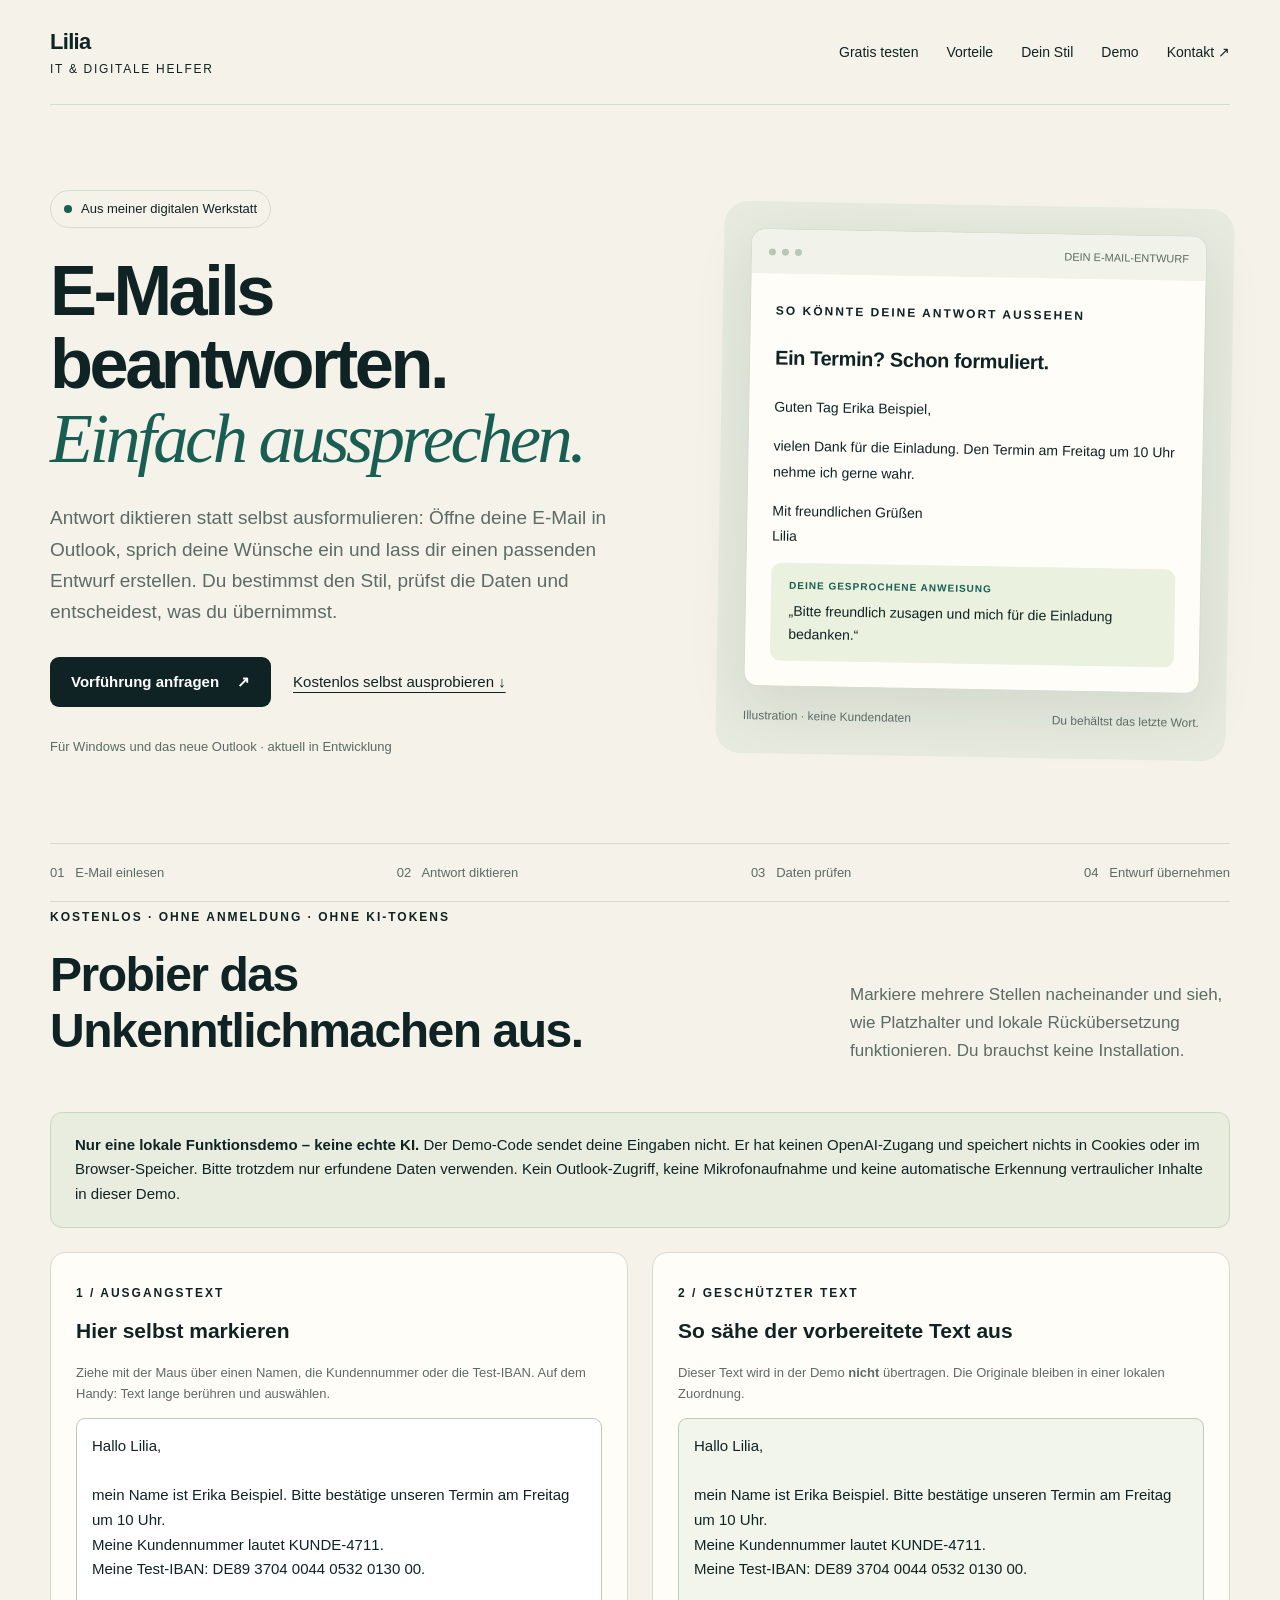
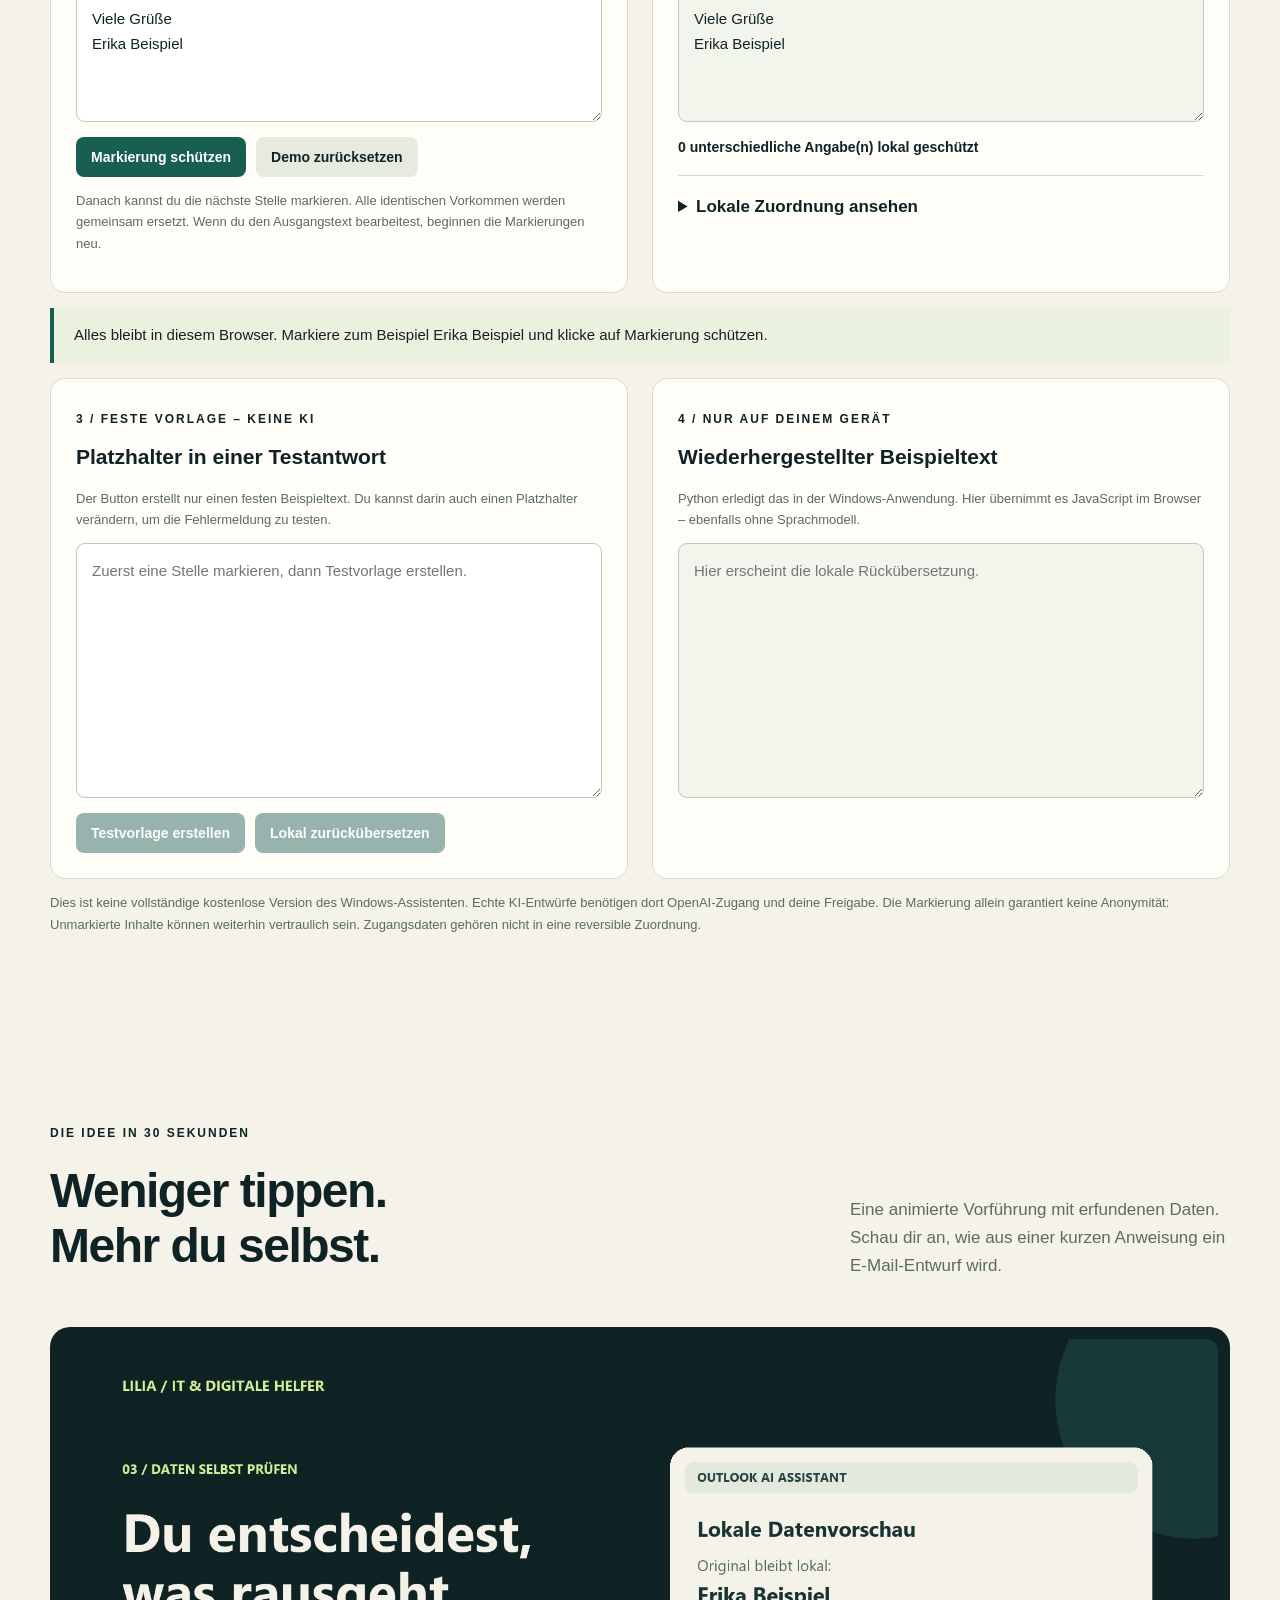
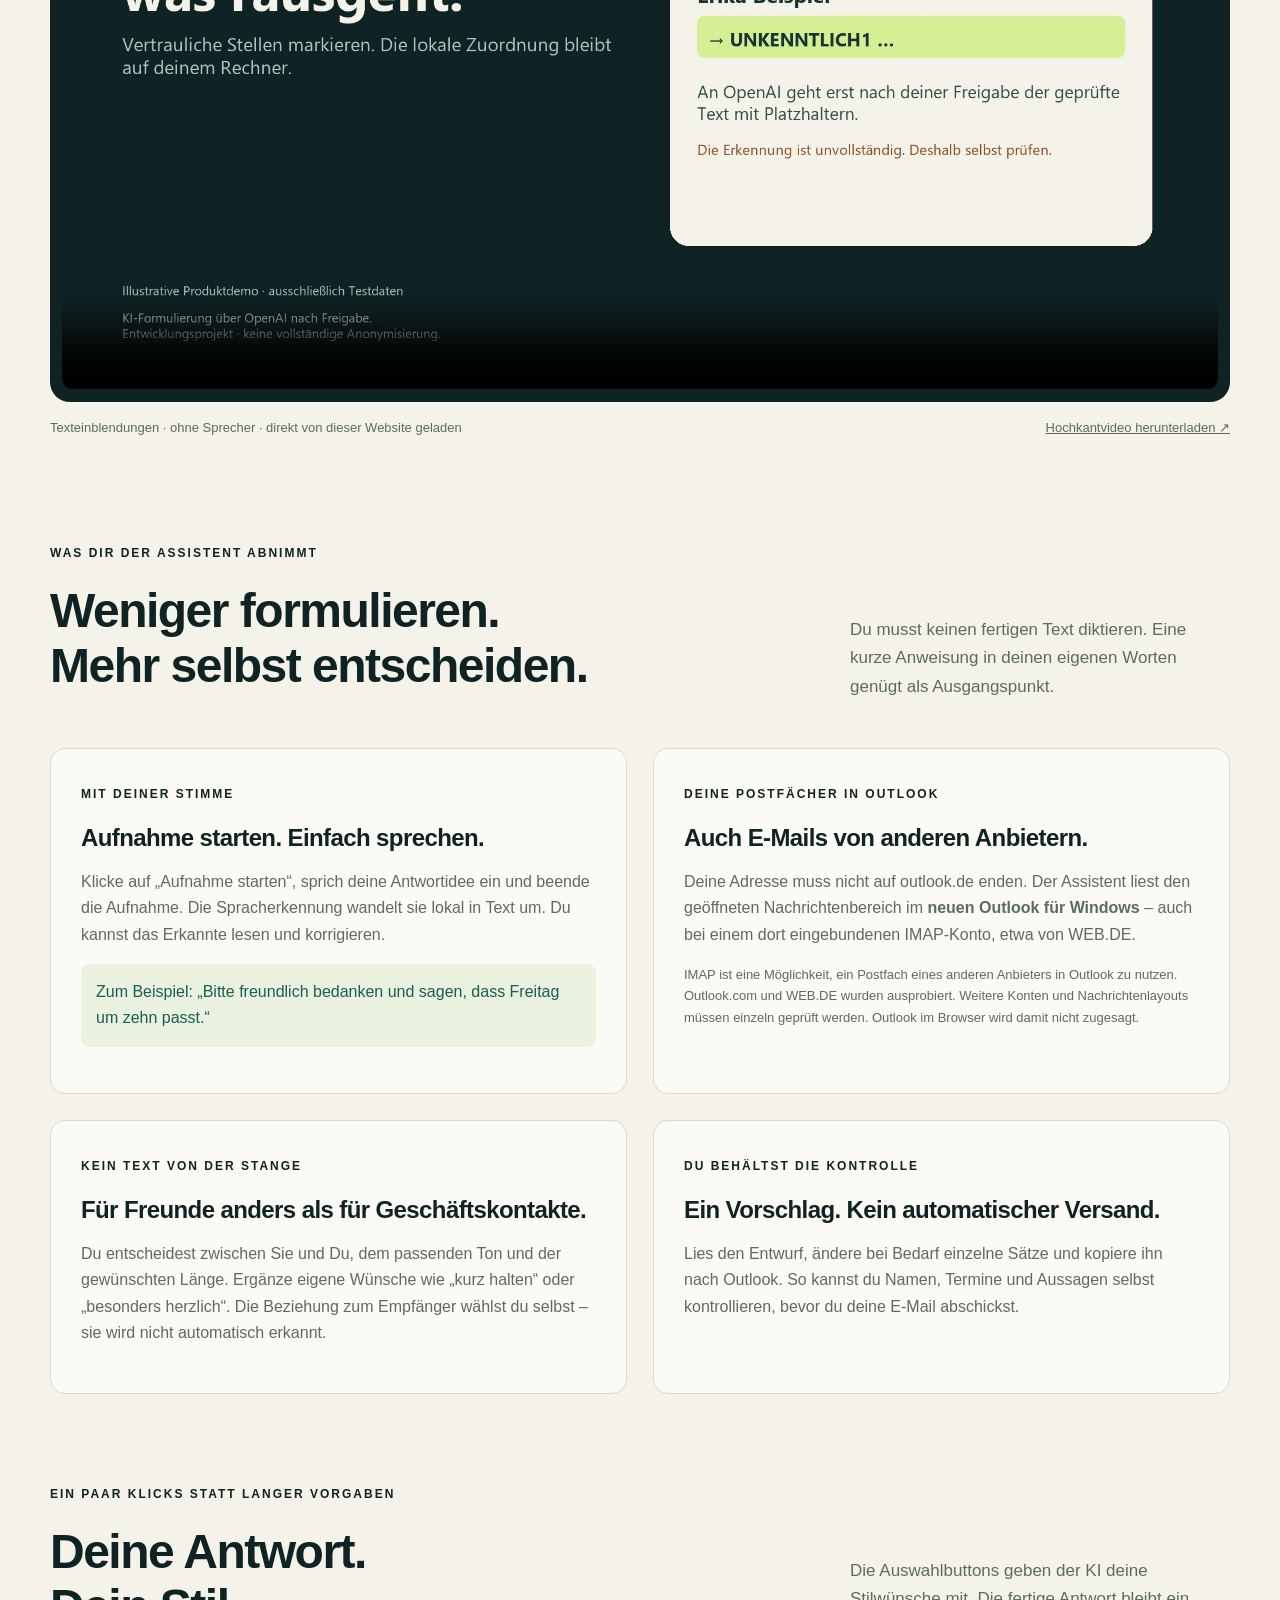
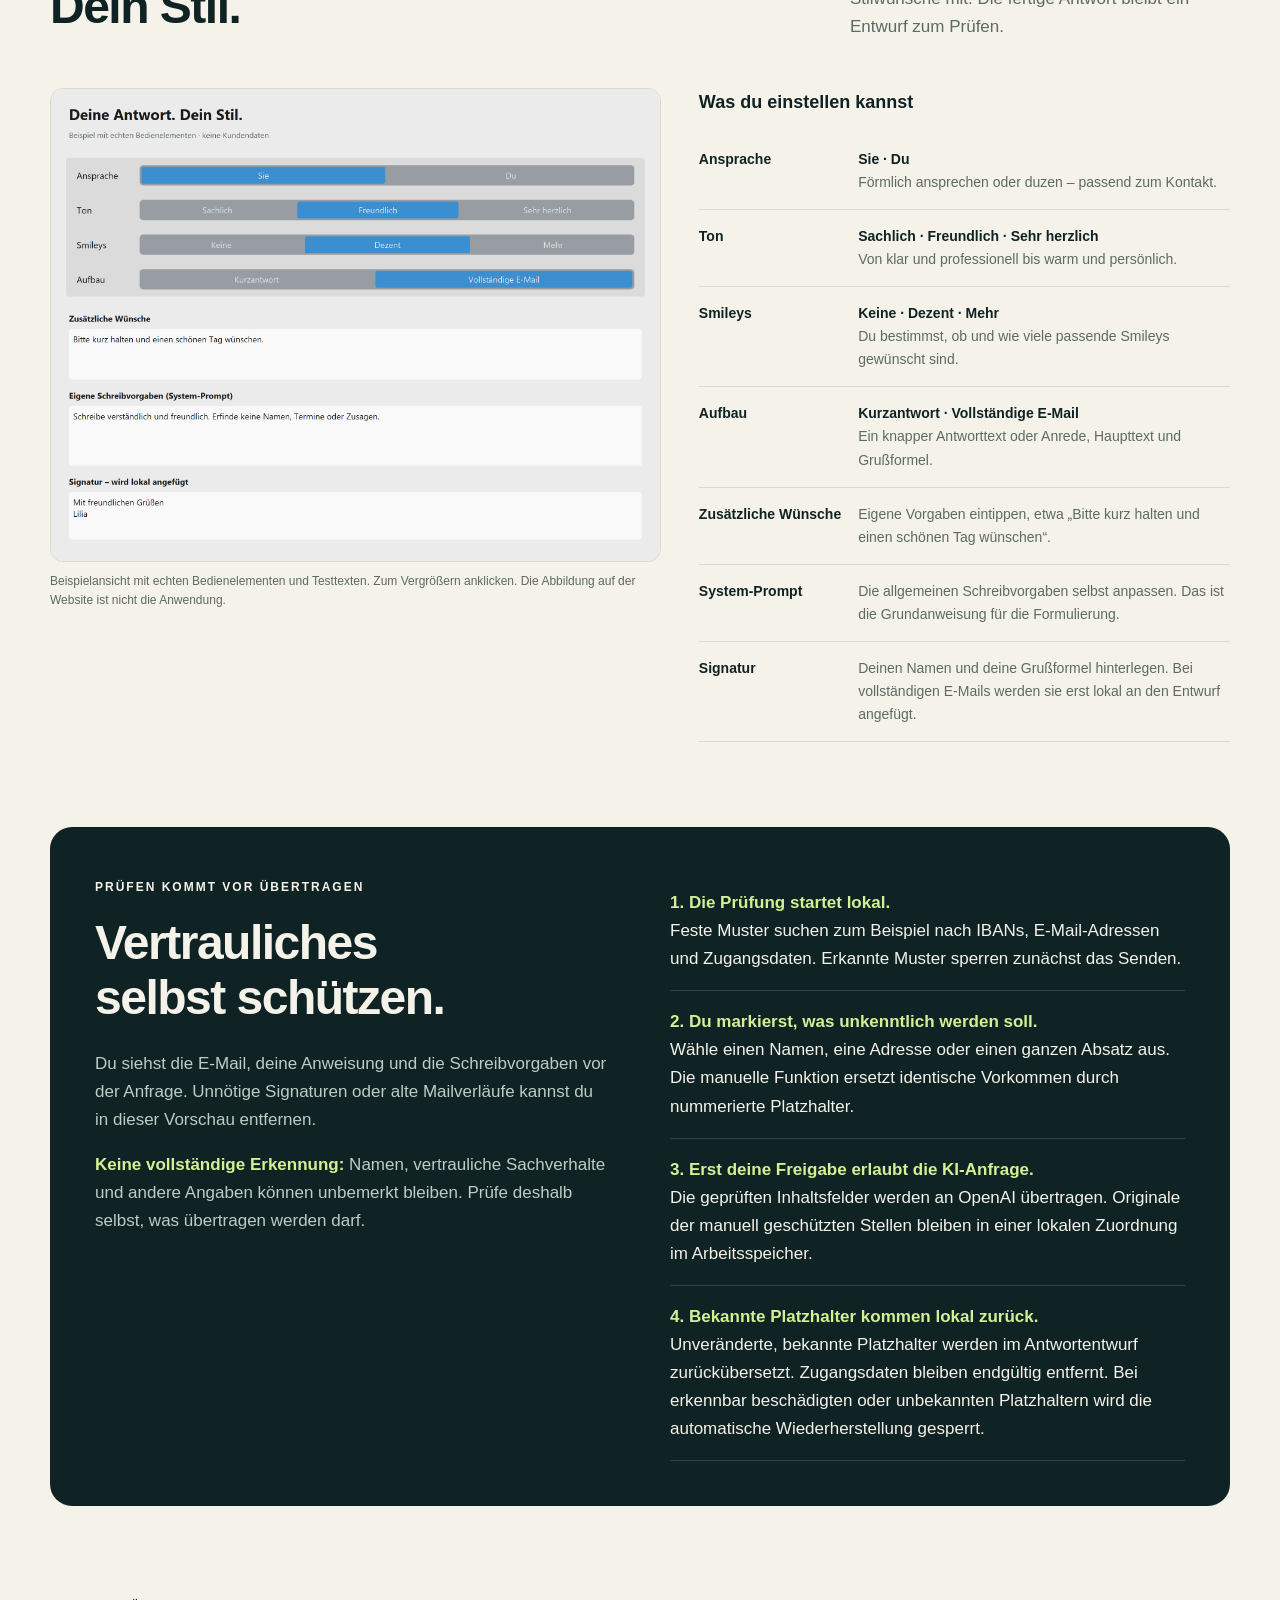
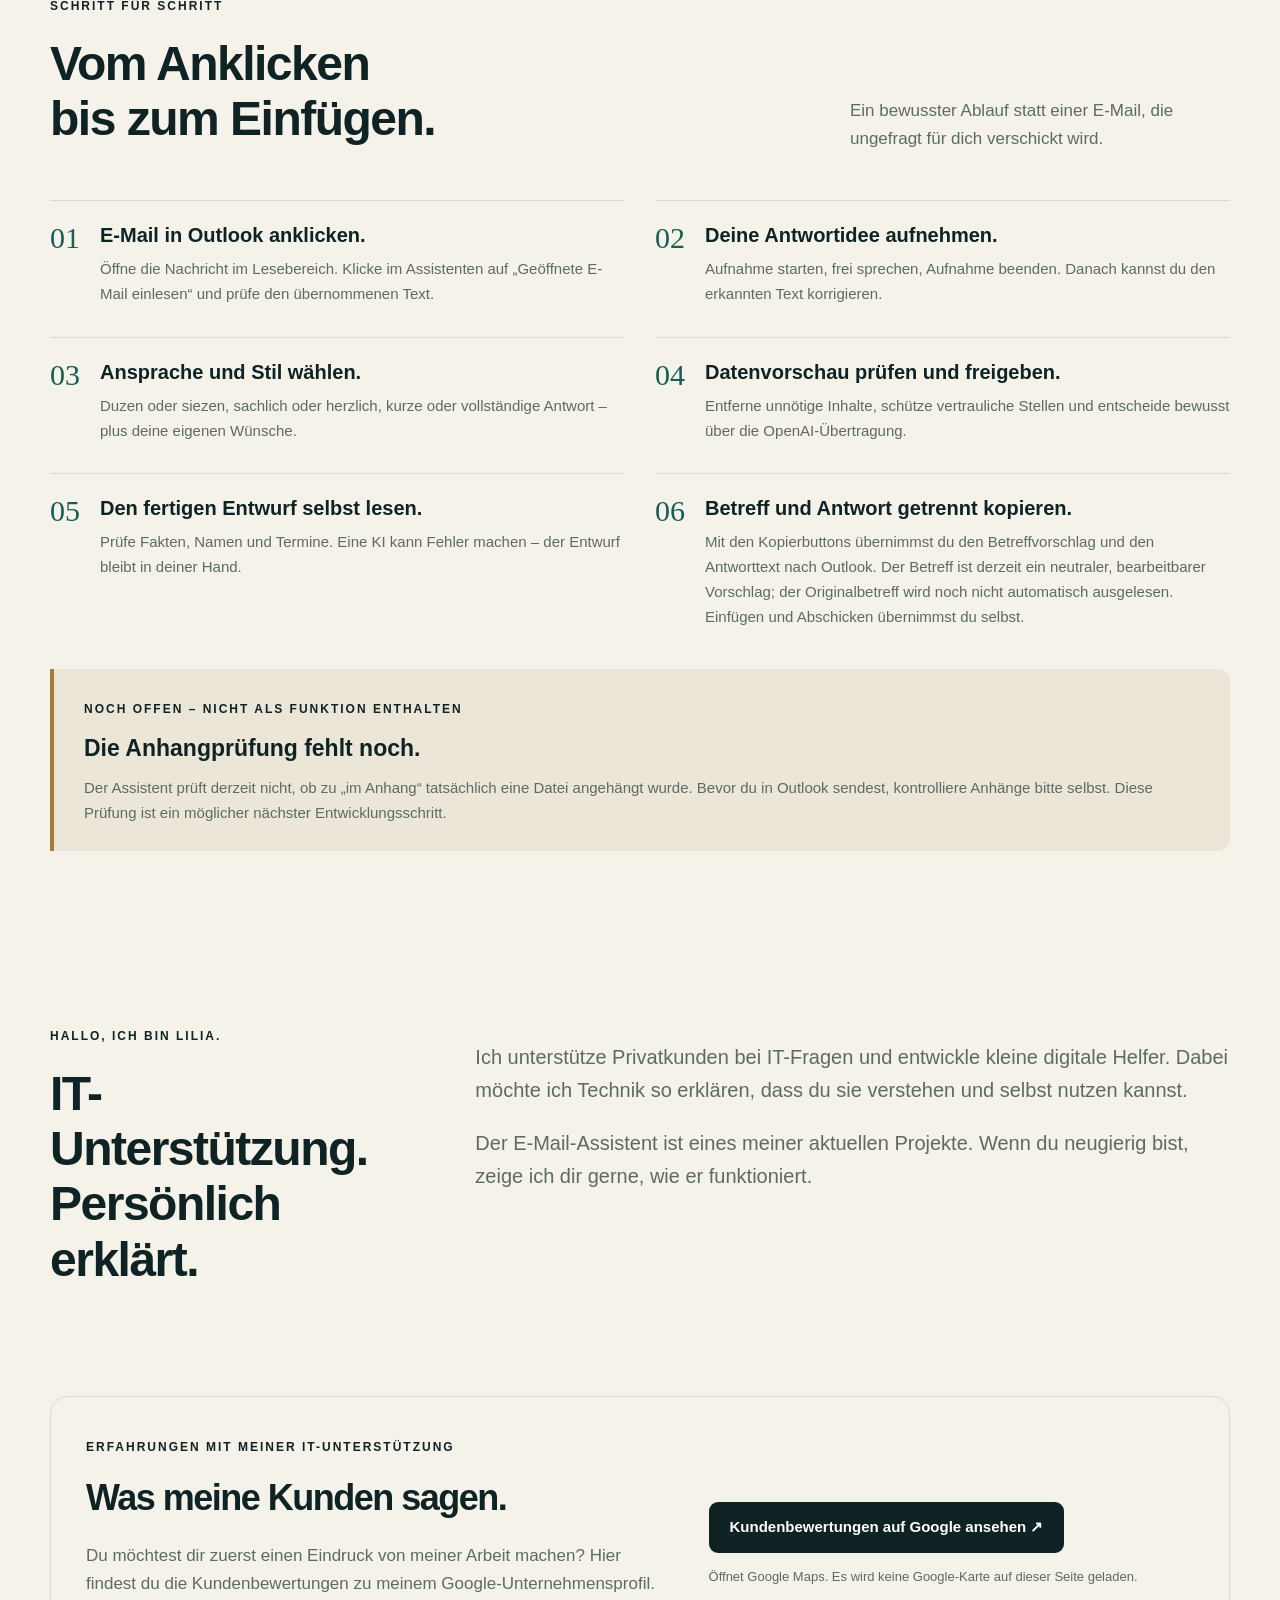
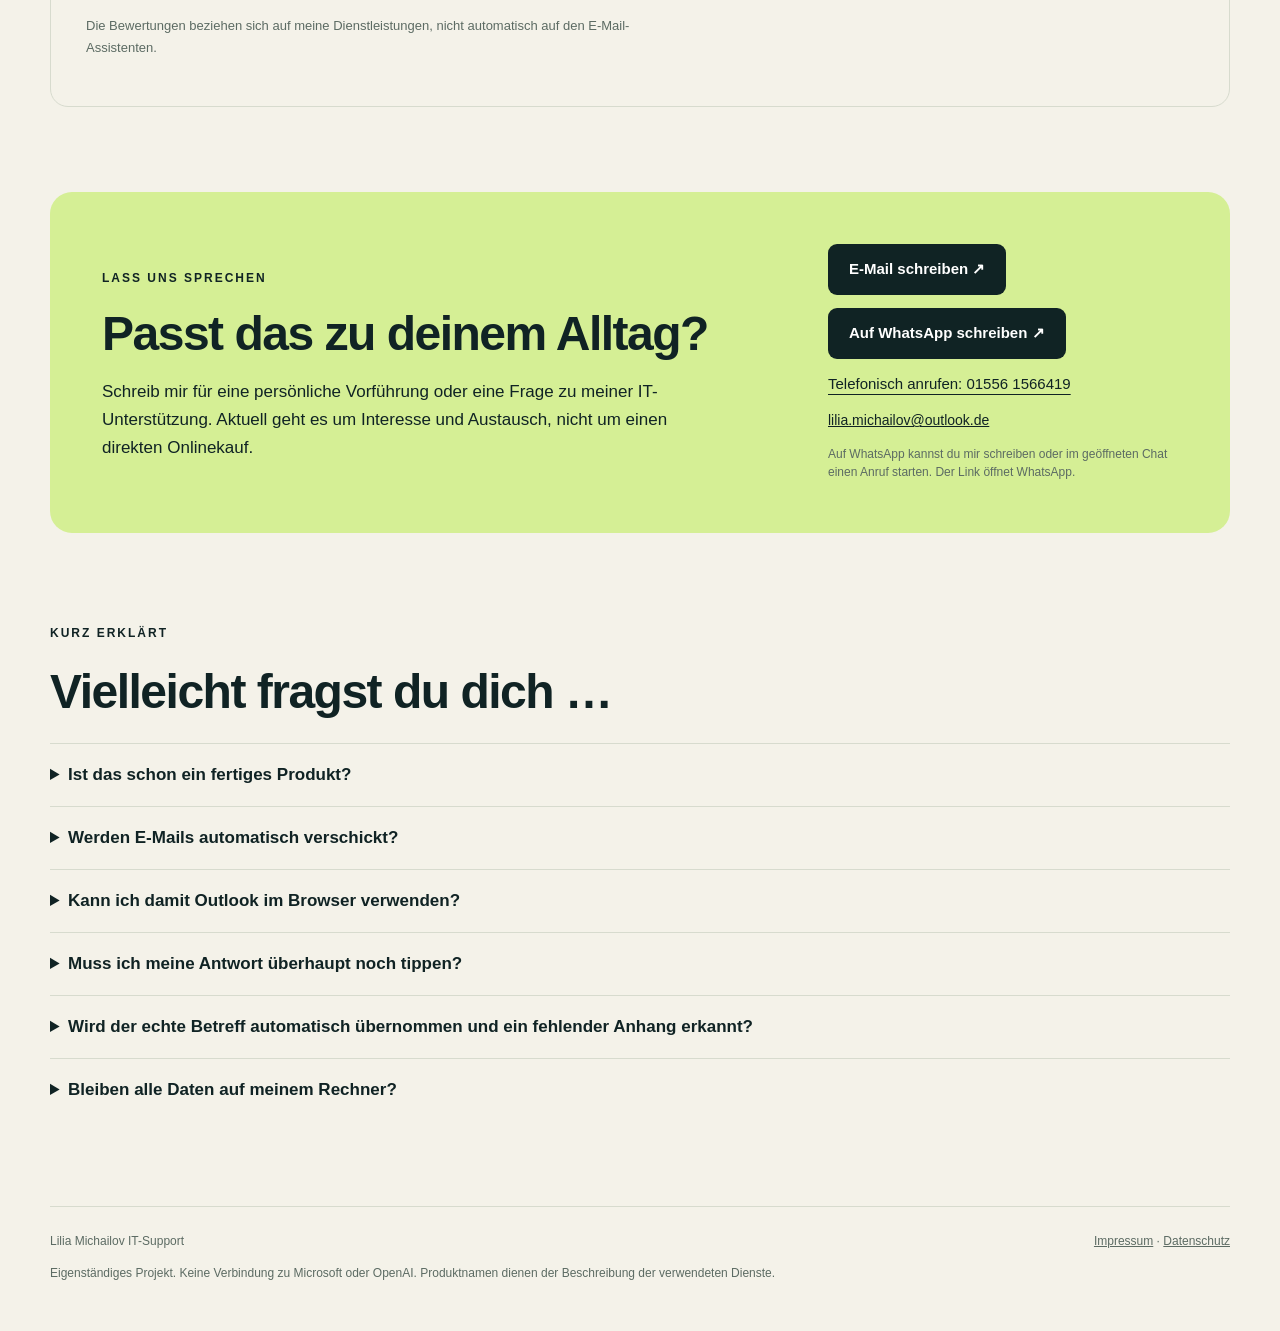
==== index.html @ 36dbfc6f "Prepare public website with imprint, privacy notice and latest demo" ====
<!doctype html>
<html lang="de">
<head>
<meta charset="utf-8"><meta http-equiv="Content-Security-Policy" content="connect-src 'none'; object-src 'none'; base-uri 'none'; form-action 'none'"><meta name="viewport" content="width=device-width,initial-scale=1">
<meta name="description" content="Persönliche IT-Unterstützung von Lilia und ein kleiner E-Mail-Assistent für Windows. Antworten diktieren, Stil wählen, vertrauliche Stellen lokal markieren und Entwürfe selbst prüfen. Entdecke die Demo.">
<meta name="theme-color" content="#102324"><title>Lilia · IT & digitale Helfer</title>
<style>
:root{--ink:#102324;--paper:#f4f2e9;--muted:#5c6b63;--line:#d7dbce;--accent:#d5ef95;--green:#195e53}*{box-sizing:border-box}html{scroll-behavior:smooth;scroll-padding-top:90px}body{margin:0;background:var(--paper);color:var(--ink);font-family:"Segoe UI",Arial,sans-serif;font-size:17px;line-height:1.65}a{color:inherit}button,a{-webkit-tap-highlight-color:transparent}a:focus-visible,video:focus-visible,summary:focus-visible{outline:3px solid #b36e28;outline-offset:5px}.wrap{width:min(1180px,calc(100% - 48px));margin:auto}nav{display:flex;justify-content:space-between;align-items:center;padding:24px 0;border-bottom:1px solid var(--line);gap:20px}.brand{text-decoration:none;font-weight:750;font-size:22px;letter-spacing:-.7px}.brand small{font-size:12px;display:block;letter-spacing:1.7px;font-weight:500;text-transform:uppercase}.navlinks{display:flex;gap:28px;font-size:14px}.navlinks a{text-decoration:none}.eyebrow{font-size:12px;font-weight:700;letter-spacing:2px;text-transform:uppercase}.pill{display:inline-flex;align-items:center;gap:9px;font-size:13px;border:1px solid var(--line);padding:7px 13px;border-radius:99px}.dot{width:8px;height:8px;background:var(--green);border-radius:50%}.hero{padding:85px 0 72px;display:grid;grid-template-columns:1.18fr 1fr;gap:68px;align-items:center}h1{font-size:clamp(44px,5.5vw,77px);line-height:1.05;letter-spacing:-3.5px;font-weight:650;margin:26px 0}h1 em{font-family:Georgia,serif;font-weight:400;color:var(--green)}.lead{max-width:570px;font-size:19px;color:var(--muted)}.actions{display:flex;flex-wrap:wrap;align-items:center;gap:22px;margin:29px 0}.button{display:inline-flex;text-decoration:none;background:var(--ink);color:white;border-radius:9px;padding:13px 21px;align-items:center;gap:18px;font-size:15px;font-weight:600}.button:hover{background:var(--green)}.textlink{text-underline-offset:5px;font-size:15px}.note{font-size:13px;color:var(--muted)}.preview{background:#e7ebdf;border-radius:24px;padding:27px;transform:rotate(1deg);position:relative}.window{background:#fffdf8;border:1px solid #d7dccd;box-shadow:0 20px 60px #10232418;border-radius:14px;overflow:hidden}.windowbar{background:#f1f2e9;padding:13px 17px;font-size:11px;color:var(--muted);display:flex;gap:6px;align-items:center}.windowbar i{height:7px;width:7px;border-radius:50%;background:#b8c8b4}.windowbar span{margin-left:auto}.mail{padding:25px;font-size:14px}.mail h3{font-size:20px;letter-spacing:-.4px}.mail p{line-height:1.8}.voice{background:#eaf1df;padding:15px 18px;border-radius:10px;font-size:14px}.voice small{display:block;color:var(--green);font-weight:700;font-size:10px;letter-spacing:1px;margin-bottom:5px}.stamp{margin:20px 0 0;font-size:12px;display:flex;justify-content:space-between;color:var(--muted)}.band{border-top:1px solid var(--line);border-bottom:1px solid var(--line);display:flex;justify-content:space-between;gap:18px;padding:18px 0;font-size:13px;color:var(--muted)}section{padding:85px 0}h2{font-size:clamp(31px,4vw,48px);line-height:1.15;letter-spacing:-1.5px;font-weight:600;margin:17px 0 24px}.sectionhead{display:flex;justify-content:space-between;gap:50px;align-items:end;margin-bottom:30px}.sectionhead p{color:var(--muted);max-width:380px}.video-shell{background:var(--ink);border-radius:20px;overflow:hidden;padding:12px}video{display:block;width:100%;aspect-ratio:16/9;border-radius:12px;background:var(--ink)}.video-meta{display:flex;flex-wrap:wrap;justify-content:space-between;gap:15px;font-size:13px;color:var(--muted);padding:15px 0}.steps{display:grid;grid-template-columns:repeat(3,1fr);gap:35px}.step{border-top:1px solid var(--line);padding-top:20px}.number{font-family:Georgia,serif;color:var(--green);font-size:35px}.step h3{font-size:21px;margin:12px 0}.step p{font-size:16px;color:var(--muted)}.privacy{background:var(--ink);color:var(--paper);border-radius:22px;padding:45px;display:grid;grid-template-columns:1fr 1fr;gap:60px}.privacy h2{margin-top:15px}.privacy p{color:#bdccc4}.privacy ul{margin:0;padding:0;list-style:none}.privacy li{padding:17px 0;border-bottom:1px solid #ffffff25}.privacy strong{color:var(--accent)}.about{display:grid;grid-template-columns:.65fr 1.4fr;gap:75px;align-items:start}.about p{color:var(--muted);font-size:20px}.contact{padding:52px;background:var(--accent);border-radius:22px;display:flex;align-items:center;justify-content:space-between;gap:40px}.contact h2{margin:0 0 12px}.contact p{max-width:580px;margin-bottom:0}.contact .button{white-space:nowrap}.pending{font-size:13px;max-width:270px}details{border-top:1px solid var(--line);padding:17px 0}summary{font-weight:600;cursor:pointer}details p{max-width:850px;color:var(--muted)}footer{border-top:1px solid var(--line);padding:25px 0 35px;font-size:12px;color:var(--muted)}.footerline{display:flex;justify-content:space-between;gap:20px}.draftnotice{padding:10px 20px;text-align:center;font-size:12px;background:#ead8bd;color:#61411f}@media(max-width:800px){.hero{grid-template-columns:1fr;gap:35px;padding:48px 0}.preview{transform:none}.sectionhead,.contact{display:block}.steps{grid-template-columns:1fr;gap:24px}.privacy,.about{grid-template-columns:1fr;gap:20px}.privacy,.contact{padding:27px}section{padding:55px 0}.contact .button{margin-top:25px}.band{flex-wrap:wrap;justify-content:start;column-gap:25px}.navlinks{gap:16px}h1{letter-spacing:-2px}.sectionhead p{max-width:none}.footerline{flex-direction:column}}@media(prefers-reduced-motion:reduce){html{scroll-behavior:auto}}
.contact-links{display:flex;flex-direction:column;align-items:flex-start;gap:13px;min-width:0;flex:0 1 350px}.contact-links .button{margin:0}.contact-address{font-size:14px;overflow-wrap:anywhere}.contact-links .note{font-size:12px;line-height:1.5;margin:0}@media(max-width:800px){.contact-links{margin-top:25px}}

.benefit-grid{display:grid;grid-template-columns:1fr 1fr;gap:26px}.benefit{padding:30px;border:1px solid var(--line);border-radius:15px;background:#fbfaf4}.benefit h3{font-size:24px;line-height:1.3;letter-spacing:-.6px;margin:15px 0}.benefit p{font-size:16px;color:var(--muted)}.benefit .note{font-size:13px}.example{background:#eaf1df;padding:15px;border-radius:9px;color:var(--green)!important}.style-showcase{display:grid;grid-template-columns:1.15fr 1fr;gap:38px;align-items:start}.style-showcase figure{margin:0}.style-showcase img{display:block;width:100%;height:auto;border:1px solid var(--line);border-radius:13px}.style-showcase figcaption{font-size:12px;color:var(--muted);margin-top:10px;line-height:1.6}.style-explanation table{border-collapse:collapse;width:100%;font-size:14px}.style-explanation caption{text-align:left;font-size:18px;font-weight:650;margin-bottom:15px}.style-explanation th,.style-explanation td{border-bottom:1px solid var(--line);padding:15px 0;vertical-align:top;text-align:left}.style-explanation th{width:30%;padding-right:15px}.style-explanation td{color:var(--muted)}.style-explanation td strong{color:var(--ink)}.howto{list-style:none;counter-reset:workflow;display:grid;grid-template-columns:1fr 1fr;gap:30px;margin:0;padding:0}.howto li{counter-increment:workflow;display:flex;gap:20px;border-top:1px solid var(--line);padding-top:20px}.howto li:before{content:counter(workflow,decimal-leading-zero);font:30px Georgia,serif;color:var(--green)}.howto h3{font-size:20px;margin:0 0 8px;line-height:1.4}.howto p{font-size:15px;color:var(--muted);margin:0}.roadmap{margin-top:40px;background:#ece6d9;border-left:4px solid #a7793b;padding:25px 30px;border-radius:0 12px 12px 0}.roadmap h3{margin:8px 0;font-size:23px}.roadmap p{margin:0;font-size:15px;color:var(--muted)}.privacy p strong{color:var(--accent)}@media(max-width:800px){.benefit-grid,.style-showcase,.howto{grid-template-columns:1fr}.benefit{padding:24px}.navlinks{flex-wrap:wrap;justify-content:flex-end;font-size:12px;gap:10px 15px}.style-showcase{gap:25px}.style-explanation th{width:31%}.roadmap{padding:22px}}

.try-notice{background:#e8eddf;border:1px solid #ccd8ba;border-radius:12px;padding:20px 24px;margin-bottom:24px;font-size:15px}.try-grid{display:grid;grid-template-columns:1fr 1fr;gap:24px}.try-panel{background:#fffdf8;border:1px solid var(--line);padding:25px;border-radius:15px;min-width:0}.try-panel label{display:block}.try-panel label strong{display:block;font-size:21px;margin:8px 0}.try-panel textarea{display:block;width:100%;resize:vertical;min-height:170px;border:1px solid #bdc9bb;border-radius:9px;padding:15px;background:white;color:var(--ink);font:15px/1.65 "Segoe UI",Arial,sans-serif;white-space:pre-wrap}.try-panel textarea[readonly]{background:#f2f5eb}.try-panel textarea:focus-visible{outline:3px solid #94b65e;outline-offset:2px}.try-actions{display:flex;flex-wrap:wrap;gap:10px;margin-top:15px}.try-actions button{background:var(--green);color:white;border:0;border-radius:8px;padding:12px 15px;font:600 14px "Segoe UI",Arial,sans-serif;cursor:pointer}.try-actions button:disabled{opacity:.45;cursor:not-allowed}.try-actions .try-secondary{background:#e7ebdf;color:var(--ink)}.try-actions button:focus-visible{outline:3px solid #b36e28;outline-offset:3px}.try-status{padding:15px 20px;border-left:4px solid var(--green);background:#eaf1df;font-size:15px;overflow-wrap:anywhere}.try-count{font-size:14px;font-weight:650}.try-mapping{padding-left:20px;font-size:13px;overflow-wrap:anywhere}.try-mapping li{margin-bottom:12px}.try-mapping code{font-size:12px}.try-panel details{margin-top:16px}@media(max-width:800px){.try-grid{grid-template-columns:1fr}.try-panel{padding:20px}.try-notice{padding:18px}}

.reviews-panel{border:1px solid var(--line);border-radius:18px;padding:35px;display:grid;grid-template-columns:1.2fr 1fr;gap:40px;align-items:center}.reviews-panel h2{font-size:36px}.reviews-panel p{color:var(--muted)}.reviews-panel .button{white-space:normal}@media(max-width:800px){.reviews-panel{grid-template-columns:1fr;padding:25px;gap:15px}}
</style>
</head>
<body>

<header class="wrap"><nav aria-label="Hauptnavigation"><a class="brand" href="#">Lilia<small>IT & digitale Helfer</small></a><div class="navlinks"><a href="#ausprobieren">Gratis testen</a><a href="#vorteile">Vorteile</a><a href="#stil">Dein Stil</a><a href="#demo">Demo</a><a href="#kontakt">Kontakt ↗</a></div></nav></header>
<main>
<div class="wrap"><div class="hero"><div><span class="pill"><span class="dot"></span> Aus meiner digitalen Werkstatt</span><h1>E-Mails beantworten.<br><em>Einfach aussprechen.</em></h1><p class="lead">Antwort diktieren statt selbst ausformulieren: Öffne deine E-Mail in Outlook, sprich deine Wünsche ein und lass dir einen passenden Entwurf erstellen. Du bestimmst den Stil, prüfst die Daten und entscheidest, was du übernimmst.</p><div class="actions"><a class="button" href="#kontakt">Vorführung anfragen <span>↗</span></a><a class="textlink" href="#ausprobieren">Kostenlos selbst ausprobieren ↓</a></div><p class="note">Für Windows und das neue Outlook · aktuell in Entwicklung</p></div><div class="preview" aria-label="Illustratives Beispiel mit erfundenen Daten"><div class="window"><div class="windowbar"><i></i><i></i><i></i><span>DEIN E-MAIL-ENTWURF</span></div><div class="mail"><span class="eyebrow">So könnte deine Antwort aussehen</span><h3>Ein Termin? Schon formuliert.</h3><p>Guten Tag Erika Beispiel,</p><p>vielen Dank für die Einladung. Den Termin am Freitag um 10 Uhr nehme ich gerne wahr.</p><p>Mit freundlichen Grüßen<br>Lilia</p><div class="voice"><small>DEINE GESPROCHENE ANWEISUNG</small>„Bitte freundlich zusagen und mich für die Einladung bedanken.“</div></div></div><div class="stamp"><span>Illustration · keine Kundendaten</span><span>Du behältst das letzte Wort.</span></div></div></div><div class="band"><span>01 &nbsp; E-Mail einlesen</span><span>02 &nbsp; Antwort diktieren</span><span>03 &nbsp; Daten prüfen</span><span>04 &nbsp; Entwurf übernehmen</span></div></div>
<section id="ausprobieren" class="wrap" style="padding-top:0">
<div class="sectionhead"><div><span class="eyebrow">Kostenlos · ohne Anmeldung · ohne KI-Tokens</span><h2>Probier das<br>Unkenntlichmachen aus.</h2></div><p>Markiere mehrere Stellen nacheinander und sieh, wie Platzhalter und lokale Rückübersetzung funktionieren. Du brauchst keine Installation.</p></div>
<div class="try-notice"><strong>Nur eine lokale Funktionsdemo – keine echte KI.</strong> Der Demo-Code sendet deine Eingaben nicht. Er hat keinen OpenAI-Zugang und speichert nichts in Cookies oder im Browser-Speicher. Bitte trotzdem nur erfundene Daten verwenden. Kein Outlook-Zugriff, keine Mikrofonaufnahme und keine automatische Erkennung vertraulicher Inhalte in dieser Demo.</div>
<noscript><p class="try-notice">Zum Ausprobieren muss JavaScript aktiviert sein. Die übrige Seite und die Videos funktionieren weiterhin ohne JavaScript.</p></noscript>
<div class="try-grid">
<div class="try-panel"><label for="try-source"><span class="eyebrow">1 / Ausgangstext</span><strong>Hier selbst markieren</strong></label><p class="note">Ziehe mit der Maus über einen Namen, die Kundennummer oder die Test-IBAN. Auf dem Handy: Text lange berühren und auswählen.</p><textarea id="try-source" rows="11" maxlength="12000" spellcheck="false" autocomplete="off" autocapitalize="off" aria-describedby="try-status"></textarea><div class="try-actions"><button type="button" id="try-mask">Markierung schützen</button><button type="button" id="try-reset" class="try-secondary">Demo zurücksetzen</button></div><p class="note">Danach kannst du die nächste Stelle markieren. Alle identischen Vorkommen werden gemeinsam ersetzt. Wenn du den Ausgangstext bearbeitest, beginnen die Markierungen neu.</p></div>
<div class="try-panel"><label for="try-protected"><span class="eyebrow">2 / Geschützter Text</span><strong>So sähe der vorbereitete Text aus</strong></label><p class="note">Dieser Text wird in der Demo <strong>nicht</strong> übertragen. Die Originale bleiben in einer lokalen Zuordnung.</p><textarea id="try-protected" rows="11" readonly aria-label="Geschützter Text mit Platzhaltern"></textarea><p class="try-count" id="try-count">Noch keine Markierung</p><details><summary>Lokale Zuordnung ansehen</summary><ul id="try-mapping" class="try-mapping"></ul></details></div>
</div>
<p id="try-status" class="try-status" role="status" aria-live="polite">Die lokale Demo wird vorbereitet …</p>
<div class="try-grid">
<div class="try-panel"><label for="try-response"><span class="eyebrow">3 / Feste Vorlage – keine KI</span><strong>Platzhalter in einer Testantwort</strong></label><p class="note">Der Button erstellt nur einen festen Beispieltext. Du kannst darin auch einen Platzhalter verändern, um die Fehlermeldung zu testen.</p><textarea id="try-response" rows="9" spellcheck="false" placeholder="Zuerst eine Stelle markieren, dann Testvorlage erstellen."></textarea><div class="try-actions"><button type="button" id="try-template" disabled>Testvorlage erstellen</button><button type="button" id="try-restore" disabled>Lokal zurückübersetzen</button></div></div>
<div class="try-panel"><label for="try-restored"><span class="eyebrow">4 / Nur auf deinem Gerät</span><strong>Wiederhergestellter Beispieltext</strong></label><p class="note">Python erledigt das in der Windows-Anwendung. Hier übernimmt es JavaScript im Browser – ebenfalls ohne Sprachmodell.</p><textarea id="try-restored" rows="9" readonly placeholder="Hier erscheint die lokale Rückübersetzung."></textarea></div>
</div>
<p class="note">Dies ist keine vollständige kostenlose Version des Windows-Assistenten. Echte KI-Entwürfe benötigen dort OpenAI-Zugang und deine Freigabe. Die Markierung allein garantiert keine Anonymität: Unmarkierte Inhalte können weiterhin vertraulich sein. Zugangsdaten gehören nicht in eine reversible Zuordnung.</p>
</section>
<section id="demo" class="wrap"><div class="sectionhead"><div><span class="eyebrow">Die Idee in 30 Sekunden</span><h2>Weniger tippen.<br>Mehr du selbst.</h2></div><p>Eine animierte Vorführung mit erfundenen Daten. Schau dir an, wie aus einer kurzen Anweisung ein E-Mail-Entwurf wird.</p></div><div class="video-shell"><video controls playsinline preload="metadata" poster="assets/poster-web.jpg" aria-label="Animierte Demo des E-Mail-Assistenten"><source src="assets/demo-web.mp4" type="video/mp4">Dein Browser kann das Video nicht abspielen. <a href="assets/demo-web.mp4">Video herunterladen</a>.</video></div><div class="video-meta"><span>Texteinblendungen · ohne Sprecher · direkt von dieser Website geladen</span><a href="assets/demo-instagram.mp4" download>Hochkantvideo herunterladen ↗</a></div></section>
<section id="vorteile" class="wrap" style="padding-top:0">
<div class="sectionhead"><div><span class="eyebrow">Was dir der Assistent abnimmt</span><h2>Weniger formulieren.<br>Mehr selbst entscheiden.</h2></div><p>Du musst keinen fertigen Text diktieren. Eine kurze Anweisung in deinen eigenen Worten genügt als Ausgangspunkt.</p></div>
<div class="benefit-grid">
<article class="benefit"><span class="eyebrow">Mit deiner Stimme</span><h3>Aufnahme starten. Einfach sprechen.</h3><p>Klicke auf „Aufnahme starten“, sprich deine Antwortidee ein und beende die Aufnahme. Die Spracherkennung wandelt sie lokal in Text um. Du kannst das Erkannte lesen und korrigieren.</p><p class="example">Zum Beispiel: „Bitte freundlich bedanken und sagen, dass Freitag um zehn passt.“</p></article>
<article class="benefit"><span class="eyebrow">Deine Postfächer in Outlook</span><h3>Auch E-Mails von anderen Anbietern.</h3><p>Deine Adresse muss nicht auf outlook.de enden. Der Assistent liest den geöffneten Nachrichtenbereich im <strong>neuen Outlook für Windows</strong> – auch bei einem dort eingebundenen IMAP-Konto, etwa von WEB.DE.</p><p class="note">IMAP ist eine Möglichkeit, ein Postfach eines anderen Anbieters in Outlook zu nutzen. Outlook.com und WEB.DE wurden ausprobiert. Weitere Konten und Nachrichtenlayouts müssen einzeln geprüft werden. Outlook im Browser wird damit nicht zugesagt.</p></article>
<article class="benefit"><span class="eyebrow">Kein Text von der Stange</span><h3>Für Freunde anders als für Geschäftskontakte.</h3><p>Du entscheidest zwischen Sie und Du, dem passenden Ton und der gewünschten Länge. Ergänze eigene Wünsche wie „kurz halten“ oder „besonders herzlich“. Die Beziehung zum Empfänger wählst du selbst – sie wird nicht automatisch erkannt.</p></article>
<article class="benefit"><span class="eyebrow">Du behältst die Kontrolle</span><h3>Ein Vorschlag. Kein automatischer Versand.</h3><p>Lies den Entwurf, ändere bei Bedarf einzelne Sätze und kopiere ihn nach Outlook. So kannst du Namen, Termine und Aussagen selbst kontrollieren, bevor du deine E-Mail abschickst.</p></article>
</div></section>
<section id="stil" class="wrap" style="padding-top:0">
<div class="sectionhead"><div><span class="eyebrow">Ein paar Klicks statt langer Vorgaben</span><h2>Deine Antwort.<br>Dein Stil.</h2></div><p>Die Auswahlbuttons geben der KI deine Stilwünsche mit. Die fertige Antwort bleibt ein Entwurf zum Prüfen.</p></div>
<div class="style-showcase"><figure><a href="assets/stil-einstellungen.png" target="_blank" rel="noopener" aria-label="Abbildung der Stil-Einstellungen vergrößern"><img src="assets/stil-einstellungen.png" alt="Echte Auswahlbuttons: Ansprache Sie oder Du; Ton Sachlich, Freundlich oder Sehr herzlich; Smileys Keine, Dezent oder Mehr; Aufbau Kurzantwort oder Vollständige E-Mail. Darunter zusätzliche Wünsche, System-Prompt und lokale Signatur." width="2040" height="1580" loading="lazy" decoding="async"></a><figcaption>Beispielansicht mit echten Bedienelementen und Testtexten. Zum Vergrößern anklicken. Die Abbildung auf der Website ist nicht die Anwendung.</figcaption></figure>
<div class="style-explanation"><table><caption>Was du einstellen kannst</caption><tbody>
<tr><th scope="row">Ansprache</th><td><strong>Sie · Du</strong><br>Förmlich ansprechen oder duzen – passend zum Kontakt.</td></tr>
<tr><th scope="row">Ton</th><td><strong>Sachlich · Freundlich · Sehr herzlich</strong><br>Von klar und professionell bis warm und persönlich.</td></tr>
<tr><th scope="row">Smileys</th><td><strong>Keine · Dezent · Mehr</strong><br>Du bestimmst, ob und wie viele passende Smileys gewünscht sind.</td></tr>
<tr><th scope="row">Aufbau</th><td><strong>Kurzantwort · Vollständige E-Mail</strong><br>Ein knapper Antworttext oder Anrede, Haupttext und Grußformel.</td></tr>
<tr><th scope="row">Zusätzliche Wünsche</th><td>Eigene Vorgaben eintippen, etwa „Bitte kurz halten und einen schönen Tag wünschen“.</td></tr>
<tr><th scope="row">System-Prompt</th><td>Die allgemeinen Schreibvorgaben selbst anpassen. Das ist die Grundanweisung für die Formulierung.</td></tr>
<tr><th scope="row">Signatur</th><td>Deinen Namen und deine Grußformel hinterlegen. Bei vollständigen E-Mails werden sie erst lokal an den Entwurf angefügt.</td></tr>
</tbody></table></div></div></section>
<div class="wrap"><aside class="privacy"><div><span class="eyebrow">Prüfen kommt vor Übertragen</span><h2>Vertrauliches<br>selbst schützen.</h2><p>Du siehst die E-Mail, deine Anweisung und die Schreibvorgaben vor der Anfrage. Unnötige Signaturen oder alte Mailverläufe kannst du in dieser Vorschau entfernen.</p><p><strong>Keine vollständige Erkennung:</strong> Namen, vertrauliche Sachverhalte und andere Angaben können unbemerkt bleiben. Prüfe deshalb selbst, was übertragen werden darf.</p></div><ul>
<li><strong>1. Die Prüfung startet lokal.</strong><br>Feste Muster suchen zum Beispiel nach IBANs, E-Mail-Adressen und Zugangsdaten. Erkannte Muster sperren zunächst das Senden.</li>
<li><strong>2. Du markierst, was unkenntlich werden soll.</strong><br>Wähle einen Namen, eine Adresse oder einen ganzen Absatz aus. Die manuelle Funktion ersetzt identische Vorkommen durch nummerierte Platzhalter.</li>
<li><strong>3. Erst deine Freigabe erlaubt die KI-Anfrage.</strong><br>Die geprüften Inhaltsfelder werden an OpenAI übertragen. Originale der manuell geschützten Stellen bleiben in einer lokalen Zuordnung im Arbeitsspeicher.</li>
<li><strong>4. Bekannte Platzhalter kommen lokal zurück.</strong><br>Unveränderte, bekannte Platzhalter werden im Antwortentwurf zurückübersetzt. Zugangsdaten bleiben endgültig entfernt. Bei erkennbar beschädigten oder unbekannten Platzhaltern wird die automatische Wiederherstellung gesperrt.</li>
</ul></aside></div>
<section id="ablauf" class="wrap"><div class="sectionhead"><div><span class="eyebrow">Schritt für Schritt</span><h2>Vom Anklicken<br>bis zum Einfügen.</h2></div><p>Ein bewusster Ablauf statt einer E-Mail, die ungefragt für dich verschickt wird.</p></div>
<ol class="howto">
<li><div><h3>E-Mail in Outlook anklicken.</h3><p>Öffne die Nachricht im Lesebereich. Klicke im Assistenten auf „Geöffnete E-Mail einlesen“ und prüfe den übernommenen Text.</p></div></li>
<li><div><h3>Deine Antwortidee aufnehmen.</h3><p>Aufnahme starten, frei sprechen, Aufnahme beenden. Danach kannst du den erkannten Text korrigieren.</p></div></li>
<li><div><h3>Ansprache und Stil wählen.</h3><p>Duzen oder siezen, sachlich oder herzlich, kurze oder vollständige Antwort – plus deine eigenen Wünsche.</p></div></li>
<li><div><h3>Datenvorschau prüfen und freigeben.</h3><p>Entferne unnötige Inhalte, schütze vertrauliche Stellen und entscheide bewusst über die OpenAI-Übertragung.</p></div></li>
<li><div><h3>Den fertigen Entwurf selbst lesen.</h3><p>Prüfe Fakten, Namen und Termine. Eine KI kann Fehler machen – der Entwurf bleibt in deiner Hand.</p></div></li>
<li><div><h3>Betreff und Antwort getrennt kopieren.</h3><p>Mit den Kopierbuttons übernimmst du den Betreffvorschlag und den Antworttext nach Outlook. Der Betreff ist derzeit ein neutraler, bearbeitbarer Vorschlag; der Originalbetreff wird noch nicht automatisch ausgelesen. Einfügen und Abschicken übernimmst du selbst.</p></div></li>
</ol>
<div class="roadmap"><span class="eyebrow">Noch offen – nicht als Funktion enthalten</span><h3>Die Anhangprüfung fehlt noch.</h3><p>Der Assistent prüft derzeit nicht, ob zu „im Anhang“ tatsächlich eine Datei angehängt wurde. Bevor du in Outlook sendest, kontrolliere Anhänge bitte selbst. Diese Prüfung ist ein möglicher nächster Entwicklungsschritt.</p></div>
</section>
<section class="wrap about"><div><span class="eyebrow">Hallo, ich bin Lilia.</span><h2>IT-Unterstützung.<br>Persönlich erklärt.</h2></div><div><p>Ich unterstütze Privatkunden bei IT-Fragen und entwickle kleine digitale Helfer. Dabei möchte ich Technik so erklären, dass du sie verstehen und selbst nutzen kannst.</p><p>Der E-Mail-Assistent ist eines meiner aktuellen Projekte. Wenn du neugierig bist, zeige ich dir gerne, wie er funktioniert.</p></div></section>
<section id="bewertungen" class="wrap" style="padding-top:0"><div class="reviews-panel"><div><span class="eyebrow">Erfahrungen mit meiner IT-Unterstützung</span><h2>Was meine Kunden sagen.</h2><p>Du möchtest dir zuerst einen Eindruck von meiner Arbeit machen? Hier findest du die Kundenbewertungen zu meinem Google-Unternehmensprofil.</p><p class="note">Die Bewertungen beziehen sich auf meine Dienstleistungen, nicht automatisch auf den E-Mail-Assistenten.</p></div><div><a class="button" href="https://maps.app.goo.gl/HiJghJKSwsqeXdnZ7" target="_blank" rel="noopener noreferrer">Kundenbewertungen auf Google ansehen ↗</a><p class="note">Öffnet Google Maps. Es wird keine Google-Karte auf dieser Seite geladen.</p></div></div></section>
<section id="kontakt" class="wrap" style="padding-top:0"><div class="contact"><div><span class="eyebrow">Lass uns sprechen</span><h2 style="margin-top:15px">Passt das zu deinem Alltag?</h2><p>Schreib mir für eine persönliche Vorführung oder eine Frage zu meiner IT-Unterstützung. Aktuell geht es um Interesse und Austausch, nicht um einen direkten Onlinekauf.</p></div><div id="contact-action" class="contact-links">
<a class="button" href="mailto:lilia.michailov@outlook.de?subject=Interesse%20an%20IT-Unterst%C3%BCtzung">E-Mail schreiben ↗</a>
<a class="button" href="https://wa.me/4915561566419" target="_blank" rel="noopener noreferrer">Auf WhatsApp schreiben ↗</a>
<a class="textlink" href="tel:+4915561566419">Telefonisch anrufen: 01556 1566419</a>
<a class="contact-address" href="mailto:lilia.michailov@outlook.de">lilia.michailov@outlook.de</a>
<p class="note">Auf WhatsApp kannst du mir schreiben oder im geöffneten Chat einen Anruf starten. Der Link öffnet WhatsApp.</p>
</div></div></section>
<section class="wrap" style="padding-top:0"><span class="eyebrow">Kurz erklärt</span><h2>Vielleicht fragst du dich …</h2><details><summary>Ist das schon ein fertiges Produkt?</summary><p>Der Assistent ist ein Entwicklungsprojekt. Du kannst Interesse anmelden und eine Vorführung anfragen. Verfügbarkeit, Einrichtung und mögliche Kosten besprechen wir persönlich.</p></details><details><summary>Werden E-Mails automatisch verschickt?</summary><p>Nein. Die Anwendung erstellt einen Entwurf, den du prüfst und nach Outlook kopierst. Sie verschickt keine Antwort selbstständig.</p></details><details><summary>Kann ich damit Outlook im Browser verwenden?</summary><p>Die aktuelle Anwendung ist für das neue Outlook unter Windows gebaut. Sie liest dessen sichtbaren Nachrichtenbereich über eine Windows-Schnittstelle aus. Eine Unterstützung von Outlook im Browser, anderen Mailprogrammen oder allen Nachrichtenlayouts wird damit nicht versprochen.</p></details><details><summary>Muss ich meine Antwort überhaupt noch tippen?</summary><p>Du kannst deine Antwortidee vollständig diktieren. Die KI formuliert daraus einen Entwurf. Anklicken, die Datenfreigabe und die inhaltliche Kontrolle bleiben bei dir. Bei Bedarf kannst du erkannte Wörter oder den Entwurf bearbeiten.</p></details><details><summary>Wird der echte Betreff automatisch übernommen und ein fehlender Anhang erkannt?</summary><p>Noch nicht. Aktuell gibt es einen neutralen, bearbeitbaren Betreffvorschlag mit eigenem Kopierbutton. Ob tatsächlich Dateien in Outlook angehängt sind, prüft die Anwendung bisher nicht.</p></details><details><summary>Bleiben alle Daten auf meinem Rechner?</summary><p>Nein. Einlesen, Spracherkennung und die Zuordnung manuell geschützter Stellen erfolgen lokal. Die freigegebenen Inhaltsfelder werden an OpenAI übertragen. Die Prüfung erkennt nicht alle vertraulichen Informationen.</p></details></section>
</main>
<footer class="wrap"><div class="footerline"><span>Lilia Michailov IT-Support</span><span><a href="impressum.html">Impressum</a> · <a href="datenschutz.html">Datenschutz</a></span></div><p>Eigenständiges Projekt. Keine Verbindung zu Microsoft oder OpenAI. Produktnamen dienen der Beschreibung der verwendeten Dienste.</p></footer>

<script src="assets/privacy-demo.js" defer></script>
</body></html>
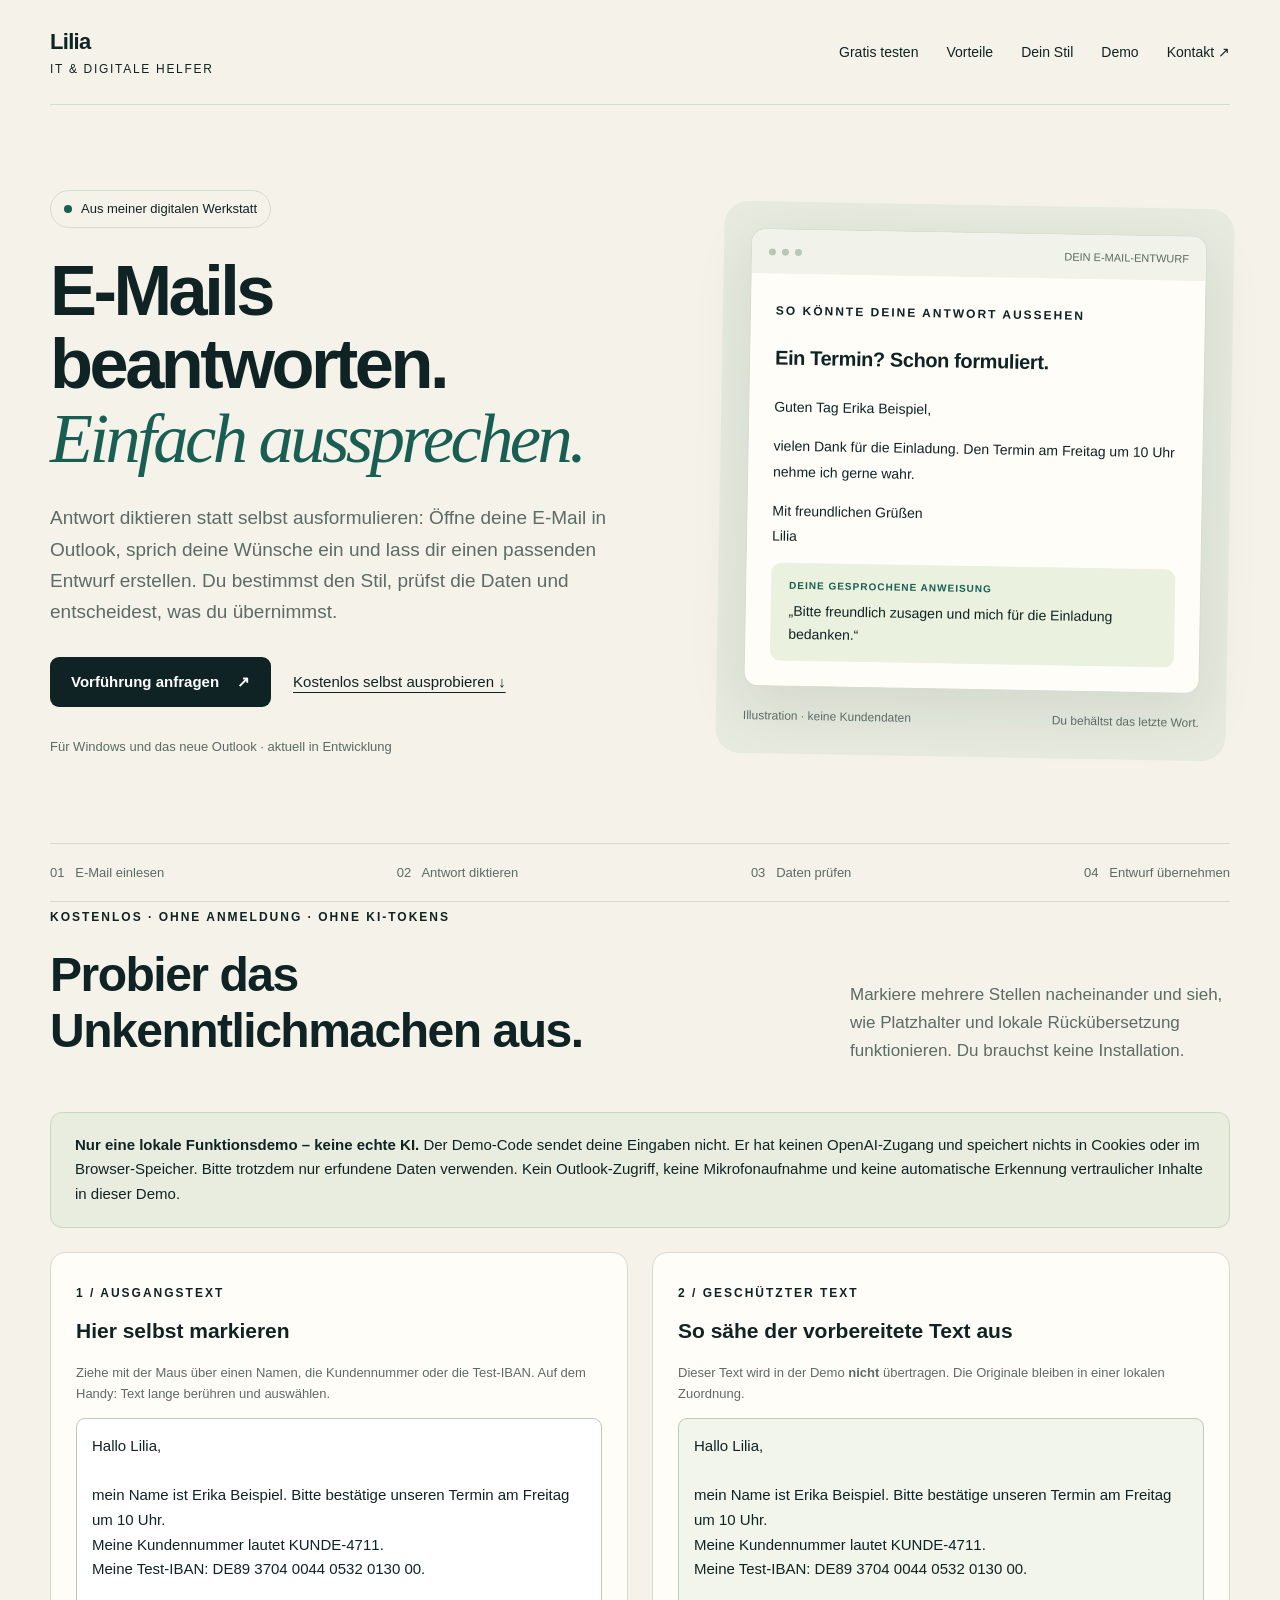
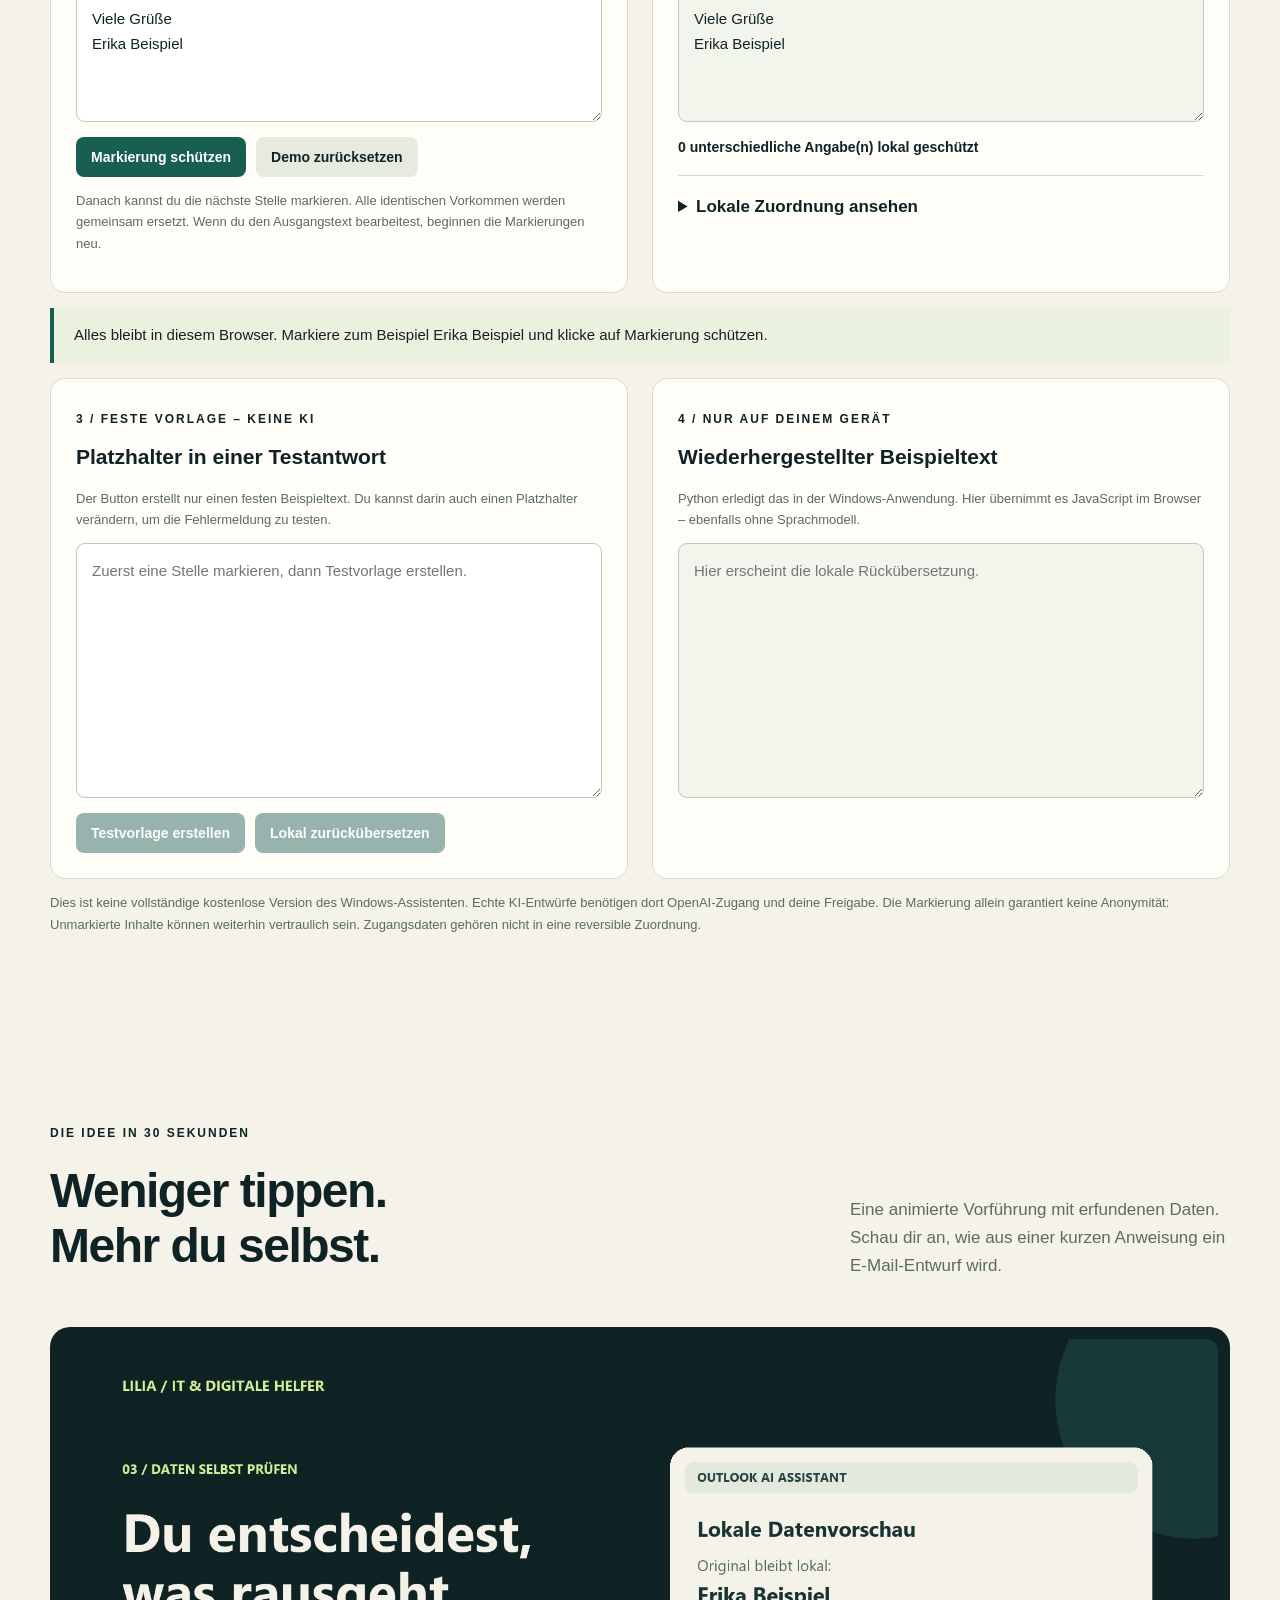
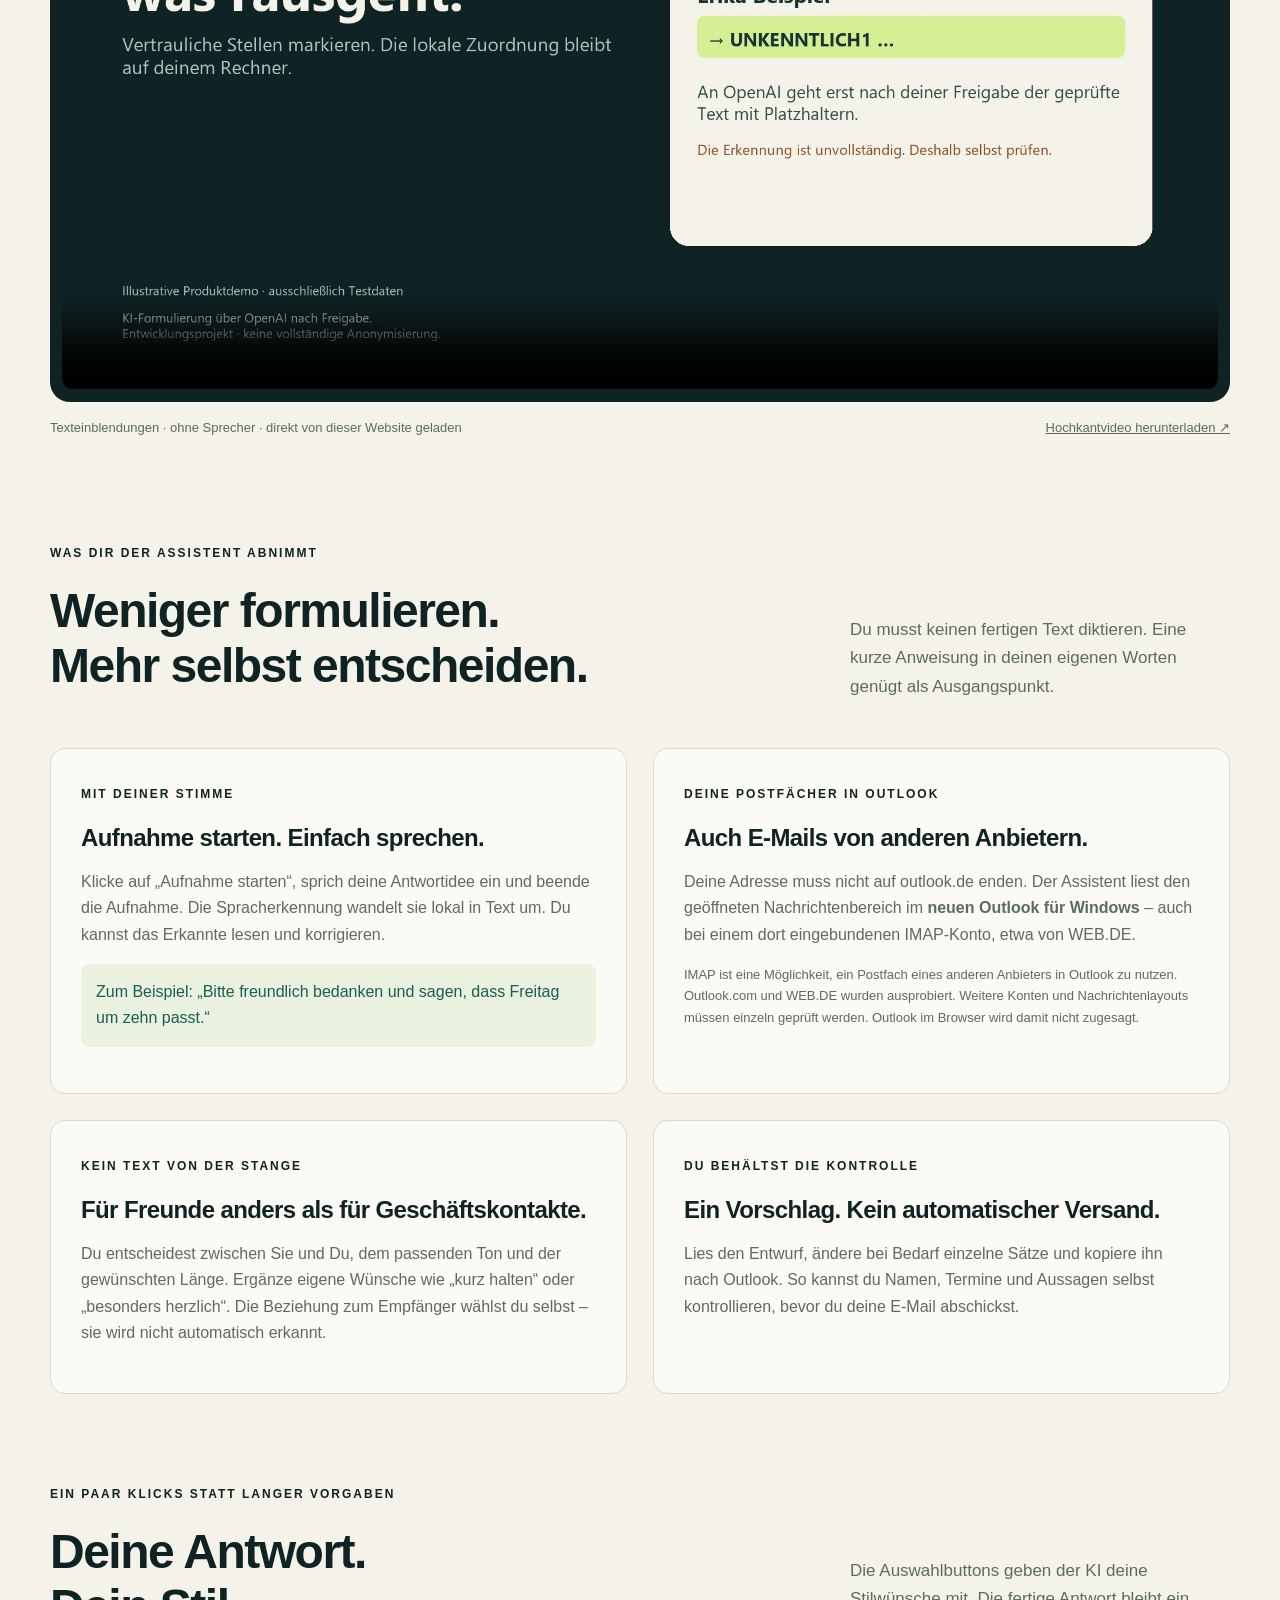
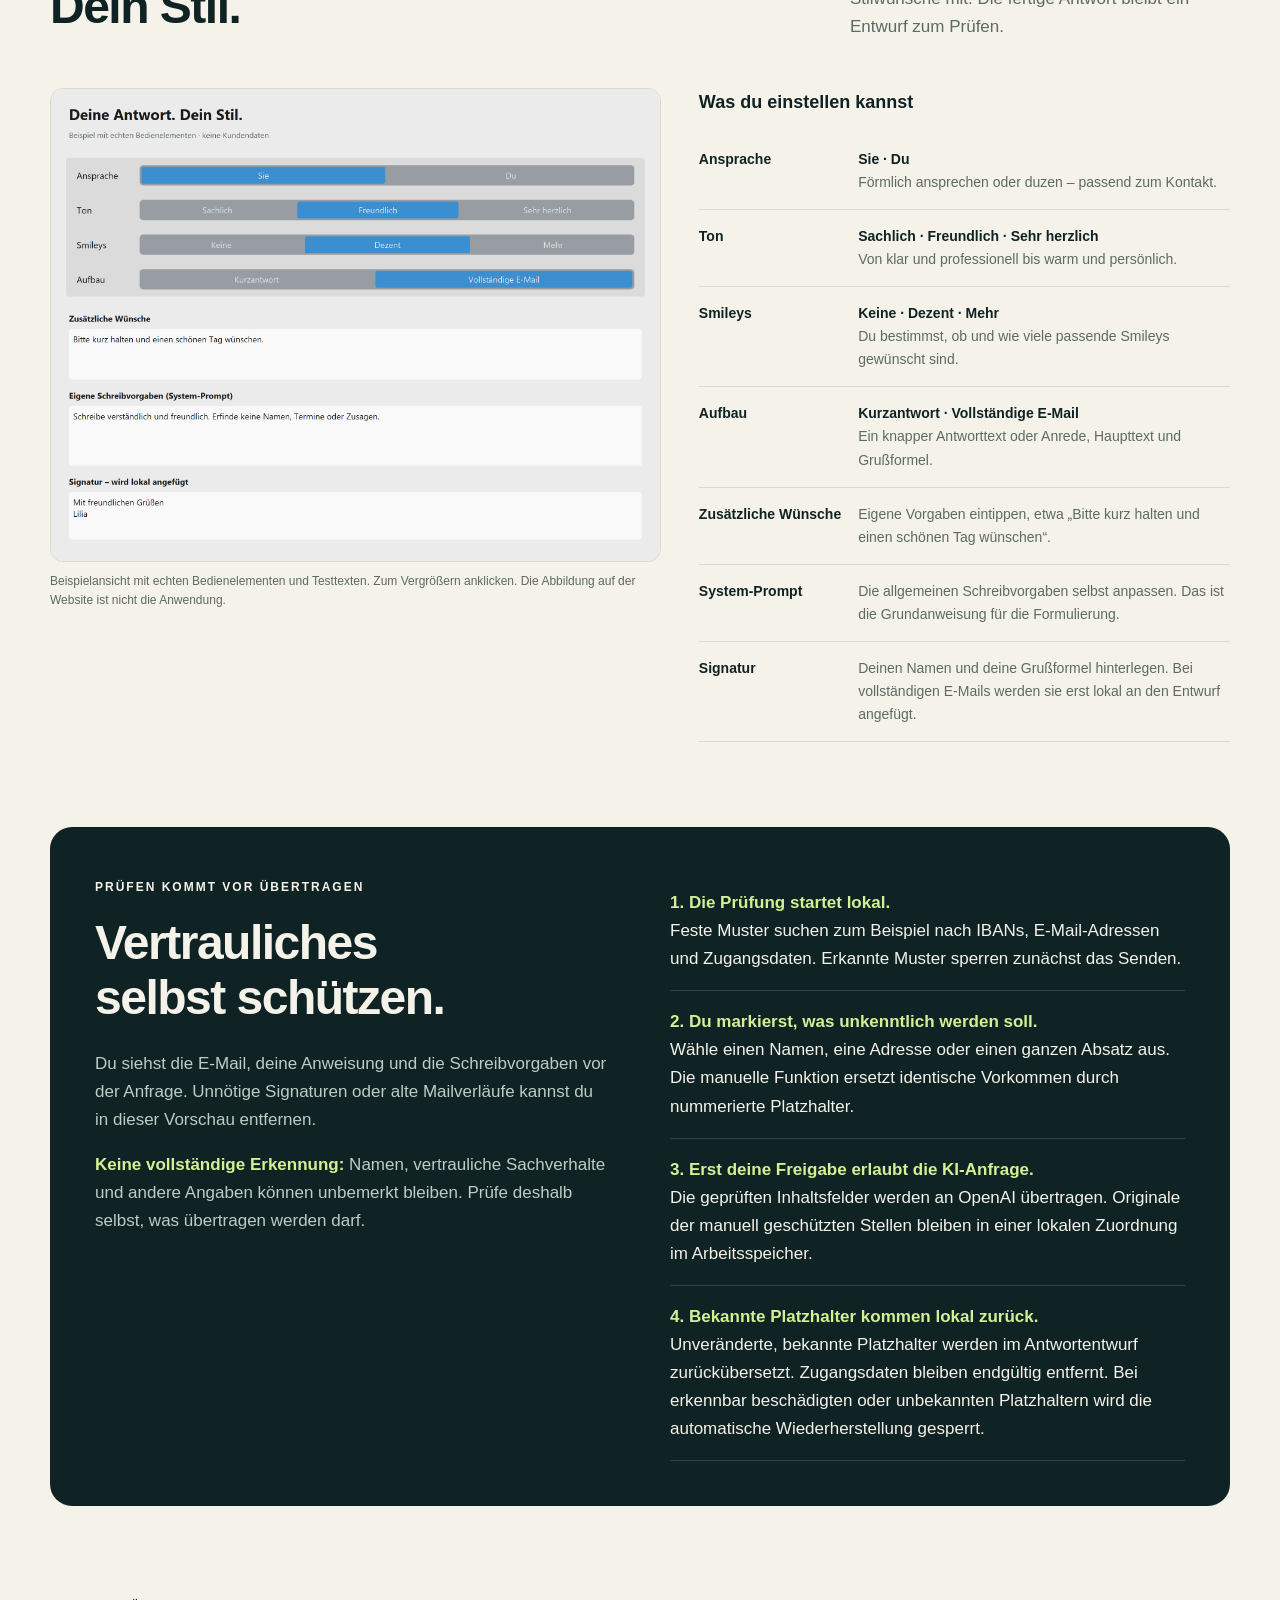
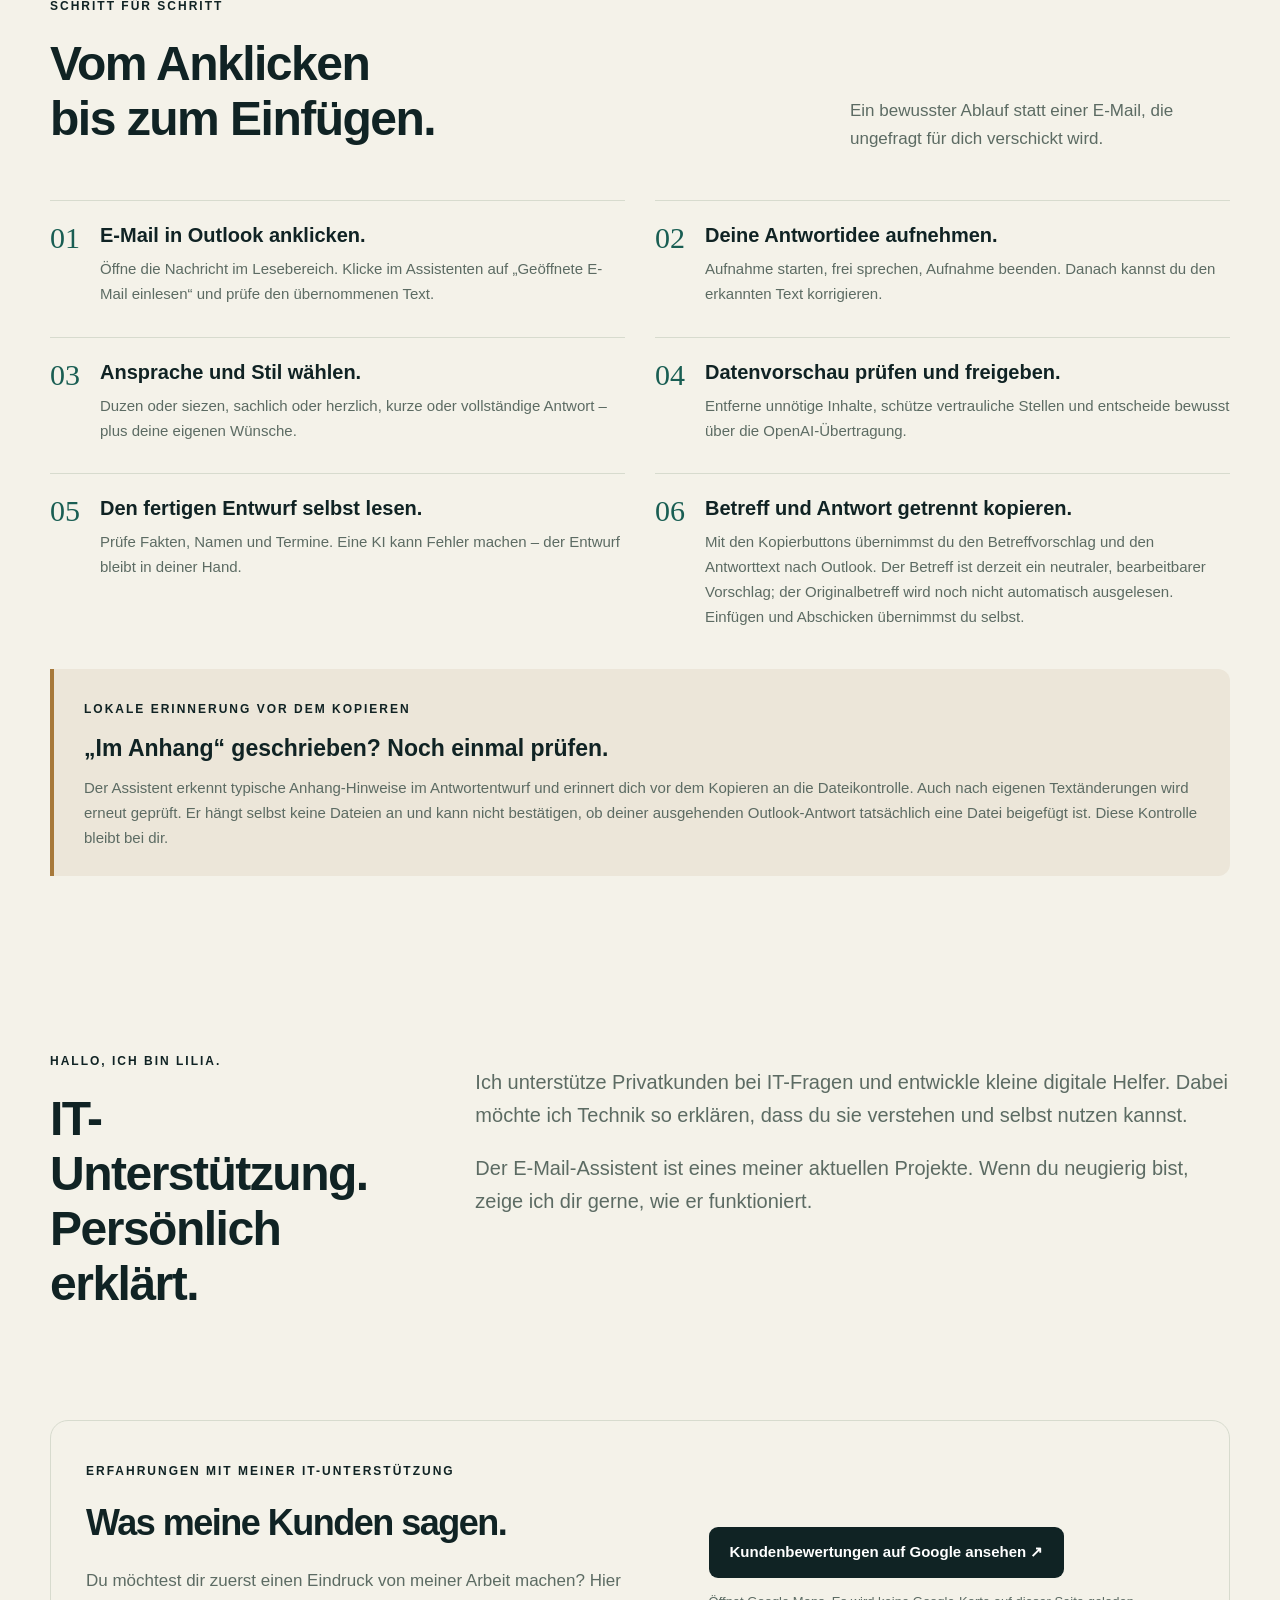
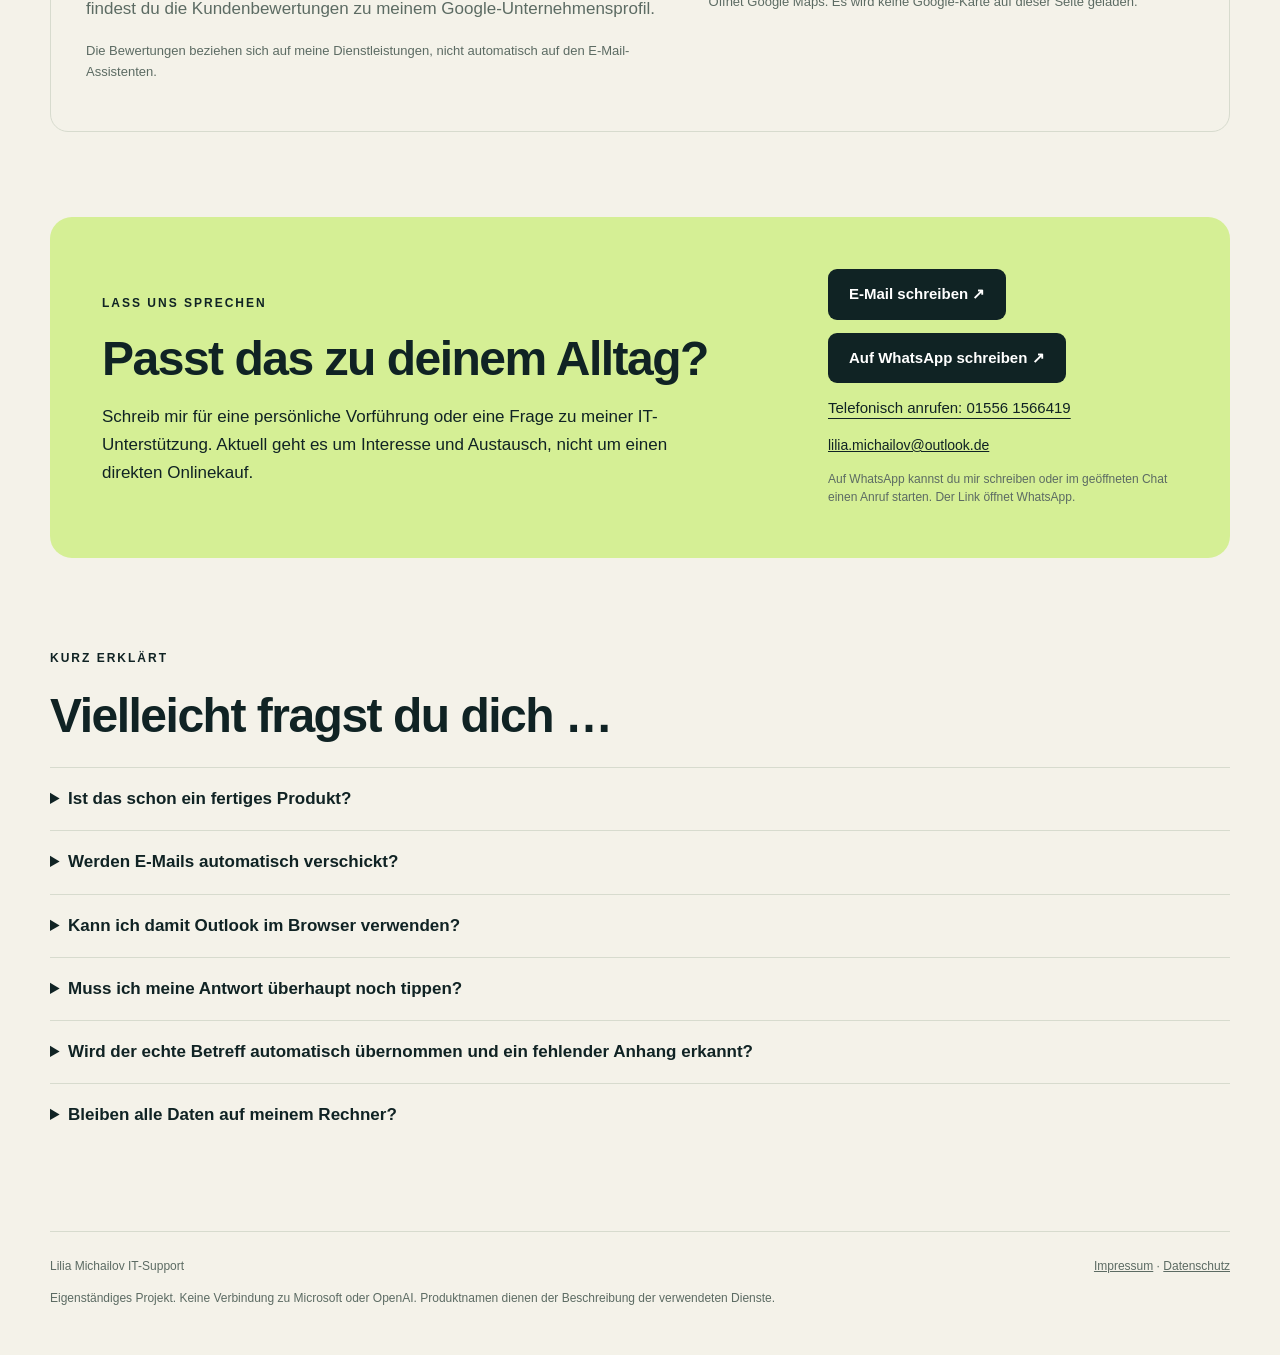
==== commit e92f20bd: "Describe local attachment reminder and manual Outlook file check" ====
--- a/index.html
+++ b/index.html
@@ -71,7 +71,7 @@
 <li><div><h3>Den fertigen Entwurf selbst lesen.</h3><p>Prüfe Fakten, Namen und Termine. Eine KI kann Fehler machen – der Entwurf bleibt in deiner Hand.</p></div></li>
 <li><div><h3>Betreff und Antwort getrennt kopieren.</h3><p>Mit den Kopierbuttons übernimmst du den Betreffvorschlag und den Antworttext nach Outlook. Der Betreff ist derzeit ein neutraler, bearbeitbarer Vorschlag; der Originalbetreff wird noch nicht automatisch ausgelesen. Einfügen und Abschicken übernimmst du selbst.</p></div></li>
 </ol>
-<div class="roadmap"><span class="eyebrow">Noch offen – nicht als Funktion enthalten</span><h3>Die Anhangprüfung fehlt noch.</h3><p>Der Assistent prüft derzeit nicht, ob zu „im Anhang“ tatsächlich eine Datei angehängt wurde. Bevor du in Outlook sendest, kontrolliere Anhänge bitte selbst. Diese Prüfung ist ein möglicher nächster Entwicklungsschritt.</p></div>
+<div class="roadmap"><span class="eyebrow">Lokale Erinnerung vor dem Kopieren</span><h3>„Im Anhang“ geschrieben? Noch einmal prüfen.</h3><p>Der Assistent erkennt typische Anhang-Hinweise im Antwortentwurf und erinnert dich vor dem Kopieren an die Dateikontrolle. Auch nach eigenen Textänderungen wird erneut geprüft. Er hängt selbst keine Dateien an und kann nicht bestätigen, ob deiner ausgehenden Outlook-Antwort tatsächlich eine Datei beigefügt ist. Diese Kontrolle bleibt bei dir.</p></div>
 </section>
 <section class="wrap about"><div><span class="eyebrow">Hallo, ich bin Lilia.</span><h2>IT-Unterstützung.<br>Persönlich erklärt.</h2></div><div><p>Ich unterstütze Privatkunden bei IT-Fragen und entwickle kleine digitale Helfer. Dabei möchte ich Technik so erklären, dass du sie verstehen und selbst nutzen kannst.</p><p>Der E-Mail-Assistent ist eines meiner aktuellen Projekte. Wenn du neugierig bist, zeige ich dir gerne, wie er funktioniert.</p></div></section>
 <section id="bewertungen" class="wrap" style="padding-top:0"><div class="reviews-panel"><div><span class="eyebrow">Erfahrungen mit meiner IT-Unterstützung</span><h2>Was meine Kunden sagen.</h2><p>Du möchtest dir zuerst einen Eindruck von meiner Arbeit machen? Hier findest du die Kundenbewertungen zu meinem Google-Unternehmensprofil.</p><p class="note">Die Bewertungen beziehen sich auf meine Dienstleistungen, nicht automatisch auf den E-Mail-Assistenten.</p></div><div><a class="button" href="https://maps.app.goo.gl/HiJghJKSwsqeXdnZ7" target="_blank" rel="noopener noreferrer">Kundenbewertungen auf Google ansehen ↗</a><p class="note">Öffnet Google Maps. Es wird keine Google-Karte auf dieser Seite geladen.</p></div></div></section>
@@ -82,7 +82,7 @@
 <a class="contact-address" href="mailto:lilia.michailov@outlook.de">lilia.michailov@outlook.de</a>
 <p class="note">Auf WhatsApp kannst du mir schreiben oder im geöffneten Chat einen Anruf starten. Der Link öffnet WhatsApp.</p>
 </div></div></section>
-<section class="wrap" style="padding-top:0"><span class="eyebrow">Kurz erklärt</span><h2>Vielleicht fragst du dich …</h2><details><summary>Ist das schon ein fertiges Produkt?</summary><p>Der Assistent ist ein Entwicklungsprojekt. Du kannst Interesse anmelden und eine Vorführung anfragen. Verfügbarkeit, Einrichtung und mögliche Kosten besprechen wir persönlich.</p></details><details><summary>Werden E-Mails automatisch verschickt?</summary><p>Nein. Die Anwendung erstellt einen Entwurf, den du prüfst und nach Outlook kopierst. Sie verschickt keine Antwort selbstständig.</p></details><details><summary>Kann ich damit Outlook im Browser verwenden?</summary><p>Die aktuelle Anwendung ist für das neue Outlook unter Windows gebaut. Sie liest dessen sichtbaren Nachrichtenbereich über eine Windows-Schnittstelle aus. Eine Unterstützung von Outlook im Browser, anderen Mailprogrammen oder allen Nachrichtenlayouts wird damit nicht versprochen.</p></details><details><summary>Muss ich meine Antwort überhaupt noch tippen?</summary><p>Du kannst deine Antwortidee vollständig diktieren. Die KI formuliert daraus einen Entwurf. Anklicken, die Datenfreigabe und die inhaltliche Kontrolle bleiben bei dir. Bei Bedarf kannst du erkannte Wörter oder den Entwurf bearbeiten.</p></details><details><summary>Wird der echte Betreff automatisch übernommen und ein fehlender Anhang erkannt?</summary><p>Noch nicht. Aktuell gibt es einen neutralen, bearbeitbaren Betreffvorschlag mit eigenem Kopierbutton. Ob tatsächlich Dateien in Outlook angehängt sind, prüft die Anwendung bisher nicht.</p></details><details><summary>Bleiben alle Daten auf meinem Rechner?</summary><p>Nein. Einlesen, Spracherkennung und die Zuordnung manuell geschützter Stellen erfolgen lokal. Die freigegebenen Inhaltsfelder werden an OpenAI übertragen. Die Prüfung erkennt nicht alle vertraulichen Informationen.</p></details></section>
+<section class="wrap" style="padding-top:0"><span class="eyebrow">Kurz erklärt</span><h2>Vielleicht fragst du dich …</h2><details><summary>Ist das schon ein fertiges Produkt?</summary><p>Der Assistent ist ein Entwicklungsprojekt. Du kannst Interesse anmelden und eine Vorführung anfragen. Verfügbarkeit, Einrichtung und mögliche Kosten besprechen wir persönlich.</p></details><details><summary>Werden E-Mails automatisch verschickt?</summary><p>Nein. Die Anwendung erstellt einen Entwurf, den du prüfst und nach Outlook kopierst. Sie verschickt keine Antwort selbstständig.</p></details><details><summary>Kann ich damit Outlook im Browser verwenden?</summary><p>Die aktuelle Anwendung ist für das neue Outlook unter Windows gebaut. Sie liest dessen sichtbaren Nachrichtenbereich über eine Windows-Schnittstelle aus. Eine Unterstützung von Outlook im Browser, anderen Mailprogrammen oder allen Nachrichtenlayouts wird damit nicht versprochen.</p></details><details><summary>Muss ich meine Antwort überhaupt noch tippen?</summary><p>Du kannst deine Antwortidee vollständig diktieren. Die KI formuliert daraus einen Entwurf. Anklicken, die Datenfreigabe und die inhaltliche Kontrolle bleiben bei dir. Bei Bedarf kannst du erkannte Wörter oder den Entwurf bearbeiten.</p></details><details><summary>Wird der echte Betreff automatisch übernommen und ein fehlender Anhang erkannt?</summary><p>Der Originalbetreff wird noch nicht automatisch ausgelesen; du erhältst einen neutralen, bearbeitbaren Vorschlag mit Kopierbutton. Erwähnt der Antworttext einen Anhang, erscheint eine Erinnerung vor dem Kopieren. Ob die Datei tatsächlich in der ausgehenden Outlook-Antwort hängt, wird nicht automatisch geprüft.</p></details><details><summary>Bleiben alle Daten auf meinem Rechner?</summary><p>Nein. Einlesen, Spracherkennung und die Zuordnung manuell geschützter Stellen erfolgen lokal. Die freigegebenen Inhaltsfelder werden an OpenAI übertragen. Die Prüfung erkennt nicht alle vertraulichen Informationen.</p></details></section>
 </main>
 <footer class="wrap"><div class="footerline"><span>Lilia Michailov IT-Support</span><span><a href="impressum.html">Impressum</a> · <a href="datenschutz.html">Datenschutz</a></span></div><p>Eigenständiges Projekt. Keine Verbindung zu Microsoft oder OpenAI. Produktnamen dienen der Beschreibung der verwendeten Dienste.</p></footer>
 
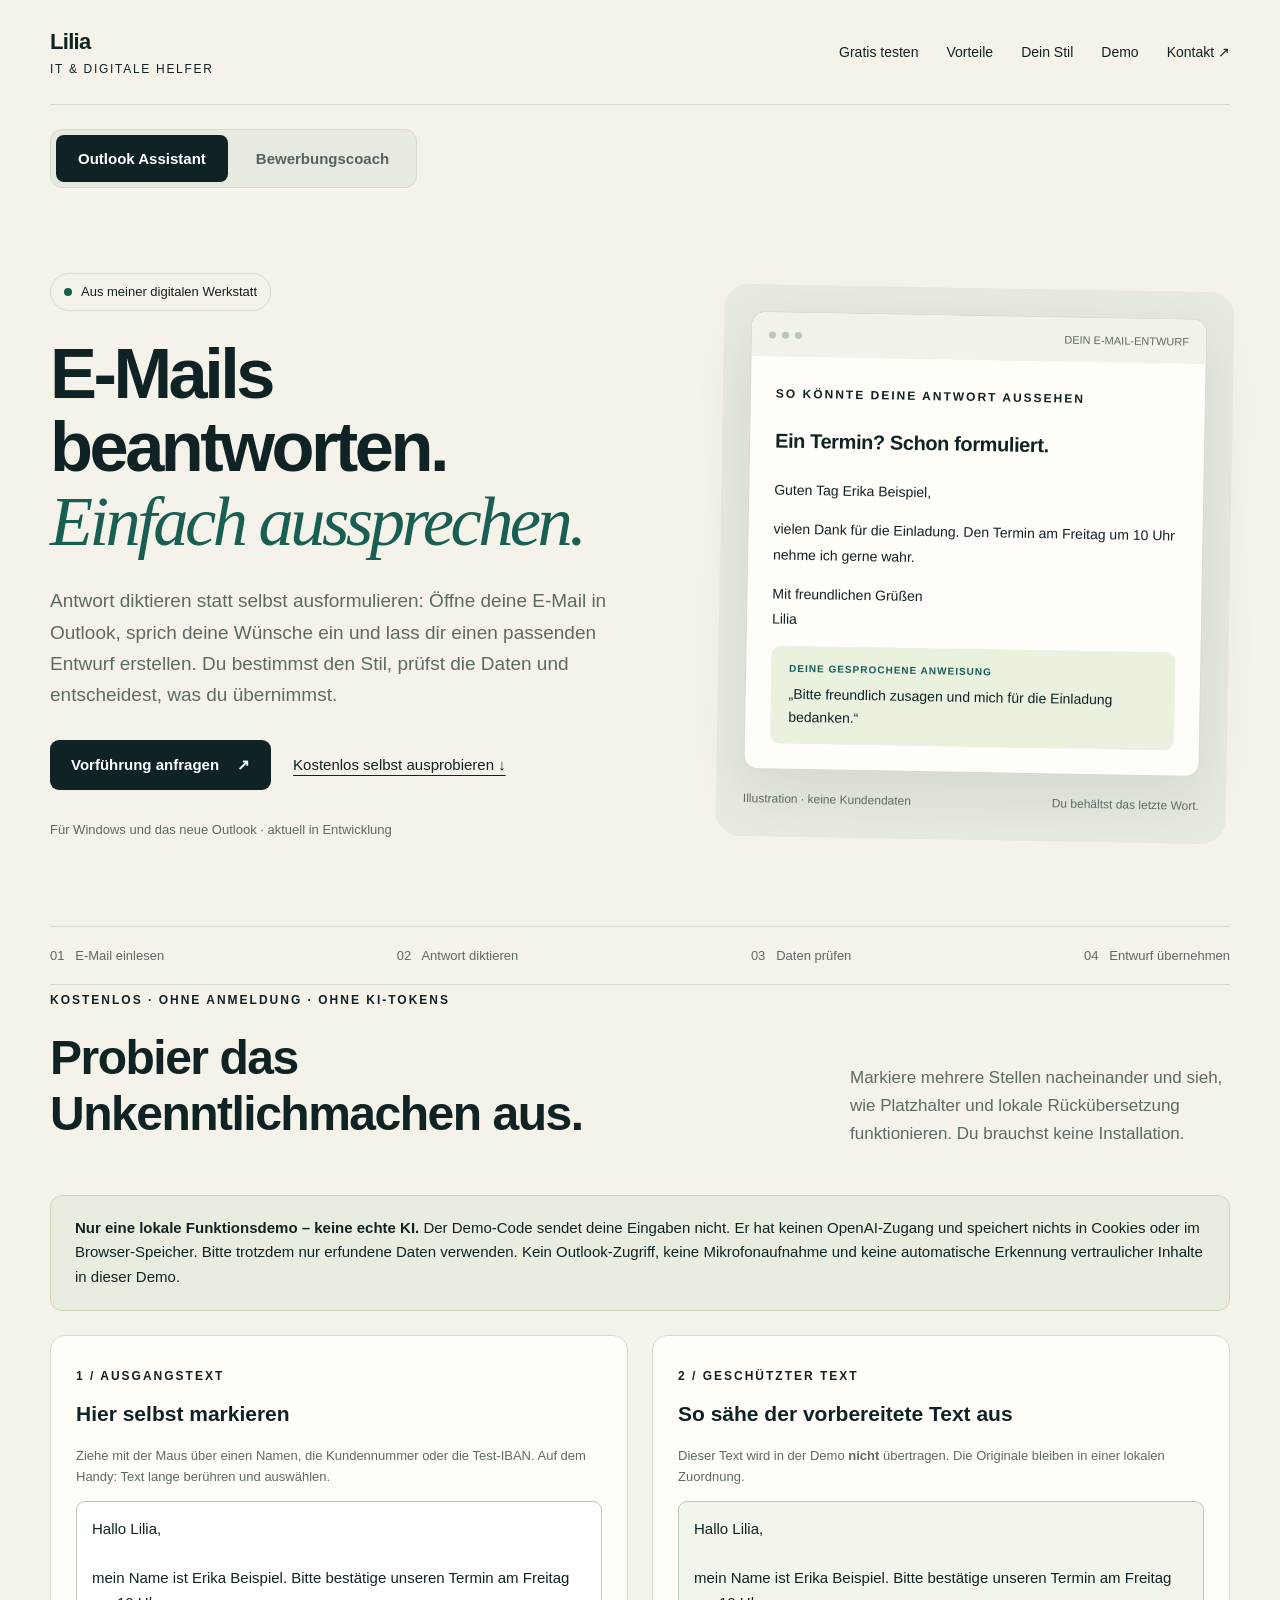
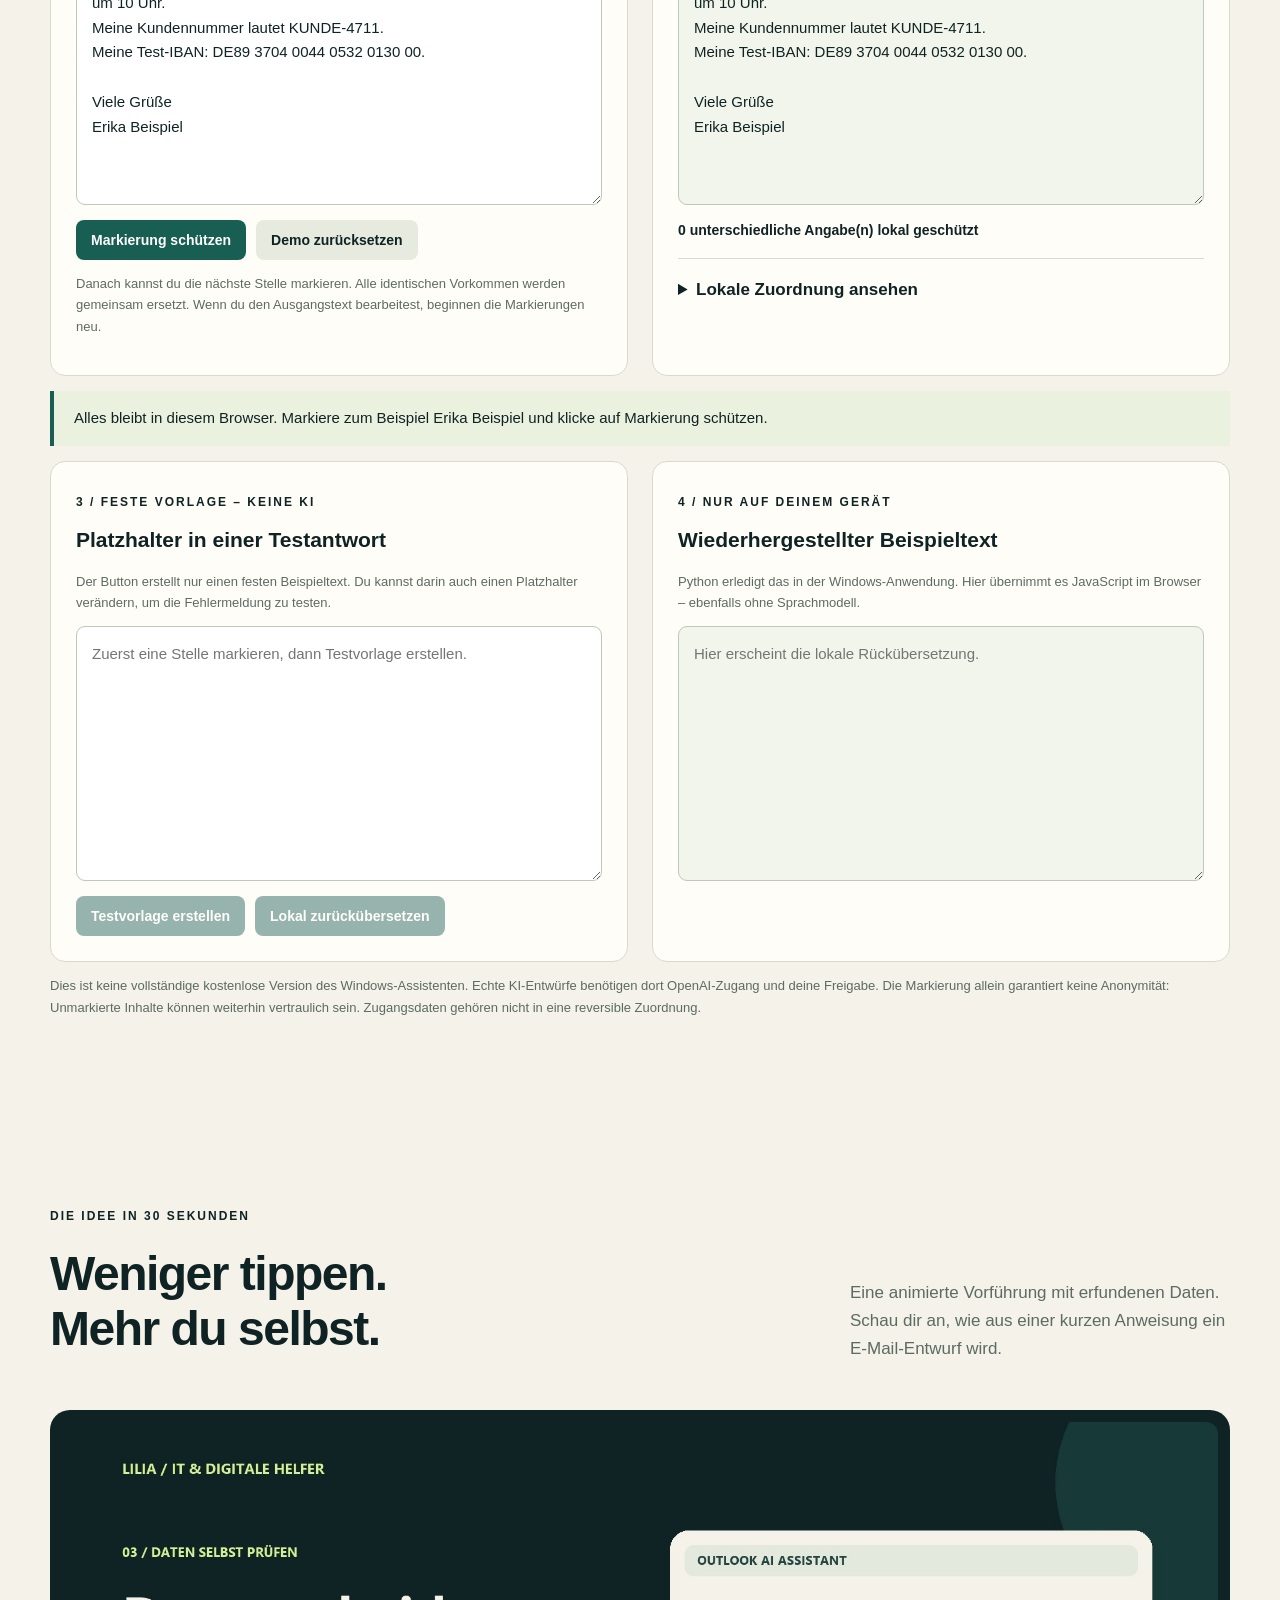
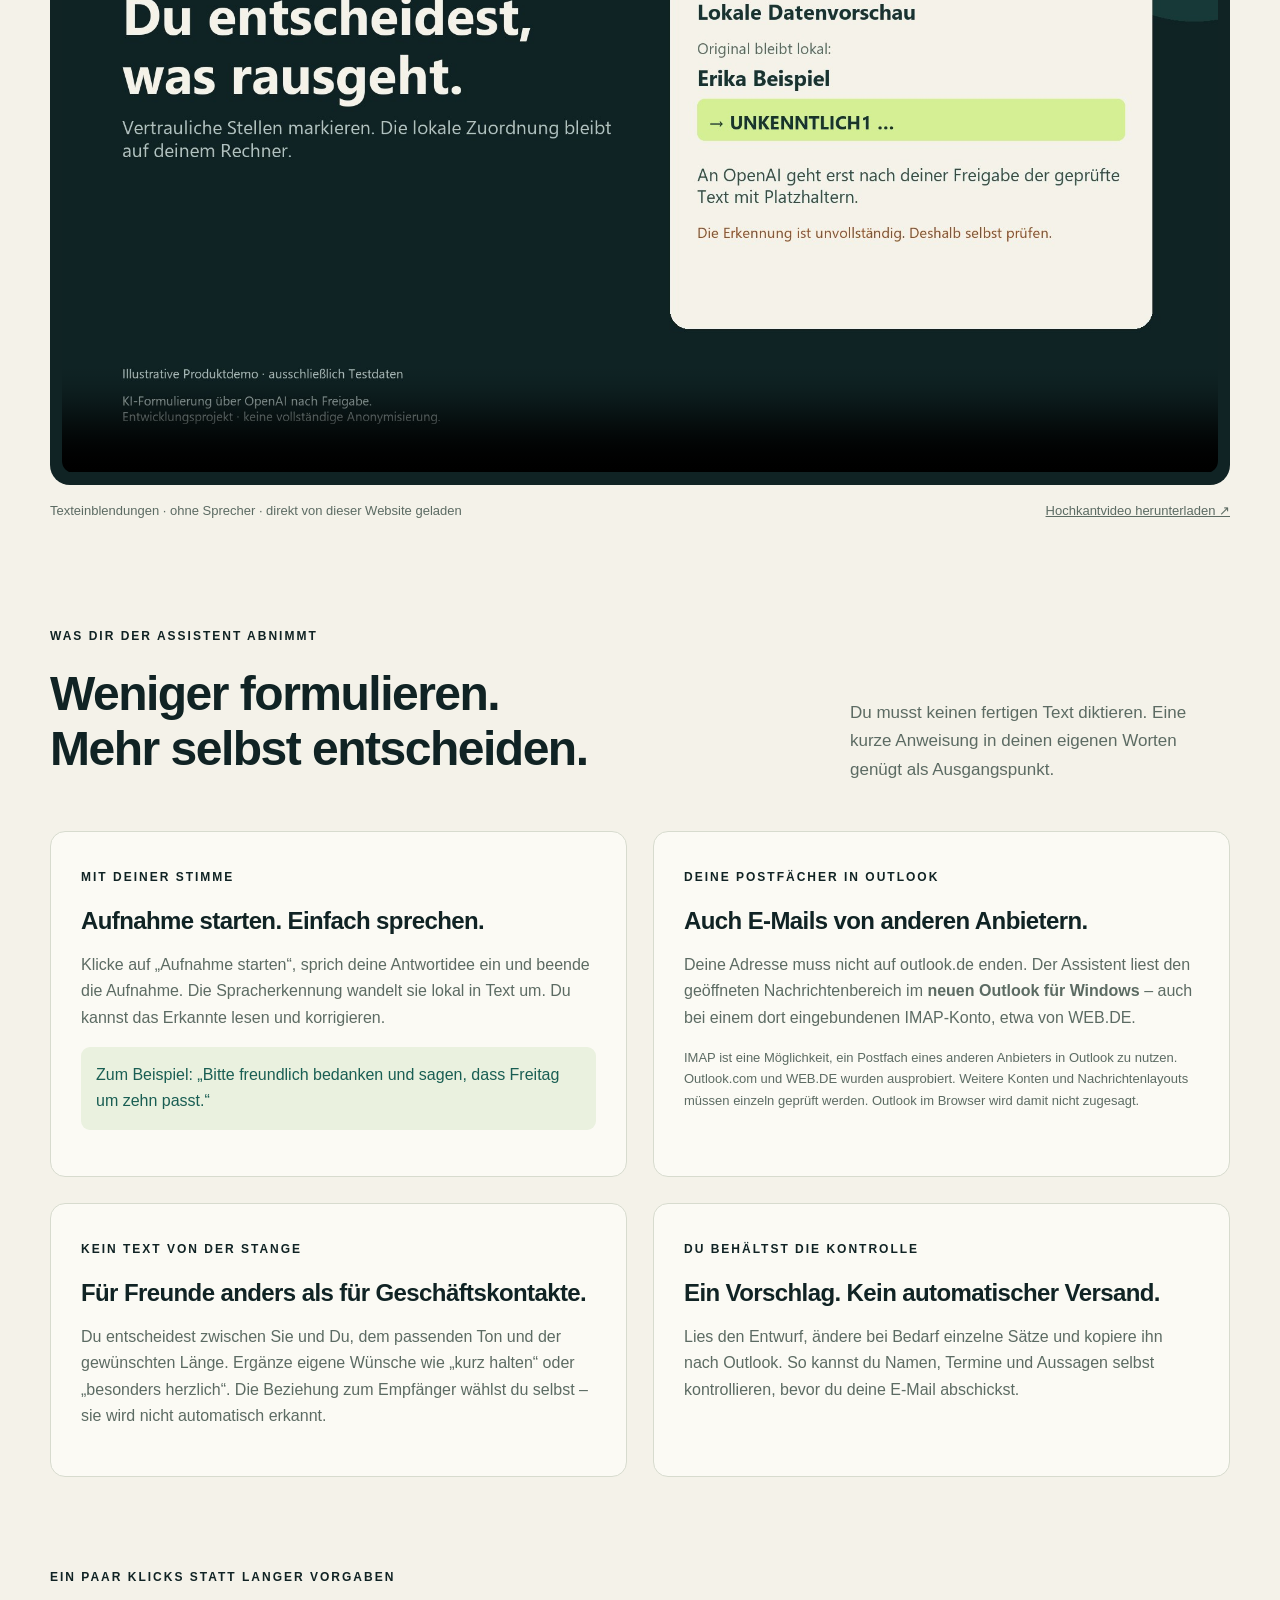
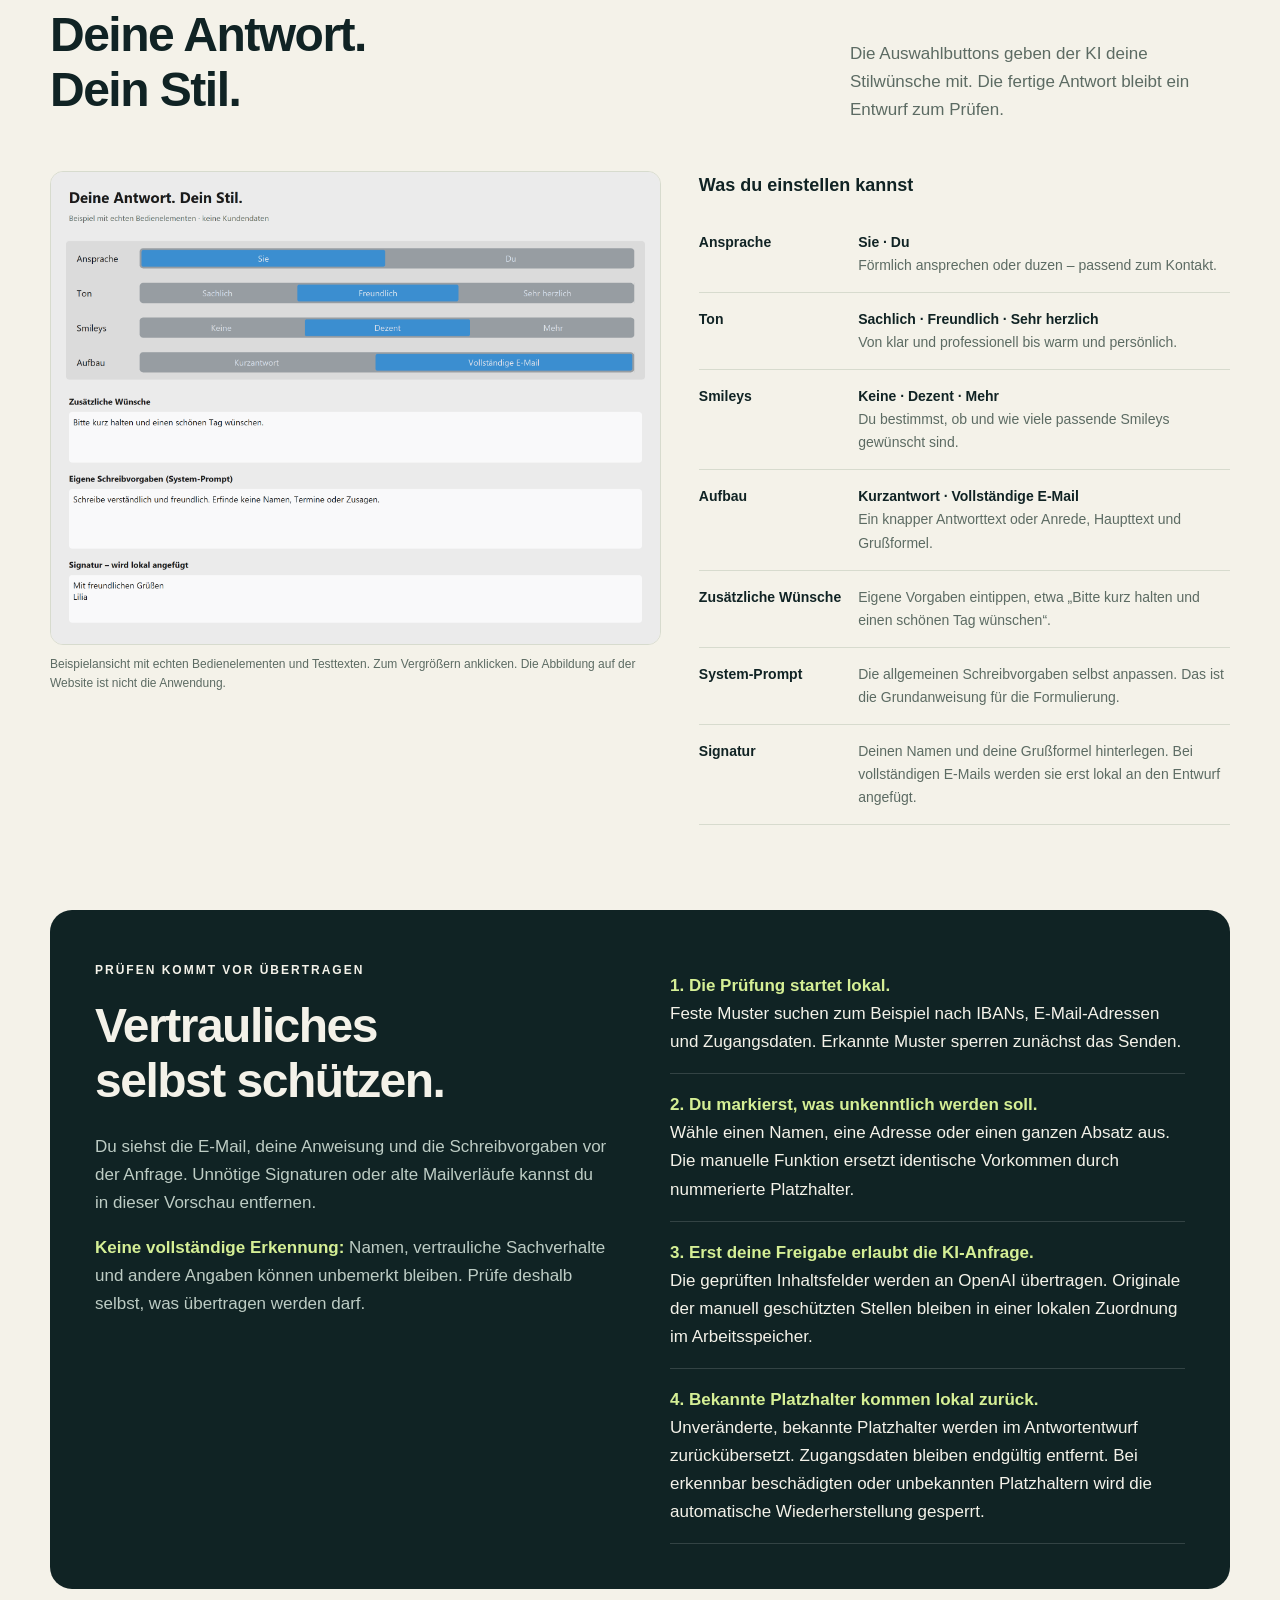
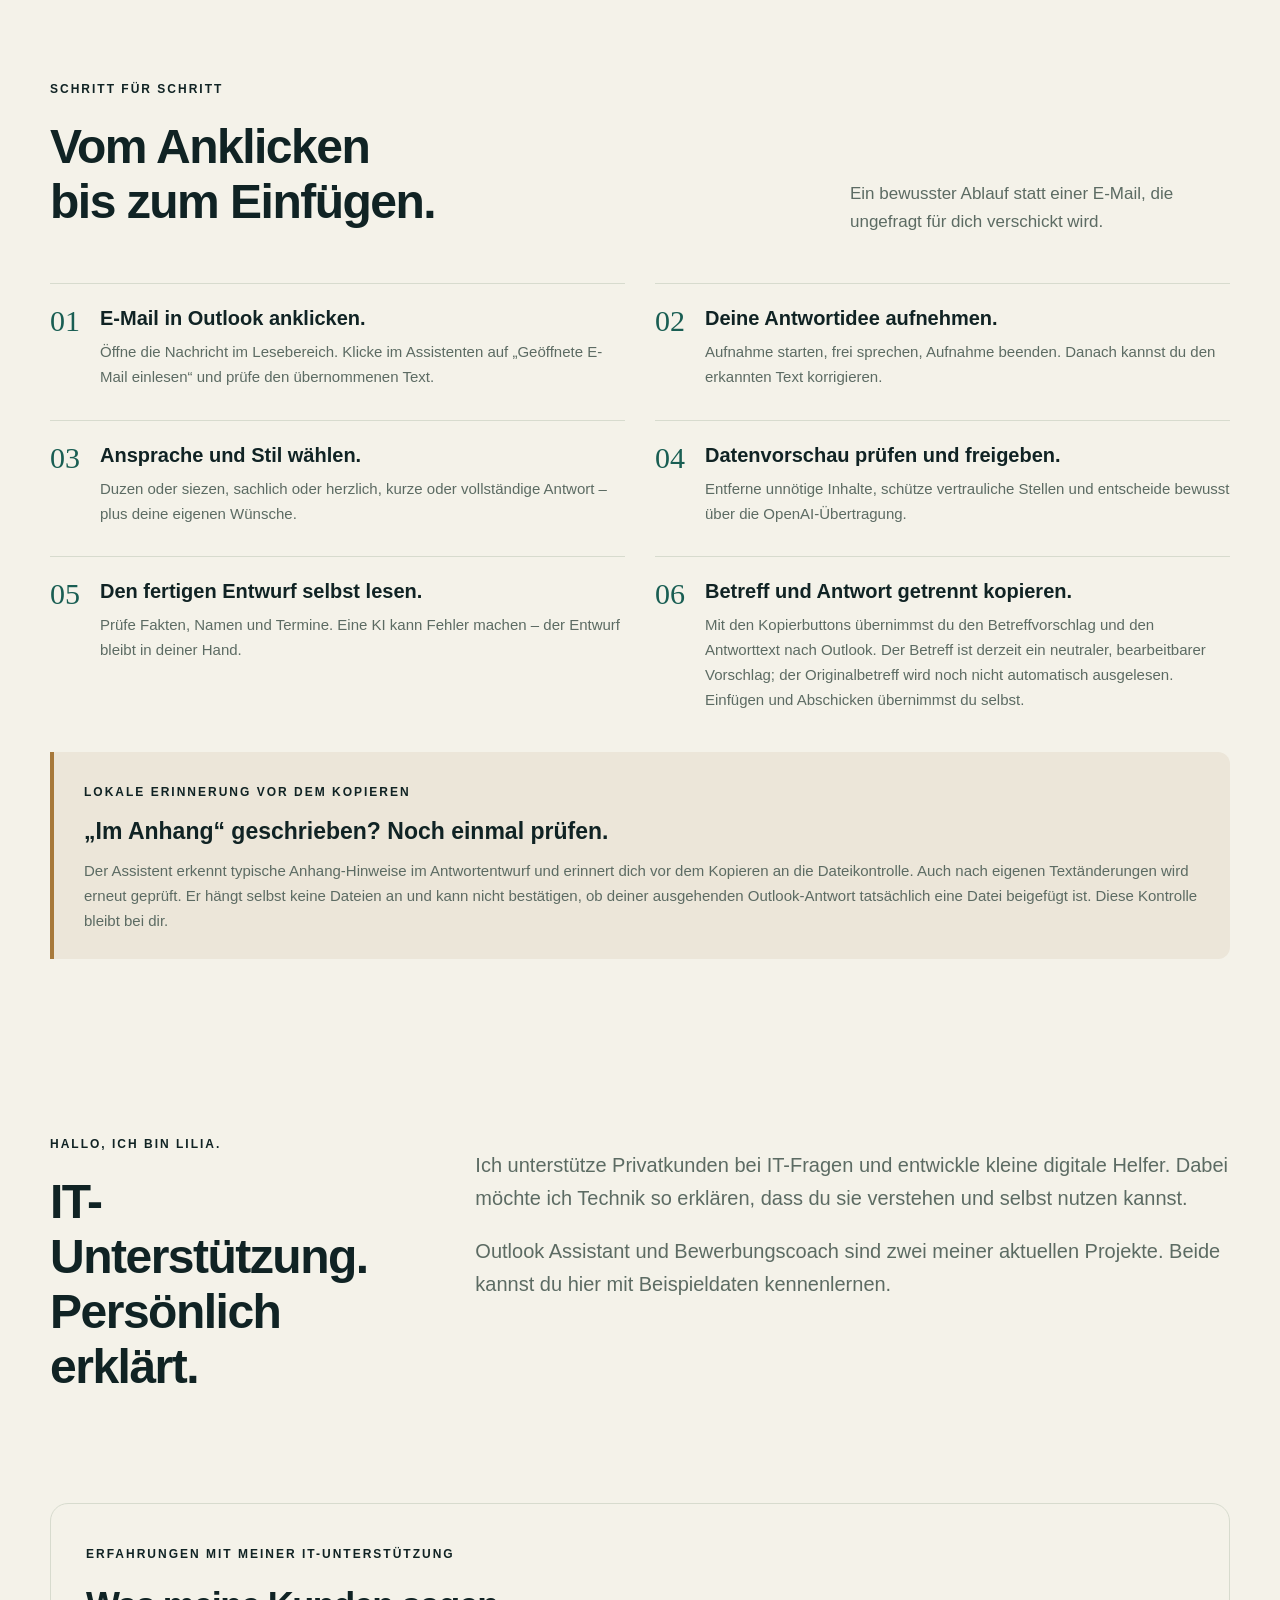
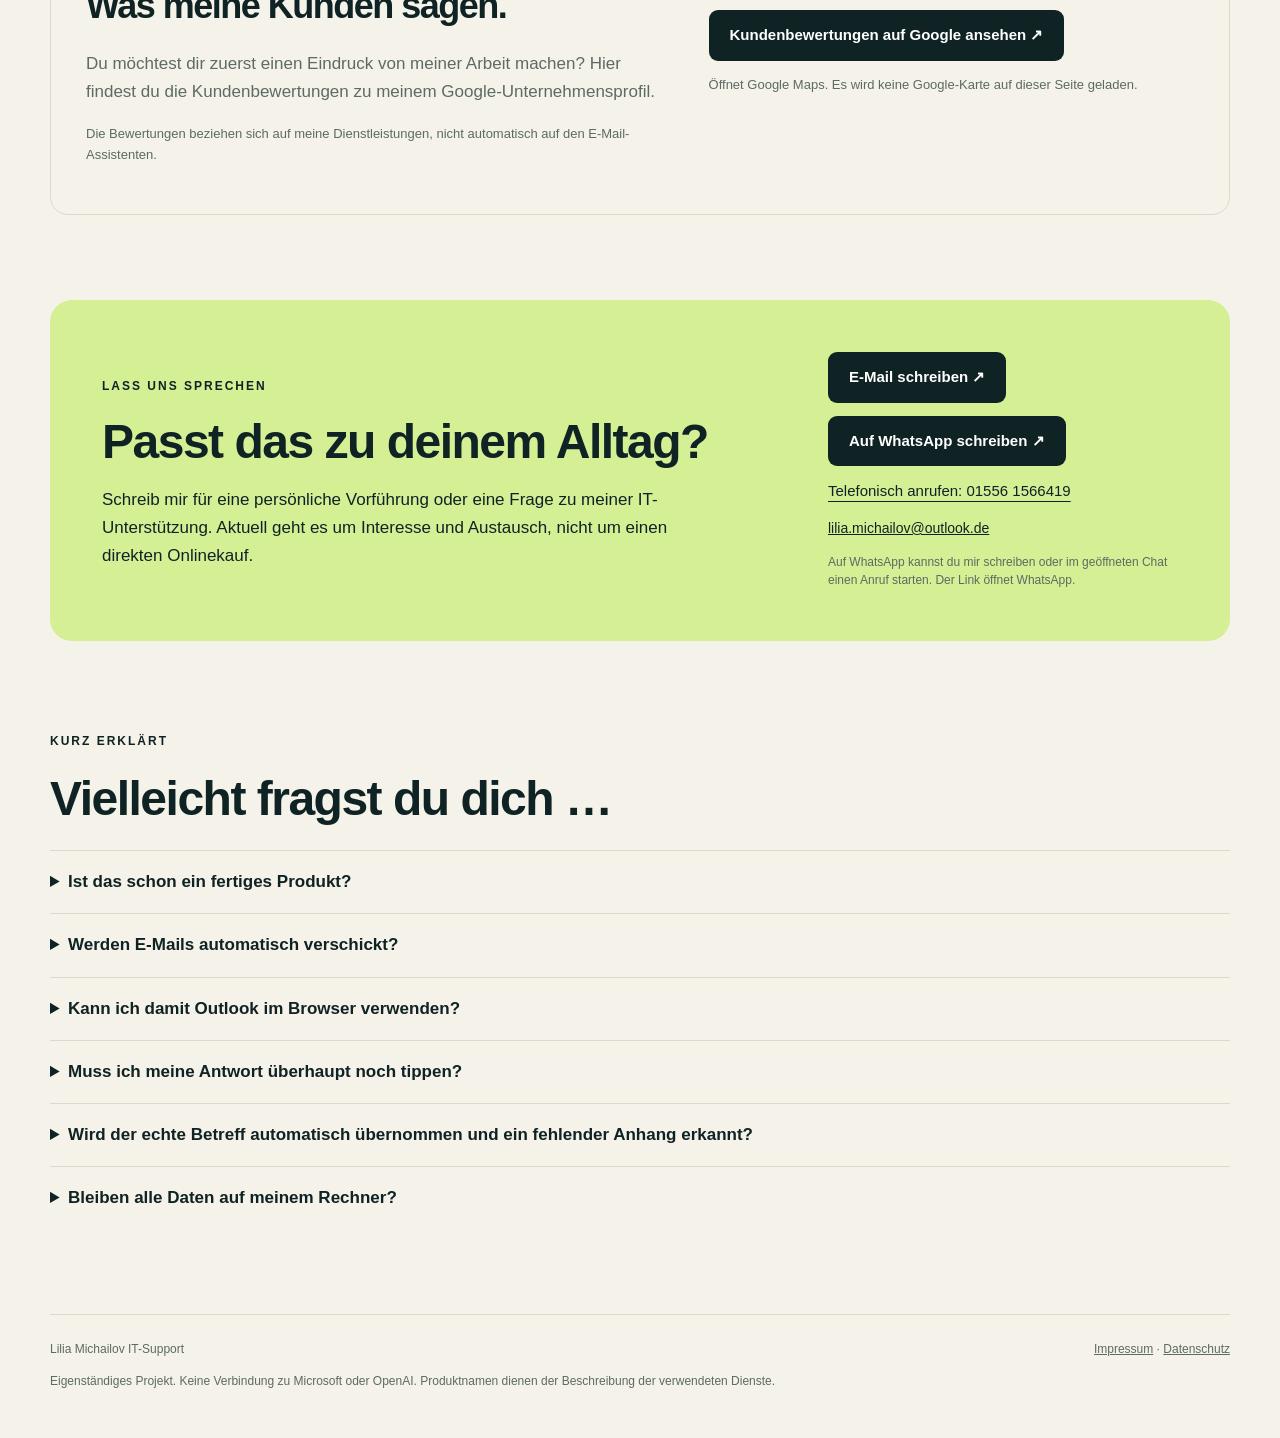
==== commit 5f831563: "Add Outlook Assistant and Bewerbungscoach product tabs" ====
--- a/index.html
+++ b/index.html
@@ -2,7 +2,7 @@
 <html lang="de">
 <head>
 <meta charset="utf-8"><meta http-equiv="Content-Security-Policy" content="connect-src 'none'; object-src 'none'; base-uri 'none'; form-action 'none'"><meta name="viewport" content="width=device-width,initial-scale=1">
-<meta name="description" content="Persönliche IT-Unterstützung von Lilia und ein kleiner E-Mail-Assistent für Windows. Antworten diktieren, Stil wählen, vertrauliche Stellen lokal markieren und Entwürfe selbst prüfen. Entdecke die Demo.">
+<meta name="description" content="Persönliche IT-Unterstützung von Lilia und ein kleiner E-Mail-Assistent für Windows. Antworten diktieren, Stil wählen, vertrauliche Stellen lokal markieren und Entwürfe selbst prüfen. Outlook Assistant und Bewerbungscoach: Entdecke beide Demos.">
 <meta name="theme-color" content="#102324"><title>Lilia · IT & digitale Helfer</title>
 <style>
 :root{--ink:#102324;--paper:#f4f2e9;--muted:#5c6b63;--line:#d7dbce;--accent:#d5ef95;--green:#195e53}*{box-sizing:border-box}html{scroll-behavior:smooth;scroll-padding-top:90px}body{margin:0;background:var(--paper);color:var(--ink);font-family:"Segoe UI",Arial,sans-serif;font-size:17px;line-height:1.65}a{color:inherit}button,a{-webkit-tap-highlight-color:transparent}a:focus-visible,video:focus-visible,summary:focus-visible{outline:3px solid #b36e28;outline-offset:5px}.wrap{width:min(1180px,calc(100% - 48px));margin:auto}nav{display:flex;justify-content:space-between;align-items:center;padding:24px 0;border-bottom:1px solid var(--line);gap:20px}.brand{text-decoration:none;font-weight:750;font-size:22px;letter-spacing:-.7px}.brand small{font-size:12px;display:block;letter-spacing:1.7px;font-weight:500;text-transform:uppercase}.navlinks{display:flex;gap:28px;font-size:14px}.navlinks a{text-decoration:none}.eyebrow{font-size:12px;font-weight:700;letter-spacing:2px;text-transform:uppercase}.pill{display:inline-flex;align-items:center;gap:9px;font-size:13px;border:1px solid var(--line);padding:7px 13px;border-radius:99px}.dot{width:8px;height:8px;background:var(--green);border-radius:50%}.hero{padding:85px 0 72px;display:grid;grid-template-columns:1.18fr 1fr;gap:68px;align-items:center}h1{font-size:clamp(44px,5.5vw,77px);line-height:1.05;letter-spacing:-3.5px;font-weight:650;margin:26px 0}h1 em{font-family:Georgia,serif;font-weight:400;color:var(--green)}.lead{max-width:570px;font-size:19px;color:var(--muted)}.actions{display:flex;flex-wrap:wrap;align-items:center;gap:22px;margin:29px 0}.button{display:inline-flex;text-decoration:none;background:var(--ink);color:white;border-radius:9px;padding:13px 21px;align-items:center;gap:18px;font-size:15px;font-weight:600}.button:hover{background:var(--green)}.textlink{text-underline-offset:5px;font-size:15px}.note{font-size:13px;color:var(--muted)}.preview{background:#e7ebdf;border-radius:24px;padding:27px;transform:rotate(1deg);position:relative}.window{background:#fffdf8;border:1px solid #d7dccd;box-shadow:0 20px 60px #10232418;border-radius:14px;overflow:hidden}.windowbar{background:#f1f2e9;padding:13px 17px;font-size:11px;color:var(--muted);display:flex;gap:6px;align-items:center}.windowbar i{height:7px;width:7px;border-radius:50%;background:#b8c8b4}.windowbar span{margin-left:auto}.mail{padding:25px;font-size:14px}.mail h3{font-size:20px;letter-spacing:-.4px}.mail p{line-height:1.8}.voice{background:#eaf1df;padding:15px 18px;border-radius:10px;font-size:14px}.voice small{display:block;color:var(--green);font-weight:700;font-size:10px;letter-spacing:1px;margin-bottom:5px}.stamp{margin:20px 0 0;font-size:12px;display:flex;justify-content:space-between;color:var(--muted)}.band{border-top:1px solid var(--line);border-bottom:1px solid var(--line);display:flex;justify-content:space-between;gap:18px;padding:18px 0;font-size:13px;color:var(--muted)}section{padding:85px 0}h2{font-size:clamp(31px,4vw,48px);line-height:1.15;letter-spacing:-1.5px;font-weight:600;margin:17px 0 24px}.sectionhead{display:flex;justify-content:space-between;gap:50px;align-items:end;margin-bottom:30px}.sectionhead p{color:var(--muted);max-width:380px}.video-shell{background:var(--ink);border-radius:20px;overflow:hidden;padding:12px}video{display:block;width:100%;aspect-ratio:16/9;border-radius:12px;background:var(--ink)}.video-meta{display:flex;flex-wrap:wrap;justify-content:space-between;gap:15px;font-size:13px;color:var(--muted);padding:15px 0}.steps{display:grid;grid-template-columns:repeat(3,1fr);gap:35px}.step{border-top:1px solid var(--line);padding-top:20px}.number{font-family:Georgia,serif;color:var(--green);font-size:35px}.step h3{font-size:21px;margin:12px 0}.step p{font-size:16px;color:var(--muted)}.privacy{background:var(--ink);color:var(--paper);border-radius:22px;padding:45px;display:grid;grid-template-columns:1fr 1fr;gap:60px}.privacy h2{margin-top:15px}.privacy p{color:#bdccc4}.privacy ul{margin:0;padding:0;list-style:none}.privacy li{padding:17px 0;border-bottom:1px solid #ffffff25}.privacy strong{color:var(--accent)}.about{display:grid;grid-template-columns:.65fr 1.4fr;gap:75px;align-items:start}.about p{color:var(--muted);font-size:20px}.contact{padding:52px;background:var(--accent);border-radius:22px;display:flex;align-items:center;justify-content:space-between;gap:40px}.contact h2{margin:0 0 12px}.contact p{max-width:580px;margin-bottom:0}.contact .button{white-space:nowrap}.pending{font-size:13px;max-width:270px}details{border-top:1px solid var(--line);padding:17px 0}summary{font-weight:600;cursor:pointer}details p{max-width:850px;color:var(--muted)}footer{border-top:1px solid var(--line);padding:25px 0 35px;font-size:12px;color:var(--muted)}.footerline{display:flex;justify-content:space-between;gap:20px}.draftnotice{padding:10px 20px;text-align:center;font-size:12px;background:#ead8bd;color:#61411f}@media(max-width:800px){.hero{grid-template-columns:1fr;gap:35px;padding:48px 0}.preview{transform:none}.sectionhead,.contact{display:block}.steps{grid-template-columns:1fr;gap:24px}.privacy,.about{grid-template-columns:1fr;gap:20px}.privacy,.contact{padding:27px}section{padding:55px 0}.contact .button{margin-top:25px}.band{flex-wrap:wrap;justify-content:start;column-gap:25px}.navlinks{gap:16px}h1{letter-spacing:-2px}.sectionhead p{max-width:none}.footerline{flex-direction:column}}@media(prefers-reduced-motion:reduce){html{scroll-behavior:auto}}
@@ -14,11 +14,19 @@
 
 .reviews-panel{border:1px solid var(--line);border-radius:18px;padding:35px;display:grid;grid-template-columns:1.2fr 1fr;gap:40px;align-items:center}.reviews-panel h2{font-size:36px}.reviews-panel p{color:var(--muted)}.reviews-panel .button{white-space:normal}@media(max-width:800px){.reviews-panel{grid-template-columns:1fr;padding:25px;gap:15px}}
 </style>
+<link rel="stylesheet" href="assets/product-tabs.css">
+<script src="assets/product-tabs.js" defer></script>
 </head>
 <body>
 
 <header class="wrap"><nav aria-label="Hauptnavigation"><a class="brand" href="#">Lilia<small>IT & digitale Helfer</small></a><div class="navlinks"><a href="#ausprobieren">Gratis testen</a><a href="#vorteile">Vorteile</a><a href="#stil">Dein Stil</a><a href="#demo">Demo</a><a href="#kontakt">Kontakt ↗</a></div></nav></header>
+
+<div class="wrap product-switcher"><div role="tablist" aria-label="Digitale Helfer auswählen">
+<button type="button" id="tab-outlook" role="tab" aria-selected="true" aria-controls="product-outlook">Outlook Assistant</button>
+<button type="button" id="tab-bewerbungscoach" role="tab" aria-selected="false" aria-controls="product-bewerbungscoach" tabindex="-1">Bewerbungscoach</button>
+</div></div>
 <main>
+<div id="product-outlook" role="tabpanel" aria-labelledby="tab-outlook">
 <div class="wrap"><div class="hero"><div><span class="pill"><span class="dot"></span> Aus meiner digitalen Werkstatt</span><h1>E-Mails beantworten.<br><em>Einfach aussprechen.</em></h1><p class="lead">Antwort diktieren statt selbst ausformulieren: Öffne deine E-Mail in Outlook, sprich deine Wünsche ein und lass dir einen passenden Entwurf erstellen. Du bestimmst den Stil, prüfst die Daten und entscheidest, was du übernimmst.</p><div class="actions"><a class="button" href="#kontakt">Vorführung anfragen <span>↗</span></a><a class="textlink" href="#ausprobieren">Kostenlos selbst ausprobieren ↓</a></div><p class="note">Für Windows und das neue Outlook · aktuell in Entwicklung</p></div><div class="preview" aria-label="Illustratives Beispiel mit erfundenen Daten"><div class="window"><div class="windowbar"><i></i><i></i><i></i><span>DEIN E-MAIL-ENTWURF</span></div><div class="mail"><span class="eyebrow">So könnte deine Antwort aussehen</span><h3>Ein Termin? Schon formuliert.</h3><p>Guten Tag Erika Beispiel,</p><p>vielen Dank für die Einladung. Den Termin am Freitag um 10 Uhr nehme ich gerne wahr.</p><p>Mit freundlichen Grüßen<br>Lilia</p><div class="voice"><small>DEINE GESPROCHENE ANWEISUNG</small>„Bitte freundlich zusagen und mich für die Einladung bedanken.“</div></div></div><div class="stamp"><span>Illustration · keine Kundendaten</span><span>Du behältst das letzte Wort.</span></div></div></div><div class="band"><span>01 &nbsp; E-Mail einlesen</span><span>02 &nbsp; Antwort diktieren</span><span>03 &nbsp; Daten prüfen</span><span>04 &nbsp; Entwurf übernehmen</span></div></div>
 <section id="ausprobieren" class="wrap" style="padding-top:0">
 <div class="sectionhead"><div><span class="eyebrow">Kostenlos · ohne Anmeldung · ohne KI-Tokens</span><h2>Probier das<br>Unkenntlichmachen aus.</h2></div><p>Markiere mehrere Stellen nacheinander und sieh, wie Platzhalter und lokale Rückübersetzung funktionieren. Du brauchst keine Installation.</p></div>
@@ -73,7 +81,18 @@
 </ol>
 <div class="roadmap"><span class="eyebrow">Lokale Erinnerung vor dem Kopieren</span><h3>„Im Anhang“ geschrieben? Noch einmal prüfen.</h3><p>Der Assistent erkennt typische Anhang-Hinweise im Antwortentwurf und erinnert dich vor dem Kopieren an die Dateikontrolle. Auch nach eigenen Textänderungen wird erneut geprüft. Er hängt selbst keine Dateien an und kann nicht bestätigen, ob deiner ausgehenden Outlook-Antwort tatsächlich eine Datei beigefügt ist. Diese Kontrolle bleibt bei dir.</p></div>
 </section>
-<section class="wrap about"><div><span class="eyebrow">Hallo, ich bin Lilia.</span><h2>IT-Unterstützung.<br>Persönlich erklärt.</h2></div><div><p>Ich unterstütze Privatkunden bei IT-Fragen und entwickle kleine digitale Helfer. Dabei möchte ich Technik so erklären, dass du sie verstehen und selbst nutzen kannst.</p><p>Der E-Mail-Assistent ist eines meiner aktuellen Projekte. Wenn du neugierig bist, zeige ich dir gerne, wie er funktioniert.</p></div></section>
+
+</div>
+<div id="product-bewerbungscoach" role="tabpanel" aria-labelledby="tab-bewerbungscoach" hidden>
+<section class="wrap coach-intro"><span class="eyebrow">Deine Erfahrung. Deine Bewerbung.</span>
+<h1>Erzählen.<br><em>Passend bewerben.</em></h1>
+<p class="lead">Lebenslauf und Anschreiben gemeinsam verfeinern. Mit deinen Worten und passenden Beispielen.</p>
+<p class="note">Die Demo nutzt vollständig fiktive Daten. Sie zeigt vorbereitete Änderungen.</p>
+<div class="actions"><a class="button" href="bewerbungscoach/">Demo einzeln öffnen ↗</a><a class="textlink" href="#kontakt">Vorführung anfragen</a></div>
+<iframe class="coach-frame" src="bewerbungscoach/" title="Bewerbungscoach mit fiktiven Beispieldaten" loading="lazy" allow="microphone"></iframe>
+</section>
+</div>
+<section class="wrap about"><div><span class="eyebrow">Hallo, ich bin Lilia.</span><h2>IT-Unterstützung.<br>Persönlich erklärt.</h2></div><div><p>Ich unterstütze Privatkunden bei IT-Fragen und entwickle kleine digitale Helfer. Dabei möchte ich Technik so erklären, dass du sie verstehen und selbst nutzen kannst.</p><p>Outlook Assistant und Bewerbungscoach sind zwei meiner aktuellen Projekte. Beide kannst du hier mit Beispieldaten kennenlernen.</p></div></section>
 <section id="bewertungen" class="wrap" style="padding-top:0"><div class="reviews-panel"><div><span class="eyebrow">Erfahrungen mit meiner IT-Unterstützung</span><h2>Was meine Kunden sagen.</h2><p>Du möchtest dir zuerst einen Eindruck von meiner Arbeit machen? Hier findest du die Kundenbewertungen zu meinem Google-Unternehmensprofil.</p><p class="note">Die Bewertungen beziehen sich auf meine Dienstleistungen, nicht automatisch auf den E-Mail-Assistenten.</p></div><div><a class="button" href="https://maps.app.goo.gl/HiJghJKSwsqeXdnZ7" target="_blank" rel="noopener noreferrer">Kundenbewertungen auf Google ansehen ↗</a><p class="note">Öffnet Google Maps. Es wird keine Google-Karte auf dieser Seite geladen.</p></div></div></section>
 <section id="kontakt" class="wrap" style="padding-top:0"><div class="contact"><div><span class="eyebrow">Lass uns sprechen</span><h2 style="margin-top:15px">Passt das zu deinem Alltag?</h2><p>Schreib mir für eine persönliche Vorführung oder eine Frage zu meiner IT-Unterstützung. Aktuell geht es um Interesse und Austausch, nicht um einen direkten Onlinekauf.</p></div><div id="contact-action" class="contact-links">
 <a class="button" href="mailto:lilia.michailov@outlook.de?subject=Interesse%20an%20IT-Unterst%C3%BCtzung">E-Mail schreiben ↗</a>
--- a/assets/product-tabs.css
+++ b/assets/product-tabs.css
@@ -0,0 +1,2 @@
+
+.product-switcher{padding-top:24px}.product-switcher [role=tablist]{display:inline-flex;gap:6px;padding:5px;background:#e7ebdf;border:1px solid #d7dbce;border-radius:12px}.product-switcher button{font:600 15px/1.4 "Segoe UI",Arial,sans-serif;border:0;border-radius:8px;padding:13px 22px;background:transparent;color:#52645d;cursor:pointer}.product-switcher button[aria-selected=true]{background:#102324;color:white}.product-switcher button:focus-visible{outline:3px solid #b36e28;outline-offset:4px}[hidden]{display:none!important}.coach-intro{padding-top:45px}.coach-intro h1{font-size:clamp(40px,5vw,64px);margin:22px 0}.coach-intro h1 em{font-family:Georgia,serif;font-weight:400;color:#195e53}.coach-frame{display:block;width:100%;height:1250px;border:1px solid #d7dbce;border-radius:16px;background:#f6f4ee}.coach-intro .lead{max-width:670px}body[data-product=bewerbungscoach] .navlinks a:not([href="#kontakt"]){display:none}@media(max-width:800px){.product-switcher [role=tablist]{display:flex}.product-switcher button{flex:1;padding:12px 8px;font-size:13px}.coach-frame{height:1200px}.coach-intro{padding-top:28px}}
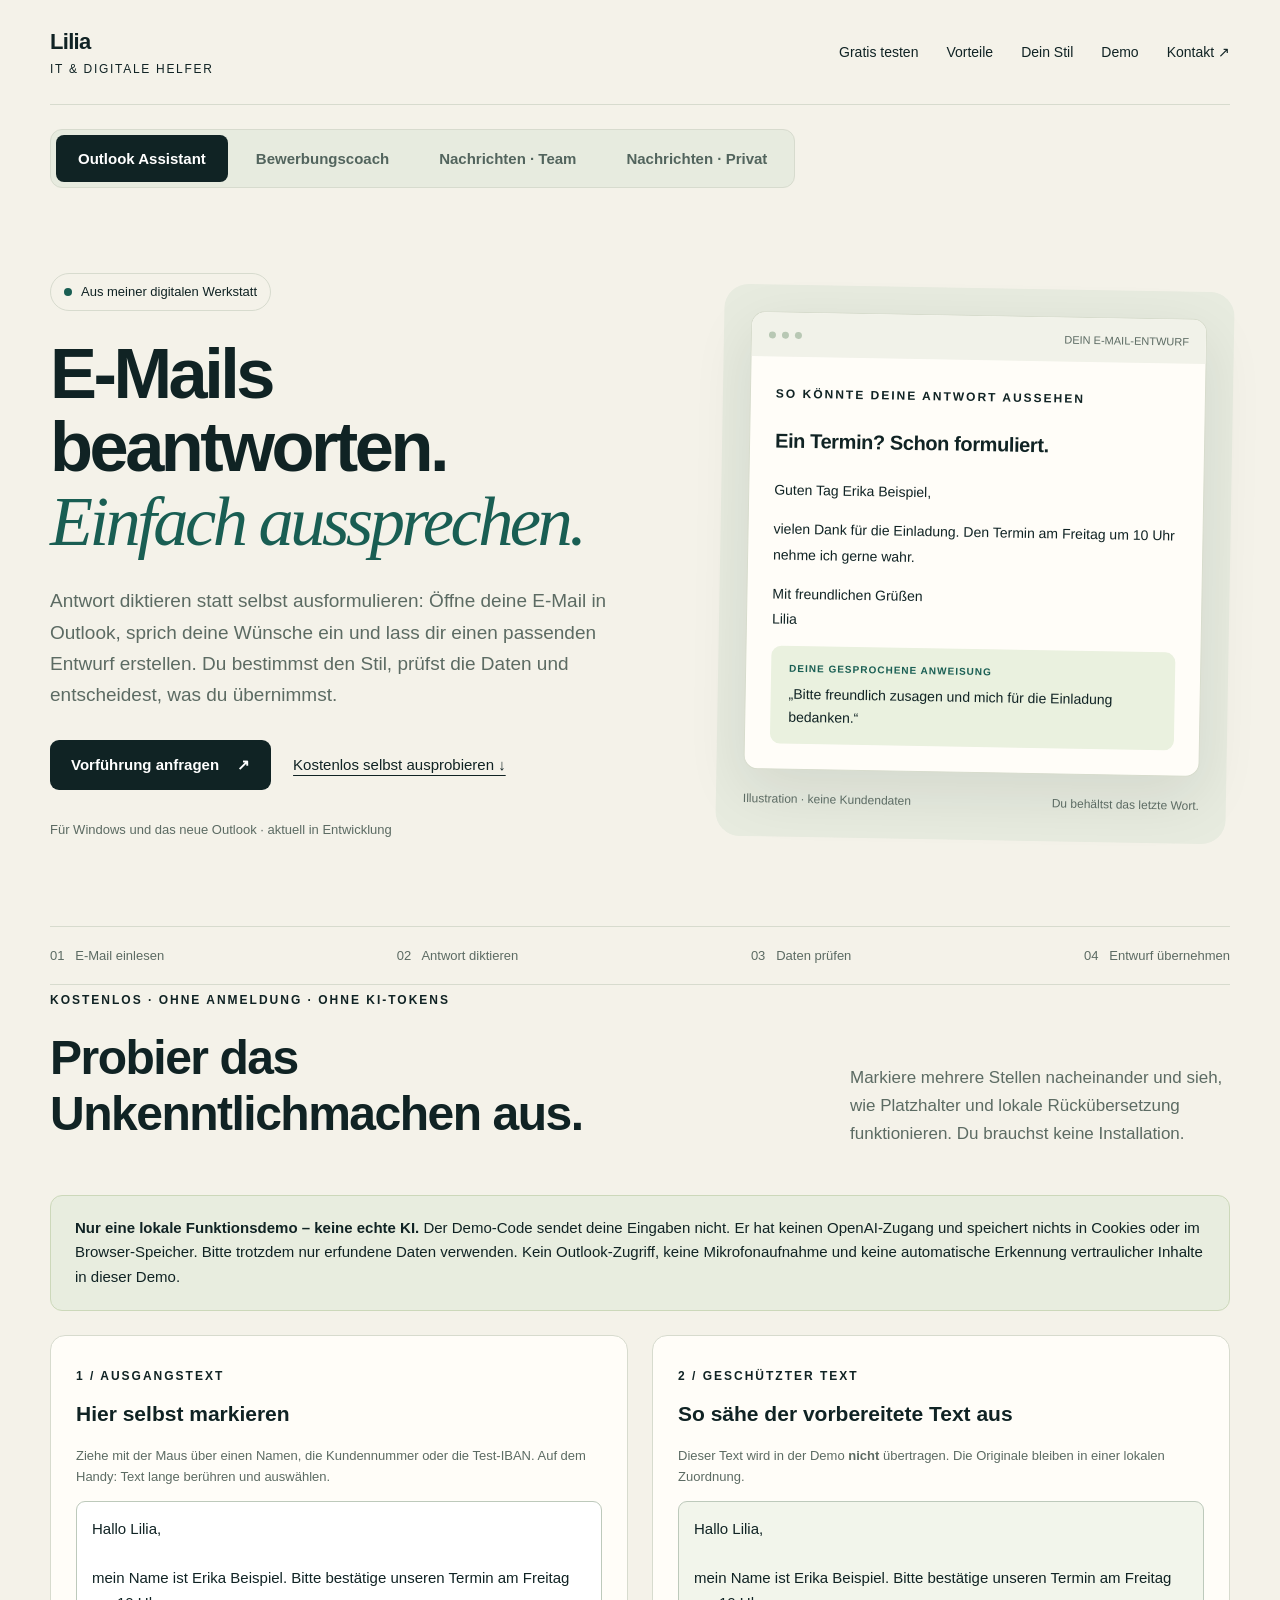
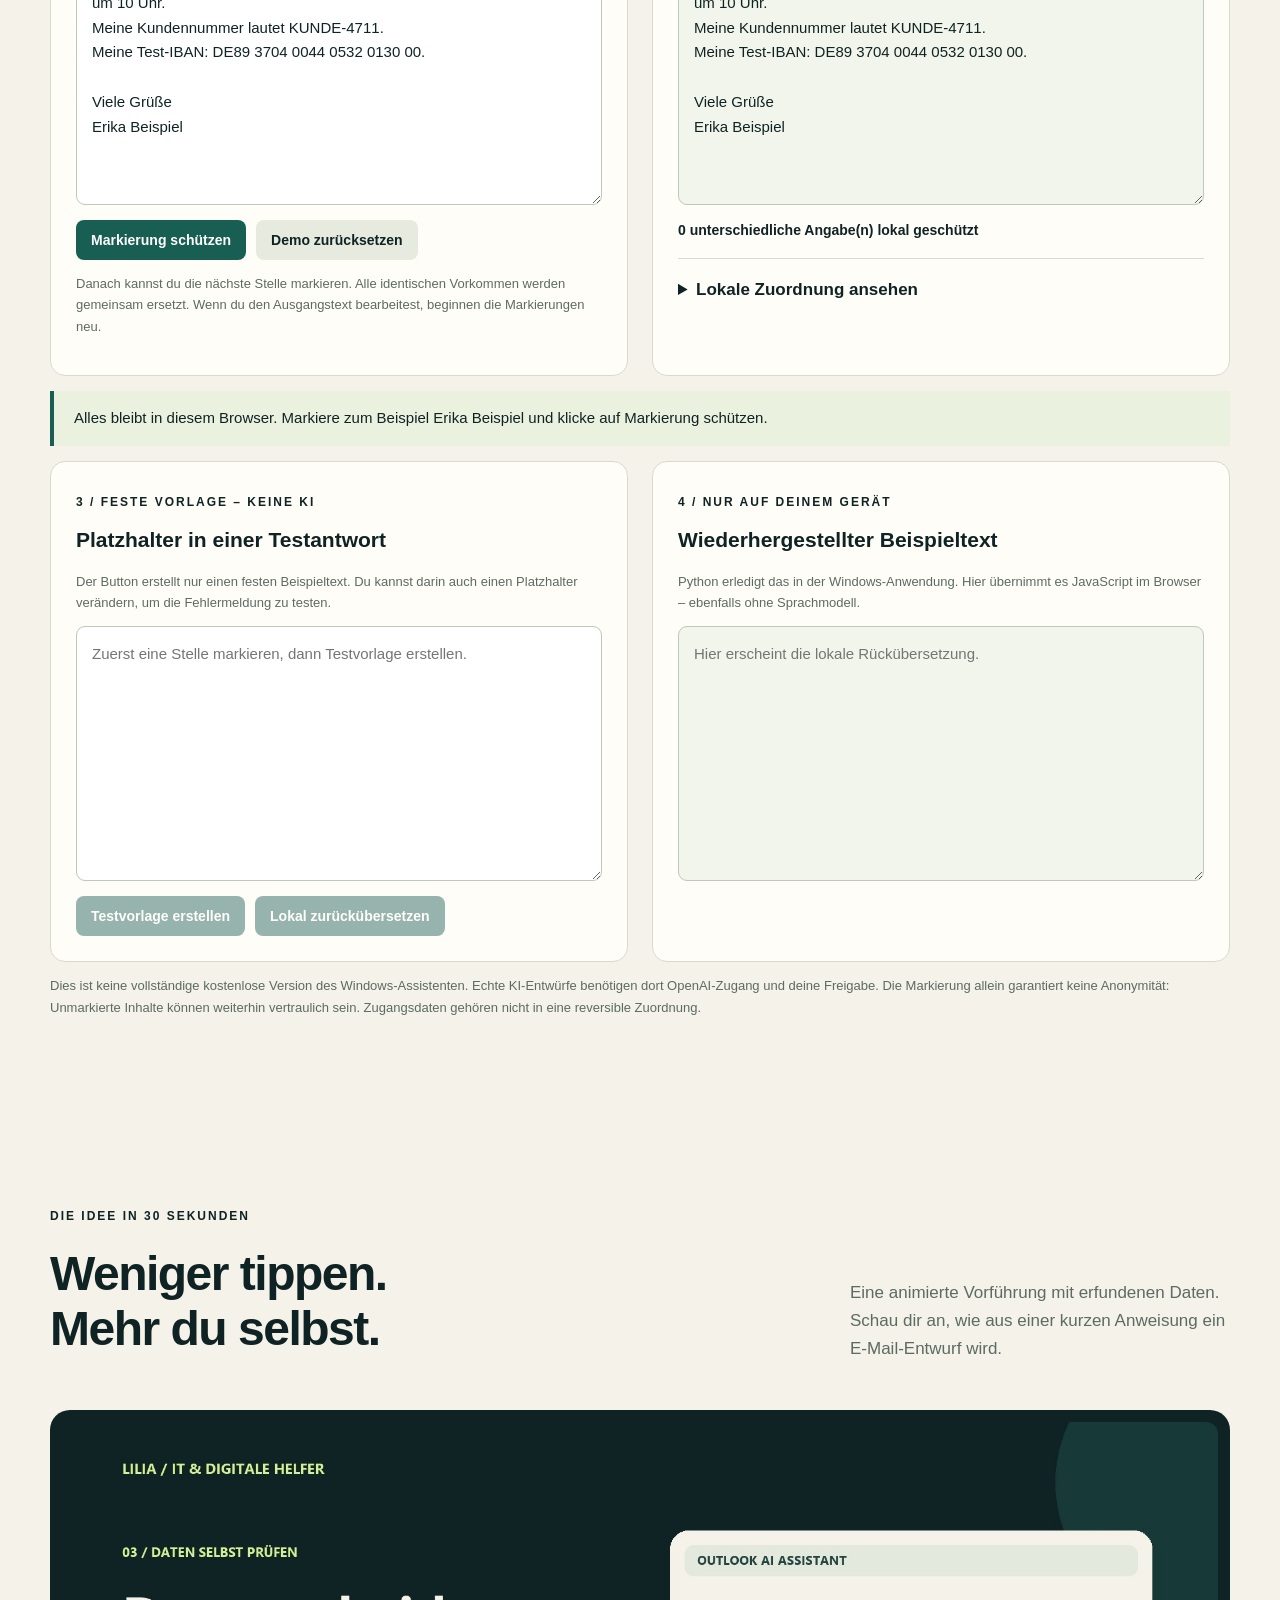
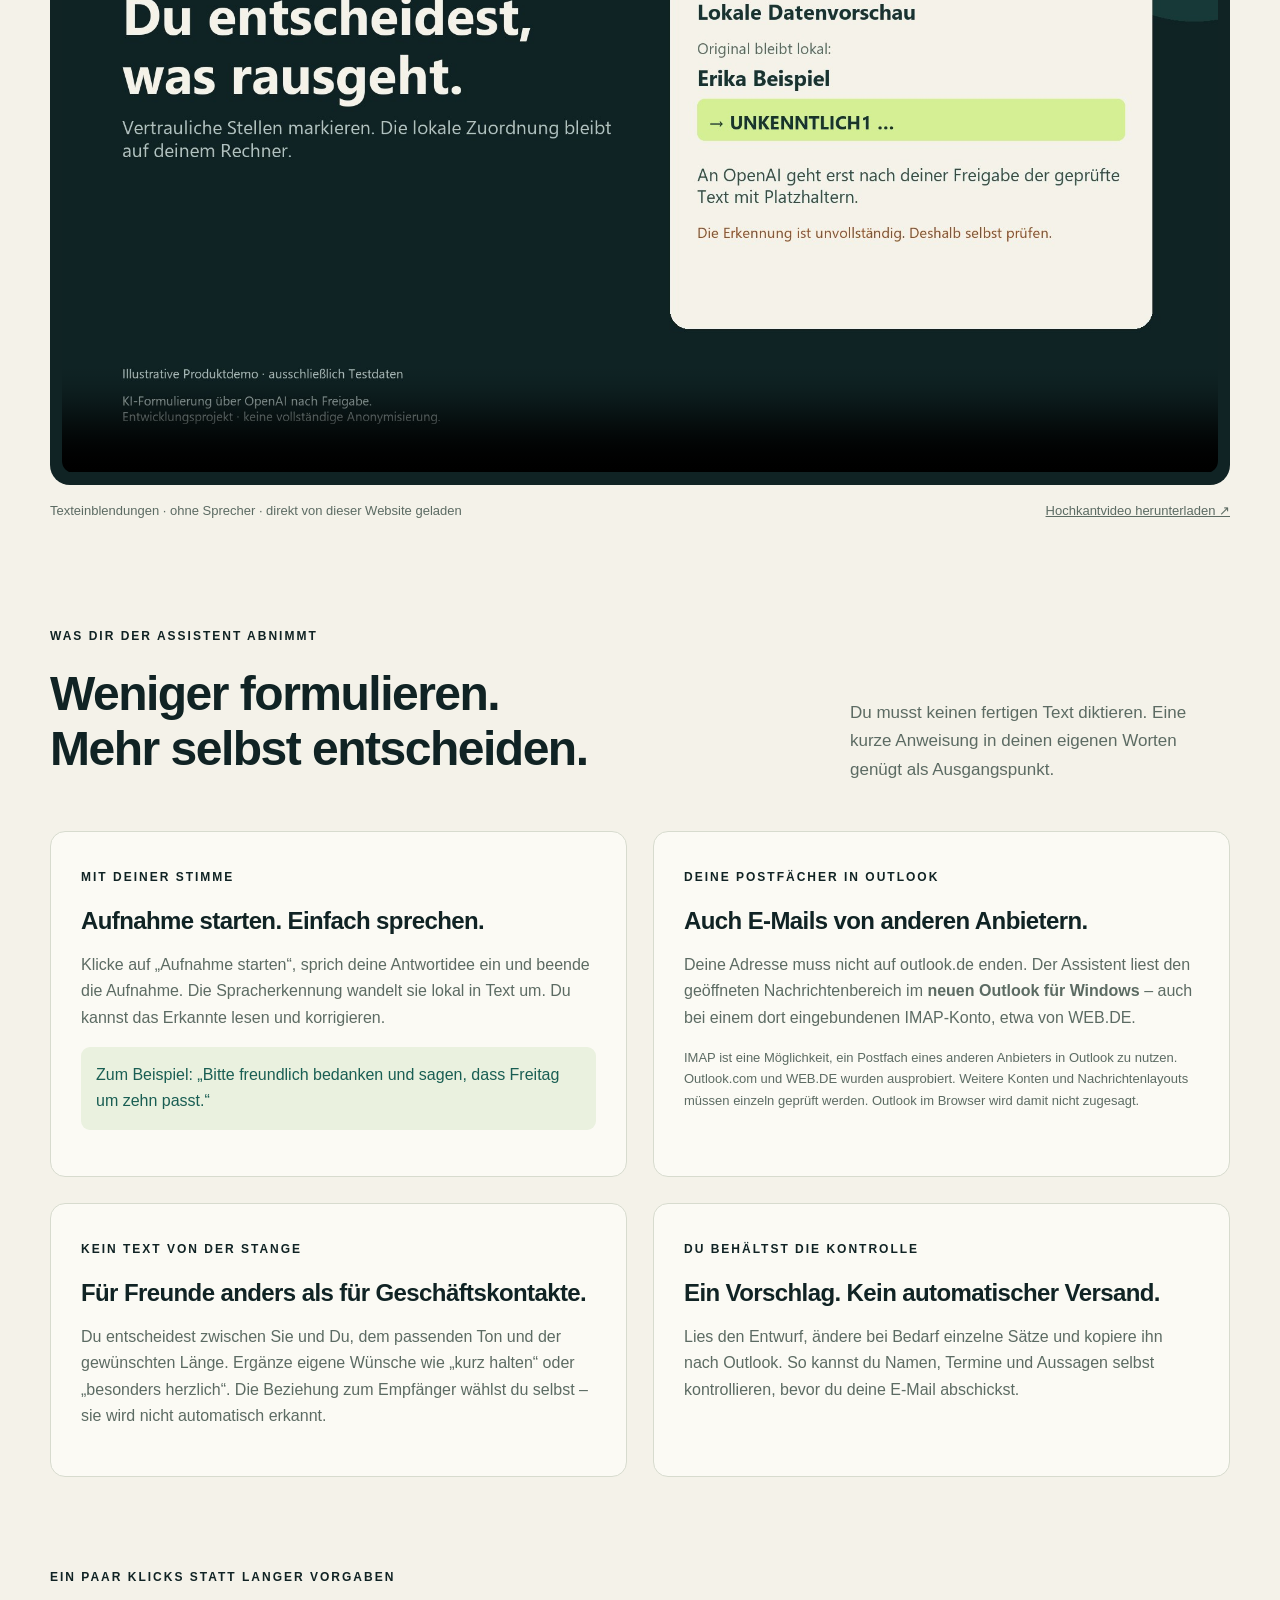
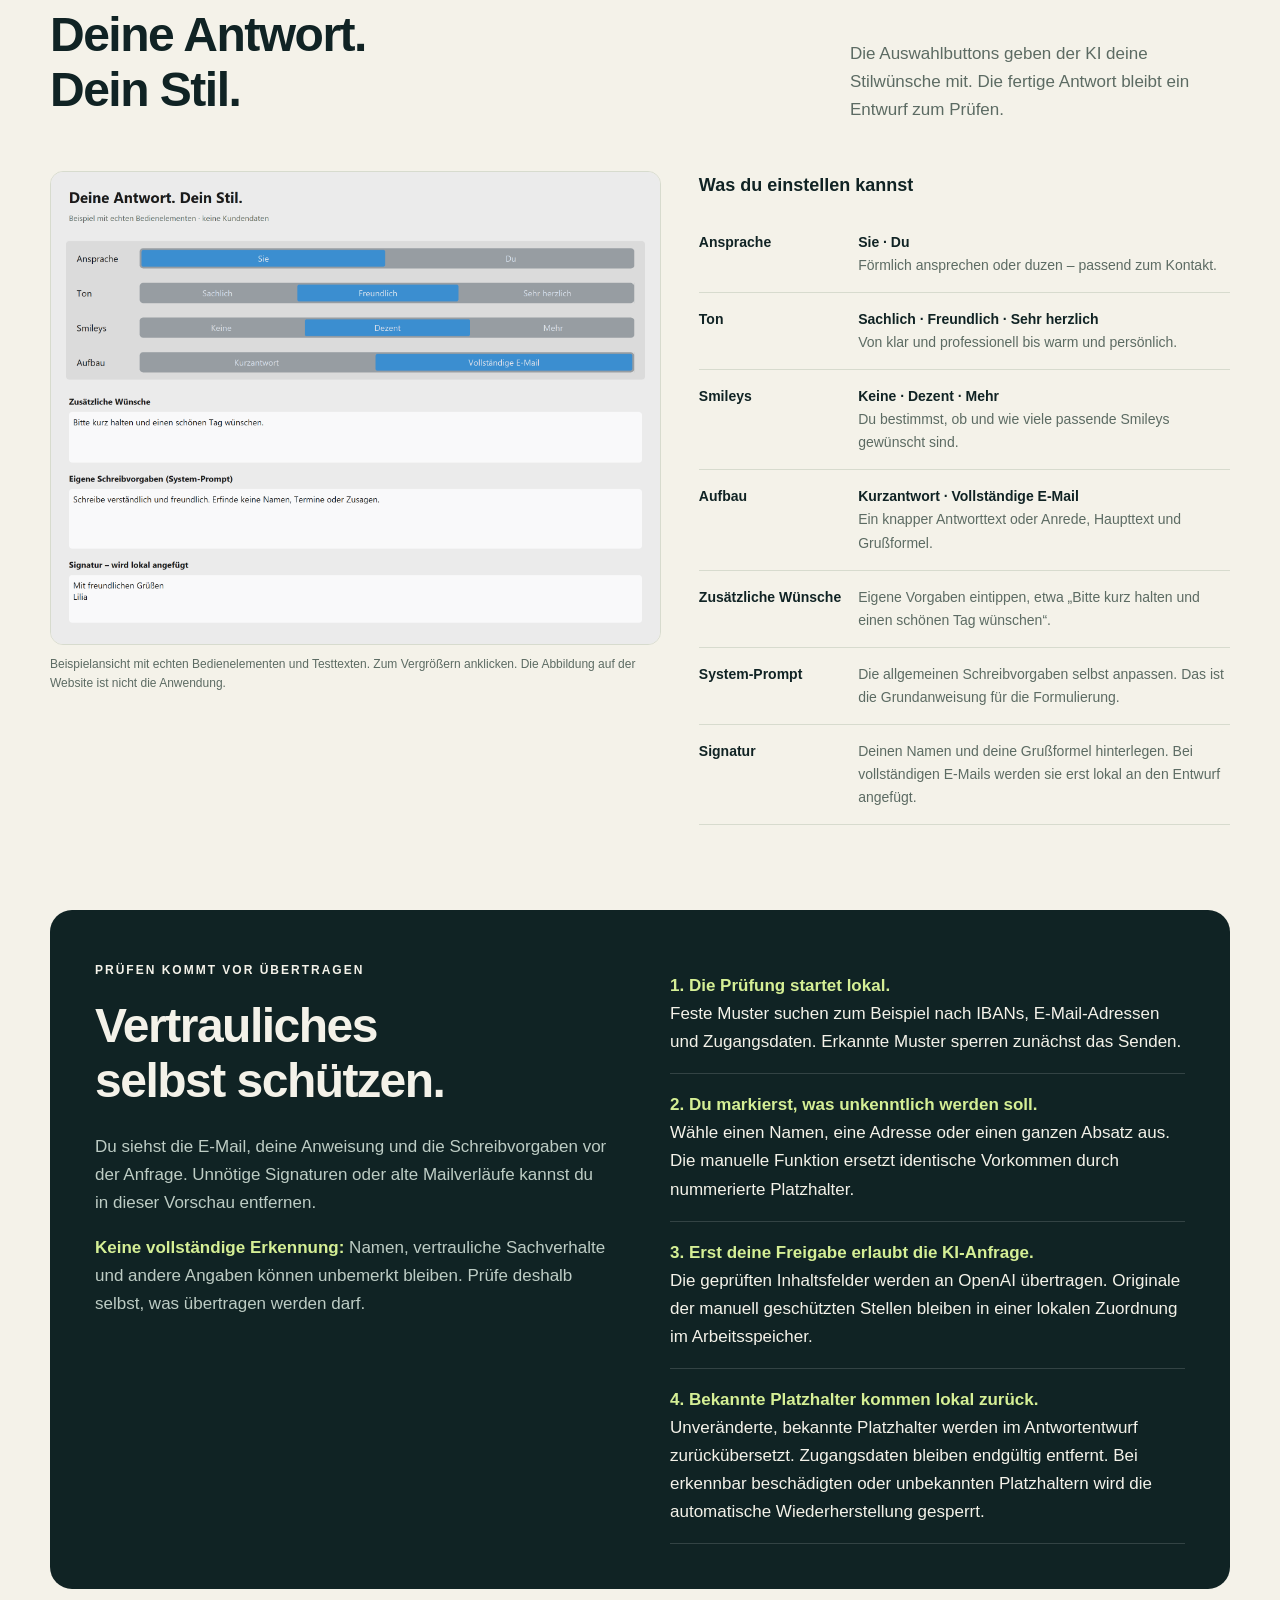
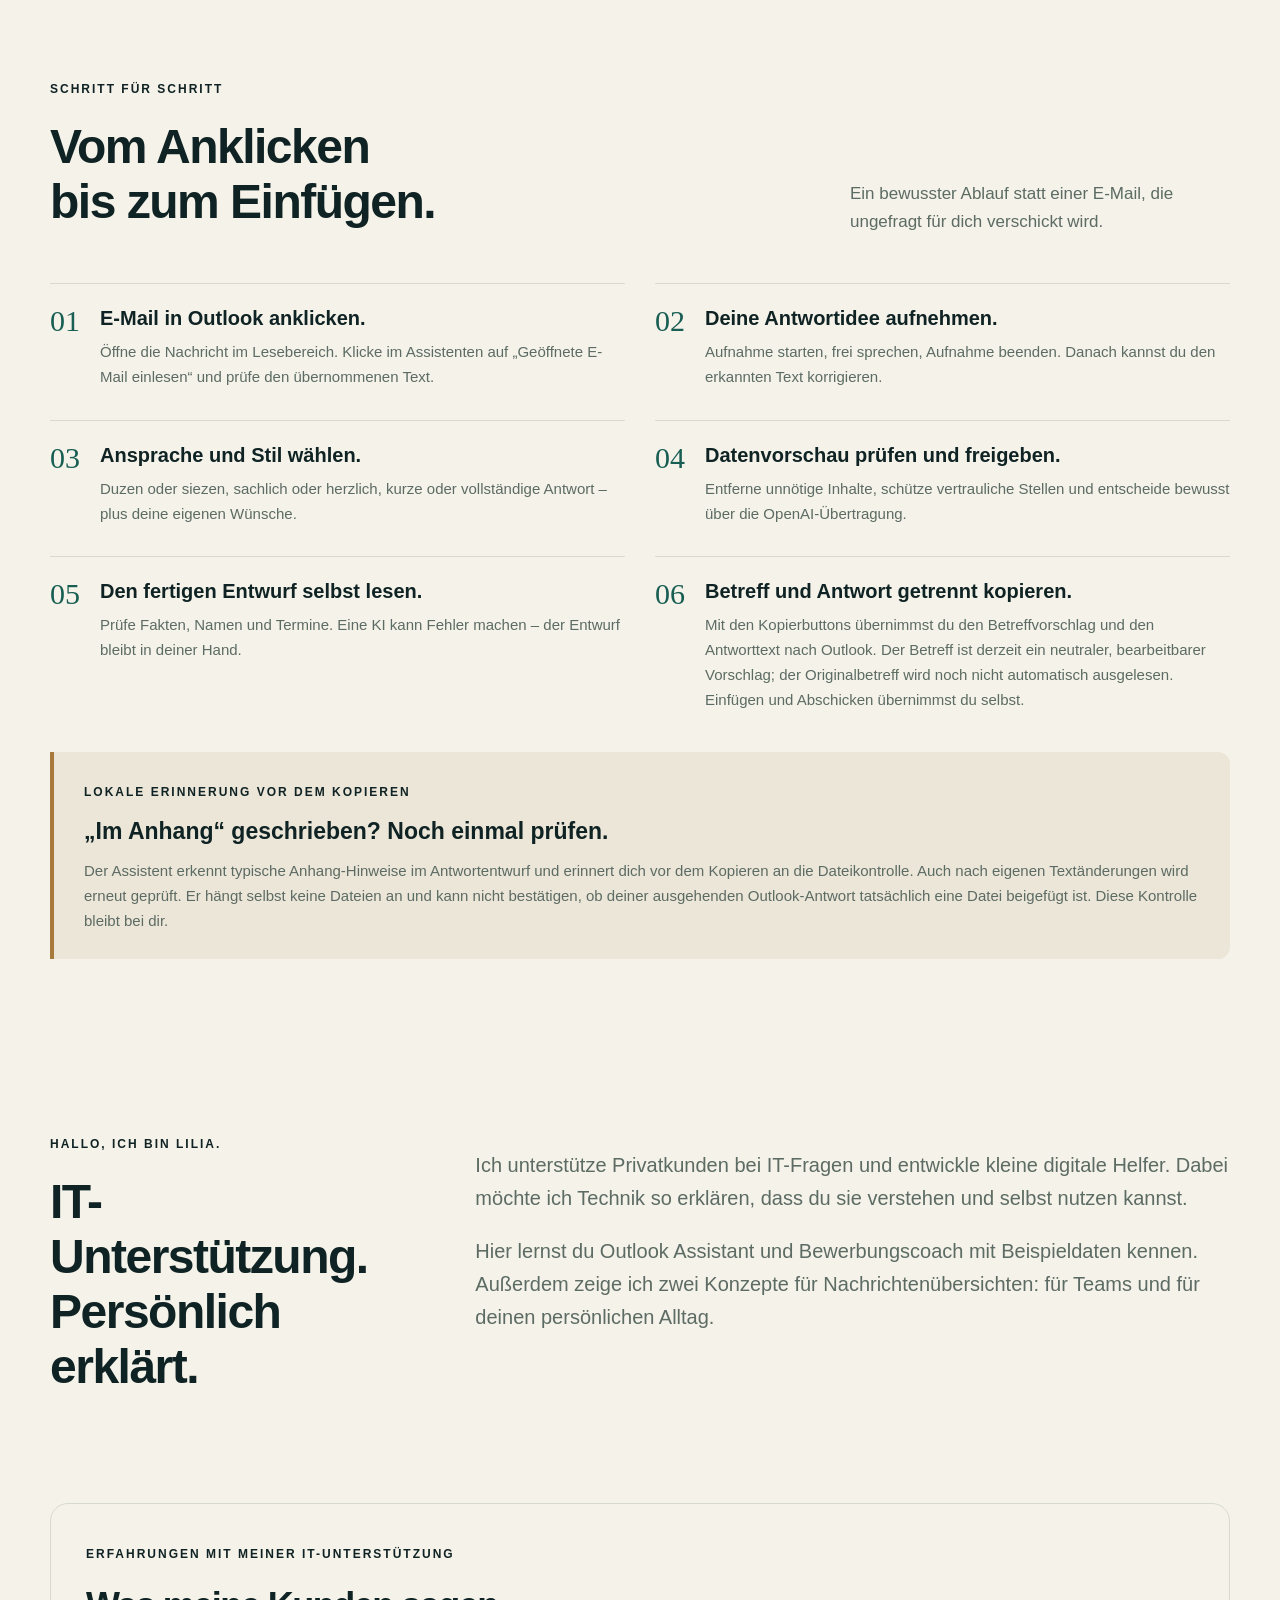
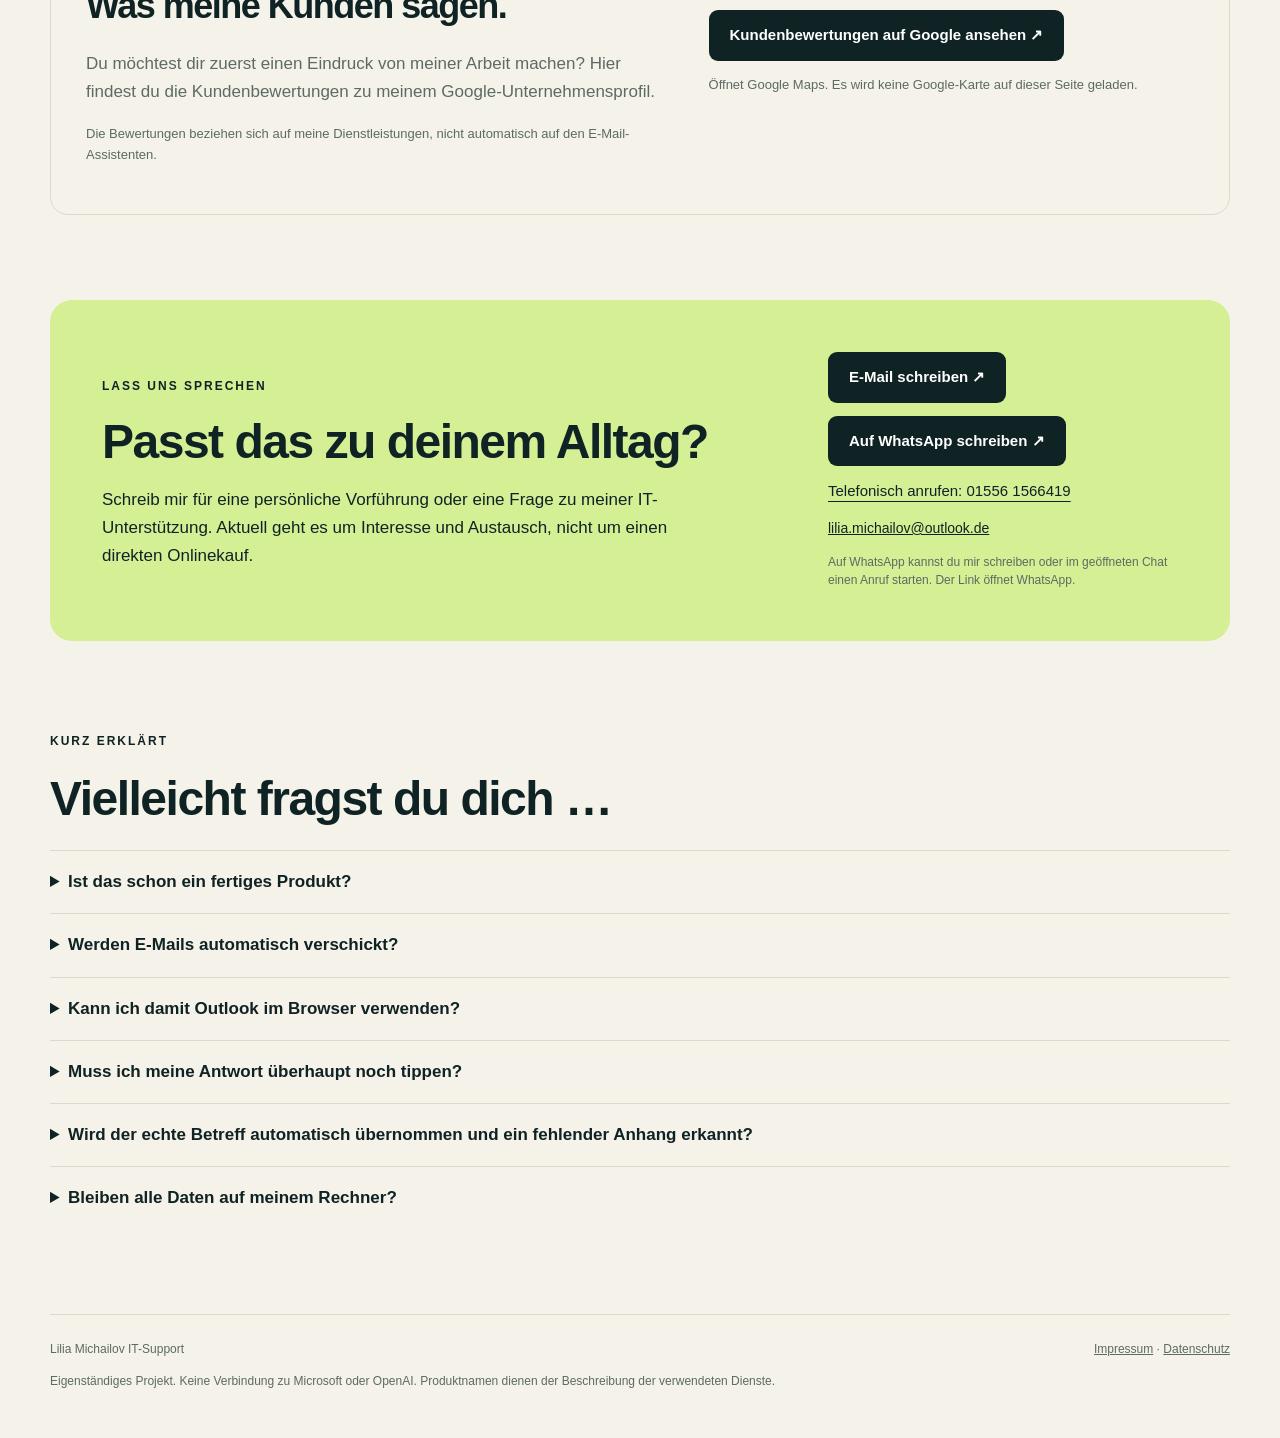
==== commit 78001f69: "Add NachrichtenKompass team and private concept tabs" ====
--- a/index.html
+++ b/index.html
@@ -2,7 +2,7 @@
 <html lang="de">
 <head>
 <meta charset="utf-8"><meta http-equiv="Content-Security-Policy" content="connect-src 'none'; object-src 'none'; base-uri 'none'; form-action 'none'"><meta name="viewport" content="width=device-width,initial-scale=1">
-<meta name="description" content="Persönliche IT-Unterstützung von Lilia und ein kleiner E-Mail-Assistent für Windows. Antworten diktieren, Stil wählen, vertrauliche Stellen lokal markieren und Entwürfe selbst prüfen. Outlook Assistant und Bewerbungscoach: Entdecke beide Demos.">
+<meta name="description" content="Persönliche IT-Unterstützung von Lilia und ein kleiner E-Mail-Assistent für Windows. Antworten diktieren, Stil wählen, vertrauliche Stellen lokal markieren und Entwürfe selbst prüfen. Outlook Assistant, Bewerbungscoach und zwei NachrichtenKompass-Konzepte für Teams und Privatpersonen mit erfundenen Beispielen entdecken.">
 <meta name="theme-color" content="#102324"><title>Lilia · IT & digitale Helfer</title>
 <style>
 :root{--ink:#102324;--paper:#f4f2e9;--muted:#5c6b63;--line:#d7dbce;--accent:#d5ef95;--green:#195e53}*{box-sizing:border-box}html{scroll-behavior:smooth;scroll-padding-top:90px}body{margin:0;background:var(--paper);color:var(--ink);font-family:"Segoe UI",Arial,sans-serif;font-size:17px;line-height:1.65}a{color:inherit}button,a{-webkit-tap-highlight-color:transparent}a:focus-visible,video:focus-visible,summary:focus-visible{outline:3px solid #b36e28;outline-offset:5px}.wrap{width:min(1180px,calc(100% - 48px));margin:auto}nav{display:flex;justify-content:space-between;align-items:center;padding:24px 0;border-bottom:1px solid var(--line);gap:20px}.brand{text-decoration:none;font-weight:750;font-size:22px;letter-spacing:-.7px}.brand small{font-size:12px;display:block;letter-spacing:1.7px;font-weight:500;text-transform:uppercase}.navlinks{display:flex;gap:28px;font-size:14px}.navlinks a{text-decoration:none}.eyebrow{font-size:12px;font-weight:700;letter-spacing:2px;text-transform:uppercase}.pill{display:inline-flex;align-items:center;gap:9px;font-size:13px;border:1px solid var(--line);padding:7px 13px;border-radius:99px}.dot{width:8px;height:8px;background:var(--green);border-radius:50%}.hero{padding:85px 0 72px;display:grid;grid-template-columns:1.18fr 1fr;gap:68px;align-items:center}h1{font-size:clamp(44px,5.5vw,77px);line-height:1.05;letter-spacing:-3.5px;font-weight:650;margin:26px 0}h1 em{font-family:Georgia,serif;font-weight:400;color:var(--green)}.lead{max-width:570px;font-size:19px;color:var(--muted)}.actions{display:flex;flex-wrap:wrap;align-items:center;gap:22px;margin:29px 0}.button{display:inline-flex;text-decoration:none;background:var(--ink);color:white;border-radius:9px;padding:13px 21px;align-items:center;gap:18px;font-size:15px;font-weight:600}.button:hover{background:var(--green)}.textlink{text-underline-offset:5px;font-size:15px}.note{font-size:13px;color:var(--muted)}.preview{background:#e7ebdf;border-radius:24px;padding:27px;transform:rotate(1deg);position:relative}.window{background:#fffdf8;border:1px solid #d7dccd;box-shadow:0 20px 60px #10232418;border-radius:14px;overflow:hidden}.windowbar{background:#f1f2e9;padding:13px 17px;font-size:11px;color:var(--muted);display:flex;gap:6px;align-items:center}.windowbar i{height:7px;width:7px;border-radius:50%;background:#b8c8b4}.windowbar span{margin-left:auto}.mail{padding:25px;font-size:14px}.mail h3{font-size:20px;letter-spacing:-.4px}.mail p{line-height:1.8}.voice{background:#eaf1df;padding:15px 18px;border-radius:10px;font-size:14px}.voice small{display:block;color:var(--green);font-weight:700;font-size:10px;letter-spacing:1px;margin-bottom:5px}.stamp{margin:20px 0 0;font-size:12px;display:flex;justify-content:space-between;color:var(--muted)}.band{border-top:1px solid var(--line);border-bottom:1px solid var(--line);display:flex;justify-content:space-between;gap:18px;padding:18px 0;font-size:13px;color:var(--muted)}section{padding:85px 0}h2{font-size:clamp(31px,4vw,48px);line-height:1.15;letter-spacing:-1.5px;font-weight:600;margin:17px 0 24px}.sectionhead{display:flex;justify-content:space-between;gap:50px;align-items:end;margin-bottom:30px}.sectionhead p{color:var(--muted);max-width:380px}.video-shell{background:var(--ink);border-radius:20px;overflow:hidden;padding:12px}video{display:block;width:100%;aspect-ratio:16/9;border-radius:12px;background:var(--ink)}.video-meta{display:flex;flex-wrap:wrap;justify-content:space-between;gap:15px;font-size:13px;color:var(--muted);padding:15px 0}.steps{display:grid;grid-template-columns:repeat(3,1fr);gap:35px}.step{border-top:1px solid var(--line);padding-top:20px}.number{font-family:Georgia,serif;color:var(--green);font-size:35px}.step h3{font-size:21px;margin:12px 0}.step p{font-size:16px;color:var(--muted)}.privacy{background:var(--ink);color:var(--paper);border-radius:22px;padding:45px;display:grid;grid-template-columns:1fr 1fr;gap:60px}.privacy h2{margin-top:15px}.privacy p{color:#bdccc4}.privacy ul{margin:0;padding:0;list-style:none}.privacy li{padding:17px 0;border-bottom:1px solid #ffffff25}.privacy strong{color:var(--accent)}.about{display:grid;grid-template-columns:.65fr 1.4fr;gap:75px;align-items:start}.about p{color:var(--muted);font-size:20px}.contact{padding:52px;background:var(--accent);border-radius:22px;display:flex;align-items:center;justify-content:space-between;gap:40px}.contact h2{margin:0 0 12px}.contact p{max-width:580px;margin-bottom:0}.contact .button{white-space:nowrap}.pending{font-size:13px;max-width:270px}details{border-top:1px solid var(--line);padding:17px 0}summary{font-weight:600;cursor:pointer}details p{max-width:850px;color:var(--muted)}footer{border-top:1px solid var(--line);padding:25px 0 35px;font-size:12px;color:var(--muted)}.footerline{display:flex;justify-content:space-between;gap:20px}.draftnotice{padding:10px 20px;text-align:center;font-size:12px;background:#ead8bd;color:#61411f}@media(max-width:800px){.hero{grid-template-columns:1fr;gap:35px;padding:48px 0}.preview{transform:none}.sectionhead,.contact{display:block}.steps{grid-template-columns:1fr;gap:24px}.privacy,.about{grid-template-columns:1fr;gap:20px}.privacy,.contact{padding:27px}section{padding:55px 0}.contact .button{margin-top:25px}.band{flex-wrap:wrap;justify-content:start;column-gap:25px}.navlinks{gap:16px}h1{letter-spacing:-2px}.sectionhead p{max-width:none}.footerline{flex-direction:column}}@media(prefers-reduced-motion:reduce){html{scroll-behavior:auto}}
@@ -15,6 +15,8 @@
 .reviews-panel{border:1px solid var(--line);border-radius:18px;padding:35px;display:grid;grid-template-columns:1.2fr 1fr;gap:40px;align-items:center}.reviews-panel h2{font-size:36px}.reviews-panel p{color:var(--muted)}.reviews-panel .button{white-space:normal}@media(max-width:800px){.reviews-panel{grid-template-columns:1fr;padding:25px;gap:15px}}
 </style>
 <link rel="stylesheet" href="assets/product-tabs.css">
+<link rel="stylesheet" href="assets/nachrichten-demo.css">
+<script src="assets/nachrichten-demo.js" defer></script>
 <script src="assets/product-tabs.js" defer></script>
 </head>
 <body>
@@ -24,6 +26,8 @@
 <div class="wrap product-switcher"><div role="tablist" aria-label="Digitale Helfer auswählen">
 <button type="button" id="tab-outlook" role="tab" aria-selected="true" aria-controls="product-outlook">Outlook Assistant</button>
 <button type="button" id="tab-bewerbungscoach" role="tab" aria-selected="false" aria-controls="product-bewerbungscoach" tabindex="-1">Bewerbungscoach</button>
+<button type="button" id="tab-team" role="tab" aria-selected="false" aria-controls="product-team" tabindex="-1">Nachrichten · Team</button>
+<button type="button" id="tab-privat" role="tab" aria-selected="false" aria-controls="product-privat" tabindex="-1">Nachrichten · Privat</button>
 </div></div>
 <main>
 <div id="product-outlook" role="tabpanel" aria-labelledby="tab-outlook">
@@ -92,7 +96,37 @@
 <iframe class="coach-frame" src="bewerbungscoach/" title="Bewerbungscoach mit fiktiven Beispieldaten" loading="lazy" allow="microphone"></iframe>
 </section>
 </div>
-<section class="wrap about"><div><span class="eyebrow">Hallo, ich bin Lilia.</span><h2>IT-Unterstützung.<br>Persönlich erklärt.</h2></div><div><p>Ich unterstütze Privatkunden bei IT-Fragen und entwickle kleine digitale Helfer. Dabei möchte ich Technik so erklären, dass du sie verstehen und selbst nutzen kannst.</p><p>Outlook Assistant und Bewerbungscoach sind zwei meiner aktuellen Projekte. Beide kannst du hier mit Beispieldaten kennenlernen.</p></div></section>
+<div id="product-team" role="tabpanel" aria-labelledby="tab-team" hidden>
+<div class="wrap"><div class="hero compass-hero"><div><span class="pill concept-pill"><span class="dot"></span> NachrichtenKompass · Konzept für Teams</span><h1>Wer macht was?<br><em>Alle im Überblick.</em></h1><p class="lead">Aus freigegebenen Nachrichten, Bildern und Absprachen soll eine gemeinsame Übersicht werden: Zuständigkeiten, Orte, Termine und offene Rückmeldungen – mit Bezug zur jeweiligen Quelle.</p><div class="actions"><a class="button" href="#team-beispiel">Team-Beispiel ausprobieren <span>↓</span></a><a class="textlink" href="#kontakt">Über die Idee sprechen ↗</a></div><p class="note">Ein geplanter Ausbau. Team-Zugänge, Nachrichtenimport und Fotoauswertung sind noch nicht verfügbar.</p></div>
+<aside class="compass-sheet" aria-label="Erfundene Vorschau einer Team-Übersicht"><span class="compass-label">So könnte eine Übergabe aussehen</span><h2>Eine Meldung.<br>Ein klarer Gesprächsstand.</h2><dl><div><dt>Wo</dt><dd>Lager · Tor 2</dd></div><div><dt>Wer</dt><dd>Person B übernimmt die Absperrung.<small>Zugesagt bis 10 Uhr.</small></dd></div><div><dt>Offen</dt><dd>Rückmeldung der Haustechnik.<small>Erledigung noch nicht bestätigt.</small></dd></div></dl><p class="compass-note">Fiktive Vorschau · keine echte Betriebsmeldung</p></aside></div>
+<div class="band compass-band"><span>01 &nbsp; Inhalte bewusst bereitstellen</span><span>02 &nbsp; Aufgaben und Termine überblicken</span><span>03 &nbsp; Mit den Quellen abgleichen</span></div></div>
+<section id="team-beispiel" class="wrap compass-section"><div class="sectionhead"><div><span class="eyebrow">Team-Alltag zum Anklicken</span><h2>Zuständigkeiten sehen.<br>Offenes erkennen.</h2></div><p>Wechsle zwischen einer Meldung mit Bildhinweis und einer Projektübergabe. Die Ergebnisse sind vorbereitete Beispiele.</p></div>
+<div class="compass-notice"><strong>Lokale Konzeptdemo, keine echte KI.</strong> Keine Anmeldung, keine Uploads und keine Speicherung deiner Eingaben. Es gibt nur erfundene Beispieldaten. Die Illustration wird nicht analysiert; die Namensmaskierung gilt nur für diese Beispiele.</div>
+<div class="compass-demo" data-compass-demo="team">
+<div class="compass-toolbar"><label class="compass-select" for="team-scenario">Erfundenes Beispiel<select id="team-scenario" data-scenario></select></label><label class="compass-mask" for="team-mask"><input id="team-mask" type="checkbox" data-mask checked> Namen maskieren</label></div>
+<div class="compass-columns"><div class="compass-conversation"><span class="eyebrow">Die Ausgangsnachrichten</span><h3>Ein Gespräch. Mehrere Hinweise.</h3><ol class="compass-messages" data-messages></ol></div>
+<div class="compass-result"><span class="eyebrow">Vorbereitete Beispielübersicht</span><h3>Das lässt sich daraus ablesen.</h3><p class="compass-empty" data-empty>Zeige die Übersicht an und vergleiche sie mit den Nachrichten. Zugesagt bedeutet dabei noch nicht erledigt.</p><dl id="team-result" data-result hidden></dl></div></div>
+<div class="compass-foot"><button type="button" data-show aria-controls="team-result">Beispielübersicht anzeigen</button><button type="button" class="secondary" data-copy disabled>Übersicht kopieren</button><p class="compass-status" data-status role="status" aria-live="polite">Die Beispieldemo wird vorbereitet …</p></div>
+</div><noscript><p class="compass-notice">Für die interaktive Beispieldemo wird JavaScript benötigt. Die übrigen Produktinformationen bleiben lesbar.</p></noscript>
+<div class="compass-invite"><p><strong>Wäre das für dein Team hilfreich?</strong><br>Erzähl mir, welche Absprachen in eurem Alltag untergehen. Wir besprechen gemeinsam den gewünschten Ablauf und einen möglichen Pilotumfang.</p><a class="button" href="mailto:lilia.michailov@outlook.de?subject=Interesse%20an%20NachrichtenKompass%20Team">Pilotgespräch anfragen ↗</a></div></section>
+<section class="wrap compass-section" style="padding-top:0"><div class="sectionhead"><div><span class="eyebrow">Für einen möglichen Ausbau</span><h2>Arbeitsinhalte teilen.<br>Zuständigkeiten verstehen.</h2></div><p>Das ist die geplante Richtung. Die Browserdemo zeigt Beispiele, noch keinen fertigen Team-Dienst.</p></div><div class="compass-features"><article class="compass-feature"><span class="eyebrow">Kontext</span><h3>Nachricht und Bild zusammen.</h3><p>Ausgewählte Inhalte sollen zum passenden Projekt gehören. Bildtexte und unklare Stellen müssten geprüft und mit ihrer Quelle verknüpft werden.</p></article><article class="compass-feature"><span class="eyebrow">Status</span><h3>Zugesagt ist noch nicht erledigt.</h3><p>Aufgaben, Fristen und fehlende Rückmeldungen sollen getrennt sichtbar sein. Fehlt eine Zuständigkeit, bleibt sie ausdrücklich offen.</p></article><article class="compass-feature"><span class="eyebrow">Zugriff</span><h3>Ein Bereich für euer Team.</h3><p>Geteilte Arbeitsbereiche und passende Leserechte sind vorgesehen. Persönliche Nachrichten sollen in einem eigenen Bereich bleiben.</p></article></div></section>
+<section class="wrap compass-faq"><details><summary>Kann ich hier eigene Nachrichten oder Fotos hochladen?</summary><p>Diese Seite zeigt ausschließlich vorbereitete Beispiele. Allgemeiner Import, Fotoauswertung und Zusammenarbeit mehrerer Nutzer müssen erst umgesetzt und geprüft werden.</p></details><details><summary>Ist die Namensmaskierung eine Garantie für Anonymität?</summary><p>Die Demo ersetzt nur die erfundenen Namen im ausgewählten Beispiel. Echte Texte, Orte und Bilder können weitere identifizierende Angaben enthalten. Eine solche Prüfung ist noch keine verfügbare Funktion dieser Seite.</p></details></section>
+</div>
+<div id="product-privat" class="compass-private" role="tabpanel" aria-labelledby="tab-privat" hidden>
+<div class="wrap"><div class="hero compass-hero"><div><span class="pill concept-pill"><span class="dot"></span> NachrichtenKompass · Konzept für dich</span><h1>Den Faden finden.<br><em>In deinen Worten.</em></h1><p class="lead">Was war vereinbart? Welche Frage ist noch offen? Eine persönliche Nachrichtenübersicht soll dir helfen, Gespräche wieder aufzunehmen und aus deiner eigenen Idee einen passenden Antwortentwurf zu machen.</p><div class="actions"><a class="button" href="#privat-beispiel">Privates Beispiel ausprobieren <span>↓</span></a><a class="textlink" href="#kontakt">Interesse anmelden ↗</a></div><p class="note">Konzept für bewusst importierte Texte. Ein allgemeiner Messenger-Zugriff und ein persönliches Konto sind noch nicht umgesetzt.</p></div>
+<aside class="compass-sheet" aria-label="Erfundene Vorschau einer persönlichen Übersicht"><span class="compass-label">Dein Gesprächsfaden</span><h2>Die Verabredung<br>auf einen Blick.</h2><dl><div><dt>Wann</dt><dd>Donnerstag · 18:30 Uhr<small>Der letzte Vorschlag im Beispiel.</small></dd></div><div><dt>Wo</dt><dd>Am Bahnhof</dd></div><div><dt>Offen</dt><dd>Die ausdrückliche Bestätigung von Person B.</dd></div></dl><p class="compass-note">Erfundenes Gespräch · keine privaten Chatdaten</p></aside></div><div class="band compass-band"><span>01 &nbsp; Den Gesprächsstand überblicken</span><span>02 &nbsp; Deine eigene Idee festhalten</span><span>03 &nbsp; Antwort lesen und selbst übernehmen</span></div></div>
+<section id="privat-beispiel" class="wrap compass-section"><div class="sectionhead"><div><span class="eyebrow">Deine Übersicht zum Ausprobieren</span><h2>Weniger nachlesen.<br>Bewusst antworten.</h2></div><p>Eine Gruppenabsprache oder eine eigene Antwortidee: Schau dir an, was in einer Übersicht stehen könnte und was noch nicht feststeht.</p></div><div class="compass-notice"><strong>Erfundene Beispiele, feste Ergebnisse.</strong> Die Buttons zeigen vorbereitete Vorlagen. Hier wird keine KI angesprochen, kein Mikrofon aktiviert und nichts an einen Nachrichtenanbieter übertragen.</div>
+<div class="compass-demo" data-compass-demo="privat">
+<div class="compass-toolbar"><label class="compass-select" for="privat-scenario">Erfundenes Beispiel<select id="privat-scenario" data-scenario></select></label><label class="compass-mask" for="privat-mask"><input id="privat-mask" type="checkbox" data-mask checked> Namen maskieren</label></div>
+<div class="compass-columns"><div class="compass-conversation"><span class="eyebrow">Die Ausgangsnachrichten</span><h3>Ein Gespräch. Mehrere Hinweise.</h3><ol class="compass-messages" data-messages></ol></div>
+<div class="compass-result"><span class="eyebrow">Vorbereitete Beispielübersicht</span><h3>Das lässt sich daraus ablesen.</h3><p class="compass-empty" data-empty>Zeige die Übersicht an und vergleiche sie mit den Nachrichten. Zugesagt bedeutet dabei noch nicht erledigt.</p><dl id="privat-result" data-result hidden></dl></div></div>
+<div class="compass-foot"><button type="button" data-show aria-controls="privat-result">Beispielübersicht anzeigen</button><button type="button" class="secondary" data-copy disabled>Übersicht kopieren</button><p class="compass-status" data-status role="status" aria-live="polite">Die Beispieldemo wird vorbereitet …</p></div>
+</div><noscript><p class="compass-notice">Für die interaktive Beispieldemo wird JavaScript benötigt. Die übrigen Produktinformationen bleiben lesbar.</p></noscript>
+<div class="compass-invite"><p><strong>Was würdest du gern schneller wiederfinden?</strong><br>Termine, offene Fragen oder den richtigen Einstieg in eine Antwort? Schreib mir, was dir im Alltag helfen würde.</p><a class="button" href="mailto:lilia.michailov@outlook.de?subject=Interesse%20an%20NachrichtenKompass%20Privat">Interesse per E-Mail ↗</a></div></section>
+<section class="wrap compass-section" style="padding-top:0"><div class="compass-features"><article class="compass-feature"><span class="eyebrow">Verlauf</span><h3>Wissen, wo ihr steht.</h3><p>Zusammenfassungen und der Bezug zu den ursprünglichen Nachrichten sind geplant. Fehlende Bestätigungen sollen sichtbar bleiben.</p></article><article class="compass-feature"><span class="eyebrow">Deine Stimme</span><h3>Eine Idee genügt als Anfang.</h3><p>Eine eigene Notiz oder ein Diktat soll die Grundlage für einen Entwurf bilden. Persönliche Erlebnisse sollen nicht hinzuerfunden werden.</p></article><article class="compass-feature"><span class="eyebrow">Deine Entscheidung</span><h3>Lesen. Ändern. Selbst kopieren.</h3><p>Du prüfst Inhalt und Ton und entscheidest, was du übernimmst. Ein automatisches Versenden ist nicht vorgesehen.</p></article></div></section>
+<section class="wrap compass-faq"><details><summary>Funktioniert das bereits mit allen Nachrichten-Apps?</summary><p>Geplant ist ein Einstieg über bewusst eingefügte Texte und geprüfte Dateiformate. Es gibt hier keine Verbindung zu deinen Konten. Ein automatischer Zugriff auf sämtliche Apps wird nicht zugesichert.</p></details><details><summary>Wie sollen private und berufliche Inhalte getrennt bleiben?</summary><p>Für den Ausbau sind getrennte Bereiche und nachvollziehbare Datenfreigaben vorgesehen. Konten, Speicherung und Teamrechte sind in dieser Konzeptdemo nicht implementiert. Die Beispielseite selbst speichert keine Gesprächsinhalte.</p></details></section>
+</div>
+<section class="wrap about"><div><span class="eyebrow">Hallo, ich bin Lilia.</span><h2>IT-Unterstützung.<br>Persönlich erklärt.</h2></div><div><p>Ich unterstütze Privatkunden bei IT-Fragen und entwickle kleine digitale Helfer. Dabei möchte ich Technik so erklären, dass du sie verstehen und selbst nutzen kannst.</p><p>Hier lernst du Outlook Assistant und Bewerbungscoach mit Beispieldaten kennen. Außerdem zeige ich zwei Konzepte für Nachrichtenübersichten: für Teams und für deinen persönlichen Alltag.</p></div></section>
 <section id="bewertungen" class="wrap" style="padding-top:0"><div class="reviews-panel"><div><span class="eyebrow">Erfahrungen mit meiner IT-Unterstützung</span><h2>Was meine Kunden sagen.</h2><p>Du möchtest dir zuerst einen Eindruck von meiner Arbeit machen? Hier findest du die Kundenbewertungen zu meinem Google-Unternehmensprofil.</p><p class="note">Die Bewertungen beziehen sich auf meine Dienstleistungen, nicht automatisch auf den E-Mail-Assistenten.</p></div><div><a class="button" href="https://maps.app.goo.gl/HiJghJKSwsqeXdnZ7" target="_blank" rel="noopener noreferrer">Kundenbewertungen auf Google ansehen ↗</a><p class="note">Öffnet Google Maps. Es wird keine Google-Karte auf dieser Seite geladen.</p></div></div></section>
 <section id="kontakt" class="wrap" style="padding-top:0"><div class="contact"><div><span class="eyebrow">Lass uns sprechen</span><h2 style="margin-top:15px">Passt das zu deinem Alltag?</h2><p>Schreib mir für eine persönliche Vorführung oder eine Frage zu meiner IT-Unterstützung. Aktuell geht es um Interesse und Austausch, nicht um einen direkten Onlinekauf.</p></div><div id="contact-action" class="contact-links">
 <a class="button" href="mailto:lilia.michailov@outlook.de?subject=Interesse%20an%20IT-Unterst%C3%BCtzung">E-Mail schreiben ↗</a>
@@ -101,7 +135,7 @@
 <a class="contact-address" href="mailto:lilia.michailov@outlook.de">lilia.michailov@outlook.de</a>
 <p class="note">Auf WhatsApp kannst du mir schreiben oder im geöffneten Chat einen Anruf starten. Der Link öffnet WhatsApp.</p>
 </div></div></section>
-<section class="wrap" style="padding-top:0"><span class="eyebrow">Kurz erklärt</span><h2>Vielleicht fragst du dich …</h2><details><summary>Ist das schon ein fertiges Produkt?</summary><p>Der Assistent ist ein Entwicklungsprojekt. Du kannst Interesse anmelden und eine Vorführung anfragen. Verfügbarkeit, Einrichtung und mögliche Kosten besprechen wir persönlich.</p></details><details><summary>Werden E-Mails automatisch verschickt?</summary><p>Nein. Die Anwendung erstellt einen Entwurf, den du prüfst und nach Outlook kopierst. Sie verschickt keine Antwort selbstständig.</p></details><details><summary>Kann ich damit Outlook im Browser verwenden?</summary><p>Die aktuelle Anwendung ist für das neue Outlook unter Windows gebaut. Sie liest dessen sichtbaren Nachrichtenbereich über eine Windows-Schnittstelle aus. Eine Unterstützung von Outlook im Browser, anderen Mailprogrammen oder allen Nachrichtenlayouts wird damit nicht versprochen.</p></details><details><summary>Muss ich meine Antwort überhaupt noch tippen?</summary><p>Du kannst deine Antwortidee vollständig diktieren. Die KI formuliert daraus einen Entwurf. Anklicken, die Datenfreigabe und die inhaltliche Kontrolle bleiben bei dir. Bei Bedarf kannst du erkannte Wörter oder den Entwurf bearbeiten.</p></details><details><summary>Wird der echte Betreff automatisch übernommen und ein fehlender Anhang erkannt?</summary><p>Der Originalbetreff wird noch nicht automatisch ausgelesen; du erhältst einen neutralen, bearbeitbaren Vorschlag mit Kopierbutton. Erwähnt der Antworttext einen Anhang, erscheint eine Erinnerung vor dem Kopieren. Ob die Datei tatsächlich in der ausgehenden Outlook-Antwort hängt, wird nicht automatisch geprüft.</p></details><details><summary>Bleiben alle Daten auf meinem Rechner?</summary><p>Nein. Einlesen, Spracherkennung und die Zuordnung manuell geschützter Stellen erfolgen lokal. Die freigegebenen Inhaltsfelder werden an OpenAI übertragen. Die Prüfung erkennt nicht alle vertraulichen Informationen.</p></details></section>
+<section id="outlook-fragen" class="wrap" style="padding-top:0"><span class="eyebrow">Kurz erklärt</span><h2>Vielleicht fragst du dich …</h2><details><summary>Ist das schon ein fertiges Produkt?</summary><p>Der Assistent ist ein Entwicklungsprojekt. Du kannst Interesse anmelden und eine Vorführung anfragen. Verfügbarkeit, Einrichtung und mögliche Kosten besprechen wir persönlich.</p></details><details><summary>Werden E-Mails automatisch verschickt?</summary><p>Nein. Die Anwendung erstellt einen Entwurf, den du prüfst und nach Outlook kopierst. Sie verschickt keine Antwort selbstständig.</p></details><details><summary>Kann ich damit Outlook im Browser verwenden?</summary><p>Die aktuelle Anwendung ist für das neue Outlook unter Windows gebaut. Sie liest dessen sichtbaren Nachrichtenbereich über eine Windows-Schnittstelle aus. Eine Unterstützung von Outlook im Browser, anderen Mailprogrammen oder allen Nachrichtenlayouts wird damit nicht versprochen.</p></details><details><summary>Muss ich meine Antwort überhaupt noch tippen?</summary><p>Du kannst deine Antwortidee vollständig diktieren. Die KI formuliert daraus einen Entwurf. Anklicken, die Datenfreigabe und die inhaltliche Kontrolle bleiben bei dir. Bei Bedarf kannst du erkannte Wörter oder den Entwurf bearbeiten.</p></details><details><summary>Wird der echte Betreff automatisch übernommen und ein fehlender Anhang erkannt?</summary><p>Der Originalbetreff wird noch nicht automatisch ausgelesen; du erhältst einen neutralen, bearbeitbaren Vorschlag mit Kopierbutton. Erwähnt der Antworttext einen Anhang, erscheint eine Erinnerung vor dem Kopieren. Ob die Datei tatsächlich in der ausgehenden Outlook-Antwort hängt, wird nicht automatisch geprüft.</p></details><details><summary>Bleiben alle Daten auf meinem Rechner?</summary><p>Nein. Einlesen, Spracherkennung und die Zuordnung manuell geschützter Stellen erfolgen lokal. Die freigegebenen Inhaltsfelder werden an OpenAI übertragen. Die Prüfung erkennt nicht alle vertraulichen Informationen.</p></details></section>
 </main>
 <footer class="wrap"><div class="footerline"><span>Lilia Michailov IT-Support</span><span><a href="impressum.html">Impressum</a> · <a href="datenschutz.html">Datenschutz</a></span></div><p>Eigenständiges Projekt. Keine Verbindung zu Microsoft oder OpenAI. Produktnamen dienen der Beschreibung der verwendeten Dienste.</p></footer>
 
--- a/assets/nachrichten-demo.css
+++ b/assets/nachrichten-demo.css
@@ -0,0 +1,4 @@
+.product-switcher [role=tablist]{display:flex;flex-wrap:wrap;width:fit-content;max-width:100%}.product-switcher button{white-space:nowrap}
+body[data-product]:not([data-product=outlook]) .navlinks a:not([href="#kontakt"]){display:none}
+.compass-hero{padding:55px 0 60px;gap:45px}.compass-hero h1{font-size:clamp(40px,5vw,66px)}.concept-pill{background:#ece6d9;border-color:#d9cab0;color:#725329}.concept-pill .dot{background:#a7793b}.compass-sheet{padding:30px;background:#fffdf8;border:1px solid var(--line);border-radius:18px;box-shadow:0 20px 50px #1023240d;min-width:0}.compass-sheet h2{font-size:28px;margin:18px 0 22px}.compass-sheet dl{margin:0}.compass-sheet dl>div{display:grid;grid-template-columns:65px 1fr;gap:18px;padding:13px 0;border-top:1px solid var(--line)}.compass-sheet dt{font-size:12px;letter-spacing:1px;text-transform:uppercase;color:var(--muted);padding-top:3px}.compass-sheet dd{margin:0;font-size:15px}.compass-sheet dd small{display:block;color:var(--muted);margin-top:3px}.compass-label{display:inline-flex;align-items:center;gap:7px;font-size:12px;color:var(--green)}.compass-label:before{content:"";width:7px;height:7px;background:var(--green);border-radius:50%}.compass-note{font-size:13px;color:var(--muted);margin:20px 0 0}.compass-band{flex-wrap:wrap}.compass-section{padding:60px 0}.compass-demo{border:1px solid var(--line);border-radius:20px;background:#fbfaf5;overflow:hidden}.compass-toolbar{display:flex;justify-content:space-between;align-items:center;gap:20px;padding:22px 25px;border-bottom:1px solid var(--line);flex-wrap:wrap}.compass-select{display:flex;align-items:center;gap:12px;flex-wrap:wrap;font-size:14px;font-weight:600}.compass-select select{font:inherit;max-width:100%;padding:10px 32px 10px 12px;border:1px solid #bac9b5;border-radius:8px;background:#fffdf8;color:var(--ink)}.compass-mask{font-size:14px;display:flex;align-items:center;gap:8px;cursor:pointer}.compass-mask input{width:18px;height:18px;accent-color:var(--green)}.compass-columns{display:grid;grid-template-columns:1fr 1fr}.compass-conversation,.compass-result{padding:27px;min-width:0}.compass-result{background:#eaf1df;border-left:1px solid var(--line)}.compass-conversation h3,.compass-result h3{font-size:23px;letter-spacing:-.5px;margin:8px 0 22px}.compass-messages{list-style:none;padding:0;margin:0;display:grid;gap:14px}.compass-message{background:#fffdf8;border:1px solid #dce1d2;border-radius:11px;padding:15px 17px;font-size:14px}.compass-message strong{display:block;color:var(--green);font-size:12px;margin-bottom:5px}.compass-message p{margin:0}.compass-image{margin:12px 0 0}.compass-image img{width:100%;height:auto;display:block;object-fit:contain;border-radius:8px;background:#edf0e4}.compass-image figcaption{font-size:11px;color:var(--muted);margin-top:6px}.compass-result dl{margin:0}.compass-result dl>div{padding:12px 0;border-top:1px solid #cddbc1}.compass-result dt{font-size:12px;font-weight:700;letter-spacing:.8px;text-transform:uppercase;color:var(--green);margin-bottom:4px}.compass-result dd{margin:0;font-size:15px}.compass-empty{color:var(--muted);font-size:15px;min-height:210px;display:flex;align-items:center}.compass-foot{padding:19px 25px;border-top:1px solid var(--line);display:flex;gap:12px;align-items:center;flex-wrap:wrap}.compass-foot button{border:0;cursor:pointer;font:600 14px "Segoe UI",Arial,sans-serif;border-radius:8px;padding:12px 18px;background:var(--green);color:white}.compass-foot button:disabled{opacity:.45;cursor:not-allowed}.compass-foot .secondary{color:var(--ink);background:#e1e8d7}.compass-status{font-size:13px;color:var(--muted);flex-basis:100%;margin:0}.compass-demo :is(button,select,input):focus-visible{outline:3px solid #b36e28;outline-offset:4px}.compass-notice{background:#e8eddf;border-left:3px solid var(--green);padding:16px 20px;font-size:14px;margin:22px 0}.compass-features{display:grid;grid-template-columns:repeat(3,1fr);gap:28px}.compass-feature{border-top:1px solid var(--line);padding-top:18px}.compass-feature h3{font-size:20px;line-height:1.35;margin:8px 0}.compass-feature p{font-size:15px;color:var(--muted)}.compass-faq{padding-top:0}.compass-invite{margin-top:32px;padding:25px 30px;border-radius:14px;background:#e7ebdf;display:flex;justify-content:space-between;align-items:center;gap:25px}.compass-invite p{margin:0;max-width:560px;font-size:15px}.compass-invite .button{flex-shrink:0}.compass-private .compass-sheet{background:#faf5ee}.compass-private .compass-result{background:#f0eadd}.compass-private .compass-message strong{color:#73573e}
+@media(max-width:800px){.product-switcher [role=tablist]{width:100%;display:grid;grid-template-columns:1fr 1fr}.product-switcher button{padding:12px 8px;white-space:normal;min-height:46px}.compass-hero{padding-top:34px;gap:28px}.compass-sheet{padding:23px}.compass-columns{grid-template-columns:1fr}.compass-result{border-left:0;border-top:1px solid var(--line)}.compass-conversation,.compass-result{padding:22px}.compass-empty{min-height:110px}.compass-features{grid-template-columns:1fr;gap:18px}.compass-section{padding:42px 0}.compass-toolbar{padding:20px}.compass-invite{display:block;padding:23px}.compass-invite .button{margin-top:18px}.compass-foot{padding:20px}.compass-foot button{flex:1}.compass-select{width:100%}.compass-select select{width:100%}}
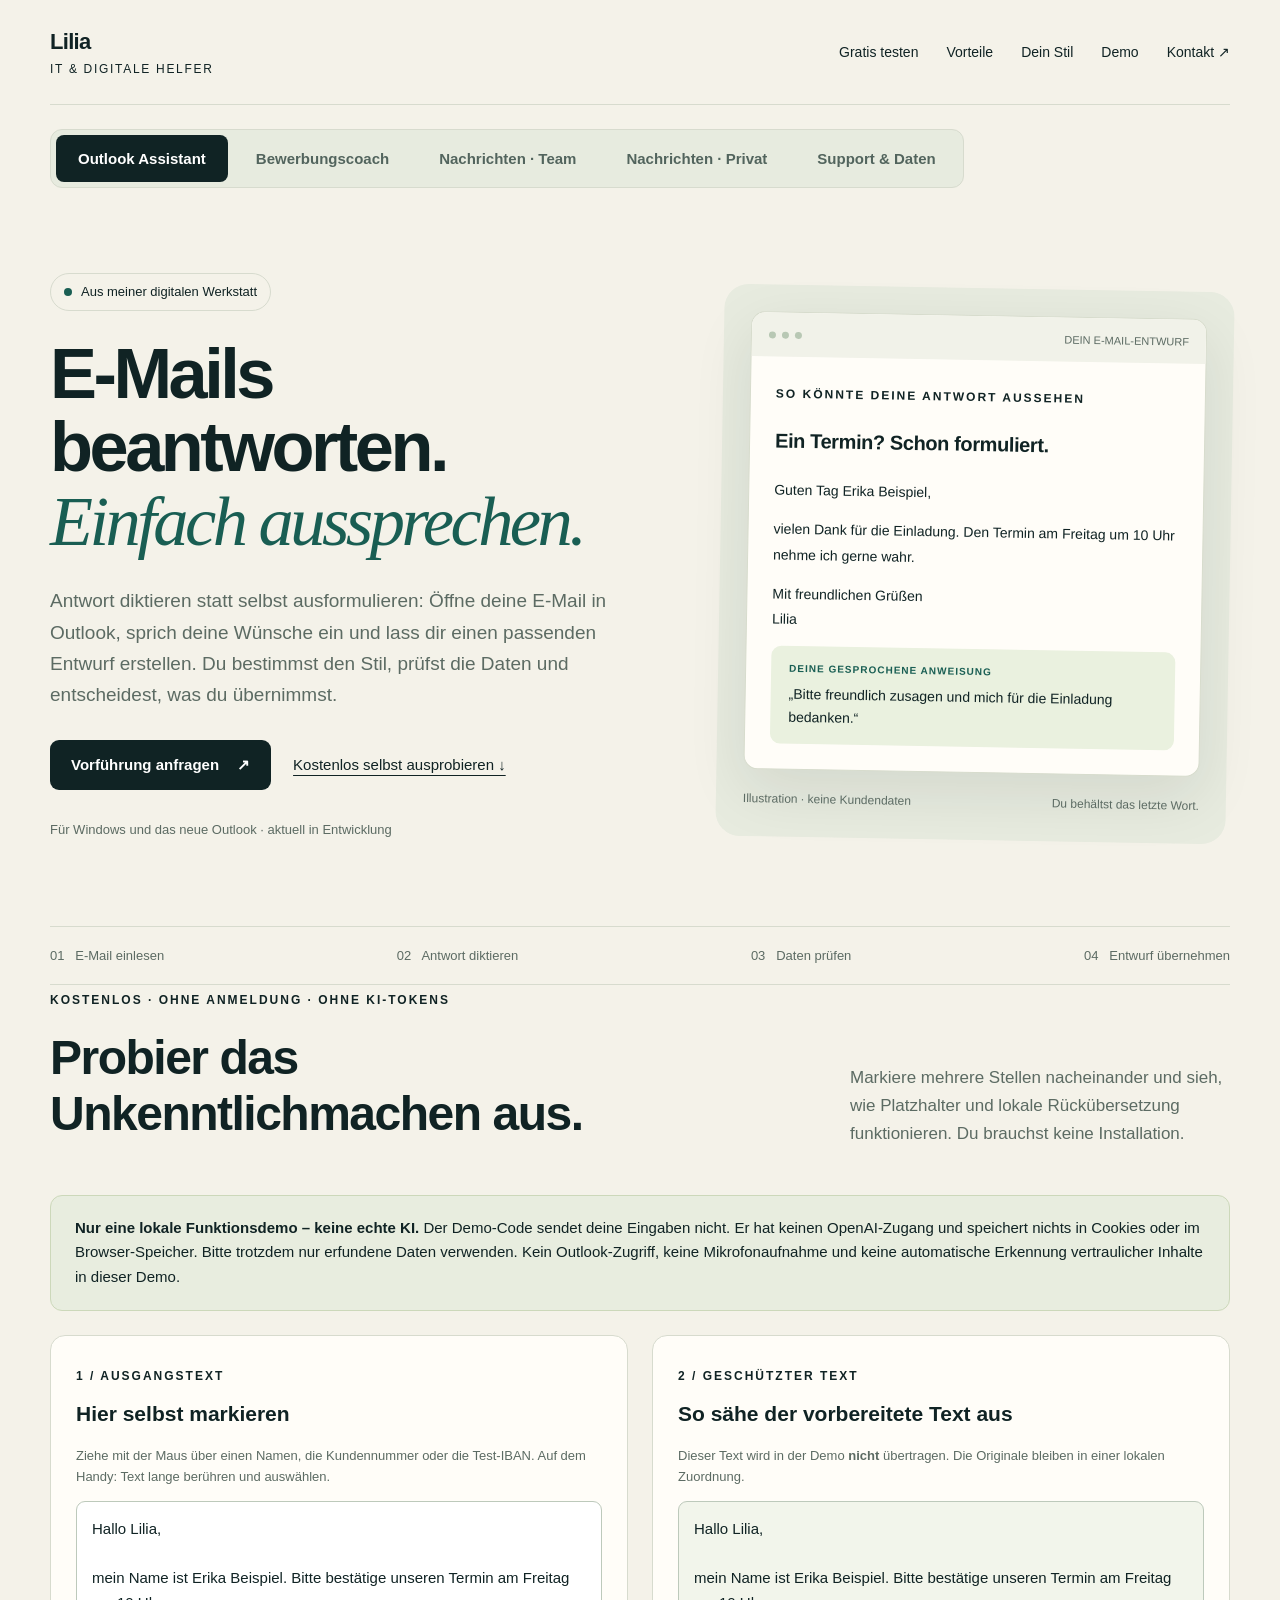
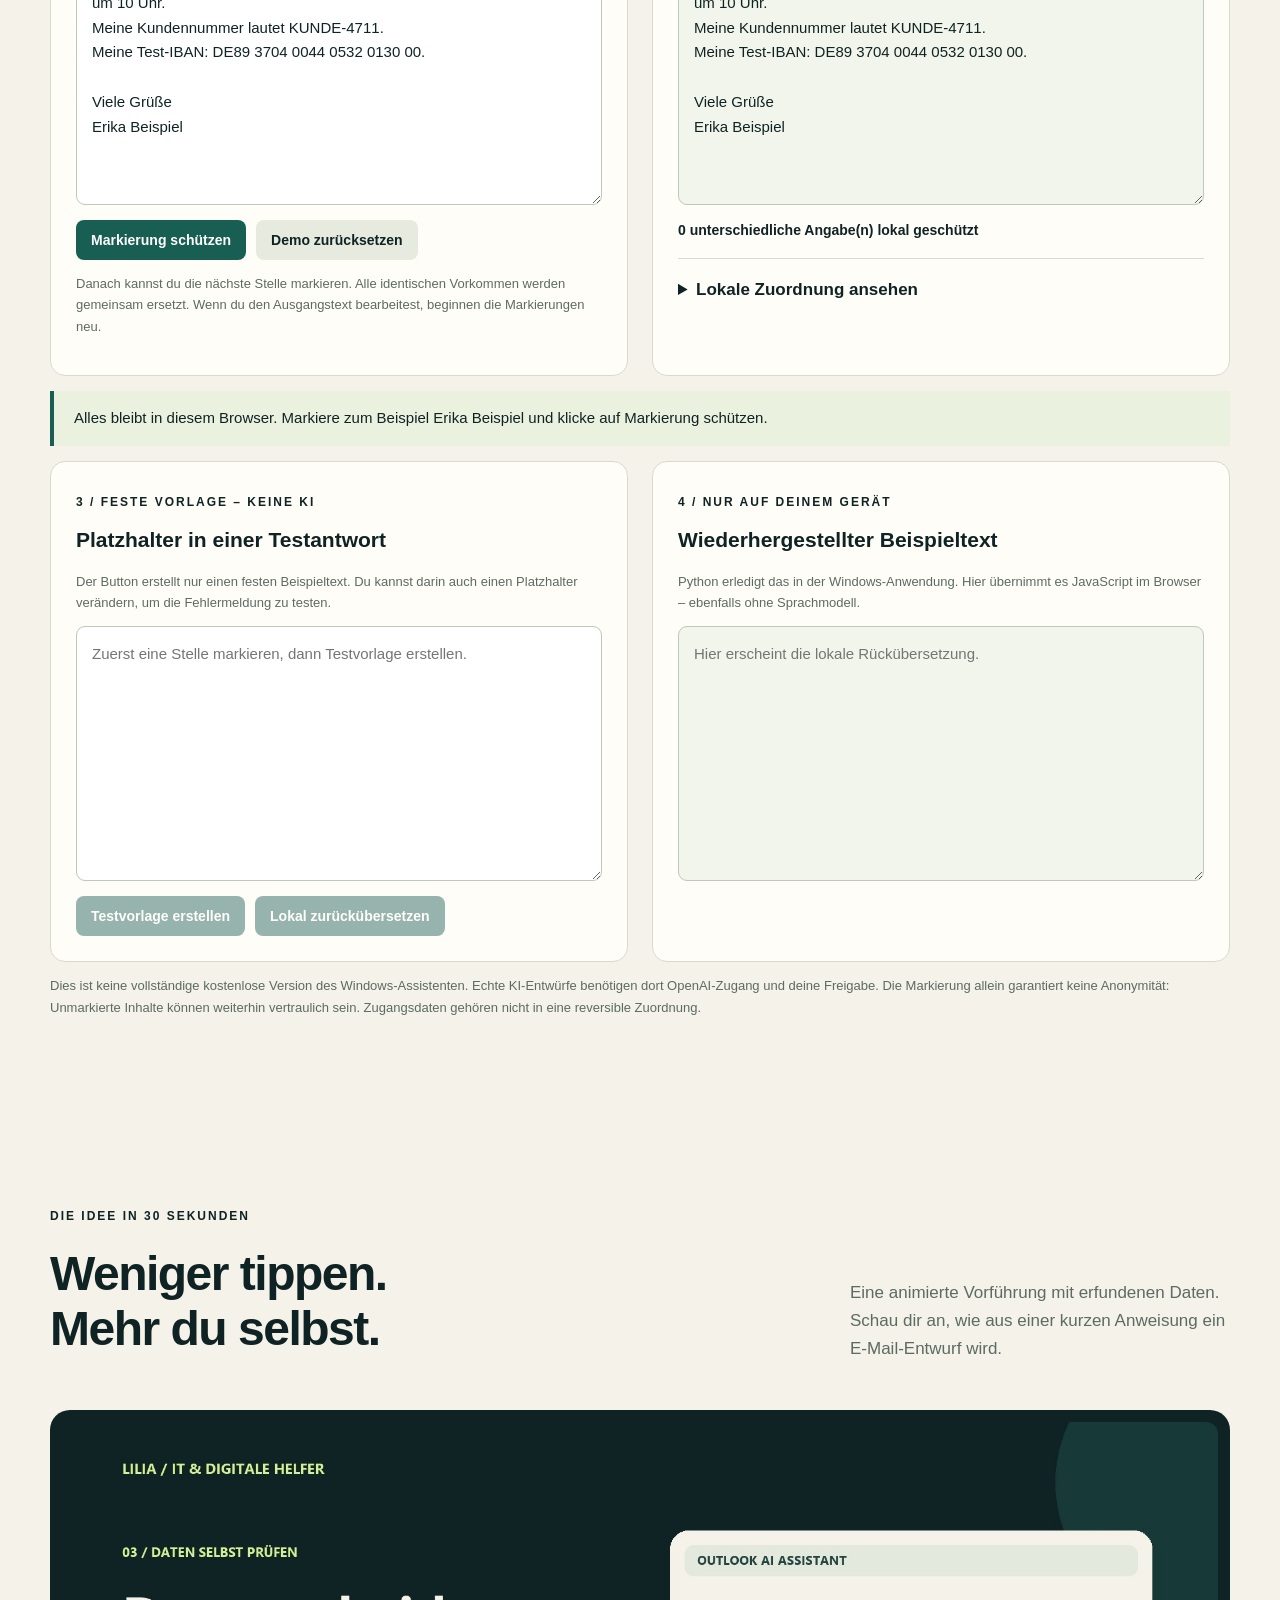
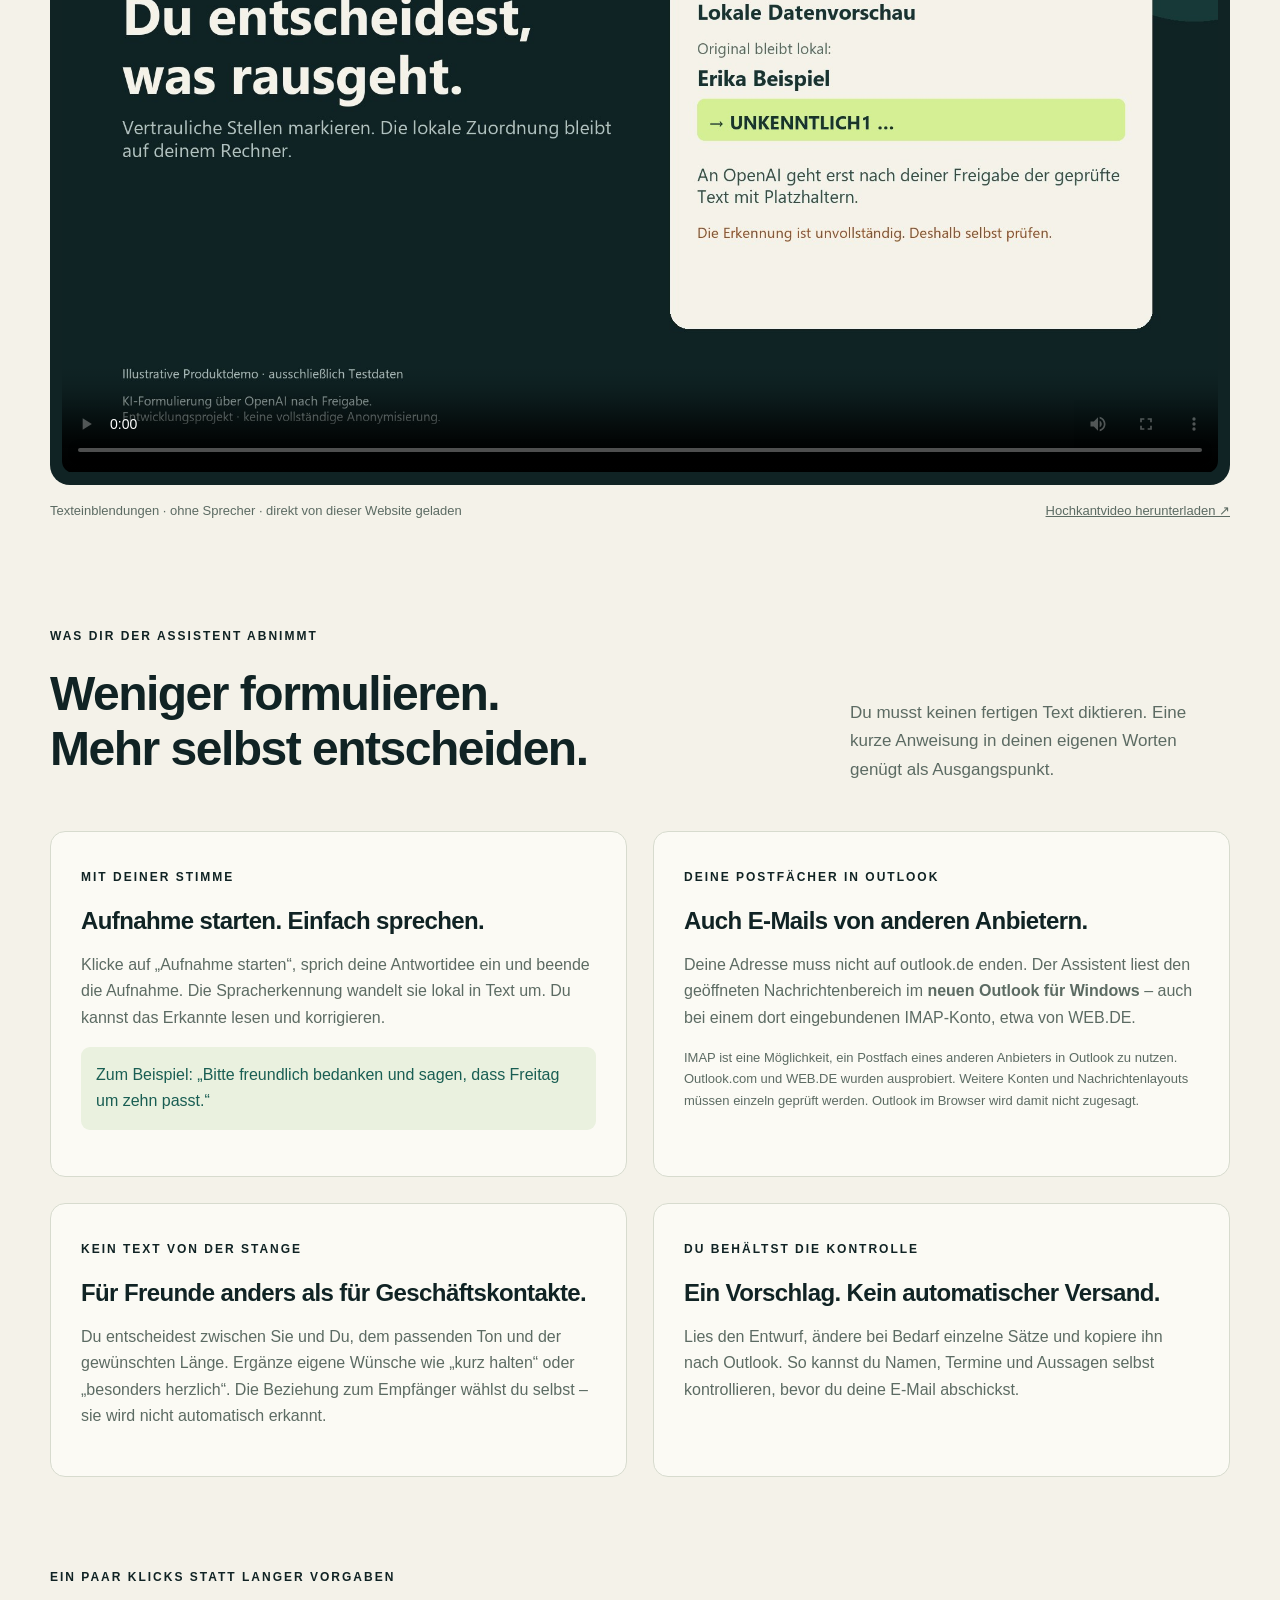
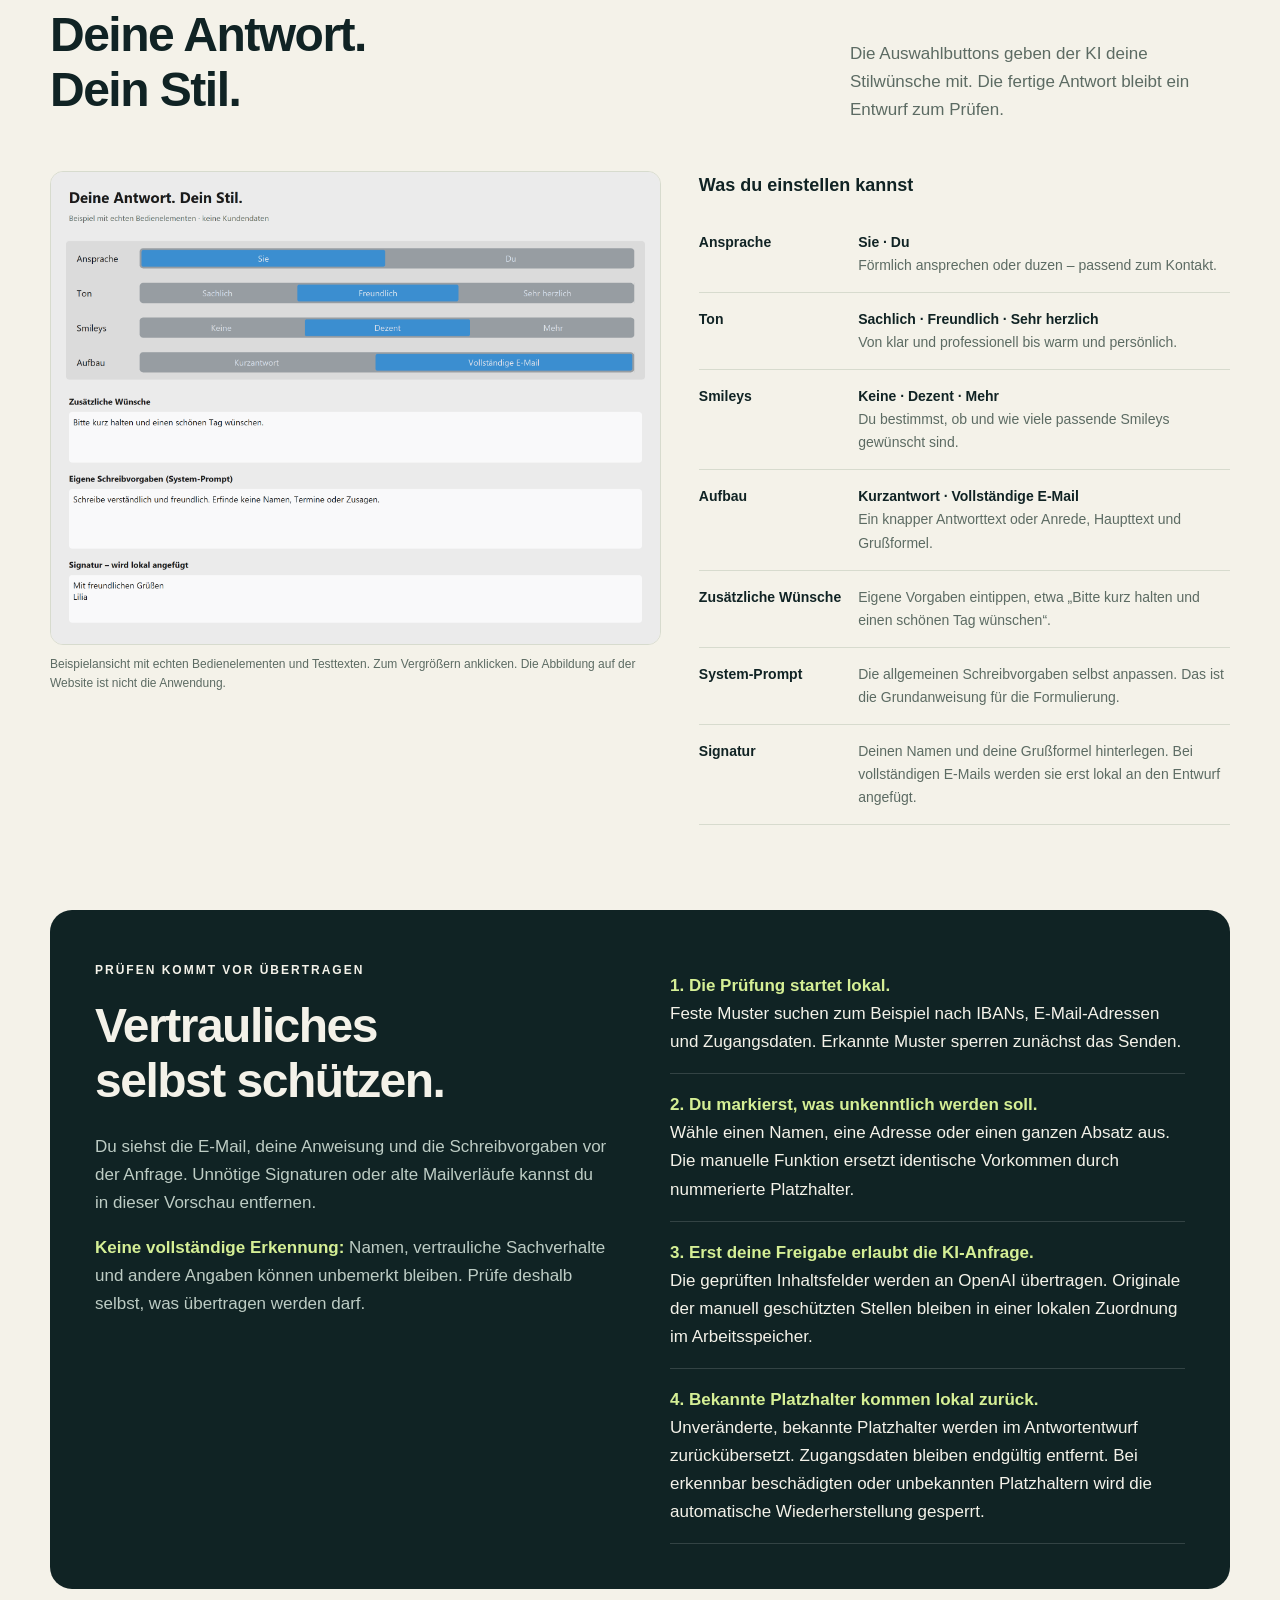
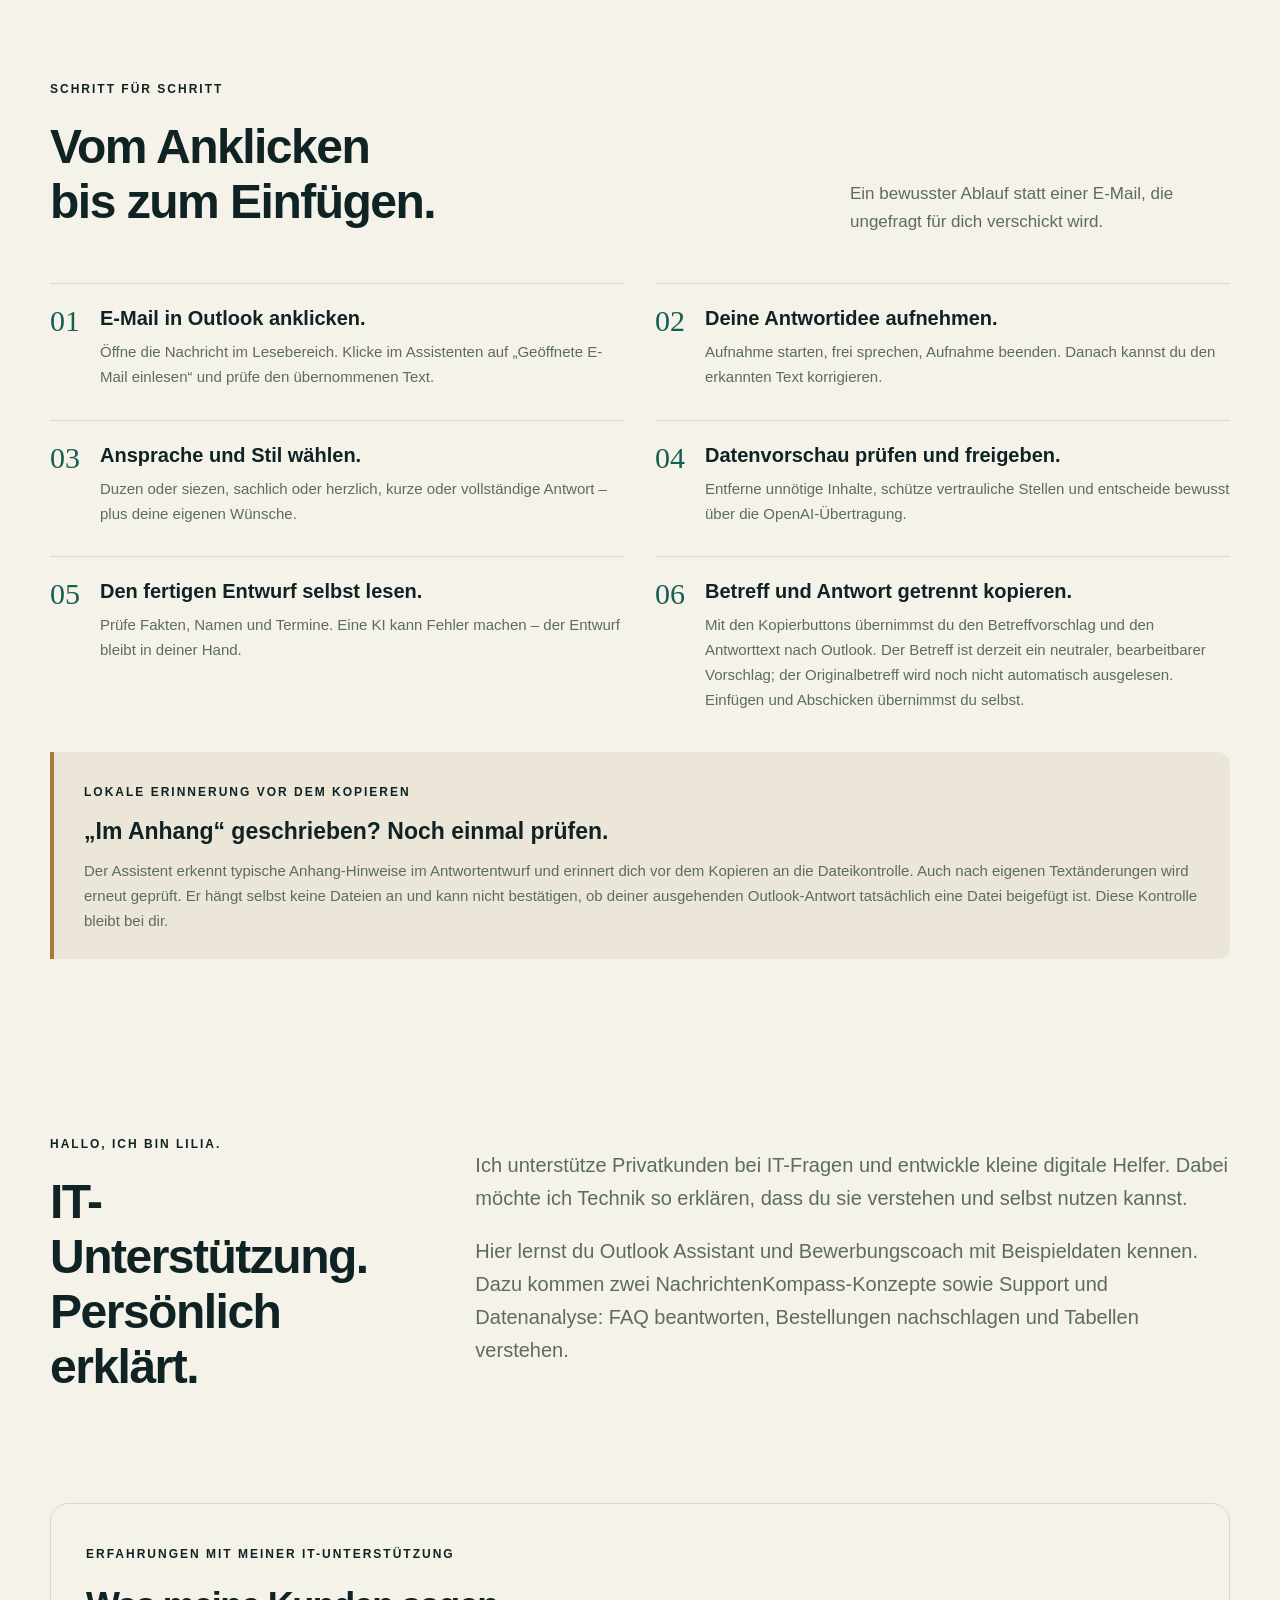
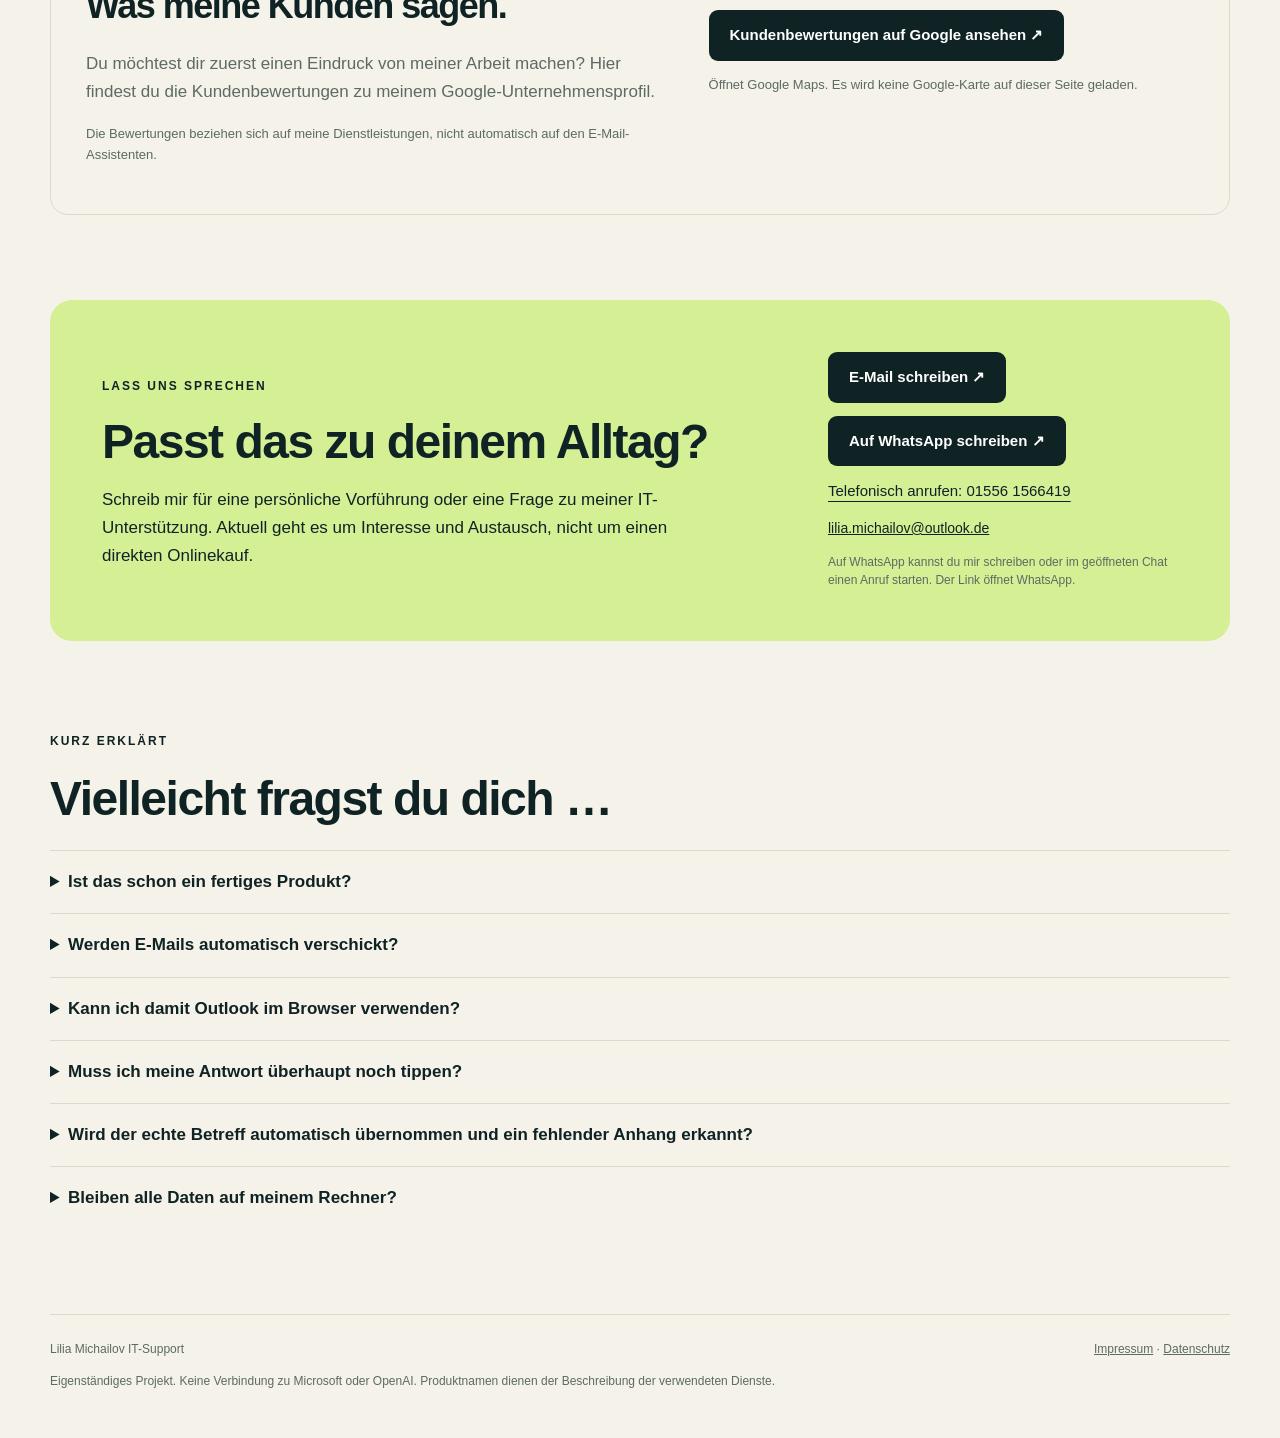
==== commit 29287d15: "Add Support and Data product tab with fictional browser demo" ====
--- a/index.html
+++ b/index.html
@@ -2,7 +2,7 @@
 <html lang="de">
 <head>
 <meta charset="utf-8"><meta http-equiv="Content-Security-Policy" content="connect-src 'none'; object-src 'none'; base-uri 'none'; form-action 'none'"><meta name="viewport" content="width=device-width,initial-scale=1">
-<meta name="description" content="Persönliche IT-Unterstützung von Lilia und ein kleiner E-Mail-Assistent für Windows. Antworten diktieren, Stil wählen, vertrauliche Stellen lokal markieren und Entwürfe selbst prüfen. Outlook Assistant, Bewerbungscoach und zwei NachrichtenKompass-Konzepte für Teams und Privatpersonen mit erfundenen Beispielen entdecken.">
+<meta name="description" content="Persoenliche IT-Unterstuetzung von Lilia: Outlook Assistant, Bewerbungscoach, NachrichtenKompass und Support mit Datenanalyse. Digitale Helfer an erfundenen Beispielen ausprobieren und eine persoenliche Vorfuehrung anfragen.">
 <meta name="theme-color" content="#102324"><title>Lilia · IT & digitale Helfer</title>
 <style>
 :root{--ink:#102324;--paper:#f4f2e9;--muted:#5c6b63;--line:#d7dbce;--accent:#d5ef95;--green:#195e53}*{box-sizing:border-box}html{scroll-behavior:smooth;scroll-padding-top:90px}body{margin:0;background:var(--paper);color:var(--ink);font-family:"Segoe UI",Arial,sans-serif;font-size:17px;line-height:1.65}a{color:inherit}button,a{-webkit-tap-highlight-color:transparent}a:focus-visible,video:focus-visible,summary:focus-visible{outline:3px solid #b36e28;outline-offset:5px}.wrap{width:min(1180px,calc(100% - 48px));margin:auto}nav{display:flex;justify-content:space-between;align-items:center;padding:24px 0;border-bottom:1px solid var(--line);gap:20px}.brand{text-decoration:none;font-weight:750;font-size:22px;letter-spacing:-.7px}.brand small{font-size:12px;display:block;letter-spacing:1.7px;font-weight:500;text-transform:uppercase}.navlinks{display:flex;gap:28px;font-size:14px}.navlinks a{text-decoration:none}.eyebrow{font-size:12px;font-weight:700;letter-spacing:2px;text-transform:uppercase}.pill{display:inline-flex;align-items:center;gap:9px;font-size:13px;border:1px solid var(--line);padding:7px 13px;border-radius:99px}.dot{width:8px;height:8px;background:var(--green);border-radius:50%}.hero{padding:85px 0 72px;display:grid;grid-template-columns:1.18fr 1fr;gap:68px;align-items:center}h1{font-size:clamp(44px,5.5vw,77px);line-height:1.05;letter-spacing:-3.5px;font-weight:650;margin:26px 0}h1 em{font-family:Georgia,serif;font-weight:400;color:var(--green)}.lead{max-width:570px;font-size:19px;color:var(--muted)}.actions{display:flex;flex-wrap:wrap;align-items:center;gap:22px;margin:29px 0}.button{display:inline-flex;text-decoration:none;background:var(--ink);color:white;border-radius:9px;padding:13px 21px;align-items:center;gap:18px;font-size:15px;font-weight:600}.button:hover{background:var(--green)}.textlink{text-underline-offset:5px;font-size:15px}.note{font-size:13px;color:var(--muted)}.preview{background:#e7ebdf;border-radius:24px;padding:27px;transform:rotate(1deg);position:relative}.window{background:#fffdf8;border:1px solid #d7dccd;box-shadow:0 20px 60px #10232418;border-radius:14px;overflow:hidden}.windowbar{background:#f1f2e9;padding:13px 17px;font-size:11px;color:var(--muted);display:flex;gap:6px;align-items:center}.windowbar i{height:7px;width:7px;border-radius:50%;background:#b8c8b4}.windowbar span{margin-left:auto}.mail{padding:25px;font-size:14px}.mail h3{font-size:20px;letter-spacing:-.4px}.mail p{line-height:1.8}.voice{background:#eaf1df;padding:15px 18px;border-radius:10px;font-size:14px}.voice small{display:block;color:var(--green);font-weight:700;font-size:10px;letter-spacing:1px;margin-bottom:5px}.stamp{margin:20px 0 0;font-size:12px;display:flex;justify-content:space-between;color:var(--muted)}.band{border-top:1px solid var(--line);border-bottom:1px solid var(--line);display:flex;justify-content:space-between;gap:18px;padding:18px 0;font-size:13px;color:var(--muted)}section{padding:85px 0}h2{font-size:clamp(31px,4vw,48px);line-height:1.15;letter-spacing:-1.5px;font-weight:600;margin:17px 0 24px}.sectionhead{display:flex;justify-content:space-between;gap:50px;align-items:end;margin-bottom:30px}.sectionhead p{color:var(--muted);max-width:380px}.video-shell{background:var(--ink);border-radius:20px;overflow:hidden;padding:12px}video{display:block;width:100%;aspect-ratio:16/9;border-radius:12px;background:var(--ink)}.video-meta{display:flex;flex-wrap:wrap;justify-content:space-between;gap:15px;font-size:13px;color:var(--muted);padding:15px 0}.steps{display:grid;grid-template-columns:repeat(3,1fr);gap:35px}.step{border-top:1px solid var(--line);padding-top:20px}.number{font-family:Georgia,serif;color:var(--green);font-size:35px}.step h3{font-size:21px;margin:12px 0}.step p{font-size:16px;color:var(--muted)}.privacy{background:var(--ink);color:var(--paper);border-radius:22px;padding:45px;display:grid;grid-template-columns:1fr 1fr;gap:60px}.privacy h2{margin-top:15px}.privacy p{color:#bdccc4}.privacy ul{margin:0;padding:0;list-style:none}.privacy li{padding:17px 0;border-bottom:1px solid #ffffff25}.privacy strong{color:var(--accent)}.about{display:grid;grid-template-columns:.65fr 1.4fr;gap:75px;align-items:start}.about p{color:var(--muted);font-size:20px}.contact{padding:52px;background:var(--accent);border-radius:22px;display:flex;align-items:center;justify-content:space-between;gap:40px}.contact h2{margin:0 0 12px}.contact p{max-width:580px;margin-bottom:0}.contact .button{white-space:nowrap}.pending{font-size:13px;max-width:270px}details{border-top:1px solid var(--line);padding:17px 0}summary{font-weight:600;cursor:pointer}details p{max-width:850px;color:var(--muted)}footer{border-top:1px solid var(--line);padding:25px 0 35px;font-size:12px;color:var(--muted)}.footerline{display:flex;justify-content:space-between;gap:20px}.draftnotice{padding:10px 20px;text-align:center;font-size:12px;background:#ead8bd;color:#61411f}@media(max-width:800px){.hero{grid-template-columns:1fr;gap:35px;padding:48px 0}.preview{transform:none}.sectionhead,.contact{display:block}.steps{grid-template-columns:1fr;gap:24px}.privacy,.about{grid-template-columns:1fr;gap:20px}.privacy,.contact{padding:27px}section{padding:55px 0}.contact .button{margin-top:25px}.band{flex-wrap:wrap;justify-content:start;column-gap:25px}.navlinks{gap:16px}h1{letter-spacing:-2px}.sectionhead p{max-width:none}.footerline{flex-direction:column}}@media(prefers-reduced-motion:reduce){html{scroll-behavior:auto}}
@@ -15,9 +15,11 @@
 .reviews-panel{border:1px solid var(--line);border-radius:18px;padding:35px;display:grid;grid-template-columns:1.2fr 1fr;gap:40px;align-items:center}.reviews-panel h2{font-size:36px}.reviews-panel p{color:var(--muted)}.reviews-panel .button{white-space:normal}@media(max-width:800px){.reviews-panel{grid-template-columns:1fr;padding:25px;gap:15px}}
 </style>
 <link rel="stylesheet" href="assets/product-tabs.css">
+<link rel="stylesheet" href="assets/support-demo.css">
+<script src="assets/support-demo.js" defer></script>
 <link rel="stylesheet" href="assets/nachrichten-demo.css">
 <script src="assets/nachrichten-demo.js" defer></script>
-<script src="assets/product-tabs.js" defer></script>
+<script src="assets/product-tabs.js?v=kompass-1" defer></script>
 </head>
 <body>
 
@@ -28,6 +30,7 @@
 <button type="button" id="tab-bewerbungscoach" role="tab" aria-selected="false" aria-controls="product-bewerbungscoach" tabindex="-1">Bewerbungscoach</button>
 <button type="button" id="tab-team" role="tab" aria-selected="false" aria-controls="product-team" tabindex="-1">Nachrichten · Team</button>
 <button type="button" id="tab-privat" role="tab" aria-selected="false" aria-controls="product-privat" tabindex="-1">Nachrichten · Privat</button>
+<button type="button" id="tab-support" role="tab" aria-selected="false" aria-controls="product-support" tabindex="-1">Support &amp; Daten</button>
 </div></div>
 <main>
 <div id="product-outlook" role="tabpanel" aria-labelledby="tab-outlook">
@@ -126,7 +129,63 @@
 <section class="wrap compass-section" style="padding-top:0"><div class="compass-features"><article class="compass-feature"><span class="eyebrow">Verlauf</span><h3>Wissen, wo ihr steht.</h3><p>Zusammenfassungen und der Bezug zu den ursprünglichen Nachrichten sind geplant. Fehlende Bestätigungen sollen sichtbar bleiben.</p></article><article class="compass-feature"><span class="eyebrow">Deine Stimme</span><h3>Eine Idee genügt als Anfang.</h3><p>Eine eigene Notiz oder ein Diktat soll die Grundlage für einen Entwurf bilden. Persönliche Erlebnisse sollen nicht hinzuerfunden werden.</p></article><article class="compass-feature"><span class="eyebrow">Deine Entscheidung</span><h3>Lesen. Ändern. Selbst kopieren.</h3><p>Du prüfst Inhalt und Ton und entscheidest, was du übernimmst. Ein automatisches Versenden ist nicht vorgesehen.</p></article></div></section>
 <section class="wrap compass-faq"><details><summary>Funktioniert das bereits mit allen Nachrichten-Apps?</summary><p>Geplant ist ein Einstieg über bewusst eingefügte Texte und geprüfte Dateiformate. Es gibt hier keine Verbindung zu deinen Konten. Ein automatischer Zugriff auf sämtliche Apps wird nicht zugesichert.</p></details><details><summary>Wie sollen private und berufliche Inhalte getrennt bleiben?</summary><p>Für den Ausbau sind getrennte Bereiche und nachvollziehbare Datenfreigaben vorgesehen. Konten, Speicherung und Teamrechte sind in dieser Konzeptdemo nicht implementiert. Die Beispielseite selbst speichert keine Gesprächsinhalte.</p></details></section>
 </div>
-<section class="wrap about"><div><span class="eyebrow">Hallo, ich bin Lilia.</span><h2>IT-Unterstützung.<br>Persönlich erklärt.</h2></div><div><p>Ich unterstütze Privatkunden bei IT-Fragen und entwickle kleine digitale Helfer. Dabei möchte ich Technik so erklären, dass du sie verstehen und selbst nutzen kannst.</p><p>Hier lernst du Outlook Assistant und Bewerbungscoach mit Beispieldaten kennen. Außerdem zeige ich zwei Konzepte für Nachrichtenübersichten: für Teams und für deinen persönlichen Alltag.</p></div></section>
+<div id="product-support" role="tabpanel" aria-labelledby="tab-support" hidden>
+<section class="wrap support-intro">
+  <span class="pill"><span class="dot"></span> Support &amp; Daten · Entwicklungsprojekt</span>
+  <h1>Fragen klären.<br><em>Zahlen verstehen.</em></h1>
+  <p class="lead">Für Selbstständige und kleine Teams: Wiederkehrende Shop-Fragen beantworten, Bestellungen nachschlagen und Tabellen verständlich auswerten. Entdecke den Ablauf an erfundenen Beispielen.</p>
+  <div class="actions"><a class="button" href="#support-beispiel">Beispiele ausprobieren ↓</a><a class="textlink" href="mailto:lilia.michailov@outlook.de?subject=Vorführung%20Support%20und%20Datenanalyse">Persönliche Vorführung anfragen ↗</a></div>
+  <p class="note">Die separate Anwendung ist ein erster funktionsfähiger Prototyp. Hier siehst du eine begrenzte Browserdemo ohne Konto oder Verbindung zu einem echten Shop.</p>
+</section>
+<section id="support-beispiel" class="wrap support-section">
+  <div class="sectionhead"><div><span class="eyebrow">Selbst ausprobieren</span><h2>Ein Beispiel.<br>Ein verständliches Ergebnis.</h2></div><p>Wechsle zwischen FAQ, Bestellungen und einer kleinen Beispieltabelle.</p></div>
+  <p class="support-notice"><strong>Fiktive Browserdemo, keine KI.</strong> Nur vorbereitete Beispieldaten. Keine Anmeldung, keine Uploads und keine Verbindung zur privaten Anwendung. Die Auswahl wird nicht dauerhaft gespeichert.</p>
+  <div class="support-workbench" id="support-demo">
+    <div class="support-modes" role="group" aria-label="Support-Beispiel auswählen">
+      <button type="button" data-support-mode="faq" aria-pressed="true" aria-controls="support-faq">FAQ beantworten</button>
+      <button type="button" data-support-mode="orders" aria-pressed="false" aria-controls="support-orders">Bestellungen prüfen</button>
+      <button type="button" data-support-mode="csv" aria-pressed="false" aria-controls="support-csv">Daten auswerten</button>
+    </div>
+    <div id="support-faq" class="support-pane">
+      <span class="eyebrow">01 / Hinterlegte Antwort</span><h3>Eine Frage, eine klare Auskunft.</h3>
+      <label for="support-question">Beispielfrage</label>
+      <select id="support-question"><option value="delivery">Wie lange dauert die Lieferung?</option><option value="return">Wie funktioniert die Rückgabe?</option><option value="payment">Wie kann ich bezahlen?</option></select>
+      <button type="button" id="support-answer-button" class="support-action">Antwort anzeigen</button>
+      <p id="support-answer" class="support-result" role="status" aria-live="polite">Wähle eine Frage und zeige die vorbereitete Antwort an.</p>
+      <p class="note">Die Antwort wird aus einer festen FAQ-Liste gewählt, nicht von einem Sprachmodell erzeugt. In der separaten Anwendung lässt sich ein eigener FAQ-Bestand hinterlegen.</p>
+    </div>
+    <div id="support-orders" class="support-pane" hidden>
+      <span class="eyebrow">02 / Beispielansichten</span><h3>Was sieht ein Kunde, was der Betreiber?</h3>
+      <label for="support-role">Ansicht simulieren – keine echte Anmeldung</label>
+      <select id="support-role"><option value="customer">Kundenansicht · Beispielkunde A</option><option value="admin">Betreiberansicht · alle drei Beispielbestellungen</option></select>
+      <div id="support-order-summary" class="support-result" role="status" aria-live="polite"></div>
+      <div class="support-table"><table><caption>Erfundene Bestellungen</caption><thead><tr><th scope="col">Bestellung</th><th scope="col">Kunde</th><th scope="col">Status</th><th scope="col">Betrag</th></tr></thead><tbody id="support-order-rows"></tbody></table></div>
+      <p class="note">Hier ist die Rollenauswahl nur eine Vorführung. Echte Anmeldung und serverseitige Zugriffsprüfung gehören zur separaten Anwendung, nicht zu dieser Browserdemo.</p>
+    </div>
+    <div id="support-csv" class="support-pane" hidden>
+      <span class="eyebrow">03 / Von der Tabelle zum Überblick</span><h3>Umsatz prüfen und Zusammenhänge ansehen.</h3>
+      <p class="note">Diese Demo verwendet sechs feste Beispielzeilen. In der separaten Anwendung kannst du eigene UTF-8-CSV-Dateien hochladen, prüfen, mit Plotly visualisieren und exportieren.</p>
+      <dl class="support-metrics" id="support-metrics"></dl>
+      <div class="support-table"><table><caption>Fiktive Beispieldaten · leerer Umsatz bleibt ausdrücklich fehlend</caption><thead><tr><th scope="col">Auftrag</th><th scope="col">Kategorie</th><th scope="col">Umsatz €</th><th scope="col">Kosten €</th></tr></thead><tbody id="support-data-rows"></tbody></table></div>
+      <p id="support-statistics" class="support-result"></p>
+      <label for="support-chart">Diagramm auswählen</label><select id="support-chart"><option value="categories">Umsatz nach Kategorie · Balken</option><option value="scatter">Umsatz und Kosten · Scatterplot</option></select>
+      <div id="support-chart-output" class="support-chart"></div>
+      <p id="support-chart-note" class="note" role="status" aria-live="polite"></p>
+      <button type="button" id="support-download" class="support-action">Fiktive Beispieldaten als CSV herunterladen</button>
+      <p id="support-download-status" class="note" role="status" aria-live="polite"></p>
+    </div>
+  </div>
+  <noscript><p class="support-notice">Für die interaktiven Beispiele wird JavaScript benötigt. Eine persönliche Vorführung kannst du per E-Mail anfragen.</p></noscript>
+</section>
+<section class="wrap support-section">
+  <div class="sectionhead"><div><span class="eyebrow">Dein Anwendungsfall</span><h2>Mit einem überschaubaren<br>Ablauf anfangen.</h2></div><p>Wir schauen gemeinsam, welche Daten vorhanden sind und welche Auswertung oder Support-Frage dir wirklich hilft.</p></div>
+  <div class="benefit-grid"><article class="benefit"><h3>FAQ &amp; Bestellübersicht</h3><p>Hinterlegte Antworten und nachvollziehbare Bestellabfragen. Eine Verbindung zu deinem Shopsystem muss gesondert eingerichtet werden.</p></article><article class="benefit"><h3>CSV &amp; Diagramme</h3><p>Fehlende Werte, Kennzahlen und Verteilungen verständlich prüfen. Der Prototyp bietet unter anderem Histogramm, Boxplot, KDE, Scatterplot und Datumsverlauf.</p></article></div>
+  <div class="actions"><a class="button" href="mailto:lilia.michailov@outlook.de?subject=Vorführung%20Support%20und%20Datenanalyse">Einrichtung und Vorführung besprechen ↗</a></div>
+  <p class="note">Verfügbarkeit, Umfang, Hosting und Kosten besprechen wir persönlich. Diese Seite bietet keinen fertigen Online-Dienst und keinen direkten Kauf.</p>
+</section>
+</div>
+
+<section class="wrap about"><div><span class="eyebrow">Hallo, ich bin Lilia.</span><h2>IT-Unterstützung.<br>Persönlich erklärt.</h2></div><div><p>Ich unterstütze Privatkunden bei IT-Fragen und entwickle kleine digitale Helfer. Dabei möchte ich Technik so erklären, dass du sie verstehen und selbst nutzen kannst.</p><p>Hier lernst du Outlook Assistant und Bewerbungscoach mit Beispieldaten kennen. Dazu kommen zwei NachrichtenKompass-Konzepte sowie Support und Datenanalyse: FAQ beantworten, Bestellungen nachschlagen und Tabellen verstehen.</p></div></section>
 <section id="bewertungen" class="wrap" style="padding-top:0"><div class="reviews-panel"><div><span class="eyebrow">Erfahrungen mit meiner IT-Unterstützung</span><h2>Was meine Kunden sagen.</h2><p>Du möchtest dir zuerst einen Eindruck von meiner Arbeit machen? Hier findest du die Kundenbewertungen zu meinem Google-Unternehmensprofil.</p><p class="note">Die Bewertungen beziehen sich auf meine Dienstleistungen, nicht automatisch auf den E-Mail-Assistenten.</p></div><div><a class="button" href="https://maps.app.goo.gl/HiJghJKSwsqeXdnZ7" target="_blank" rel="noopener noreferrer">Kundenbewertungen auf Google ansehen ↗</a><p class="note">Öffnet Google Maps. Es wird keine Google-Karte auf dieser Seite geladen.</p></div></div></section>
 <section id="kontakt" class="wrap" style="padding-top:0"><div class="contact"><div><span class="eyebrow">Lass uns sprechen</span><h2 style="margin-top:15px">Passt das zu deinem Alltag?</h2><p>Schreib mir für eine persönliche Vorführung oder eine Frage zu meiner IT-Unterstützung. Aktuell geht es um Interesse und Austausch, nicht um einen direkten Onlinekauf.</p></div><div id="contact-action" class="contact-links">
 <a class="button" href="mailto:lilia.michailov@outlook.de?subject=Interesse%20an%20IT-Unterst%C3%BCtzung">E-Mail schreiben ↗</a>
--- a/assets/support-demo.css
+++ b/assets/support-demo.css
@@ -0,0 +1,3 @@
+﻿.product-switcher [role=tablist]{flex-wrap:wrap;max-width:100%}body[data-product=support] .navlinks a:not([href="#kontakt"]){display:none}
+.support-intro{padding-top:55px;padding-bottom:40px}.support-intro h1{max-width:850px}.support-intro .lead{max-width:740px}.support-section{padding-top:35px}.support-notice{padding:20px 24px;background:#e8eddf;border:1px solid #ccd8ba;border-radius:12px;font-size:15px}.support-workbench{border:1px solid var(--line);border-radius:18px;overflow:hidden;background:#fffdf8}.support-modes{display:flex;gap:8px;flex-wrap:wrap;padding:16px;background:#e7ebdf}.support-modes button,.support-action{font:600 15px/1.4 "Segoe UI",Arial,sans-serif;border:1px solid var(--line);border-radius:8px;padding:12px 18px;cursor:pointer;color:var(--ink);background:#fffdf8}.support-modes button[aria-pressed=true],.support-action{background:var(--green);color:white;border-color:var(--green)}.support-workbench button:focus-visible,.support-workbench select:focus-visible{outline:3px solid #b36e28;outline-offset:3px}.support-pane{padding:clamp(18px,4vw,38px);min-width:0}.support-pane h3{font-size:26px;line-height:1.25;margin:12px 0 24px}.support-pane label{display:block;font-weight:600;font-size:15px;margin:18px 0 8px}.support-pane select{display:block;max-width:100%;width:100%;padding:13px;border:1px solid #bdc9bb;border-radius:8px;background:white;color:var(--ink);font:15px "Segoe UI",Arial,sans-serif}.support-action{margin-top:18px;white-space:normal;max-width:100%}.support-result{padding:18px 20px;border-left:4px solid var(--green);background:#edf3e5;border-radius:0 9px 9px 0;overflow-wrap:anywhere}.support-metrics{display:grid;grid-template-columns:repeat(3,1fr);gap:12px;margin:24px 0}.support-metrics div{border:1px solid var(--line);border-radius:10px;padding:16px}.support-metrics dt{font-size:13px;color:var(--muted)}.support-metrics dd{margin:5px 0 0;font-size:28px;font-weight:650}.support-table{overflow:auto;max-width:100%;margin:24px 0}.support-table table{border-collapse:collapse;width:100%;font-size:14px}.support-table caption{text-align:left;font-size:13px;margin-bottom:12px;color:var(--muted)}.support-table td,.support-table th{padding:12px 10px;text-align:left;border-bottom:1px solid var(--line)}.support-chart{margin-top:24px;max-width:100%;background:#f4f6ee;border-radius:12px;padding:12px}.support-chart svg{display:block;width:100%;height:auto}.support-chart text{font-family:"Segoe UI",Arial,sans-serif;font-size:14px;fill:var(--ink)}
+@media(max-width:800px){.product-switcher [role=tablist]{display:flex;width:100%}.product-switcher button{flex:1 1 135px;min-width:0}.support-intro{padding-top:35px}.support-modes button{flex:1 1 120px}.support-section{padding-top:25px}.support-metrics{gap:7px}.support-metrics div{padding:10px}.support-metrics dt{font-size:11px}.support-metrics dd{font-size:24px}}
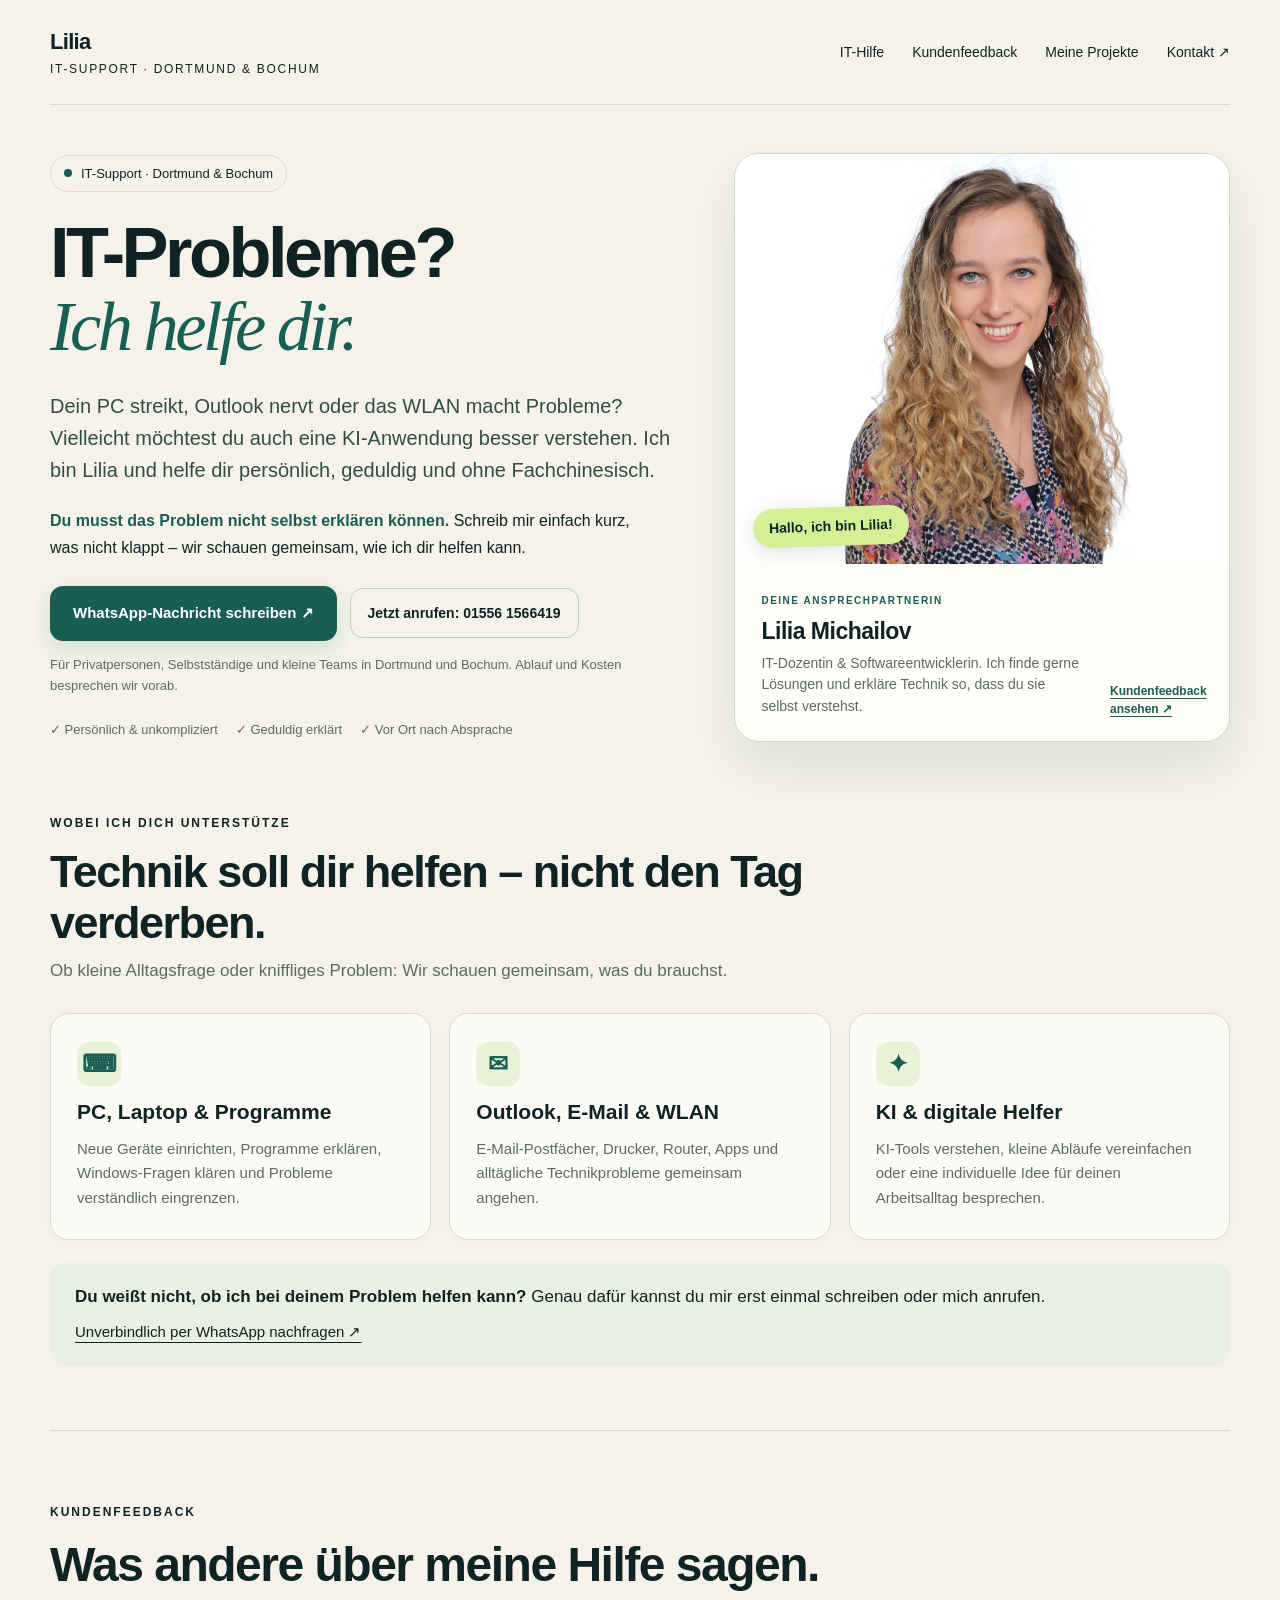
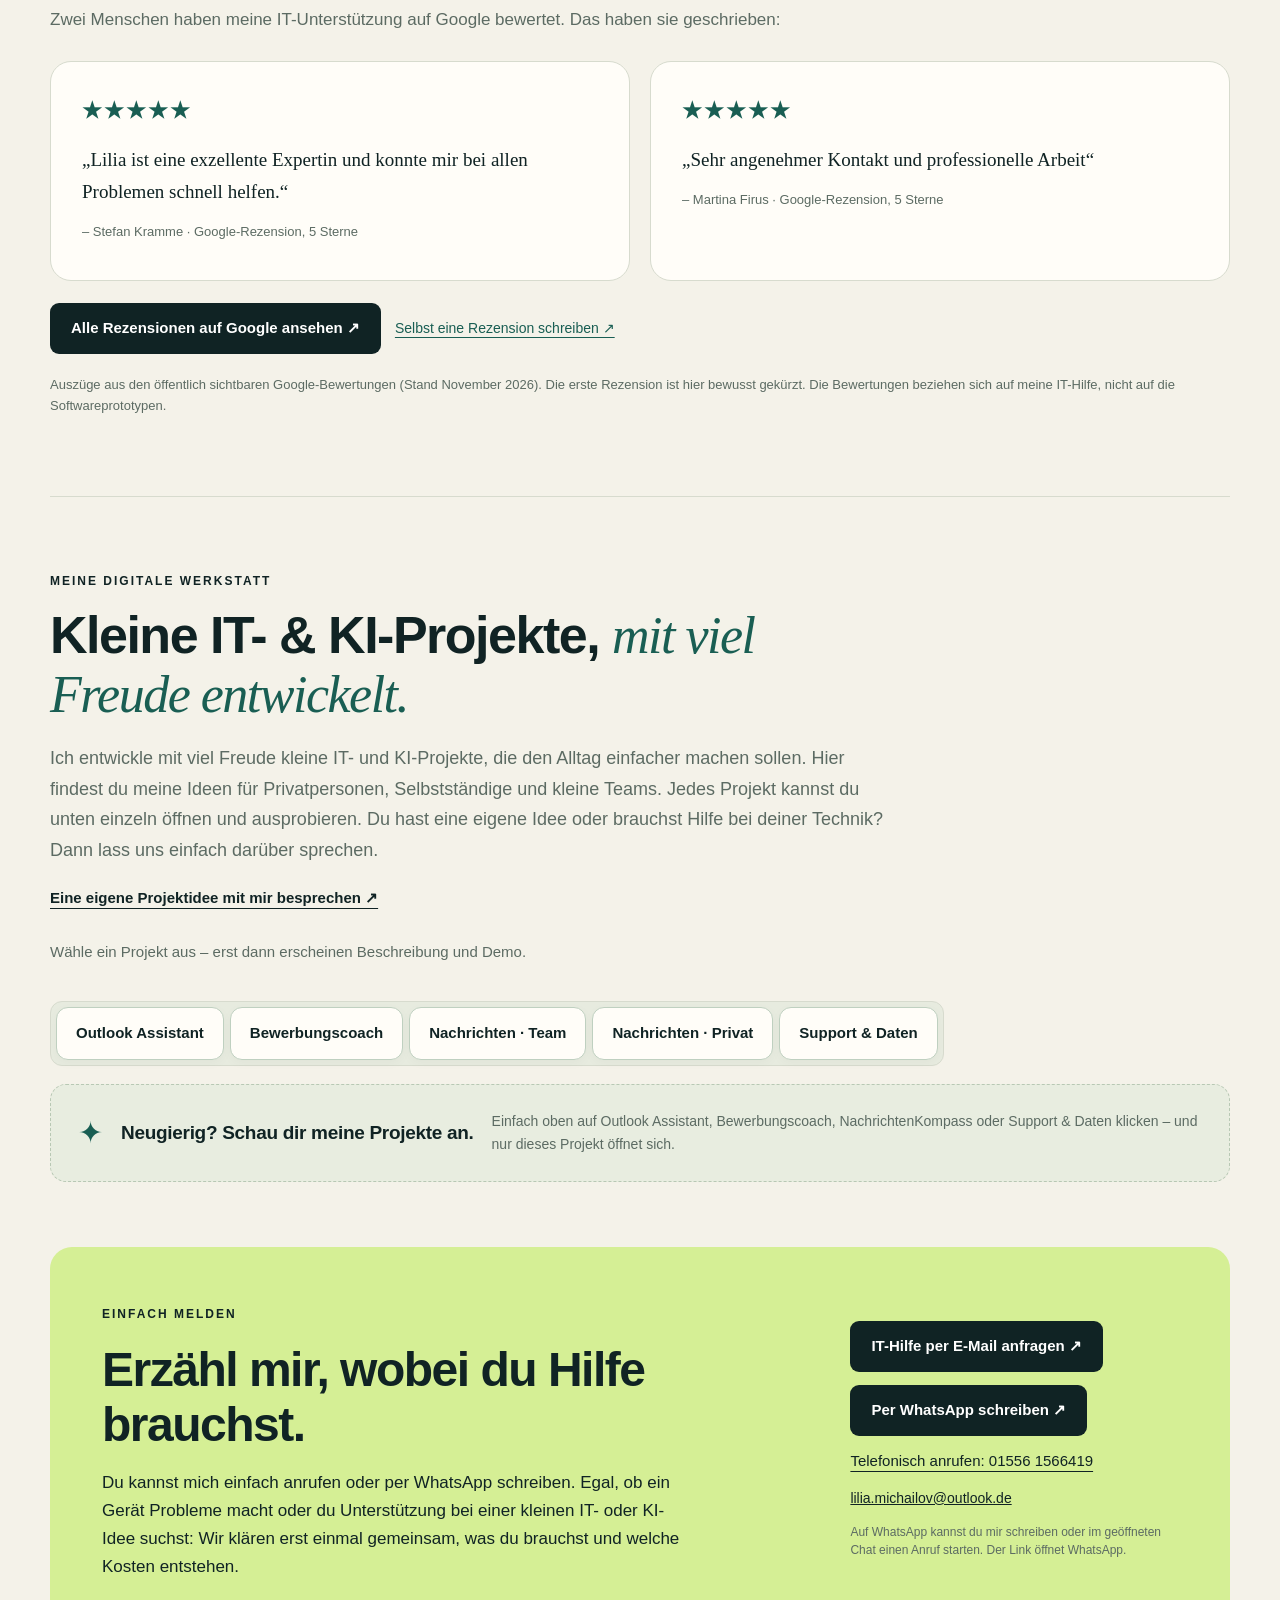
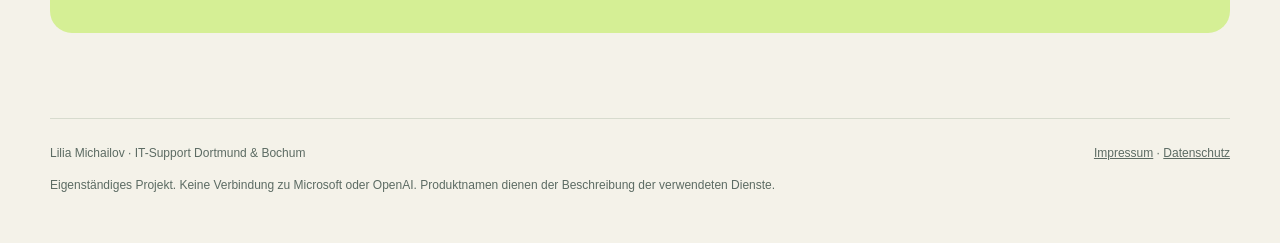
==== commit 4b89ea02: "Publish updated support landing page and full portrait" ====
--- a/index.html
+++ b/index.html
@@ -1,9 +1,15 @@
 <!doctype html>
 <html lang="de">
 <head>
-<meta charset="utf-8"><meta http-equiv="Content-Security-Policy" content="connect-src 'none'; object-src 'none'; base-uri 'none'; form-action 'none'"><meta name="viewport" content="width=device-width,initial-scale=1">
-<meta name="description" content="Persoenliche IT-Unterstuetzung von Lilia: Outlook Assistant, Bewerbungscoach, NachrichtenKompass und Support mit Datenanalyse. Digitale Helfer an erfundenen Beispielen ausprobieren und eine persoenliche Vorfuehrung anfragen.">
-<meta name="theme-color" content="#102324"><title>Lilia · IT & digitale Helfer</title>
+<meta charset="utf-8"/><meta content="connect-src 'none'; object-src 'none'; base-uri 'none'; form-action 'none'" http-equiv="Content-Security-Policy"/><meta content="width=device-width,initial-scale=1" name="viewport"/>
+<meta content="Persönliche IT-Hilfe in Dortmund und Bochum: Lilia unterstützt bei PC, Smartphone, Outlook, WLAN und Fragen zu KI. Einfach anrufen oder per WhatsApp schreiben." name="description"/>
+<meta content="#102324" name="theme-color"/><link href="https://lmichailov.github.io/it-support/" rel="canonical"/>
+<meta content="website" property="og:type"/>
+<meta content="PC-Hilfe &amp; IT-Support in Dortmund und Bochum | Lilia Michailov" property="og:title"/>
+<meta content="IT-Probleme? Lilia hilft dir persönlich bei PC, Smartphone, Outlook, WLAN und KI in Dortmund und Bochum. Ruf an oder schreibe per WhatsApp." property="og:description"/>
+<meta content="https://lmichailov.github.io/it-support/pictures/Profilbild.jpg" property="og:image"/>
+<meta content="Lilia – persönliche IT-Hilfe in Dortmund und Bochum" property="og:image:alt"/>
+<title>PC-Hilfe &amp; IT-Support Dortmund und Bochum | Lilia Michailov</title>
 <style>
 :root{--ink:#102324;--paper:#f4f2e9;--muted:#5c6b63;--line:#d7dbce;--accent:#d5ef95;--green:#195e53}*{box-sizing:border-box}html{scroll-behavior:smooth;scroll-padding-top:90px}body{margin:0;background:var(--paper);color:var(--ink);font-family:"Segoe UI",Arial,sans-serif;font-size:17px;line-height:1.65}a{color:inherit}button,a{-webkit-tap-highlight-color:transparent}a:focus-visible,video:focus-visible,summary:focus-visible{outline:3px solid #b36e28;outline-offset:5px}.wrap{width:min(1180px,calc(100% - 48px));margin:auto}nav{display:flex;justify-content:space-between;align-items:center;padding:24px 0;border-bottom:1px solid var(--line);gap:20px}.brand{text-decoration:none;font-weight:750;font-size:22px;letter-spacing:-.7px}.brand small{font-size:12px;display:block;letter-spacing:1.7px;font-weight:500;text-transform:uppercase}.navlinks{display:flex;gap:28px;font-size:14px}.navlinks a{text-decoration:none}.eyebrow{font-size:12px;font-weight:700;letter-spacing:2px;text-transform:uppercase}.pill{display:inline-flex;align-items:center;gap:9px;font-size:13px;border:1px solid var(--line);padding:7px 13px;border-radius:99px}.dot{width:8px;height:8px;background:var(--green);border-radius:50%}.hero{padding:85px 0 72px;display:grid;grid-template-columns:1.18fr 1fr;gap:68px;align-items:center}h1{font-size:clamp(44px,5.5vw,77px);line-height:1.05;letter-spacing:-3.5px;font-weight:650;margin:26px 0}h1 em{font-family:Georgia,serif;font-weight:400;color:var(--green)}.lead{max-width:570px;font-size:19px;color:var(--muted)}.actions{display:flex;flex-wrap:wrap;align-items:center;gap:22px;margin:29px 0}.button{display:inline-flex;text-decoration:none;background:var(--ink);color:white;border-radius:9px;padding:13px 21px;align-items:center;gap:18px;font-size:15px;font-weight:600}.button:hover{background:var(--green)}.textlink{text-underline-offset:5px;font-size:15px}.note{font-size:13px;color:var(--muted)}.preview{background:#e7ebdf;border-radius:24px;padding:27px;transform:rotate(1deg);position:relative}.window{background:#fffdf8;border:1px solid #d7dccd;box-shadow:0 20px 60px #10232418;border-radius:14px;overflow:hidden}.windowbar{background:#f1f2e9;padding:13px 17px;font-size:11px;color:var(--muted);display:flex;gap:6px;align-items:center}.windowbar i{height:7px;width:7px;border-radius:50%;background:#b8c8b4}.windowbar span{margin-left:auto}.mail{padding:25px;font-size:14px}.mail h3{font-size:20px;letter-spacing:-.4px}.mail p{line-height:1.8}.voice{background:#eaf1df;padding:15px 18px;border-radius:10px;font-size:14px}.voice small{display:block;color:var(--green);font-weight:700;font-size:10px;letter-spacing:1px;margin-bottom:5px}.stamp{margin:20px 0 0;font-size:12px;display:flex;justify-content:space-between;color:var(--muted)}.band{border-top:1px solid var(--line);border-bottom:1px solid var(--line);display:flex;justify-content:space-between;gap:18px;padding:18px 0;font-size:13px;color:var(--muted)}section{padding:85px 0}h2{font-size:clamp(31px,4vw,48px);line-height:1.15;letter-spacing:-1.5px;font-weight:600;margin:17px 0 24px}.sectionhead{display:flex;justify-content:space-between;gap:50px;align-items:end;margin-bottom:30px}.sectionhead p{color:var(--muted);max-width:380px}.video-shell{background:var(--ink);border-radius:20px;overflow:hidden;padding:12px}video{display:block;width:100%;aspect-ratio:16/9;border-radius:12px;background:var(--ink)}.video-meta{display:flex;flex-wrap:wrap;justify-content:space-between;gap:15px;font-size:13px;color:var(--muted);padding:15px 0}.steps{display:grid;grid-template-columns:repeat(3,1fr);gap:35px}.step{border-top:1px solid var(--line);padding-top:20px}.number{font-family:Georgia,serif;color:var(--green);font-size:35px}.step h3{font-size:21px;margin:12px 0}.step p{font-size:16px;color:var(--muted)}.privacy{background:var(--ink);color:var(--paper);border-radius:22px;padding:45px;display:grid;grid-template-columns:1fr 1fr;gap:60px}.privacy h2{margin-top:15px}.privacy p{color:#bdccc4}.privacy ul{margin:0;padding:0;list-style:none}.privacy li{padding:17px 0;border-bottom:1px solid #ffffff25}.privacy strong{color:var(--accent)}.about{display:grid;grid-template-columns:.65fr 1.4fr;gap:75px;align-items:start}.about p{color:var(--muted);font-size:20px}.contact{padding:52px;background:var(--accent);border-radius:22px;display:flex;align-items:center;justify-content:space-between;gap:40px}.contact h2{margin:0 0 12px}.contact p{max-width:580px;margin-bottom:0}.contact .button{white-space:nowrap}.pending{font-size:13px;max-width:270px}details{border-top:1px solid var(--line);padding:17px 0}summary{font-weight:600;cursor:pointer}details p{max-width:850px;color:var(--muted)}footer{border-top:1px solid var(--line);padding:25px 0 35px;font-size:12px;color:var(--muted)}.footerline{display:flex;justify-content:space-between;gap:20px}.draftnotice{padding:10px 20px;text-align:center;font-size:12px;background:#ead8bd;color:#61411f}@media(max-width:800px){.hero{grid-template-columns:1fr;gap:35px;padding:48px 0}.preview{transform:none}.sectionhead,.contact{display:block}.steps{grid-template-columns:1fr;gap:24px}.privacy,.about{grid-template-columns:1fr;gap:20px}.privacy,.contact{padding:27px}section{padding:55px 0}.contact .button{margin-top:25px}.band{flex-wrap:wrap;justify-content:start;column-gap:25px}.navlinks{gap:16px}h1{letter-spacing:-2px}.sectionhead p{max-width:none}.footerline{flex-direction:column}}@media(prefers-reduced-motion:reduce){html{scroll-behavior:auto}}
 .contact-links{display:flex;flex-direction:column;align-items:flex-start;gap:13px;min-width:0;flex:0 1 350px}.contact-links .button{margin:0}.contact-address{font-size:14px;overflow-wrap:anywhere}.contact-links .note{font-size:12px;line-height:1.5;margin:0}@media(max-width:800px){.contact-links{margin-top:25px}}
@@ -13,71 +19,253 @@
 .try-notice{background:#e8eddf;border:1px solid #ccd8ba;border-radius:12px;padding:20px 24px;margin-bottom:24px;font-size:15px}.try-grid{display:grid;grid-template-columns:1fr 1fr;gap:24px}.try-panel{background:#fffdf8;border:1px solid var(--line);padding:25px;border-radius:15px;min-width:0}.try-panel label{display:block}.try-panel label strong{display:block;font-size:21px;margin:8px 0}.try-panel textarea{display:block;width:100%;resize:vertical;min-height:170px;border:1px solid #bdc9bb;border-radius:9px;padding:15px;background:white;color:var(--ink);font:15px/1.65 "Segoe UI",Arial,sans-serif;white-space:pre-wrap}.try-panel textarea[readonly]{background:#f2f5eb}.try-panel textarea:focus-visible{outline:3px solid #94b65e;outline-offset:2px}.try-actions{display:flex;flex-wrap:wrap;gap:10px;margin-top:15px}.try-actions button{background:var(--green);color:white;border:0;border-radius:8px;padding:12px 15px;font:600 14px "Segoe UI",Arial,sans-serif;cursor:pointer}.try-actions button:disabled{opacity:.45;cursor:not-allowed}.try-actions .try-secondary{background:#e7ebdf;color:var(--ink)}.try-actions button:focus-visible{outline:3px solid #b36e28;outline-offset:3px}.try-status{padding:15px 20px;border-left:4px solid var(--green);background:#eaf1df;font-size:15px;overflow-wrap:anywhere}.try-count{font-size:14px;font-weight:650}.try-mapping{padding-left:20px;font-size:13px;overflow-wrap:anywhere}.try-mapping li{margin-bottom:12px}.try-mapping code{font-size:12px}.try-panel details{margin-top:16px}@media(max-width:800px){.try-grid{grid-template-columns:1fr}.try-panel{padding:20px}.try-notice{padding:18px}}
 
 .reviews-panel{border:1px solid var(--line);border-radius:18px;padding:35px;display:grid;grid-template-columns:1.2fr 1fr;gap:40px;align-items:center}.reviews-panel h2{font-size:36px}.reviews-panel p{color:var(--muted)}.reviews-panel .button{white-space:normal}@media(max-width:800px){.reviews-panel{grid-template-columns:1fr;padding:25px;gap:15px}}
+
+/* Startseite: persönliche IT-Hilfe für Kunden in Dortmund und Bochum */
+.local-hero{padding:66px 0 42px;display:grid;grid-template-columns:1.1fr .9fr;gap:52px;align-items:center}
+.local-hero h1{font-size:clamp(39px,5.1vw,69px);line-height:1.08;letter-spacing:-2.7px;margin:18px 0 22px}
+.local-hero h1 em{font-family:Georgia,serif;font-weight:400;color:var(--green)}
+.local-hero .lead{max-width:630px}
+.local-hero .actions{margin-bottom:13px}
+.local-proof{display:flex;flex-wrap:wrap;gap:10px 18px;font-size:14px;color:var(--muted);margin:22px 0 0}
+.local-proof span{display:inline-flex;align-items:center;gap:7px}
+.local-panel{background:#e7ebdf;padding:30px;border-radius:22px}
+.local-panel h2{font-size:27px;letter-spacing:-.6px;margin:8px 0 15px}
+.local-panel ul{margin:0;padding:0;list-style:none}
+.local-panel li{border-top:1px solid #bfcfbc;padding:13px 0;font-size:16px}
+.local-panel li strong{display:block}
+.local-section{padding:35px 0 48px}
+.local-section h2{margin-top:10px}
+.local-grid{display:grid;grid-template-columns:repeat(3,minmax(0,1fr));gap:18px;margin-top:25px}
+.local-card{background:#fbfaf4;border:1px solid var(--line);border-radius:15px;padding:25px}
+.local-card h3{font-size:21px;line-height:1.35;margin:0 0 9px}
+.local-card p{font-size:15px;color:var(--muted);margin:0}
+.local-bottom{margin-top:23px;padding:22px 25px;background:#eaf1df;border-radius:12px}
+.local-bottom p{margin:0 0 12px}
+.project-intro{padding:60px 0 28px;border-top:1px solid var(--line)}
+.project-intro h2{margin:12px 0}
+.project-intro p{max-width:730px;color:var(--muted)}
+@media(max-width:800px){.local-hero{grid-template-columns:1fr;gap:24px;padding:45px 0 25px}.local-hero h1{letter-spacing:-1.7px}.local-panel{padding:24px}.local-grid{grid-template-columns:1fr}.local-section{padding:25px 0 42px}.project-intro{padding:45px 0 20px}}
+
+/* Persönliches Profilfoto neben dem lokalen Support-Angebot */
+.local-profile{display:grid;grid-template-columns:136px minmax(0,1fr);gap:20px;align-items:center;margin:0 0 27px}
+.local-profile-photo{display:block;width:136px;height:174px;object-fit:cover;object-position:center 27%;border-radius:14px;border:3px solid #fffdf8;box-shadow:0 8px 22px #10232418;background:#fff}
+.local-profile-text .eyebrow{color:var(--green);letter-spacing:1.2px}
+.local-profile-name{font-size:26px;line-height:1.15;letter-spacing:-.6px;font-weight:650;margin:7px 0 9px}
+.local-profile-text p{color:var(--muted);font-size:15px;line-height:1.55;margin:0}
+@media(max-width:460px){.local-profile{grid-template-columns:104px minmax(0,1fr);gap:15px}.local-profile-photo{width:104px;height:140px}.local-profile-name{font-size:22px}.local-profile-text p{font-size:14px}}
+
+/* November 2026 – persoenliche, conversion-orientierte Startseite */
+.local-hero{grid-template-columns:minmax(0,1.12fr) minmax(330px,.88fr);gap:clamp(28px,4.2vw,62px);align-items:center;padding-top:48px;padding-bottom:46px}
+.local-hero-copy{min-width:0}
+.local-hero h1{font-size:clamp(46px,5.5vw,76px);letter-spacing:-3.5px;line-height:1.04;margin:24px 0 26px}
+.local-hero .lead{font-size:20px;line-height:1.62;color:#334d45}
+.local-hero-reassurance{font-size:16px;line-height:1.7;margin:19px 0 0;max-width:590px}
+.local-hero-reassurance strong{color:var(--green)}
+.local-actions{gap:13px;margin:25px 0 15px;align-items:center}
+.local-whatsapp{background:#195e53;padding:15px 23px;border-radius:13px;box-shadow:0 8px 22px #195e5322}
+.local-whatsapp:hover,.local-whatsapp:focus-visible{background:#104a41}
+.local-call{display:inline-flex;align-items:center;min-height:50px;padding:12px 17px;border:1px solid #bfcdbd;border-radius:13px;text-decoration:none;font-weight:650;font-size:14px;color:var(--ink)}
+.local-call:hover{border-color:var(--green);background:#eaf1df}
+.local-proof{margin-top:22px;font-size:13px}
+.local-portrait-card{overflow:hidden;border:1px solid #d1d8ca;border-radius:25px;background:#fffdf8;box-shadow:0 24px 55px #10232416;min-width:0}
+.local-portrait-frame{height:clamp(320px,32vw,416px);position:relative;overflow:hidden;background:#fff}
+.local-portrait{width:100%;height:100%;object-fit:contain;object-position:center;display:block}
+.portrait-sticker{position:absolute;left:18px;bottom:18px;background:#d5ef95;color:#102324;box-shadow:0 5px 22px #10232420;border-radius:30px;padding:8px 16px;font-size:14px;font-weight:750;transform:rotate(-2deg)}
+.local-portrait-footer{padding:21px 26px 23px;display:flex;justify-content:space-between;gap:18px;align-items:flex-end}
+.local-portrait-footer .eyebrow{color:var(--green);font-size:10px;letter-spacing:1.5px}
+.local-portrait-footer strong{display:block;font-size:23px;letter-spacing:-.5px;line-height:1.3;margin:4px 0 6px}
+.local-portrait-footer p{font-size:14px;line-height:1.55;color:var(--muted);margin:0;max-width:320px}
+.portrait-review-link{font-size:12px;line-height:1.5;min-width:93px;flex:0 0 93px;color:var(--green);font-weight:650;text-underline-offset:3px}
+.local-section{padding-top:20px;padding-bottom:64px}
+.local-section h2{font-size:clamp(30px,3.9vw,45px);max-width:790px;margin:10px 0 8px}
+.local-section-lead{margin:0;color:var(--muted);font-size:17px}
+.local-grid{margin-top:28px}
+.local-card{padding:28px 26px;border-radius:19px;box-shadow:0 4px 18px #10232408}
+.local-card h3{margin:12px 0 10px}
+.local-card-icon{display:grid;place-items:center;width:44px;height:44px;background:#e8f2d7;color:#195e53;border-radius:12px;font-size:24px;font-weight:700}
+.local-bottom{background:#e9f0e1;margin-top:23px;border-radius:15px;padding:20px 25px}
+.local-bottom p{margin-bottom:7px}
+.local-reviews{padding:66px 0;border-top:1px solid var(--line);border-bottom:1px solid var(--line)}
+.local-reviews-header{max-width:800px;margin-bottom:27px}
+.local-reviews-header h2{margin:12px 0 14px}
+.local-reviews-header p{color:var(--muted);font-size:17px;margin:0}
+.local-reviews-cards{display:grid;grid-template-columns:1fr 1fr;gap:20px}
+.local-review-box{border:1px solid #d7dbce;border-radius:21px;background:#fffdf8;padding:31px;display:flex;flex-direction:column;align-items:flex-start;gap:13px}
+.local-review-box-accent{background:#e9f0e1}
+.local-review-symbol{font-weight:700;color:#195e53;font-size:22px;letter-spacing:2px}
+.local-review-box h3{margin:0;font-size:23px;line-height:1.3;letter-spacing:-.5px}
+.local-review-box p{margin:0 0 6px;font-size:16px;color:#405b51;line-height:1.6;flex:1}
+.local-review-box .button{font-size:14px;padding:12px 16px}
+.review-actions{display:flex;align-items:flex-start;flex-direction:column;gap:12px}
+.review-actions .textlink{font-size:14px}
+.local-reviews>.note{margin-top:20px}
+.project-intro{border-top:0;padding-top:69px}
+.project-intro h2{font-size:clamp(32px,4.5vw,52px);max-width:760px}
+.project-intro h2 em{font:400 italic 1em Georgia,serif;color:var(--green)}
+.project-intro p{font-size:18px;line-height:1.7;max-width:850px}
+.project-intro .textlink{font-weight:600}
+@media(max-width:1000px){.local-hero{grid-template-columns:minmax(0,1fr) minmax(295px,.85fr);gap:27px}.local-call{font-size:13px}.local-portrait-footer{display:block}.portrait-review-link{display:inline-block;margin-top:10px}.local-hero h1{font-size:clamp(43px,5.4vw,63px)}}
+@media(max-width:800px){.local-hero{grid-template-columns:1fr;gap:25px;padding-top:40px}.local-hero h1{font-size:clamp(43px,9vw,65px)}.local-portrait-card{max-width:560px;width:100%;margin:auto}.local-portrait-frame{height:clamp(320px,62vw,440px)}.local-portrait-footer{display:flex}.local-reviews-cards{grid-template-columns:1fr}.local-reviews{padding:45px 0}.project-intro{padding-top:52px}.local-section{padding-bottom:45px}}
+@media(max-width:480px){.local-hero h1{letter-spacing:-2px}.local-hero .lead{font-size:18px}.local-actions{align-items:stretch;flex-direction:column}.local-actions>*{text-align:center;justify-content:center;width:100%}.local-portrait-frame{height:345px}.local-portrait-footer{display:block;padding:20px}.local-review-box{padding:25px}.local-review-box .button{white-space:normal}.portrait-sticker{font-size:12px}}
+
+
+/* Projektübersicht: alle Demos bleiben bis zum Klick geschlossen. */
+[data-project-panel][hidden]{display:none !important}
+.product-switcher{margin-top:12px;margin-bottom:12px}
+.project-choice-hint{font-size:15px;color:var(--muted);margin:0 auto 13px}
+.product-switcher [role="tablist"]{display:flex;flex-wrap:wrap;gap:10px}
+.product-switcher [role="tablist"] > button[role="tab"]{display:inline-flex;align-items:center;justify-content:center;border:1px solid #bfd0c0;background:#fffdf8;color:var(--ink);border-radius:12px;padding:15px 19px;min-height:52px;min-width:142px;font:650 15px/1.35 "Segoe UI",Arial,sans-serif;letter-spacing:0;text-align:center;box-shadow:0 3px 11px #10232408}
+.product-switcher [role="tab"]{cursor:pointer;transition:background .15s,color .15s,border-color .15s,transform .15s}
+.product-switcher [role="tab"]:hover{transform:translateY(-2px)}
+.product-switcher [role="tablist"] > button[role="tab"][aria-selected="true"]{background:var(--ink);color:white;border-color:var(--ink)}
+.product-switcher [role="tab"]:focus-visible,.project-back:focus-visible{outline:3px solid #b36e28;outline-offset:3px}
+.project-placeholder{padding:6px 0 65px}
+.project-placeholder[hidden]{display:none !important}
+.project-placeholder-inner{background:#e8ede0;border:1px dashed #b8c8b4;border-radius:16px;padding:25px 27px;display:flex;align-items:center;gap:18px;flex-wrap:wrap}
+.project-placeholder-icon{font-size:30px;color:var(--green);line-height:1}
+.project-placeholder h3{font-size:19px;letter-spacing:-.3px;margin:0}
+.project-placeholder p{color:var(--muted);font-size:14px;margin:0;flex:1 1 280px}
+.project-detail-toolbar{padding-top:22px !important;padding-bottom:0 !important}
+.project-back{font:600 14px "Segoe UI",Arial,sans-serif;color:var(--green);background:transparent;border:1px solid var(--line);border-radius:99px;padding:10px 16px;cursor:pointer}
+.project-back:hover{background:#e8ede0;border-color:#9bafa0}
+[data-project-panel]{border-top:1px solid var(--line);margin-top:28px}
+[data-project-panel] > .wrap:first-child:not(.project-detail-toolbar){padding-top:20px}
+.local-reviews-cards{grid-template-columns:repeat(2,minmax(0,1fr))}
+.local-review-quote{gap:9px}
+.local-review-quote blockquote{margin:5px 0;line-height:1.7;font-size:19px;font-family:Georgia,serif;color:var(--ink)}
+.local-review-attribution{font-size:13px!important;color:var(--muted)!important;margin-top:auto!important}
+.review-action-links{display:flex;flex-wrap:wrap;align-items:center;gap:14px;margin-top:22px}
+.review-secondary{font-size:14px;color:var(--green);text-underline-offset:4px}
+@media(max-width:800px){.local-reviews-cards{grid-template-columns:1fr}}
+@media(max-width:600px){.product-switcher [role="tablist"]{display:grid;grid-template-columns:1fr 1fr;gap:9px}.product-switcher [role="tab"]{font-size:13px;min-height:48px}.project-placeholder-inner{display:block}.project-placeholder p{margin-top:9px}.project-placeholder-icon{display:block;margin-bottom:8px}}
+@media(max-width:390px){.product-switcher [role="tablist"]{grid-template-columns:1fr}}
+@media(prefers-reduced-motion:reduce){.product-switcher [role="tab"]{transition:none}}
 </style>
-<link rel="stylesheet" href="assets/product-tabs.css">
-<link rel="stylesheet" href="assets/support-demo.css">
-<script src="assets/support-demo.js" defer></script>
-<link rel="stylesheet" href="assets/nachrichten-demo.css">
-<script src="assets/nachrichten-demo.js" defer></script>
-<script src="assets/product-tabs.js?v=kompass-1" defer></script>
-</head>
+<link href="assets/product-tabs.css" rel="stylesheet"/>
+<link href="assets/support-demo.css" rel="stylesheet"/>
+<script defer="" src="assets/support-demo.js"></script>
+<link href="assets/nachrichten-demo.css" rel="stylesheet"/>
+<script defer="" src="assets/nachrichten-demo.js"></script>
+
+<script type="application/ld+json">
+{
+  "@context": "https://schema.org",
+  "@type": "ProfessionalService",
+  "image": "https://lmichailov.github.io/it-support/pictures/Profilbild.jpg",
+  "name": "Lilia IT-Support",
+  "description": "Persönliche IT-Hilfe für Privatkunden sowie kleine digitale Lösungen in Dortmund und Bochum.",
+  "url": "https://lmichailov.github.io/it-support/",
+  "telephone": "+49 1556 1566419",
+  "email": "lilia.michailov@outlook.de",
+  "areaServed": [
+    {"@type": "City", "name": "Dortmund"},
+    {"@type": "City", "name": "Bochum"}
+  ],
+  "sameAs": ["https://maps.app.goo.gl/HiJghJKSwsqeXdnZ7"]
+}
+</script>
+<noscript><style>[data-project-panel][hidden]{display:block !important}[data-project-panel] .project-detail-toolbar{display:none}.project-placeholder{display:none}</style></noscript></head>
 <body>
-
-<header class="wrap"><nav aria-label="Hauptnavigation"><a class="brand" href="#">Lilia<small>IT & digitale Helfer</small></a><div class="navlinks"><a href="#ausprobieren">Gratis testen</a><a href="#vorteile">Vorteile</a><a href="#stil">Dein Stil</a><a href="#demo">Demo</a><a href="#kontakt">Kontakt ↗</a></div></nav></header>
-
-<div class="wrap product-switcher"><div role="tablist" aria-label="Digitale Helfer auswählen">
-<button type="button" id="tab-outlook" role="tab" aria-selected="true" aria-controls="product-outlook">Outlook Assistant</button>
-<button type="button" id="tab-bewerbungscoach" role="tab" aria-selected="false" aria-controls="product-bewerbungscoach" tabindex="-1">Bewerbungscoach</button>
-<button type="button" id="tab-team" role="tab" aria-selected="false" aria-controls="product-team" tabindex="-1">Nachrichten · Team</button>
-<button type="button" id="tab-privat" role="tab" aria-selected="false" aria-controls="product-privat" tabindex="-1">Nachrichten · Privat</button>
-<button type="button" id="tab-support" role="tab" aria-selected="false" aria-controls="product-support" tabindex="-1">Support &amp; Daten</button>
-</div></div>
+<header class="wrap"><nav aria-label="Hauptnavigation"><a class="brand" href="#">Lilia<small>IT-Support · Dortmund &amp; Bochum</small></a><div class="navlinks"><a href="#leistungen">IT-Hilfe</a><a href="#bewertungen">Kundenfeedback</a><a href="#projekte">Meine Projekte</a><a href="#kontakt">Kontakt ↗</a></div></nav></header>
 <main>
-<div id="product-outlook" role="tabpanel" aria-labelledby="tab-outlook">
-<div class="wrap"><div class="hero"><div><span class="pill"><span class="dot"></span> Aus meiner digitalen Werkstatt</span><h1>E-Mails beantworten.<br><em>Einfach aussprechen.</em></h1><p class="lead">Antwort diktieren statt selbst ausformulieren: Öffne deine E-Mail in Outlook, sprich deine Wünsche ein und lass dir einen passenden Entwurf erstellen. Du bestimmst den Stil, prüfst die Daten und entscheidest, was du übernimmst.</p><div class="actions"><a class="button" href="#kontakt">Vorführung anfragen <span>↗</span></a><a class="textlink" href="#ausprobieren">Kostenlos selbst ausprobieren ↓</a></div><p class="note">Für Windows und das neue Outlook · aktuell in Entwicklung</p></div><div class="preview" aria-label="Illustratives Beispiel mit erfundenen Daten"><div class="window"><div class="windowbar"><i></i><i></i><i></i><span>DEIN E-MAIL-ENTWURF</span></div><div class="mail"><span class="eyebrow">So könnte deine Antwort aussehen</span><h3>Ein Termin? Schon formuliert.</h3><p>Guten Tag Erika Beispiel,</p><p>vielen Dank für die Einladung. Den Termin am Freitag um 10 Uhr nehme ich gerne wahr.</p><p>Mit freundlichen Grüßen<br>Lilia</p><div class="voice"><small>DEINE GESPROCHENE ANWEISUNG</small>„Bitte freundlich zusagen und mich für die Einladung bedanken.“</div></div></div><div class="stamp"><span>Illustration · keine Kundendaten</span><span>Du behältst das letzte Wort.</span></div></div></div><div class="band"><span>01 &nbsp; E-Mail einlesen</span><span>02 &nbsp; Antwort diktieren</span><span>03 &nbsp; Daten prüfen</span><span>04 &nbsp; Entwurf übernehmen</span></div></div>
-<section id="ausprobieren" class="wrap" style="padding-top:0">
-<div class="sectionhead"><div><span class="eyebrow">Kostenlos · ohne Anmeldung · ohne KI-Tokens</span><h2>Probier das<br>Unkenntlichmachen aus.</h2></div><p>Markiere mehrere Stellen nacheinander und sieh, wie Platzhalter und lokale Rückübersetzung funktionieren. Du brauchst keine Installation.</p></div>
+<section aria-labelledby="lokaler-titel" class="wrap local-hero">
+<div class="local-hero-copy">
+<span class="pill"><span class="dot"></span> IT-Support · Dortmund &amp; Bochum</span>
+<h1 id="lokaler-titel">IT-Probleme?<br/><em>Ich helfe dir.</em></h1>
+<p class="lead">Dein PC streikt, Outlook nervt oder das WLAN macht Probleme? Vielleicht möchtest du auch eine KI-Anwendung besser verstehen. Ich bin Lilia und helfe dir persönlich, geduldig und ohne Fachchinesisch.</p>
+<p class="local-hero-reassurance"><strong>Du musst das Problem nicht selbst erklären können.</strong> Schreib mir einfach kurz, was nicht klappt – wir schauen gemeinsam, wie ich dir helfen kann.</p>
+<div class="actions local-actions">
+<a aria-label="Lilia per WhatsApp eine Nachricht schreiben" class="button local-whatsapp" href="https://wa.me/4915561566419?text=Hallo%20Lilia%2C%20ich%20brauche%20Unterst%C3%BCtzung%20bei%20einem%20IT-Problem.%20Es%20geht%20um%3A%20" rel="noopener noreferrer" target="_blank">WhatsApp-Nachricht schreiben ↗</a>
+<a aria-label="Lilia unter 01556 1566419 anrufen" class="local-call" href="tel:+4915561566419">Jetzt anrufen: 01556 1566419</a>
+</div>
+<p class="note">Für Privatpersonen, Selbstständige und kleine Teams in Dortmund und Bochum. Ablauf und Kosten besprechen wir vorab.</p>
+<div aria-label="Deine Vorteile" class="local-proof"><span>✓ Persönlich &amp; unkompliziert</span><span>✓ Geduldig erklärt</span><span>✓ Vor Ort nach Absprache</span></div>
+</div>
+<aside aria-label="Lilia – deine Ansprechpartnerin" class="local-portrait-card">
+<div class="local-portrait-frame">
+<img alt="Lilia lächelt in die Kamera – deine persönliche Ansprechpartnerin für IT-Hilfe" class="local-portrait" decoding="async" fetchpriority="high" height="2439" src="pictures/Profilbild.jpg" width="1769"/>
+<span class="portrait-sticker">Hallo, ich bin Lilia!</span>
+</div>
+<div class="local-portrait-footer">
+<div><span class="eyebrow">Deine Ansprechpartnerin</span><strong>Lilia Michailov</strong><p>IT-Dozentin &amp; Softwareentwicklerin. Ich finde gerne Lösungen und erkläre Technik so, dass du sie selbst verstehst.</p></div>
+<a class="portrait-review-link" href="#bewertungen">Kundenfeedback ansehen ↗</a>
+</div>
+</aside>
+</section>
+<section aria-labelledby="leistungen-titel" class="wrap local-section" id="leistungen">
+<span class="eyebrow">Wobei ich dich unterstütze</span>
+<h2 id="leistungen-titel">Technik soll dir helfen – nicht den Tag verderben.</h2>
+<p class="local-section-lead">Ob kleine Alltagsfrage oder kniffliges Problem: Wir schauen gemeinsam, was du brauchst.</p>
+<div class="local-grid">
+<article class="local-card"><span aria-hidden="true" class="local-card-icon">⌨</span><h3>PC, Laptop &amp; Programme</h3><p>Neue Geräte einrichten, Programme erklären, Windows-Fragen klären und Probleme verständlich eingrenzen.</p></article>
+<article class="local-card"><span aria-hidden="true" class="local-card-icon">✉</span><h3>Outlook, E-Mail &amp; WLAN</h3><p>E-Mail-Postfächer, Drucker, Router, Apps und alltägliche Technikprobleme gemeinsam angehen.</p></article>
+<article class="local-card"><span aria-hidden="true" class="local-card-icon">✦</span><h3>KI &amp; digitale Helfer</h3><p>KI-Tools verstehen, kleine Abläufe vereinfachen oder eine individuelle Idee für deinen Arbeitsalltag besprechen.</p></article>
+</div>
+<div class="local-bottom"><p><strong>Du weißt nicht, ob ich bei deinem Problem helfen kann?</strong> Genau dafür kannst du mir erst einmal schreiben oder mich anrufen.</p><a class="textlink" href="https://wa.me/4915561566419?text=Hallo%20Lilia%2C%20ich%20brauche%20Unterst%C3%BCtzung%20bei%20einem%20IT-Problem.%20Es%20geht%20um%3A%20" rel="noopener noreferrer" target="_blank">Unverbindlich per WhatsApp nachfragen ↗</a></div>
+</section>
+<section aria-labelledby="bewertungen-titel" class="wrap local-reviews" id="bewertungen">
+<div class="local-reviews-header"><span class="eyebrow">Kundenfeedback</span><h2 id="bewertungen-titel">Was andere über meine Hilfe sagen.</h2><p>Zwei Menschen haben meine IT-Unterstützung auf Google bewertet. Das haben sie geschrieben:</p></div>
+<div class="local-reviews-cards"><article class="local-review-box local-review-quote"><span aria-label="5 von 5 Sternen" class="local-review-symbol">★★★★★</span><blockquote>„Lilia ist eine exzellente Expertin und konnte mir bei allen Problemen schnell helfen.“</blockquote><p class="local-review-attribution">– Stefan Kramme · Google-Rezension, 5 Sterne</p></article><article class="local-review-box local-review-quote"><span aria-label="5 von 5 Sternen" class="local-review-symbol">★★★★★</span><blockquote>„Sehr angenehmer Kontakt und professionelle Arbeit“</blockquote><p class="local-review-attribution">– Martina Firus · Google-Rezension, 5 Sterne</p></article></div><div class="review-action-links"><a class="button" href="https://maps.app.goo.gl/HiJghJKSwsqeXdnZ7" rel="noopener noreferrer" target="_blank">Alle Rezensionen auf Google ansehen ↗</a><a class="review-secondary" href="https://maps.app.goo.gl/HiJghJKSwsqeXdnZ7" rel="noopener noreferrer" target="_blank">Selbst eine Rezension schreiben ↗</a></div>
+<p class="note">Auszüge aus den öffentlich sichtbaren Google-Bewertungen (Stand November 2026). Die erste Rezension ist hier bewusst gekürzt. Die Bewertungen beziehen sich auf meine IT-Hilfe, nicht auf die Softwareprototypen.</p>
+</section>
+<section aria-labelledby="projekte-titel" class="wrap project-intro" id="projekte">
+<span class="eyebrow">Meine digitale Werkstatt</span>
+<h2 id="projekte-titel">Kleine IT- &amp; KI-Projekte, <em>mit viel Freude entwickelt.</em></h2>
+<p>Ich entwickle mit viel Freude kleine IT- und KI-Projekte, die den Alltag einfacher machen sollen. Hier findest du meine Ideen für Privatpersonen, Selbstständige und kleine Teams. Jedes Projekt kannst du unten einzeln öffnen und ausprobieren. Du hast eine eigene Idee oder brauchst Hilfe bei deiner Technik? Dann lass uns einfach darüber sprechen.</p>
+<a class="textlink" href="mailto:lilia.michailov@outlook.de?subject=Idee%20f%C3%BCr%20ein%20IT-Projekt">Eine eigene Projektidee mit mir besprechen ↗</a>
+</section>
+<p class="wrap project-choice-hint" id="projekt-hinweis">Wähle ein Projekt aus – erst dann erscheinen Beschreibung und Demo.</p><div aria-label="Meine Projekte auswählen" class="wrap product-switcher" id="projekt-auswahl"><div aria-describedby="projekt-hinweis" aria-label="Projekt auswählen – Details erscheinen erst nach einem Klick" role="tablist">
+<button aria-controls="product-outlook" aria-expanded="false" aria-selected="false" id="tab-outlook" role="tab" title="Projekt ansehen: Outlook Assistant" type="button">Outlook Assistant</button>
+<button aria-controls="product-bewerbungscoach" aria-expanded="false" aria-selected="false" id="tab-bewerbungscoach" role="tab" title="Projekt ansehen: Bewerbungscoach" type="button">Bewerbungscoach</button>
+<button aria-controls="product-team" aria-expanded="false" aria-selected="false" id="tab-team" role="tab" title="Projekt ansehen: Nachrichten · Team" type="button">Nachrichten · Team</button>
+<button aria-controls="product-privat" aria-expanded="false" aria-selected="false" id="tab-privat" role="tab" title="Projekt ansehen: Nachrichten · Privat" type="button">Nachrichten · Privat</button>
+<button aria-controls="product-support" aria-expanded="false" aria-selected="false" id="tab-support" role="tab" title="Projekt ansehen: Support &amp; Daten" type="button">Support &amp; Daten</button>
+</div></div><div aria-live="polite" class="wrap project-placeholder" id="project-placeholder" role="status"><div class="project-placeholder-inner"><span aria-hidden="true" class="project-placeholder-icon">✦</span><h3>Neugierig? Schau dir meine Projekte an.</h3><p>Einfach oben auf Outlook Assistant, Bewerbungscoach, NachrichtenKompass oder Support &amp; Daten klicken – und nur dieses Projekt öffnet sich.</p></div></div>
+<div aria-hidden="true" aria-labelledby="tab-outlook" data-project-panel="" hidden="" id="product-outlook" role="tabpanel"><div class="wrap project-detail-toolbar"><button class="project-back" data-close-project="" type="button">← Zurück zur Projektübersicht</button></div>
+<div class="wrap"><div class="hero"><div><span class="pill"><span class="dot"></span> Aus meiner digitalen Werkstatt</span><h1>E-Mails beantworten.<br/><em>Einfach aussprechen.</em></h1><p class="lead">Antwort diktieren statt selbst ausformulieren: Öffne deine E-Mail in Outlook, sprich deine Wünsche ein und lass dir einen passenden Entwurf erstellen. Du bestimmst den Stil, prüfst die Daten und entscheidest, was du übernimmst.</p><div class="actions"><a class="button" href="#kontakt">Vorführung anfragen <span>↗</span></a><a class="textlink" href="#ausprobieren">Kostenlos selbst ausprobieren ↓</a></div><p class="note">Für Windows und das neue Outlook · aktuell in Entwicklung</p></div><div aria-label="Illustratives Beispiel mit erfundenen Daten" class="preview"><div class="window"><div class="windowbar"><i></i><i></i><i></i><span>DEIN E-MAIL-ENTWURF</span></div><div class="mail"><span class="eyebrow">So könnte deine Antwort aussehen</span><h3>Ein Termin? Schon formuliert.</h3><p>Guten Tag Erika Beispiel,</p><p>vielen Dank für die Einladung. Den Termin am Freitag um 10 Uhr nehme ich gerne wahr.</p><p>Mit freundlichen Grüßen<br/>Lilia</p><div class="voice"><small>DEINE GESPROCHENE ANWEISUNG</small>„Bitte freundlich zusagen und mich für die Einladung bedanken.“</div></div></div><div class="stamp"><span>Illustration · keine Kundendaten</span><span>Du behältst das letzte Wort.</span></div></div></div><div class="band"><span>01   E-Mail einlesen</span><span>02   Antwort diktieren</span><span>03   Daten prüfen</span><span>04   Entwurf übernehmen</span></div></div>
+<section class="wrap" id="ausprobieren" style="padding-top:0">
+<div class="sectionhead"><div><span class="eyebrow">Kostenlos · ohne Anmeldung · ohne KI-Tokens</span><h2>Probier das<br/>Unkenntlichmachen aus.</h2></div><p>Markiere mehrere Stellen nacheinander und sieh, wie Platzhalter und lokale Rückübersetzung funktionieren. Du brauchst keine Installation.</p></div>
 <div class="try-notice"><strong>Nur eine lokale Funktionsdemo – keine echte KI.</strong> Der Demo-Code sendet deine Eingaben nicht. Er hat keinen OpenAI-Zugang und speichert nichts in Cookies oder im Browser-Speicher. Bitte trotzdem nur erfundene Daten verwenden. Kein Outlook-Zugriff, keine Mikrofonaufnahme und keine automatische Erkennung vertraulicher Inhalte in dieser Demo.</div>
 <noscript><p class="try-notice">Zum Ausprobieren muss JavaScript aktiviert sein. Die übrige Seite und die Videos funktionieren weiterhin ohne JavaScript.</p></noscript>
 <div class="try-grid">
-<div class="try-panel"><label for="try-source"><span class="eyebrow">1 / Ausgangstext</span><strong>Hier selbst markieren</strong></label><p class="note">Ziehe mit der Maus über einen Namen, die Kundennummer oder die Test-IBAN. Auf dem Handy: Text lange berühren und auswählen.</p><textarea id="try-source" rows="11" maxlength="12000" spellcheck="false" autocomplete="off" autocapitalize="off" aria-describedby="try-status"></textarea><div class="try-actions"><button type="button" id="try-mask">Markierung schützen</button><button type="button" id="try-reset" class="try-secondary">Demo zurücksetzen</button></div><p class="note">Danach kannst du die nächste Stelle markieren. Alle identischen Vorkommen werden gemeinsam ersetzt. Wenn du den Ausgangstext bearbeitest, beginnen die Markierungen neu.</p></div>
-<div class="try-panel"><label for="try-protected"><span class="eyebrow">2 / Geschützter Text</span><strong>So sähe der vorbereitete Text aus</strong></label><p class="note">Dieser Text wird in der Demo <strong>nicht</strong> übertragen. Die Originale bleiben in einer lokalen Zuordnung.</p><textarea id="try-protected" rows="11" readonly aria-label="Geschützter Text mit Platzhaltern"></textarea><p class="try-count" id="try-count">Noch keine Markierung</p><details><summary>Lokale Zuordnung ansehen</summary><ul id="try-mapping" class="try-mapping"></ul></details></div>
-</div>
-<p id="try-status" class="try-status" role="status" aria-live="polite">Die lokale Demo wird vorbereitet …</p>
+<div class="try-panel"><label for="try-source"><span class="eyebrow">1 / Ausgangstext</span><strong>Hier selbst markieren</strong></label><p class="note">Ziehe mit der Maus über einen Namen, die Kundennummer oder die Test-IBAN. Auf dem Handy: Text lange berühren und auswählen.</p><textarea aria-describedby="try-status" autocapitalize="off" autocomplete="off" id="try-source" maxlength="12000" rows="11" spellcheck="false"></textarea><div class="try-actions"><button id="try-mask" type="button">Markierung schützen</button><button class="try-secondary" id="try-reset" type="button">Demo zurücksetzen</button></div><p class="note">Danach kannst du die nächste Stelle markieren. Alle identischen Vorkommen werden gemeinsam ersetzt. Wenn du den Ausgangstext bearbeitest, beginnen die Markierungen neu.</p></div>
+<div class="try-panel"><label for="try-protected"><span class="eyebrow">2 / Geschützter Text</span><strong>So sähe der vorbereitete Text aus</strong></label><p class="note">Dieser Text wird in der Demo <strong>nicht</strong> übertragen. Die Originale bleiben in einer lokalen Zuordnung.</p><textarea aria-label="Geschützter Text mit Platzhaltern" id="try-protected" readonly="" rows="11"></textarea><p class="try-count" id="try-count">Noch keine Markierung</p><details><summary>Lokale Zuordnung ansehen</summary><ul class="try-mapping" id="try-mapping"></ul></details></div>
+</div>
+<p aria-live="polite" class="try-status" id="try-status" role="status">Die lokale Demo wird vorbereitet …</p>
 <div class="try-grid">
-<div class="try-panel"><label for="try-response"><span class="eyebrow">3 / Feste Vorlage – keine KI</span><strong>Platzhalter in einer Testantwort</strong></label><p class="note">Der Button erstellt nur einen festen Beispieltext. Du kannst darin auch einen Platzhalter verändern, um die Fehlermeldung zu testen.</p><textarea id="try-response" rows="9" spellcheck="false" placeholder="Zuerst eine Stelle markieren, dann Testvorlage erstellen."></textarea><div class="try-actions"><button type="button" id="try-template" disabled>Testvorlage erstellen</button><button type="button" id="try-restore" disabled>Lokal zurückübersetzen</button></div></div>
-<div class="try-panel"><label for="try-restored"><span class="eyebrow">4 / Nur auf deinem Gerät</span><strong>Wiederhergestellter Beispieltext</strong></label><p class="note">Python erledigt das in der Windows-Anwendung. Hier übernimmt es JavaScript im Browser – ebenfalls ohne Sprachmodell.</p><textarea id="try-restored" rows="9" readonly placeholder="Hier erscheint die lokale Rückübersetzung."></textarea></div>
+<div class="try-panel"><label for="try-response"><span class="eyebrow">3 / Feste Vorlage – keine KI</span><strong>Platzhalter in einer Testantwort</strong></label><p class="note">Der Button erstellt nur einen festen Beispieltext. Du kannst darin auch einen Platzhalter verändern, um die Fehlermeldung zu testen.</p><textarea id="try-response" placeholder="Zuerst eine Stelle markieren, dann Testvorlage erstellen." rows="9" spellcheck="false"></textarea><div class="try-actions"><button disabled="" id="try-template" type="button">Testvorlage erstellen</button><button disabled="" id="try-restore" type="button">Lokal zurückübersetzen</button></div></div>
+<div class="try-panel"><label for="try-restored"><span class="eyebrow">4 / Nur auf deinem Gerät</span><strong>Wiederhergestellter Beispieltext</strong></label><p class="note">Python erledigt das in der Windows-Anwendung. Hier übernimmt es JavaScript im Browser – ebenfalls ohne Sprachmodell.</p><textarea id="try-restored" placeholder="Hier erscheint die lokale Rückübersetzung." readonly="" rows="9"></textarea></div>
 </div>
 <p class="note">Dies ist keine vollständige kostenlose Version des Windows-Assistenten. Echte KI-Entwürfe benötigen dort OpenAI-Zugang und deine Freigabe. Die Markierung allein garantiert keine Anonymität: Unmarkierte Inhalte können weiterhin vertraulich sein. Zugangsdaten gehören nicht in eine reversible Zuordnung.</p>
 </section>
-<section id="demo" class="wrap"><div class="sectionhead"><div><span class="eyebrow">Die Idee in 30 Sekunden</span><h2>Weniger tippen.<br>Mehr du selbst.</h2></div><p>Eine animierte Vorführung mit erfundenen Daten. Schau dir an, wie aus einer kurzen Anweisung ein E-Mail-Entwurf wird.</p></div><div class="video-shell"><video controls playsinline preload="metadata" poster="assets/poster-web.jpg" aria-label="Animierte Demo des E-Mail-Assistenten"><source src="assets/demo-web.mp4" type="video/mp4">Dein Browser kann das Video nicht abspielen. <a href="assets/demo-web.mp4">Video herunterladen</a>.</video></div><div class="video-meta"><span>Texteinblendungen · ohne Sprecher · direkt von dieser Website geladen</span><a href="assets/demo-instagram.mp4" download>Hochkantvideo herunterladen ↗</a></div></section>
-<section id="vorteile" class="wrap" style="padding-top:0">
-<div class="sectionhead"><div><span class="eyebrow">Was dir der Assistent abnimmt</span><h2>Weniger formulieren.<br>Mehr selbst entscheiden.</h2></div><p>Du musst keinen fertigen Text diktieren. Eine kurze Anweisung in deinen eigenen Worten genügt als Ausgangspunkt.</p></div>
+<section class="wrap" id="demo"><div class="sectionhead"><div><span class="eyebrow">Die Idee in 30 Sekunden</span><h2>Weniger tippen.<br/>Mehr du selbst.</h2></div><p>Eine animierte Vorführung mit erfundenen Daten. Schau dir an, wie aus einer kurzen Anweisung ein E-Mail-Entwurf wird.</p></div><div class="video-shell"><video aria-label="Animierte Demo des E-Mail-Assistenten" controls="" playsinline="" poster="assets/poster-web.jpg" preload="metadata"><source src="assets/demo-web.mp4" type="video/mp4"/>Dein Browser kann das Video nicht abspielen. <a href="assets/demo-web.mp4">Video herunterladen</a>.</video></div><div class="video-meta"><span>Texteinblendungen · ohne Sprecher · direkt von dieser Website geladen</span><a download="" href="assets/demo-instagram.mp4">Hochkantvideo herunterladen ↗</a></div></section>
+<section class="wrap" id="vorteile" style="padding-top:0">
+<div class="sectionhead"><div><span class="eyebrow">Was dir der Assistent abnimmt</span><h2>Weniger formulieren.<br/>Mehr selbst entscheiden.</h2></div><p>Du musst keinen fertigen Text diktieren. Eine kurze Anweisung in deinen eigenen Worten genügt als Ausgangspunkt.</p></div>
 <div class="benefit-grid">
 <article class="benefit"><span class="eyebrow">Mit deiner Stimme</span><h3>Aufnahme starten. Einfach sprechen.</h3><p>Klicke auf „Aufnahme starten“, sprich deine Antwortidee ein und beende die Aufnahme. Die Spracherkennung wandelt sie lokal in Text um. Du kannst das Erkannte lesen und korrigieren.</p><p class="example">Zum Beispiel: „Bitte freundlich bedanken und sagen, dass Freitag um zehn passt.“</p></article>
 <article class="benefit"><span class="eyebrow">Deine Postfächer in Outlook</span><h3>Auch E-Mails von anderen Anbietern.</h3><p>Deine Adresse muss nicht auf outlook.de enden. Der Assistent liest den geöffneten Nachrichtenbereich im <strong>neuen Outlook für Windows</strong> – auch bei einem dort eingebundenen IMAP-Konto, etwa von WEB.DE.</p><p class="note">IMAP ist eine Möglichkeit, ein Postfach eines anderen Anbieters in Outlook zu nutzen. Outlook.com und WEB.DE wurden ausprobiert. Weitere Konten und Nachrichtenlayouts müssen einzeln geprüft werden. Outlook im Browser wird damit nicht zugesagt.</p></article>
 <article class="benefit"><span class="eyebrow">Kein Text von der Stange</span><h3>Für Freunde anders als für Geschäftskontakte.</h3><p>Du entscheidest zwischen Sie und Du, dem passenden Ton und der gewünschten Länge. Ergänze eigene Wünsche wie „kurz halten“ oder „besonders herzlich“. Die Beziehung zum Empfänger wählst du selbst – sie wird nicht automatisch erkannt.</p></article>
 <article class="benefit"><span class="eyebrow">Du behältst die Kontrolle</span><h3>Ein Vorschlag. Kein automatischer Versand.</h3><p>Lies den Entwurf, ändere bei Bedarf einzelne Sätze und kopiere ihn nach Outlook. So kannst du Namen, Termine und Aussagen selbst kontrollieren, bevor du deine E-Mail abschickst.</p></article>
 </div></section>
-<section id="stil" class="wrap" style="padding-top:0">
-<div class="sectionhead"><div><span class="eyebrow">Ein paar Klicks statt langer Vorgaben</span><h2>Deine Antwort.<br>Dein Stil.</h2></div><p>Die Auswahlbuttons geben der KI deine Stilwünsche mit. Die fertige Antwort bleibt ein Entwurf zum Prüfen.</p></div>
-<div class="style-showcase"><figure><a href="assets/stil-einstellungen.png" target="_blank" rel="noopener" aria-label="Abbildung der Stil-Einstellungen vergrößern"><img src="assets/stil-einstellungen.png" alt="Echte Auswahlbuttons: Ansprache Sie oder Du; Ton Sachlich, Freundlich oder Sehr herzlich; Smileys Keine, Dezent oder Mehr; Aufbau Kurzantwort oder Vollständige E-Mail. Darunter zusätzliche Wünsche, System-Prompt und lokale Signatur." width="2040" height="1580" loading="lazy" decoding="async"></a><figcaption>Beispielansicht mit echten Bedienelementen und Testtexten. Zum Vergrößern anklicken. Die Abbildung auf der Website ist nicht die Anwendung.</figcaption></figure>
+<section class="wrap" id="stil" style="padding-top:0">
+<div class="sectionhead"><div><span class="eyebrow">Ein paar Klicks statt langer Vorgaben</span><h2>Deine Antwort.<br/>Dein Stil.</h2></div><p>Die Auswahlbuttons geben der KI deine Stilwünsche mit. Die fertige Antwort bleibt ein Entwurf zum Prüfen.</p></div>
+<div class="style-showcase"><figure><a aria-label="Abbildung der Stil-Einstellungen vergrößern" href="assets/stil-einstellungen.png" rel="noopener" target="_blank"><img alt="Echte Auswahlbuttons: Ansprache Sie oder Du; Ton Sachlich, Freundlich oder Sehr herzlich; Smileys Keine, Dezent oder Mehr; Aufbau Kurzantwort oder Vollständige E-Mail. Darunter zusätzliche Wünsche, System-Prompt und lokale Signatur." decoding="async" height="1580" loading="lazy" src="assets/stil-einstellungen.png" width="2040"/></a><figcaption>Beispielansicht mit echten Bedienelementen und Testtexten. Zum Vergrößern anklicken. Die Abbildung auf der Website ist nicht die Anwendung.</figcaption></figure>
 <div class="style-explanation"><table><caption>Was du einstellen kannst</caption><tbody>
-<tr><th scope="row">Ansprache</th><td><strong>Sie · Du</strong><br>Förmlich ansprechen oder duzen – passend zum Kontakt.</td></tr>
-<tr><th scope="row">Ton</th><td><strong>Sachlich · Freundlich · Sehr herzlich</strong><br>Von klar und professionell bis warm und persönlich.</td></tr>
-<tr><th scope="row">Smileys</th><td><strong>Keine · Dezent · Mehr</strong><br>Du bestimmst, ob und wie viele passende Smileys gewünscht sind.</td></tr>
-<tr><th scope="row">Aufbau</th><td><strong>Kurzantwort · Vollständige E-Mail</strong><br>Ein knapper Antworttext oder Anrede, Haupttext und Grußformel.</td></tr>
+<tr><th scope="row">Ansprache</th><td><strong>Sie · Du</strong><br/>Förmlich ansprechen oder duzen – passend zum Kontakt.</td></tr>
+<tr><th scope="row">Ton</th><td><strong>Sachlich · Freundlich · Sehr herzlich</strong><br/>Von klar und professionell bis warm und persönlich.</td></tr>
+<tr><th scope="row">Smileys</th><td><strong>Keine · Dezent · Mehr</strong><br/>Du bestimmst, ob und wie viele passende Smileys gewünscht sind.</td></tr>
+<tr><th scope="row">Aufbau</th><td><strong>Kurzantwort · Vollständige E-Mail</strong><br/>Ein knapper Antworttext oder Anrede, Haupttext und Grußformel.</td></tr>
 <tr><th scope="row">Zusätzliche Wünsche</th><td>Eigene Vorgaben eintippen, etwa „Bitte kurz halten und einen schönen Tag wünschen“.</td></tr>
 <tr><th scope="row">System-Prompt</th><td>Die allgemeinen Schreibvorgaben selbst anpassen. Das ist die Grundanweisung für die Formulierung.</td></tr>
 <tr><th scope="row">Signatur</th><td>Deinen Namen und deine Grußformel hinterlegen. Bei vollständigen E-Mails werden sie erst lokal an den Entwurf angefügt.</td></tr>
 </tbody></table></div></div></section>
-<div class="wrap"><aside class="privacy"><div><span class="eyebrow">Prüfen kommt vor Übertragen</span><h2>Vertrauliches<br>selbst schützen.</h2><p>Du siehst die E-Mail, deine Anweisung und die Schreibvorgaben vor der Anfrage. Unnötige Signaturen oder alte Mailverläufe kannst du in dieser Vorschau entfernen.</p><p><strong>Keine vollständige Erkennung:</strong> Namen, vertrauliche Sachverhalte und andere Angaben können unbemerkt bleiben. Prüfe deshalb selbst, was übertragen werden darf.</p></div><ul>
-<li><strong>1. Die Prüfung startet lokal.</strong><br>Feste Muster suchen zum Beispiel nach IBANs, E-Mail-Adressen und Zugangsdaten. Erkannte Muster sperren zunächst das Senden.</li>
-<li><strong>2. Du markierst, was unkenntlich werden soll.</strong><br>Wähle einen Namen, eine Adresse oder einen ganzen Absatz aus. Die manuelle Funktion ersetzt identische Vorkommen durch nummerierte Platzhalter.</li>
-<li><strong>3. Erst deine Freigabe erlaubt die KI-Anfrage.</strong><br>Die geprüften Inhaltsfelder werden an OpenAI übertragen. Originale der manuell geschützten Stellen bleiben in einer lokalen Zuordnung im Arbeitsspeicher.</li>
-<li><strong>4. Bekannte Platzhalter kommen lokal zurück.</strong><br>Unveränderte, bekannte Platzhalter werden im Antwortentwurf zurückübersetzt. Zugangsdaten bleiben endgültig entfernt. Bei erkennbar beschädigten oder unbekannten Platzhaltern wird die automatische Wiederherstellung gesperrt.</li>
+<div class="wrap"><aside class="privacy"><div><span class="eyebrow">Prüfen kommt vor Übertragen</span><h2>Vertrauliches<br/>selbst schützen.</h2><p>Du siehst die E-Mail, deine Anweisung und die Schreibvorgaben vor der Anfrage. Unnötige Signaturen oder alte Mailverläufe kannst du in dieser Vorschau entfernen.</p><p><strong>Keine vollständige Erkennung:</strong> Namen, vertrauliche Sachverhalte und andere Angaben können unbemerkt bleiben. Prüfe deshalb selbst, was übertragen werden darf.</p></div><ul>
+<li><strong>1. Die Prüfung startet lokal.</strong><br/>Feste Muster suchen zum Beispiel nach IBANs, E-Mail-Adressen und Zugangsdaten. Erkannte Muster sperren zunächst das Senden.</li>
+<li><strong>2. Du markierst, was unkenntlich werden soll.</strong><br/>Wähle einen Namen, eine Adresse oder einen ganzen Absatz aus. Die manuelle Funktion ersetzt identische Vorkommen durch nummerierte Platzhalter.</li>
+<li><strong>3. Erst deine Freigabe erlaubt die KI-Anfrage.</strong><br/>Die geprüften Inhaltsfelder werden an OpenAI übertragen. Originale der manuell geschützten Stellen bleiben in einer lokalen Zuordnung im Arbeitsspeicher.</li>
+<li><strong>4. Bekannte Platzhalter kommen lokal zurück.</strong><br/>Unveränderte, bekannte Platzhalter werden im Antwortentwurf zurückübersetzt. Zugangsdaten bleiben endgültig entfernt. Bei erkennbar beschädigten oder unbekannten Platzhaltern wird die automatische Wiederherstellung gesperrt.</li>
 </ul></aside></div>
-<section id="ablauf" class="wrap"><div class="sectionhead"><div><span class="eyebrow">Schritt für Schritt</span><h2>Vom Anklicken<br>bis zum Einfügen.</h2></div><p>Ein bewusster Ablauf statt einer E-Mail, die ungefragt für dich verschickt wird.</p></div>
+<section class="wrap" id="ablauf"><div class="sectionhead"><div><span class="eyebrow">Schritt für Schritt</span><h2>Vom Anklicken<br/>bis zum Einfügen.</h2></div><p>Ein bewusster Ablauf statt einer E-Mail, die ungefragt für dich verschickt wird.</p></div>
 <ol class="howto">
 <li><div><h3>E-Mail in Outlook anklicken.</h3><p>Öffne die Nachricht im Lesebereich. Klicke im Assistenten auf „Geöffnete E-Mail einlesen“ und prüfe den übernommenen Text.</p></div></li>
 <li><div><h3>Deine Antwortidee aufnehmen.</h3><p>Aufnahme starten, frei sprechen, Aufnahme beenden. Danach kannst du den erkannten Text korrigieren.</p></div></li>
@@ -88,115 +276,187 @@
 </ol>
 <div class="roadmap"><span class="eyebrow">Lokale Erinnerung vor dem Kopieren</span><h3>„Im Anhang“ geschrieben? Noch einmal prüfen.</h3><p>Der Assistent erkennt typische Anhang-Hinweise im Antwortentwurf und erinnert dich vor dem Kopieren an die Dateikontrolle. Auch nach eigenen Textänderungen wird erneut geprüft. Er hängt selbst keine Dateien an und kann nicht bestätigen, ob deiner ausgehenden Outlook-Antwort tatsächlich eine Datei beigefügt ist. Diese Kontrolle bleibt bei dir.</p></div>
 </section>
-
-</div>
-<div id="product-bewerbungscoach" role="tabpanel" aria-labelledby="tab-bewerbungscoach" hidden>
+<section class="wrap" id="outlook-fragen" style="padding-top:0"><span class="eyebrow">Kurz erklärt</span><h2>Vielleicht fragst du dich …</h2><details><summary>Ist das schon ein fertiges Produkt?</summary><p>Der Assistent ist ein Entwicklungsprojekt. Du kannst Interesse anmelden und eine Vorführung anfragen. Verfügbarkeit, Einrichtung und mögliche Kosten besprechen wir persönlich.</p></details><details><summary>Werden E-Mails automatisch verschickt?</summary><p>Nein. Die Anwendung erstellt einen Entwurf, den du prüfst und nach Outlook kopierst. Sie verschickt keine Antwort selbstständig.</p></details><details><summary>Kann ich damit Outlook im Browser verwenden?</summary><p>Die aktuelle Anwendung ist für das neue Outlook unter Windows gebaut. Sie liest dessen sichtbaren Nachrichtenbereich über eine Windows-Schnittstelle aus. Eine Unterstützung von Outlook im Browser, anderen Mailprogrammen oder allen Nachrichtenlayouts wird damit nicht versprochen.</p></details><details><summary>Muss ich meine Antwort überhaupt noch tippen?</summary><p>Du kannst deine Antwortidee vollständig diktieren. Die KI formuliert daraus einen Entwurf. Anklicken, die Datenfreigabe und die inhaltliche Kontrolle bleiben bei dir. Bei Bedarf kannst du erkannte Wörter oder den Entwurf bearbeiten.</p></details><details><summary>Wird der echte Betreff automatisch übernommen und ein fehlender Anhang erkannt?</summary><p>Der Originalbetreff wird noch nicht automatisch ausgelesen; du erhältst einen neutralen, bearbeitbaren Vorschlag mit Kopierbutton. Erwähnt der Antworttext einen Anhang, erscheint eine Erinnerung vor dem Kopieren. Ob die Datei tatsächlich in der ausgehenden Outlook-Antwort hängt, wird nicht automatisch geprüft.</p></details><details><summary>Bleiben alle Daten auf meinem Rechner?</summary><p>Nein. Einlesen, Spracherkennung und die Zuordnung manuell geschützter Stellen erfolgen lokal. Die freigegebenen Inhaltsfelder werden an OpenAI übertragen. Die Prüfung erkennt nicht alle vertraulichen Informationen.</p></details></section></div>
+<div aria-hidden="true" aria-labelledby="tab-bewerbungscoach" data-project-panel="" hidden="" id="product-bewerbungscoach" role="tabpanel"><div class="wrap project-detail-toolbar"><button class="project-back" data-close-project="" type="button">← Zurück zur Projektübersicht</button></div>
 <section class="wrap coach-intro"><span class="eyebrow">Deine Erfahrung. Deine Bewerbung.</span>
-<h1>Erzählen.<br><em>Passend bewerben.</em></h1>
+<h1>Erzählen.<br/><em>Passend bewerben.</em></h1>
 <p class="lead">Lebenslauf und Anschreiben gemeinsam verfeinern. Mit deinen Worten und passenden Beispielen.</p>
 <p class="note">Die Demo nutzt vollständig fiktive Daten. Sie zeigt vorbereitete Änderungen.</p>
 <div class="actions"><a class="button" href="bewerbungscoach/">Demo einzeln öffnen ↗</a><a class="textlink" href="#kontakt">Vorführung anfragen</a></div>
-<iframe class="coach-frame" src="bewerbungscoach/" title="Bewerbungscoach mit fiktiven Beispieldaten" loading="lazy" allow="microphone"></iframe>
-</section>
-</div>
-<div id="product-team" role="tabpanel" aria-labelledby="tab-team" hidden>
-<div class="wrap"><div class="hero compass-hero"><div><span class="pill concept-pill"><span class="dot"></span> NachrichtenKompass · Konzept für Teams</span><h1>Wer macht was?<br><em>Alle im Überblick.</em></h1><p class="lead">Aus freigegebenen Nachrichten, Bildern und Absprachen soll eine gemeinsame Übersicht werden: Zuständigkeiten, Orte, Termine und offene Rückmeldungen – mit Bezug zur jeweiligen Quelle.</p><div class="actions"><a class="button" href="#team-beispiel">Team-Beispiel ausprobieren <span>↓</span></a><a class="textlink" href="#kontakt">Über die Idee sprechen ↗</a></div><p class="note">Ein geplanter Ausbau. Team-Zugänge, Nachrichtenimport und Fotoauswertung sind noch nicht verfügbar.</p></div>
-<aside class="compass-sheet" aria-label="Erfundene Vorschau einer Team-Übersicht"><span class="compass-label">So könnte eine Übergabe aussehen</span><h2>Eine Meldung.<br>Ein klarer Gesprächsstand.</h2><dl><div><dt>Wo</dt><dd>Lager · Tor 2</dd></div><div><dt>Wer</dt><dd>Person B übernimmt die Absperrung.<small>Zugesagt bis 10 Uhr.</small></dd></div><div><dt>Offen</dt><dd>Rückmeldung der Haustechnik.<small>Erledigung noch nicht bestätigt.</small></dd></div></dl><p class="compass-note">Fiktive Vorschau · keine echte Betriebsmeldung</p></aside></div>
-<div class="band compass-band"><span>01 &nbsp; Inhalte bewusst bereitstellen</span><span>02 &nbsp; Aufgaben und Termine überblicken</span><span>03 &nbsp; Mit den Quellen abgleichen</span></div></div>
-<section id="team-beispiel" class="wrap compass-section"><div class="sectionhead"><div><span class="eyebrow">Team-Alltag zum Anklicken</span><h2>Zuständigkeiten sehen.<br>Offenes erkennen.</h2></div><p>Wechsle zwischen einer Meldung mit Bildhinweis und einer Projektübergabe. Die Ergebnisse sind vorbereitete Beispiele.</p></div>
+<iframe allow="microphone" class="coach-frame" loading="lazy" src="bewerbungscoach/" title="Bewerbungscoach mit fiktiven Beispieldaten"></iframe>
+</section>
+</div>
+<div aria-hidden="true" aria-labelledby="tab-team" data-project-panel="" hidden="" id="product-team" role="tabpanel"><div class="wrap project-detail-toolbar"><button class="project-back" data-close-project="" type="button">← Zurück zur Projektübersicht</button></div>
+<div class="wrap"><div class="hero compass-hero"><div><span class="pill concept-pill"><span class="dot"></span> NachrichtenKompass · Konzept für Teams</span><h1>Wer macht was?<br/><em>Alle im Überblick.</em></h1><p class="lead">Aus freigegebenen Nachrichten, Bildern und Absprachen soll eine gemeinsame Übersicht werden: Zuständigkeiten, Orte, Termine und offene Rückmeldungen – mit Bezug zur jeweiligen Quelle.</p><div class="actions"><a class="button" href="#team-beispiel">Team-Beispiel ausprobieren <span>↓</span></a><a class="textlink" href="#kontakt">Über die Idee sprechen ↗</a></div><p class="note">Ein geplanter Ausbau. Team-Zugänge, Nachrichtenimport und Fotoauswertung sind noch nicht verfügbar.</p></div>
+<aside aria-label="Erfundene Vorschau einer Team-Übersicht" class="compass-sheet"><span class="compass-label">So könnte eine Übergabe aussehen</span><h2>Eine Meldung.<br/>Ein klarer Gesprächsstand.</h2><dl><div><dt>Wo</dt><dd>Lager · Tor 2</dd></div><div><dt>Wer</dt><dd>Person B übernimmt die Absperrung.<small>Zugesagt bis 10 Uhr.</small></dd></div><div><dt>Offen</dt><dd>Rückmeldung der Haustechnik.<small>Erledigung noch nicht bestätigt.</small></dd></div></dl><p class="compass-note">Fiktive Vorschau · keine echte Betriebsmeldung</p></aside></div>
+<div class="band compass-band"><span>01   Inhalte bewusst bereitstellen</span><span>02   Aufgaben und Termine überblicken</span><span>03   Mit den Quellen abgleichen</span></div></div>
+<section class="wrap compass-section" id="team-beispiel"><div class="sectionhead"><div><span class="eyebrow">Team-Alltag zum Anklicken</span><h2>Zuständigkeiten sehen.<br/>Offenes erkennen.</h2></div><p>Wechsle zwischen einer Meldung mit Bildhinweis und einer Projektübergabe. Die Ergebnisse sind vorbereitete Beispiele.</p></div>
 <div class="compass-notice"><strong>Lokale Konzeptdemo, keine echte KI.</strong> Keine Anmeldung, keine Uploads und keine Speicherung deiner Eingaben. Es gibt nur erfundene Beispieldaten. Die Illustration wird nicht analysiert; die Namensmaskierung gilt nur für diese Beispiele.</div>
 <div class="compass-demo" data-compass-demo="team">
-<div class="compass-toolbar"><label class="compass-select" for="team-scenario">Erfundenes Beispiel<select id="team-scenario" data-scenario></select></label><label class="compass-mask" for="team-mask"><input id="team-mask" type="checkbox" data-mask checked> Namen maskieren</label></div>
-<div class="compass-columns"><div class="compass-conversation"><span class="eyebrow">Die Ausgangsnachrichten</span><h3>Ein Gespräch. Mehrere Hinweise.</h3><ol class="compass-messages" data-messages></ol></div>
-<div class="compass-result"><span class="eyebrow">Vorbereitete Beispielübersicht</span><h3>Das lässt sich daraus ablesen.</h3><p class="compass-empty" data-empty>Zeige die Übersicht an und vergleiche sie mit den Nachrichten. Zugesagt bedeutet dabei noch nicht erledigt.</p><dl id="team-result" data-result hidden></dl></div></div>
-<div class="compass-foot"><button type="button" data-show aria-controls="team-result">Beispielübersicht anzeigen</button><button type="button" class="secondary" data-copy disabled>Übersicht kopieren</button><p class="compass-status" data-status role="status" aria-live="polite">Die Beispieldemo wird vorbereitet …</p></div>
+<div class="compass-toolbar"><label class="compass-select" for="team-scenario">Erfundenes Beispiel<select data-scenario="" id="team-scenario"></select></label><label class="compass-mask" for="team-mask"><input checked="" data-mask="" id="team-mask" type="checkbox"/> Namen maskieren</label></div>
+<div class="compass-columns"><div class="compass-conversation"><span class="eyebrow">Die Ausgangsnachrichten</span><h3>Ein Gespräch. Mehrere Hinweise.</h3><ol class="compass-messages" data-messages=""></ol></div>
+<div class="compass-result"><span class="eyebrow">Vorbereitete Beispielübersicht</span><h3>Das lässt sich daraus ablesen.</h3><p class="compass-empty" data-empty="">Zeige die Übersicht an und vergleiche sie mit den Nachrichten. Zugesagt bedeutet dabei noch nicht erledigt.</p><dl data-result="" hidden="" id="team-result"></dl></div></div>
+<div class="compass-foot"><button aria-controls="team-result" data-show="" type="button">Beispielübersicht anzeigen</button><button class="secondary" data-copy="" disabled="" type="button">Übersicht kopieren</button><p aria-live="polite" class="compass-status" data-status="" role="status">Die Beispieldemo wird vorbereitet …</p></div>
 </div><noscript><p class="compass-notice">Für die interaktive Beispieldemo wird JavaScript benötigt. Die übrigen Produktinformationen bleiben lesbar.</p></noscript>
-<div class="compass-invite"><p><strong>Wäre das für dein Team hilfreich?</strong><br>Erzähl mir, welche Absprachen in eurem Alltag untergehen. Wir besprechen gemeinsam den gewünschten Ablauf und einen möglichen Pilotumfang.</p><a class="button" href="mailto:lilia.michailov@outlook.de?subject=Interesse%20an%20NachrichtenKompass%20Team">Pilotgespräch anfragen ↗</a></div></section>
-<section class="wrap compass-section" style="padding-top:0"><div class="sectionhead"><div><span class="eyebrow">Für einen möglichen Ausbau</span><h2>Arbeitsinhalte teilen.<br>Zuständigkeiten verstehen.</h2></div><p>Das ist die geplante Richtung. Die Browserdemo zeigt Beispiele, noch keinen fertigen Team-Dienst.</p></div><div class="compass-features"><article class="compass-feature"><span class="eyebrow">Kontext</span><h3>Nachricht und Bild zusammen.</h3><p>Ausgewählte Inhalte sollen zum passenden Projekt gehören. Bildtexte und unklare Stellen müssten geprüft und mit ihrer Quelle verknüpft werden.</p></article><article class="compass-feature"><span class="eyebrow">Status</span><h3>Zugesagt ist noch nicht erledigt.</h3><p>Aufgaben, Fristen und fehlende Rückmeldungen sollen getrennt sichtbar sein. Fehlt eine Zuständigkeit, bleibt sie ausdrücklich offen.</p></article><article class="compass-feature"><span class="eyebrow">Zugriff</span><h3>Ein Bereich für euer Team.</h3><p>Geteilte Arbeitsbereiche und passende Leserechte sind vorgesehen. Persönliche Nachrichten sollen in einem eigenen Bereich bleiben.</p></article></div></section>
+<div class="compass-invite"><p><strong>Wäre das für dein Team hilfreich?</strong><br/>Erzähl mir, welche Absprachen in eurem Alltag untergehen. Wir besprechen gemeinsam den gewünschten Ablauf und einen möglichen Pilotumfang.</p><a class="button" href="mailto:lilia.michailov@outlook.de?subject=Interesse%20an%20NachrichtenKompass%20Team">Pilotgespräch anfragen ↗</a></div></section>
+<section class="wrap compass-section" style="padding-top:0"><div class="sectionhead"><div><span class="eyebrow">Für einen möglichen Ausbau</span><h2>Arbeitsinhalte teilen.<br/>Zuständigkeiten verstehen.</h2></div><p>Das ist die geplante Richtung. Die Browserdemo zeigt Beispiele, noch keinen fertigen Team-Dienst.</p></div><div class="compass-features"><article class="compass-feature"><span class="eyebrow">Kontext</span><h3>Nachricht und Bild zusammen.</h3><p>Ausgewählte Inhalte sollen zum passenden Projekt gehören. Bildtexte und unklare Stellen müssten geprüft und mit ihrer Quelle verknüpft werden.</p></article><article class="compass-feature"><span class="eyebrow">Status</span><h3>Zugesagt ist noch nicht erledigt.</h3><p>Aufgaben, Fristen und fehlende Rückmeldungen sollen getrennt sichtbar sein. Fehlt eine Zuständigkeit, bleibt sie ausdrücklich offen.</p></article><article class="compass-feature"><span class="eyebrow">Zugriff</span><h3>Ein Bereich für euer Team.</h3><p>Geteilte Arbeitsbereiche und passende Leserechte sind vorgesehen. Persönliche Nachrichten sollen in einem eigenen Bereich bleiben.</p></article></div></section>
 <section class="wrap compass-faq"><details><summary>Kann ich hier eigene Nachrichten oder Fotos hochladen?</summary><p>Diese Seite zeigt ausschließlich vorbereitete Beispiele. Allgemeiner Import, Fotoauswertung und Zusammenarbeit mehrerer Nutzer müssen erst umgesetzt und geprüft werden.</p></details><details><summary>Ist die Namensmaskierung eine Garantie für Anonymität?</summary><p>Die Demo ersetzt nur die erfundenen Namen im ausgewählten Beispiel. Echte Texte, Orte und Bilder können weitere identifizierende Angaben enthalten. Eine solche Prüfung ist noch keine verfügbare Funktion dieser Seite.</p></details></section>
 </div>
-<div id="product-privat" class="compass-private" role="tabpanel" aria-labelledby="tab-privat" hidden>
-<div class="wrap"><div class="hero compass-hero"><div><span class="pill concept-pill"><span class="dot"></span> NachrichtenKompass · Konzept für dich</span><h1>Den Faden finden.<br><em>In deinen Worten.</em></h1><p class="lead">Was war vereinbart? Welche Frage ist noch offen? Eine persönliche Nachrichtenübersicht soll dir helfen, Gespräche wieder aufzunehmen und aus deiner eigenen Idee einen passenden Antwortentwurf zu machen.</p><div class="actions"><a class="button" href="#privat-beispiel">Privates Beispiel ausprobieren <span>↓</span></a><a class="textlink" href="#kontakt">Interesse anmelden ↗</a></div><p class="note">Konzept für bewusst importierte Texte. Ein allgemeiner Messenger-Zugriff und ein persönliches Konto sind noch nicht umgesetzt.</p></div>
-<aside class="compass-sheet" aria-label="Erfundene Vorschau einer persönlichen Übersicht"><span class="compass-label">Dein Gesprächsfaden</span><h2>Die Verabredung<br>auf einen Blick.</h2><dl><div><dt>Wann</dt><dd>Donnerstag · 18:30 Uhr<small>Der letzte Vorschlag im Beispiel.</small></dd></div><div><dt>Wo</dt><dd>Am Bahnhof</dd></div><div><dt>Offen</dt><dd>Die ausdrückliche Bestätigung von Person B.</dd></div></dl><p class="compass-note">Erfundenes Gespräch · keine privaten Chatdaten</p></aside></div><div class="band compass-band"><span>01 &nbsp; Den Gesprächsstand überblicken</span><span>02 &nbsp; Deine eigene Idee festhalten</span><span>03 &nbsp; Antwort lesen und selbst übernehmen</span></div></div>
-<section id="privat-beispiel" class="wrap compass-section"><div class="sectionhead"><div><span class="eyebrow">Deine Übersicht zum Ausprobieren</span><h2>Weniger nachlesen.<br>Bewusst antworten.</h2></div><p>Eine Gruppenabsprache oder eine eigene Antwortidee: Schau dir an, was in einer Übersicht stehen könnte und was noch nicht feststeht.</p></div><div class="compass-notice"><strong>Erfundene Beispiele, feste Ergebnisse.</strong> Die Buttons zeigen vorbereitete Vorlagen. Hier wird keine KI angesprochen, kein Mikrofon aktiviert und nichts an einen Nachrichtenanbieter übertragen.</div>
+<div aria-hidden="true" aria-labelledby="tab-privat" class="compass-private" data-project-panel="" hidden="" id="product-privat" role="tabpanel"><div class="wrap project-detail-toolbar"><button class="project-back" data-close-project="" type="button">← Zurück zur Projektübersicht</button></div>
+<div class="wrap"><div class="hero compass-hero"><div><span class="pill concept-pill"><span class="dot"></span> NachrichtenKompass · Konzept für dich</span><h1>Den Faden finden.<br/><em>In deinen Worten.</em></h1><p class="lead">Was war vereinbart? Welche Frage ist noch offen? Eine persönliche Nachrichtenübersicht soll dir helfen, Gespräche wieder aufzunehmen und aus deiner eigenen Idee einen passenden Antwortentwurf zu machen.</p><div class="actions"><a class="button" href="#privat-beispiel">Privates Beispiel ausprobieren <span>↓</span></a><a class="textlink" href="#kontakt">Interesse anmelden ↗</a></div><p class="note">Konzept für bewusst importierte Texte. Ein allgemeiner Messenger-Zugriff und ein persönliches Konto sind noch nicht umgesetzt.</p></div>
+<aside aria-label="Erfundene Vorschau einer persönlichen Übersicht" class="compass-sheet"><span class="compass-label">Dein Gesprächsfaden</span><h2>Die Verabredung<br/>auf einen Blick.</h2><dl><div><dt>Wann</dt><dd>Donnerstag · 18:30 Uhr<small>Der letzte Vorschlag im Beispiel.</small></dd></div><div><dt>Wo</dt><dd>Am Bahnhof</dd></div><div><dt>Offen</dt><dd>Die ausdrückliche Bestätigung von Person B.</dd></div></dl><p class="compass-note">Erfundenes Gespräch · keine privaten Chatdaten</p></aside></div><div class="band compass-band"><span>01   Den Gesprächsstand überblicken</span><span>02   Deine eigene Idee festhalten</span><span>03   Antwort lesen und selbst übernehmen</span></div></div>
+<section class="wrap compass-section" id="privat-beispiel"><div class="sectionhead"><div><span class="eyebrow">Deine Übersicht zum Ausprobieren</span><h2>Weniger nachlesen.<br/>Bewusst antworten.</h2></div><p>Eine Gruppenabsprache oder eine eigene Antwortidee: Schau dir an, was in einer Übersicht stehen könnte und was noch nicht feststeht.</p></div><div class="compass-notice"><strong>Erfundene Beispiele, feste Ergebnisse.</strong> Die Buttons zeigen vorbereitete Vorlagen. Hier wird keine KI angesprochen, kein Mikrofon aktiviert und nichts an einen Nachrichtenanbieter übertragen.</div>
 <div class="compass-demo" data-compass-demo="privat">
-<div class="compass-toolbar"><label class="compass-select" for="privat-scenario">Erfundenes Beispiel<select id="privat-scenario" data-scenario></select></label><label class="compass-mask" for="privat-mask"><input id="privat-mask" type="checkbox" data-mask checked> Namen maskieren</label></div>
-<div class="compass-columns"><div class="compass-conversation"><span class="eyebrow">Die Ausgangsnachrichten</span><h3>Ein Gespräch. Mehrere Hinweise.</h3><ol class="compass-messages" data-messages></ol></div>
-<div class="compass-result"><span class="eyebrow">Vorbereitete Beispielübersicht</span><h3>Das lässt sich daraus ablesen.</h3><p class="compass-empty" data-empty>Zeige die Übersicht an und vergleiche sie mit den Nachrichten. Zugesagt bedeutet dabei noch nicht erledigt.</p><dl id="privat-result" data-result hidden></dl></div></div>
-<div class="compass-foot"><button type="button" data-show aria-controls="privat-result">Beispielübersicht anzeigen</button><button type="button" class="secondary" data-copy disabled>Übersicht kopieren</button><p class="compass-status" data-status role="status" aria-live="polite">Die Beispieldemo wird vorbereitet …</p></div>
+<div class="compass-toolbar"><label class="compass-select" for="privat-scenario">Erfundenes Beispiel<select data-scenario="" id="privat-scenario"></select></label><label class="compass-mask" for="privat-mask"><input checked="" data-mask="" id="privat-mask" type="checkbox"/> Namen maskieren</label></div>
+<div class="compass-columns"><div class="compass-conversation"><span class="eyebrow">Die Ausgangsnachrichten</span><h3>Ein Gespräch. Mehrere Hinweise.</h3><ol class="compass-messages" data-messages=""></ol></div>
+<div class="compass-result"><span class="eyebrow">Vorbereitete Beispielübersicht</span><h3>Das lässt sich daraus ablesen.</h3><p class="compass-empty" data-empty="">Zeige die Übersicht an und vergleiche sie mit den Nachrichten. Zugesagt bedeutet dabei noch nicht erledigt.</p><dl data-result="" hidden="" id="privat-result"></dl></div></div>
+<div class="compass-foot"><button aria-controls="privat-result" data-show="" type="button">Beispielübersicht anzeigen</button><button class="secondary" data-copy="" disabled="" type="button">Übersicht kopieren</button><p aria-live="polite" class="compass-status" data-status="" role="status">Die Beispieldemo wird vorbereitet …</p></div>
 </div><noscript><p class="compass-notice">Für die interaktive Beispieldemo wird JavaScript benötigt. Die übrigen Produktinformationen bleiben lesbar.</p></noscript>
-<div class="compass-invite"><p><strong>Was würdest du gern schneller wiederfinden?</strong><br>Termine, offene Fragen oder den richtigen Einstieg in eine Antwort? Schreib mir, was dir im Alltag helfen würde.</p><a class="button" href="mailto:lilia.michailov@outlook.de?subject=Interesse%20an%20NachrichtenKompass%20Privat">Interesse per E-Mail ↗</a></div></section>
+<div class="compass-invite"><p><strong>Was würdest du gern schneller wiederfinden?</strong><br/>Termine, offene Fragen oder den richtigen Einstieg in eine Antwort? Schreib mir, was dir im Alltag helfen würde.</p><a class="button" href="mailto:lilia.michailov@outlook.de?subject=Interesse%20an%20NachrichtenKompass%20Privat">Interesse per E-Mail ↗</a></div></section>
 <section class="wrap compass-section" style="padding-top:0"><div class="compass-features"><article class="compass-feature"><span class="eyebrow">Verlauf</span><h3>Wissen, wo ihr steht.</h3><p>Zusammenfassungen und der Bezug zu den ursprünglichen Nachrichten sind geplant. Fehlende Bestätigungen sollen sichtbar bleiben.</p></article><article class="compass-feature"><span class="eyebrow">Deine Stimme</span><h3>Eine Idee genügt als Anfang.</h3><p>Eine eigene Notiz oder ein Diktat soll die Grundlage für einen Entwurf bilden. Persönliche Erlebnisse sollen nicht hinzuerfunden werden.</p></article><article class="compass-feature"><span class="eyebrow">Deine Entscheidung</span><h3>Lesen. Ändern. Selbst kopieren.</h3><p>Du prüfst Inhalt und Ton und entscheidest, was du übernimmst. Ein automatisches Versenden ist nicht vorgesehen.</p></article></div></section>
 <section class="wrap compass-faq"><details><summary>Funktioniert das bereits mit allen Nachrichten-Apps?</summary><p>Geplant ist ein Einstieg über bewusst eingefügte Texte und geprüfte Dateiformate. Es gibt hier keine Verbindung zu deinen Konten. Ein automatischer Zugriff auf sämtliche Apps wird nicht zugesichert.</p></details><details><summary>Wie sollen private und berufliche Inhalte getrennt bleiben?</summary><p>Für den Ausbau sind getrennte Bereiche und nachvollziehbare Datenfreigaben vorgesehen. Konten, Speicherung und Teamrechte sind in dieser Konzeptdemo nicht implementiert. Die Beispielseite selbst speichert keine Gesprächsinhalte.</p></details></section>
 </div>
-<div id="product-support" role="tabpanel" aria-labelledby="tab-support" hidden>
+<div aria-hidden="true" aria-labelledby="tab-support" data-project-panel="" hidden="" id="product-support" role="tabpanel"><div class="wrap project-detail-toolbar"><button class="project-back" data-close-project="" type="button">← Zurück zur Projektübersicht</button></div>
 <section class="wrap support-intro">
-  <span class="pill"><span class="dot"></span> Support &amp; Daten · Entwicklungsprojekt</span>
-  <h1>Fragen klären.<br><em>Zahlen verstehen.</em></h1>
-  <p class="lead">Für Selbstständige und kleine Teams: Wiederkehrende Shop-Fragen beantworten, Bestellungen nachschlagen und Tabellen verständlich auswerten. Entdecke den Ablauf an erfundenen Beispielen.</p>
-  <div class="actions"><a class="button" href="#support-beispiel">Beispiele ausprobieren ↓</a><a class="textlink" href="mailto:lilia.michailov@outlook.de?subject=Vorführung%20Support%20und%20Datenanalyse">Persönliche Vorführung anfragen ↗</a></div>
-  <p class="note">Die separate Anwendung ist ein erster funktionsfähiger Prototyp. Hier siehst du eine begrenzte Browserdemo ohne Konto oder Verbindung zu einem echten Shop.</p>
-</section>
-<section id="support-beispiel" class="wrap support-section">
-  <div class="sectionhead"><div><span class="eyebrow">Selbst ausprobieren</span><h2>Ein Beispiel.<br>Ein verständliches Ergebnis.</h2></div><p>Wechsle zwischen FAQ, Bestellungen und einer kleinen Beispieltabelle.</p></div>
-  <p class="support-notice"><strong>Fiktive Browserdemo, keine KI.</strong> Nur vorbereitete Beispieldaten. Keine Anmeldung, keine Uploads und keine Verbindung zur privaten Anwendung. Die Auswahl wird nicht dauerhaft gespeichert.</p>
-  <div class="support-workbench" id="support-demo">
-    <div class="support-modes" role="group" aria-label="Support-Beispiel auswählen">
-      <button type="button" data-support-mode="faq" aria-pressed="true" aria-controls="support-faq">FAQ beantworten</button>
-      <button type="button" data-support-mode="orders" aria-pressed="false" aria-controls="support-orders">Bestellungen prüfen</button>
-      <button type="button" data-support-mode="csv" aria-pressed="false" aria-controls="support-csv">Daten auswerten</button>
-    </div>
-    <div id="support-faq" class="support-pane">
-      <span class="eyebrow">01 / Hinterlegte Antwort</span><h3>Eine Frage, eine klare Auskunft.</h3>
-      <label for="support-question">Beispielfrage</label>
-      <select id="support-question"><option value="delivery">Wie lange dauert die Lieferung?</option><option value="return">Wie funktioniert die Rückgabe?</option><option value="payment">Wie kann ich bezahlen?</option></select>
-      <button type="button" id="support-answer-button" class="support-action">Antwort anzeigen</button>
-      <p id="support-answer" class="support-result" role="status" aria-live="polite">Wähle eine Frage und zeige die vorbereitete Antwort an.</p>
-      <p class="note">Die Antwort wird aus einer festen FAQ-Liste gewählt, nicht von einem Sprachmodell erzeugt. In der separaten Anwendung lässt sich ein eigener FAQ-Bestand hinterlegen.</p>
-    </div>
-    <div id="support-orders" class="support-pane" hidden>
-      <span class="eyebrow">02 / Beispielansichten</span><h3>Was sieht ein Kunde, was der Betreiber?</h3>
-      <label for="support-role">Ansicht simulieren – keine echte Anmeldung</label>
-      <select id="support-role"><option value="customer">Kundenansicht · Beispielkunde A</option><option value="admin">Betreiberansicht · alle drei Beispielbestellungen</option></select>
-      <div id="support-order-summary" class="support-result" role="status" aria-live="polite"></div>
-      <div class="support-table"><table><caption>Erfundene Bestellungen</caption><thead><tr><th scope="col">Bestellung</th><th scope="col">Kunde</th><th scope="col">Status</th><th scope="col">Betrag</th></tr></thead><tbody id="support-order-rows"></tbody></table></div>
-      <p class="note">Hier ist die Rollenauswahl nur eine Vorführung. Echte Anmeldung und serverseitige Zugriffsprüfung gehören zur separaten Anwendung, nicht zu dieser Browserdemo.</p>
-    </div>
-    <div id="support-csv" class="support-pane" hidden>
-      <span class="eyebrow">03 / Von der Tabelle zum Überblick</span><h3>Umsatz prüfen und Zusammenhänge ansehen.</h3>
-      <p class="note">Diese Demo verwendet sechs feste Beispielzeilen. In der separaten Anwendung kannst du eigene UTF-8-CSV-Dateien hochladen, prüfen, mit Plotly visualisieren und exportieren.</p>
-      <dl class="support-metrics" id="support-metrics"></dl>
-      <div class="support-table"><table><caption>Fiktive Beispieldaten · leerer Umsatz bleibt ausdrücklich fehlend</caption><thead><tr><th scope="col">Auftrag</th><th scope="col">Kategorie</th><th scope="col">Umsatz €</th><th scope="col">Kosten €</th></tr></thead><tbody id="support-data-rows"></tbody></table></div>
-      <p id="support-statistics" class="support-result"></p>
-      <label for="support-chart">Diagramm auswählen</label><select id="support-chart"><option value="categories">Umsatz nach Kategorie · Balken</option><option value="scatter">Umsatz und Kosten · Scatterplot</option></select>
-      <div id="support-chart-output" class="support-chart"></div>
-      <p id="support-chart-note" class="note" role="status" aria-live="polite"></p>
-      <button type="button" id="support-download" class="support-action">Fiktive Beispieldaten als CSV herunterladen</button>
-      <p id="support-download-status" class="note" role="status" aria-live="polite"></p>
-    </div>
-  </div>
-  <noscript><p class="support-notice">Für die interaktiven Beispiele wird JavaScript benötigt. Eine persönliche Vorführung kannst du per E-Mail anfragen.</p></noscript>
+<span class="pill"><span class="dot"></span> Support &amp; Daten · Entwicklungsprojekt</span>
+<h1>Fragen klären.<br/><em>Zahlen verstehen.</em></h1>
+<p class="lead">Für Selbstständige und kleine Teams: Wiederkehrende Shop-Fragen beantworten, Bestellungen nachschlagen und Tabellen verständlich auswerten. Entdecke den Ablauf an erfundenen Beispielen.</p>
+<div class="actions"><a class="button" href="#support-beispiel">Beispiele ausprobieren ↓</a><a class="textlink" href="mailto:lilia.michailov@outlook.de?subject=Vorführung%20Support%20und%20Datenanalyse">Persönliche Vorführung anfragen ↗</a></div>
+<p class="note">Die separate Anwendung ist ein erster funktionsfähiger Prototyp. Hier siehst du eine begrenzte Browserdemo ohne Konto oder Verbindung zu einem echten Shop.</p>
+</section>
+<section class="wrap support-section" id="support-beispiel">
+<div class="sectionhead"><div><span class="eyebrow">Selbst ausprobieren</span><h2>Ein Beispiel.<br/>Ein verständliches Ergebnis.</h2></div><p>Wechsle zwischen FAQ, Bestellungen und einer kleinen Beispieltabelle.</p></div>
+<p class="support-notice"><strong>Fiktive Browserdemo, keine KI.</strong> Nur vorbereitete Beispieldaten. Keine Anmeldung, keine Uploads und keine Verbindung zur privaten Anwendung. Die Auswahl wird nicht dauerhaft gespeichert.</p>
+<div class="support-workbench" id="support-demo">
+<div aria-label="Support-Beispiel auswählen" class="support-modes" role="group">
+<button aria-controls="support-faq" aria-pressed="true" data-support-mode="faq" type="button">FAQ beantworten</button>
+<button aria-controls="support-orders" aria-pressed="false" data-support-mode="orders" type="button">Bestellungen prüfen</button>
+<button aria-controls="support-csv" aria-pressed="false" data-support-mode="csv" type="button">Daten auswerten</button>
+</div>
+<div class="support-pane" id="support-faq">
+<span class="eyebrow">01 / Hinterlegte Antwort</span><h3>Eine Frage, eine klare Auskunft.</h3>
+<label for="support-question">Beispielfrage</label>
+<select id="support-question"><option value="delivery">Wie lange dauert die Lieferung?</option><option value="return">Wie funktioniert die Rückgabe?</option><option value="payment">Wie kann ich bezahlen?</option></select>
+<button class="support-action" id="support-answer-button" type="button">Antwort anzeigen</button>
+<p aria-live="polite" class="support-result" id="support-answer" role="status">Wähle eine Frage und zeige die vorbereitete Antwort an.</p>
+<p class="note">Die Antwort wird aus einer festen FAQ-Liste gewählt, nicht von einem Sprachmodell erzeugt. In der separaten Anwendung lässt sich ein eigener FAQ-Bestand hinterlegen.</p>
+</div>
+<div class="support-pane" hidden="" id="support-orders">
+<span class="eyebrow">02 / Beispielansichten</span><h3>Was sieht ein Kunde, was der Betreiber?</h3>
+<label for="support-role">Ansicht simulieren – keine echte Anmeldung</label>
+<select id="support-role"><option value="customer">Kundenansicht · Beispielkunde A</option><option value="admin">Betreiberansicht · alle drei Beispielbestellungen</option></select>
+<div aria-live="polite" class="support-result" id="support-order-summary" role="status"></div>
+<div class="support-table"><table><caption>Erfundene Bestellungen</caption><thead><tr><th scope="col">Bestellung</th><th scope="col">Kunde</th><th scope="col">Status</th><th scope="col">Betrag</th></tr></thead><tbody id="support-order-rows"></tbody></table></div>
+<p class="note">Hier ist die Rollenauswahl nur eine Vorführung. Echte Anmeldung und serverseitige Zugriffsprüfung gehören zur separaten Anwendung, nicht zu dieser Browserdemo.</p>
+</div>
+<div class="support-pane" hidden="" id="support-csv">
+<span class="eyebrow">03 / Von der Tabelle zum Überblick</span><h3>Umsatz prüfen und Zusammenhänge ansehen.</h3>
+<p class="note">Diese Demo verwendet sechs feste Beispielzeilen. In der separaten Anwendung kannst du eigene UTF-8-CSV-Dateien hochladen, prüfen, mit Plotly visualisieren und exportieren.</p>
+<dl class="support-metrics" id="support-metrics"></dl>
+<div class="support-table"><table><caption>Fiktive Beispieldaten · leerer Umsatz bleibt ausdrücklich fehlend</caption><thead><tr><th scope="col">Auftrag</th><th scope="col">Kategorie</th><th scope="col">Umsatz €</th><th scope="col">Kosten €</th></tr></thead><tbody id="support-data-rows"></tbody></table></div>
+<p class="support-result" id="support-statistics"></p>
+<label for="support-chart">Diagramm auswählen</label><select id="support-chart"><option value="categories">Umsatz nach Kategorie · Balken</option><option value="scatter">Umsatz und Kosten · Scatterplot</option></select>
+<div class="support-chart" id="support-chart-output"></div>
+<p aria-live="polite" class="note" id="support-chart-note" role="status"></p>
+<button class="support-action" id="support-download" type="button">Fiktive Beispieldaten als CSV herunterladen</button>
+<p aria-live="polite" class="note" id="support-download-status" role="status"></p>
+</div>
+</div>
+<noscript><p class="support-notice">Für die interaktiven Beispiele wird JavaScript benötigt. Eine persönliche Vorführung kannst du per E-Mail anfragen.</p></noscript>
 </section>
 <section class="wrap support-section">
-  <div class="sectionhead"><div><span class="eyebrow">Dein Anwendungsfall</span><h2>Mit einem überschaubaren<br>Ablauf anfangen.</h2></div><p>Wir schauen gemeinsam, welche Daten vorhanden sind und welche Auswertung oder Support-Frage dir wirklich hilft.</p></div>
-  <div class="benefit-grid"><article class="benefit"><h3>FAQ &amp; Bestellübersicht</h3><p>Hinterlegte Antworten und nachvollziehbare Bestellabfragen. Eine Verbindung zu deinem Shopsystem muss gesondert eingerichtet werden.</p></article><article class="benefit"><h3>CSV &amp; Diagramme</h3><p>Fehlende Werte, Kennzahlen und Verteilungen verständlich prüfen. Der Prototyp bietet unter anderem Histogramm, Boxplot, KDE, Scatterplot und Datumsverlauf.</p></article></div>
-  <div class="actions"><a class="button" href="mailto:lilia.michailov@outlook.de?subject=Vorführung%20Support%20und%20Datenanalyse">Einrichtung und Vorführung besprechen ↗</a></div>
-  <p class="note">Verfügbarkeit, Umfang, Hosting und Kosten besprechen wir persönlich. Diese Seite bietet keinen fertigen Online-Dienst und keinen direkten Kauf.</p>
-</section>
-</div>
-
-<section class="wrap about"><div><span class="eyebrow">Hallo, ich bin Lilia.</span><h2>IT-Unterstützung.<br>Persönlich erklärt.</h2></div><div><p>Ich unterstütze Privatkunden bei IT-Fragen und entwickle kleine digitale Helfer. Dabei möchte ich Technik so erklären, dass du sie verstehen und selbst nutzen kannst.</p><p>Hier lernst du Outlook Assistant und Bewerbungscoach mit Beispieldaten kennen. Dazu kommen zwei NachrichtenKompass-Konzepte sowie Support und Datenanalyse: FAQ beantworten, Bestellungen nachschlagen und Tabellen verstehen.</p></div></section>
-<section id="bewertungen" class="wrap" style="padding-top:0"><div class="reviews-panel"><div><span class="eyebrow">Erfahrungen mit meiner IT-Unterstützung</span><h2>Was meine Kunden sagen.</h2><p>Du möchtest dir zuerst einen Eindruck von meiner Arbeit machen? Hier findest du die Kundenbewertungen zu meinem Google-Unternehmensprofil.</p><p class="note">Die Bewertungen beziehen sich auf meine Dienstleistungen, nicht automatisch auf den E-Mail-Assistenten.</p></div><div><a class="button" href="https://maps.app.goo.gl/HiJghJKSwsqeXdnZ7" target="_blank" rel="noopener noreferrer">Kundenbewertungen auf Google ansehen ↗</a><p class="note">Öffnet Google Maps. Es wird keine Google-Karte auf dieser Seite geladen.</p></div></div></section>
-<section id="kontakt" class="wrap" style="padding-top:0"><div class="contact"><div><span class="eyebrow">Lass uns sprechen</span><h2 style="margin-top:15px">Passt das zu deinem Alltag?</h2><p>Schreib mir für eine persönliche Vorführung oder eine Frage zu meiner IT-Unterstützung. Aktuell geht es um Interesse und Austausch, nicht um einen direkten Onlinekauf.</p></div><div id="contact-action" class="contact-links">
-<a class="button" href="mailto:lilia.michailov@outlook.de?subject=Interesse%20an%20IT-Unterst%C3%BCtzung">E-Mail schreiben ↗</a>
-<a class="button" href="https://wa.me/4915561566419" target="_blank" rel="noopener noreferrer">Auf WhatsApp schreiben ↗</a>
+<div class="sectionhead"><div><span class="eyebrow">Dein Anwendungsfall</span><h2>Mit einem überschaubaren<br/>Ablauf anfangen.</h2></div><p>Wir schauen gemeinsam, welche Daten vorhanden sind und welche Auswertung oder Support-Frage dir wirklich hilft.</p></div>
+<div class="benefit-grid"><article class="benefit"><h3>FAQ &amp; Bestellübersicht</h3><p>Hinterlegte Antworten und nachvollziehbare Bestellabfragen. Eine Verbindung zu deinem Shopsystem muss gesondert eingerichtet werden.</p></article><article class="benefit"><h3>CSV &amp; Diagramme</h3><p>Fehlende Werte, Kennzahlen und Verteilungen verständlich prüfen. Der Prototyp bietet unter anderem Histogramm, Boxplot, KDE, Scatterplot und Datumsverlauf.</p></article></div>
+<div class="actions"><a class="button" href="mailto:lilia.michailov@outlook.de?subject=Vorführung%20Support%20und%20Datenanalyse">Einrichtung und Vorführung besprechen ↗</a></div>
+<p class="note">Verfügbarkeit, Umfang, Hosting und Kosten besprechen wir persönlich. Diese Seite bietet keinen fertigen Online-Dienst und keinen direkten Kauf.</p>
+</section>
+</div>
+
+<section class="wrap" id="kontakt" style="padding-top:0"><div class="contact"><div><span class="eyebrow">Einfach melden</span><h2 style="margin-top:15px">Erzähl mir, wobei du Hilfe brauchst.</h2><p>Du kannst mich einfach anrufen oder per WhatsApp schreiben. Egal, ob ein Gerät Probleme macht oder du Unterstützung bei einer kleinen IT- oder KI-Idee suchst: Wir klären erst einmal gemeinsam, was du brauchst und welche Kosten entstehen.</p></div><div class="contact-links" id="contact-action">
+<a class="button" href="mailto:lilia.michailov@outlook.de?subject=Interesse%20an%20IT-Unterst%C3%BCtzung">IT-Hilfe per E-Mail anfragen ↗</a>
+<a class="button" href="https://wa.me/4915561566419?text=Hallo%20Lilia%2C%20ich%20brauche%20Unterst%C3%BCtzung%20bei%20einem%20IT-Problem.%20Es%20geht%20um%3A%20" rel="noopener noreferrer" target="_blank">Per WhatsApp schreiben ↗</a>
 <a class="textlink" href="tel:+4915561566419">Telefonisch anrufen: 01556 1566419</a>
 <a class="contact-address" href="mailto:lilia.michailov@outlook.de">lilia.michailov@outlook.de</a>
 <p class="note">Auf WhatsApp kannst du mir schreiben oder im geöffneten Chat einen Anruf starten. Der Link öffnet WhatsApp.</p>
 </div></div></section>
-<section id="outlook-fragen" class="wrap" style="padding-top:0"><span class="eyebrow">Kurz erklärt</span><h2>Vielleicht fragst du dich …</h2><details><summary>Ist das schon ein fertiges Produkt?</summary><p>Der Assistent ist ein Entwicklungsprojekt. Du kannst Interesse anmelden und eine Vorführung anfragen. Verfügbarkeit, Einrichtung und mögliche Kosten besprechen wir persönlich.</p></details><details><summary>Werden E-Mails automatisch verschickt?</summary><p>Nein. Die Anwendung erstellt einen Entwurf, den du prüfst und nach Outlook kopierst. Sie verschickt keine Antwort selbstständig.</p></details><details><summary>Kann ich damit Outlook im Browser verwenden?</summary><p>Die aktuelle Anwendung ist für das neue Outlook unter Windows gebaut. Sie liest dessen sichtbaren Nachrichtenbereich über eine Windows-Schnittstelle aus. Eine Unterstützung von Outlook im Browser, anderen Mailprogrammen oder allen Nachrichtenlayouts wird damit nicht versprochen.</p></details><details><summary>Muss ich meine Antwort überhaupt noch tippen?</summary><p>Du kannst deine Antwortidee vollständig diktieren. Die KI formuliert daraus einen Entwurf. Anklicken, die Datenfreigabe und die inhaltliche Kontrolle bleiben bei dir. Bei Bedarf kannst du erkannte Wörter oder den Entwurf bearbeiten.</p></details><details><summary>Wird der echte Betreff automatisch übernommen und ein fehlender Anhang erkannt?</summary><p>Der Originalbetreff wird noch nicht automatisch ausgelesen; du erhältst einen neutralen, bearbeitbaren Vorschlag mit Kopierbutton. Erwähnt der Antworttext einen Anhang, erscheint eine Erinnerung vor dem Kopieren. Ob die Datei tatsächlich in der ausgehenden Outlook-Antwort hängt, wird nicht automatisch geprüft.</p></details><details><summary>Bleiben alle Daten auf meinem Rechner?</summary><p>Nein. Einlesen, Spracherkennung und die Zuordnung manuell geschützter Stellen erfolgen lokal. Die freigegebenen Inhaltsfelder werden an OpenAI übertragen. Die Prüfung erkennt nicht alle vertraulichen Informationen.</p></details></section>
+
 </main>
-<footer class="wrap"><div class="footerline"><span>Lilia Michailov IT-Support</span><span><a href="impressum.html">Impressum</a> · <a href="datenschutz.html">Datenschutz</a></span></div><p>Eigenständiges Projekt. Keine Verbindung zu Microsoft oder OpenAI. Produktnamen dienen der Beschreibung der verwendeten Dienste.</p></footer>
-
-<script src="assets/privacy-demo.js" defer></script>
-</body></html>
+<footer class="wrap"><div class="footerline"><span>Lilia Michailov · IT-Support Dortmund &amp; Bochum</span><span><a href="impressum.html">Impressum</a> · <a href="datenschutz.html">Datenschutz</a></span></div><p>Eigenständiges Projekt. Keine Verbindung zu Microsoft oder OpenAI. Produktnamen dienen der Beschreibung der verwendeten Dienste.</p></footer>
+<script defer="" src="assets/privacy-demo.js"></script>
+<script>
+(function () {
+  'use strict';
+  var tabList = document.querySelector('.product-switcher [role="tablist"]');
+  if (!tabList) return;
+  var tabs = Array.prototype.slice.call(tabList.querySelectorAll('[role="tab"]'));
+  var panels = tabs.map(function (tab) { return document.getElementById(tab.getAttribute('aria-controls')); });
+  var placeholder = document.getElementById('project-placeholder');
+  var switcher = document.getElementById('projekt-auswahl');
+  var active = -1;
+
+  function showProject(index, shouldScroll) {
+    active = index;
+    tabs.forEach(function (tab, i) {
+      var isActive = i === index;
+      tab.setAttribute('aria-selected', String(isActive));
+      tab.setAttribute('aria-expanded', String(isActive));
+      if (panels[i]) {
+        panels[i].hidden = !isActive;
+        panels[i].setAttribute('aria-hidden', String(!isActive));
+      }
+    });
+    if (placeholder) placeholder.hidden = index !== -1;
+    if (shouldScroll && index >= 0) {
+      panels[index].scrollIntoView({behavior:'auto', block:'start'});
+    } else if (shouldScroll && switcher) {
+      switcher.scrollIntoView({behavior:'auto', block:'start'});
+    }
+  }
+
+  tabs.forEach(function (tab, index) {
+    tab.addEventListener('click', function () {
+      // Click the selected tab again to return to the overview.
+      showProject(active === index ? -1 : index, true);
+    });
+    tab.addEventListener('keydown', function (event) {
+      var next = index;
+      if (event.key === 'ArrowRight') next = (index + 1) % tabs.length;
+      else if (event.key === 'ArrowLeft') next = (index + tabs.length - 1) % tabs.length;
+      else if (event.key === 'Home') next = 0;
+      else if (event.key === 'End') next = tabs.length - 1;
+      else if (event.key === 'Escape') {showProject(-1,false); return;}
+      else return;
+      event.preventDefault();
+      tabs[next].focus();
+      showProject(next, false);
+    });
+  });
+
+  document.querySelectorAll('[data-close-project]').forEach(function (btn) {
+    btn.addEventListener('click', function () {
+      var previous = active;
+      showProject(-1, true);
+      if (previous >= 0) tabs[previous].focus({preventScroll:true});
+    });
+  });
+
+  // Deep links can still open a specific project from a shared URL.
+  function openFromHash() {
+    var id = decodeURIComponent(location.hash.replace(/^#/, ''));
+    var index = tabs.findIndex(function (tab, i) {
+      return tab.id === id || (panels[i] && (panels[i].id === id || !!panels[i].querySelector('[id="' + CSS.escape(id) + '"]')));
+    });
+    if (index >= 0) {
+      showProject(index, false);
+      if (location.hash) {
+        var target = document.getElementById(id);
+        if (target) requestAnimationFrame(function(){ target.scrollIntoView({behavior:'auto', block:'start'}); });
+      }
+    }
+  }
+
+  showProject(-1, false);
+  if (location.hash) openFromHash();
+  window.addEventListener('hashchange', openFromHash);
+})();
+</script></body></html>
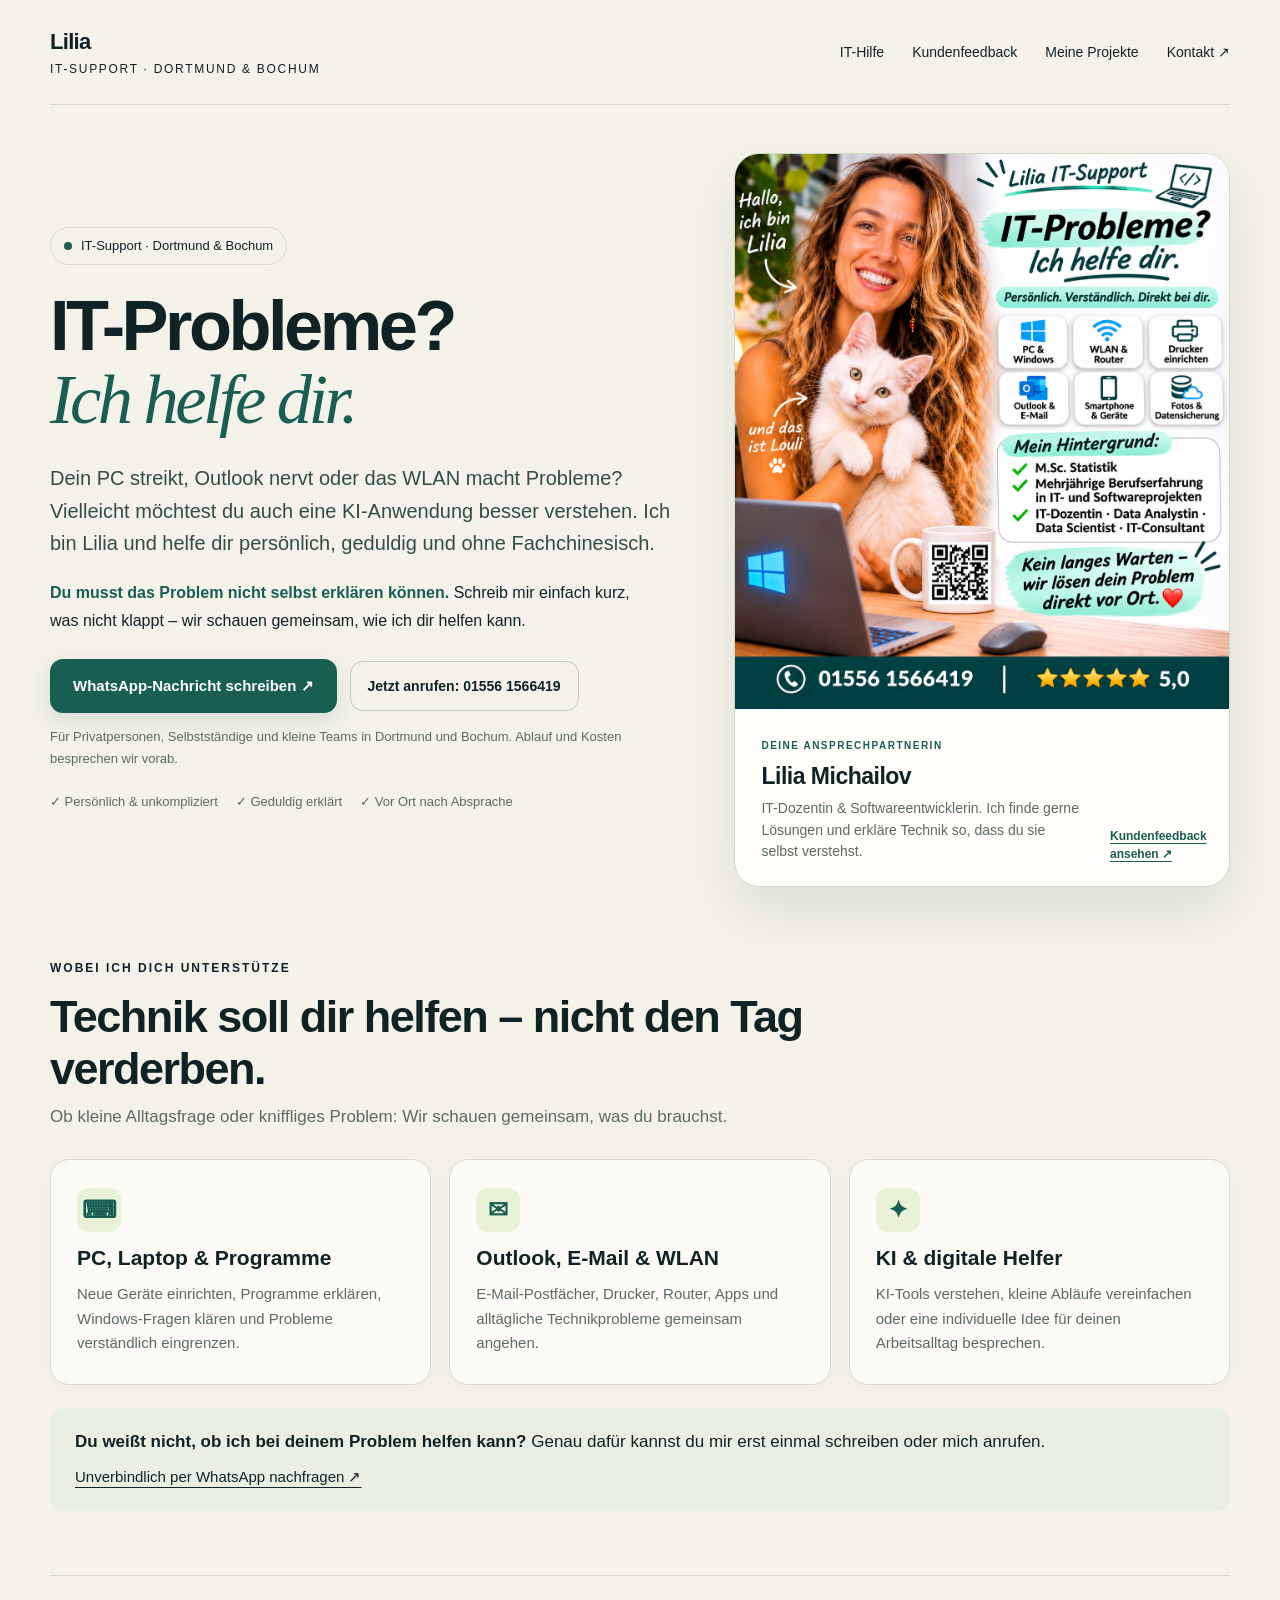
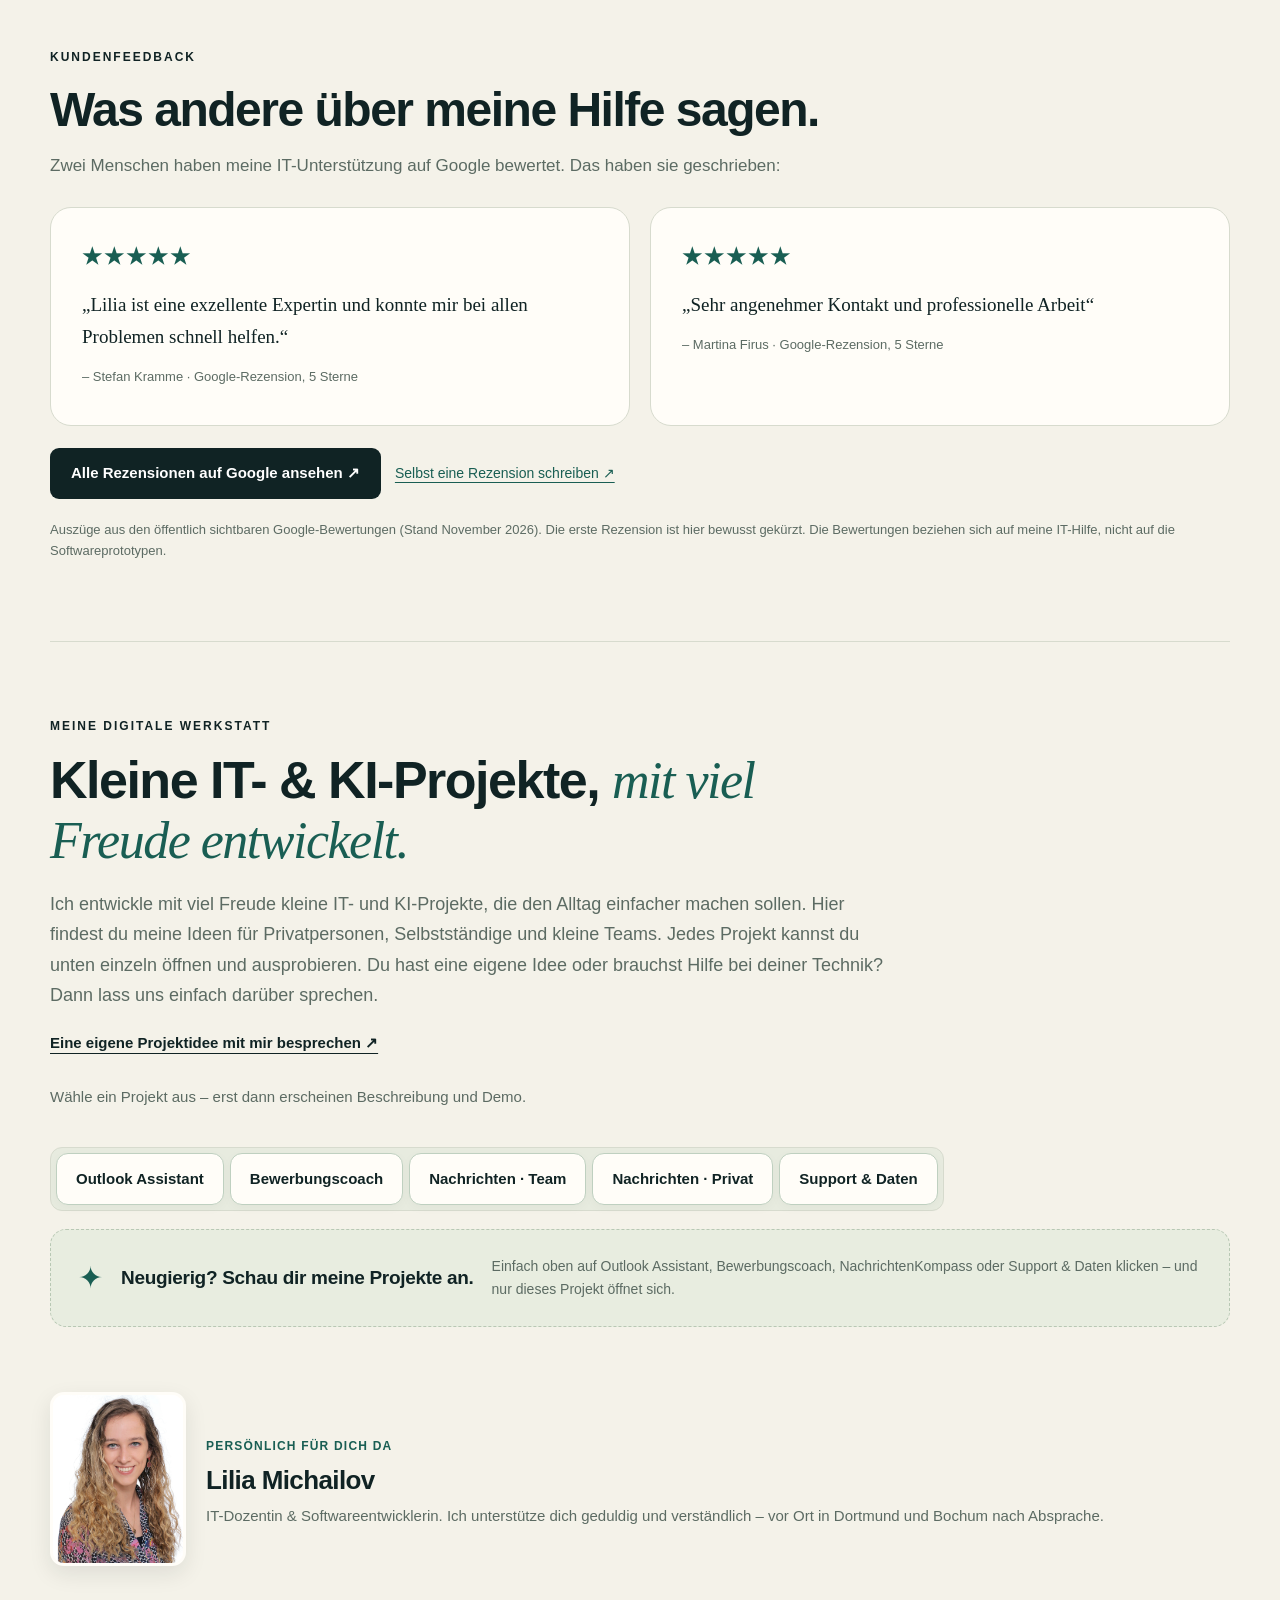
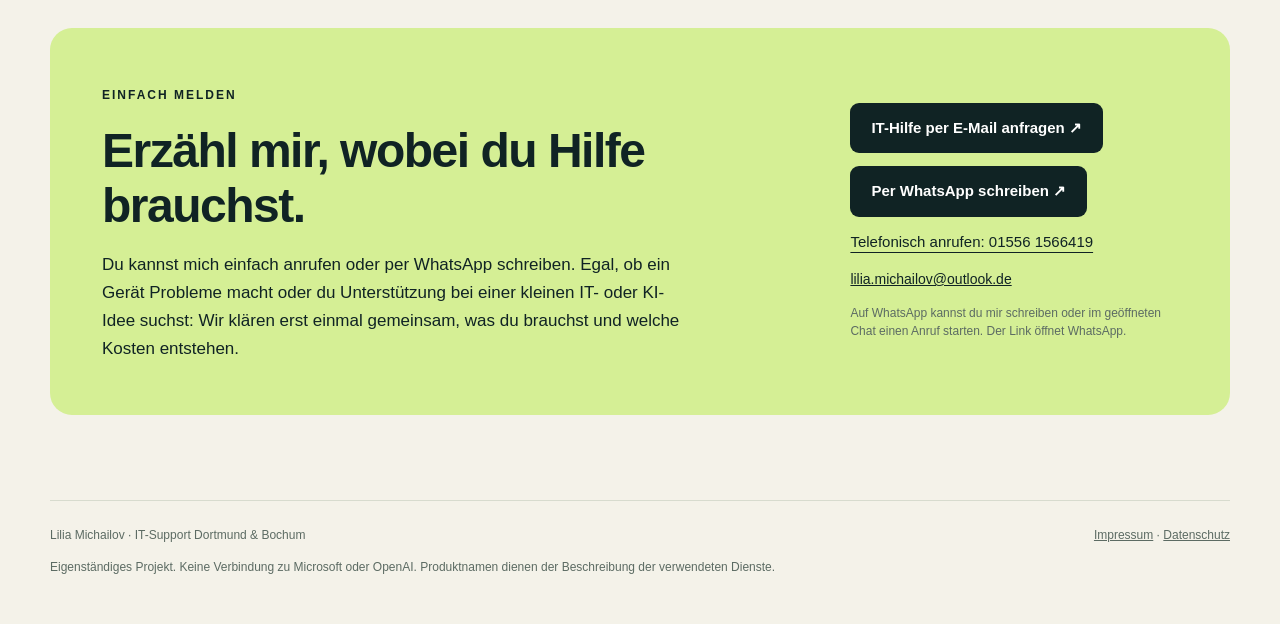
==== commit 475b7fd4: "Feature new Lilia IT support image and move portrait to contact" ====
--- a/index.html
+++ b/index.html
@@ -7,7 +7,7 @@
 <meta content="website" property="og:type"/>
 <meta content="PC-Hilfe &amp; IT-Support in Dortmund und Bochum | Lilia Michailov" property="og:title"/>
 <meta content="IT-Probleme? Lilia hilft dir persönlich bei PC, Smartphone, Outlook, WLAN und KI in Dortmund und Bochum. Ruf an oder schreibe per WhatsApp." property="og:description"/>
-<meta content="https://lmichailov.github.io/it-support/pictures/Profilbild.jpg" property="og:image"/>
+<meta content="https://lmichailov.github.io/it-support/pictures/Lilia%20IT-Support_%20Hilfe%20vor%20Ort%20%281%29.png" property="og:image"/>
 <meta content="Lilia – persönliche IT-Hilfe in Dortmund und Bochum" property="og:image:alt"/>
 <title>PC-Hilfe &amp; IT-Support Dortmund und Bochum | Lilia Michailov</title>
 <style>
@@ -68,8 +68,8 @@
 .local-call:hover{border-color:var(--green);background:#eaf1df}
 .local-proof{margin-top:22px;font-size:13px}
 .local-portrait-card{overflow:hidden;border:1px solid #d1d8ca;border-radius:25px;background:#fffdf8;box-shadow:0 24px 55px #10232416;min-width:0}
-.local-portrait-frame{height:clamp(320px,32vw,416px);position:relative;overflow:hidden;background:#fff}
-.local-portrait{width:100%;height:100%;object-fit:contain;object-position:center;display:block}
+.local-portrait-frame{height:auto;position:relative;overflow:hidden;background:#fff}
+.local-portrait{width:100%;height:auto;object-fit:contain;object-position:center;display:block}
 .portrait-sticker{position:absolute;left:18px;bottom:18px;background:#d5ef95;color:#102324;box-shadow:0 5px 22px #10232420;border-radius:30px;padding:8px 16px;font-size:14px;font-weight:750;transform:rotate(-2deg)}
 .local-portrait-footer{padding:21px 26px 23px;display:flex;justify-content:space-between;gap:18px;align-items:flex-end}
 .local-portrait-footer .eyebrow{color:var(--green);font-size:10px;letter-spacing:1.5px}
@@ -105,8 +105,8 @@
 .project-intro p{font-size:18px;line-height:1.7;max-width:850px}
 .project-intro .textlink{font-weight:600}
 @media(max-width:1000px){.local-hero{grid-template-columns:minmax(0,1fr) minmax(295px,.85fr);gap:27px}.local-call{font-size:13px}.local-portrait-footer{display:block}.portrait-review-link{display:inline-block;margin-top:10px}.local-hero h1{font-size:clamp(43px,5.4vw,63px)}}
-@media(max-width:800px){.local-hero{grid-template-columns:1fr;gap:25px;padding-top:40px}.local-hero h1{font-size:clamp(43px,9vw,65px)}.local-portrait-card{max-width:560px;width:100%;margin:auto}.local-portrait-frame{height:clamp(320px,62vw,440px)}.local-portrait-footer{display:flex}.local-reviews-cards{grid-template-columns:1fr}.local-reviews{padding:45px 0}.project-intro{padding-top:52px}.local-section{padding-bottom:45px}}
-@media(max-width:480px){.local-hero h1{letter-spacing:-2px}.local-hero .lead{font-size:18px}.local-actions{align-items:stretch;flex-direction:column}.local-actions>*{text-align:center;justify-content:center;width:100%}.local-portrait-frame{height:345px}.local-portrait-footer{display:block;padding:20px}.local-review-box{padding:25px}.local-review-box .button{white-space:normal}.portrait-sticker{font-size:12px}}
+@media(max-width:800px){.local-hero{grid-template-columns:1fr;gap:25px;padding-top:40px}.local-hero h1{font-size:clamp(43px,9vw,65px)}.local-portrait-card{max-width:560px;width:100%;margin:auto}.local-portrait-frame{height:auto}.local-portrait-footer{display:flex}.local-reviews-cards{grid-template-columns:1fr}.local-reviews{padding:45px 0}.project-intro{padding-top:52px}.local-section{padding-bottom:45px}}
+@media(max-width:480px){.local-hero h1{letter-spacing:-2px}.local-hero .lead{font-size:18px}.local-actions{align-items:stretch;flex-direction:column}.local-actions>*{text-align:center;justify-content:center;width:100%}.local-portrait-frame{height:auto}.local-portrait-footer{display:block;padding:20px}.local-review-box{padding:25px}.local-review-box .button{white-space:normal}.portrait-sticker{font-size:12px}}
 
 
 /* Projektübersicht: alle Demos bleiben bis zum Klick geschlossen. */
@@ -183,8 +183,7 @@
 </div>
 <aside aria-label="Lilia – deine Ansprechpartnerin" class="local-portrait-card">
 <div class="local-portrait-frame">
-<img alt="Lilia lächelt in die Kamera – deine persönliche Ansprechpartnerin für IT-Hilfe" class="local-portrait" decoding="async" fetchpriority="high" height="2439" src="pictures/Profilbild.jpg" width="1769"/>
-<span class="portrait-sticker">Hallo, ich bin Lilia!</span>
+<img alt="Lilia IT-Support: Lilia mit ihrer Katze Louli und einer Übersicht der IT-Hilfe vor Ort" class="local-portrait" decoding="async" fetchpriority="high" height="1330" src="pictures/Lilia%20IT-Support_%20Hilfe%20vor%20Ort%20%281%29.png" width="1183"/>
 </div>
 <div class="local-portrait-footer">
 <div><span class="eyebrow">Deine Ansprechpartnerin</span><strong>Lilia Michailov</strong><p>IT-Dozentin &amp; Softwareentwicklerin. Ich finde gerne Lösungen und erkläre Technik so, dass du sie selbst verstehst.</p></div>
@@ -372,6 +371,12 @@
 </section>
 </div>
 
+<section aria-label="Deine persönliche Ansprechpartnerin" class="wrap" style="padding-top:0;padding-bottom:35px">
+<div class="local-profile">
+<img alt="Lilia Michailov – deine persönliche Ansprechpartnerin für IT-Hilfe" class="local-profile-photo" decoding="async" height="2439" loading="lazy" src="pictures/Profilbild.jpg" width="1769"/>
+<div class="local-profile-text"><span class="eyebrow">Persönlich für dich da</span><h2 class="local-profile-name">Lilia Michailov</h2><p>IT-Dozentin &amp; Softwareentwicklerin. Ich unterstütze dich geduldig und verständlich – vor Ort in Dortmund und Bochum nach Absprache.</p></div>
+</div>
+</section>
 <section class="wrap" id="kontakt" style="padding-top:0"><div class="contact"><div><span class="eyebrow">Einfach melden</span><h2 style="margin-top:15px">Erzähl mir, wobei du Hilfe brauchst.</h2><p>Du kannst mich einfach anrufen oder per WhatsApp schreiben. Egal, ob ein Gerät Probleme macht oder du Unterstützung bei einer kleinen IT- oder KI-Idee suchst: Wir klären erst einmal gemeinsam, was du brauchst und welche Kosten entstehen.</p></div><div class="contact-links" id="contact-action">
 <a class="button" href="mailto:lilia.michailov@outlook.de?subject=Interesse%20an%20IT-Unterst%C3%BCtzung">IT-Hilfe per E-Mail anfragen ↗</a>
 <a class="button" href="https://wa.me/4915561566419?text=Hallo%20Lilia%2C%20ich%20brauche%20Unterst%C3%BCtzung%20bei%20einem%20IT-Problem.%20Es%20geht%20um%3A%20" rel="noopener noreferrer" target="_blank">Per WhatsApp schreiben ↗</a>
